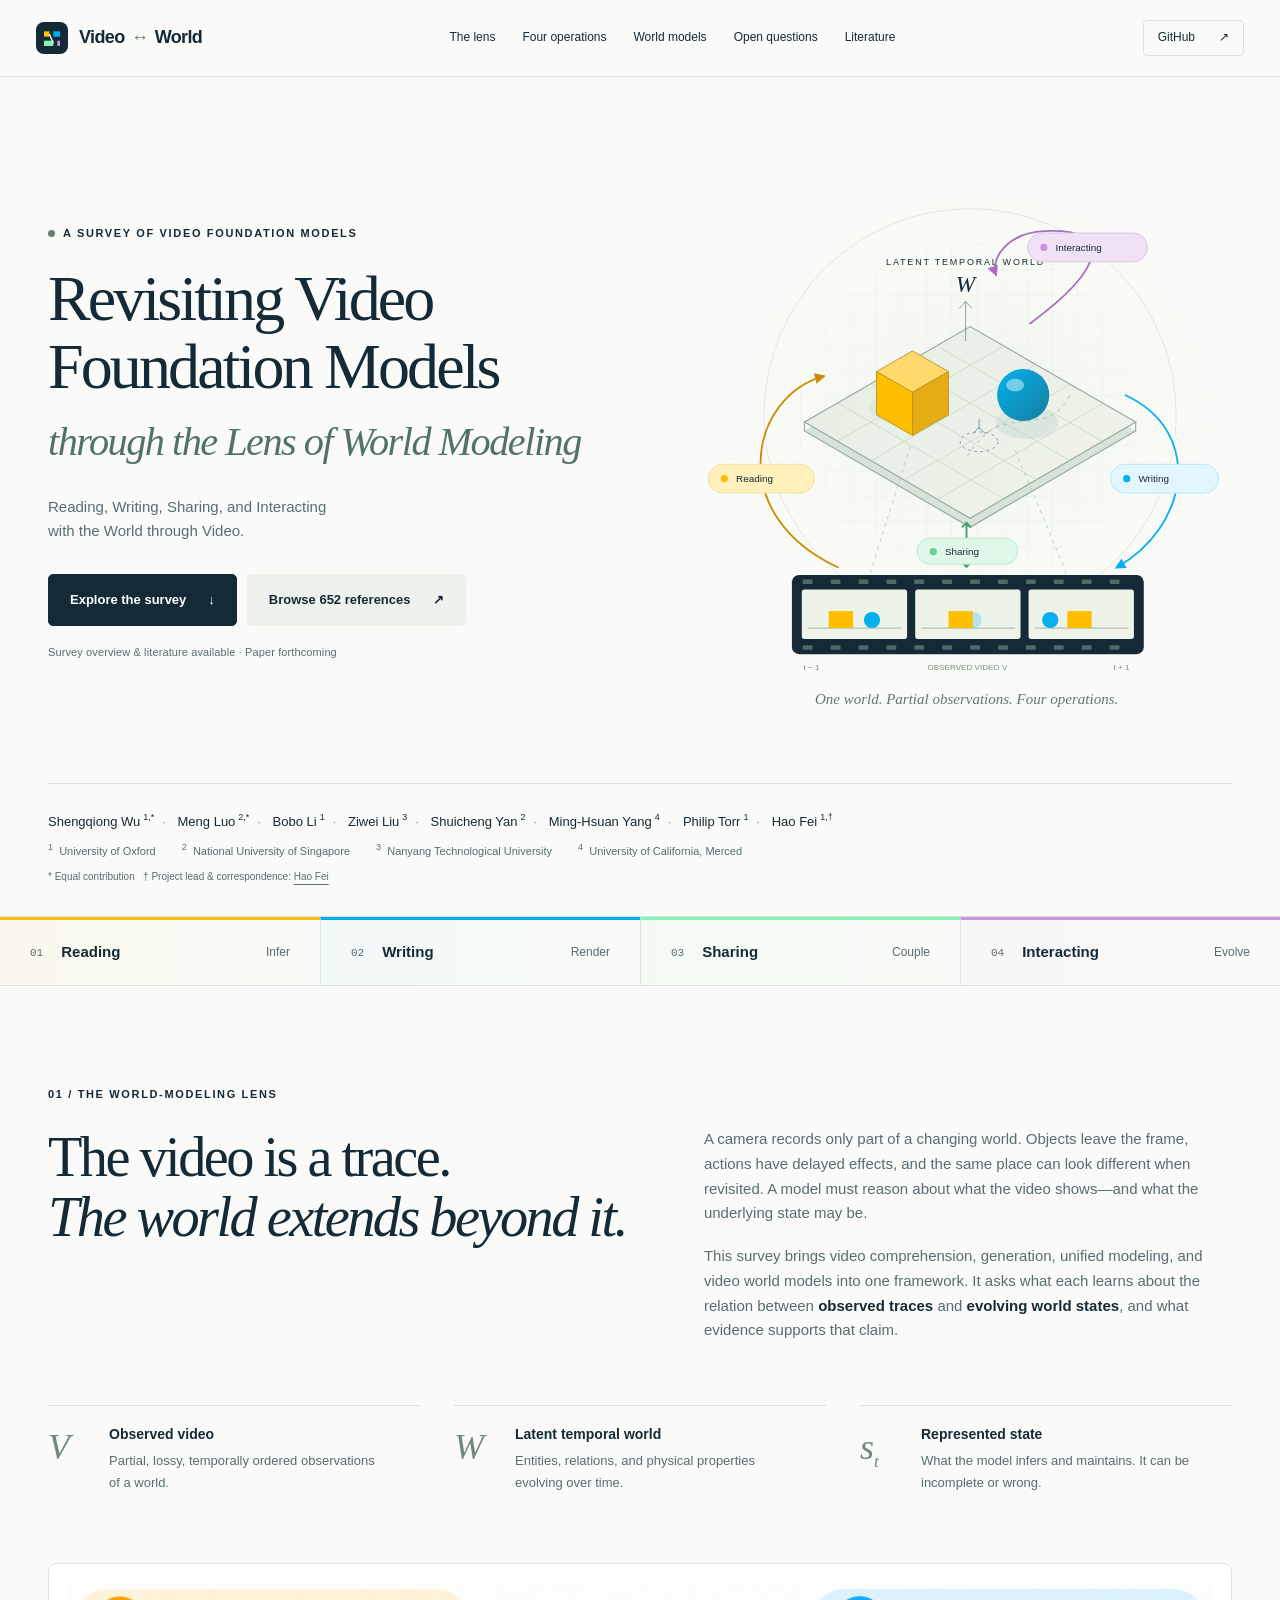
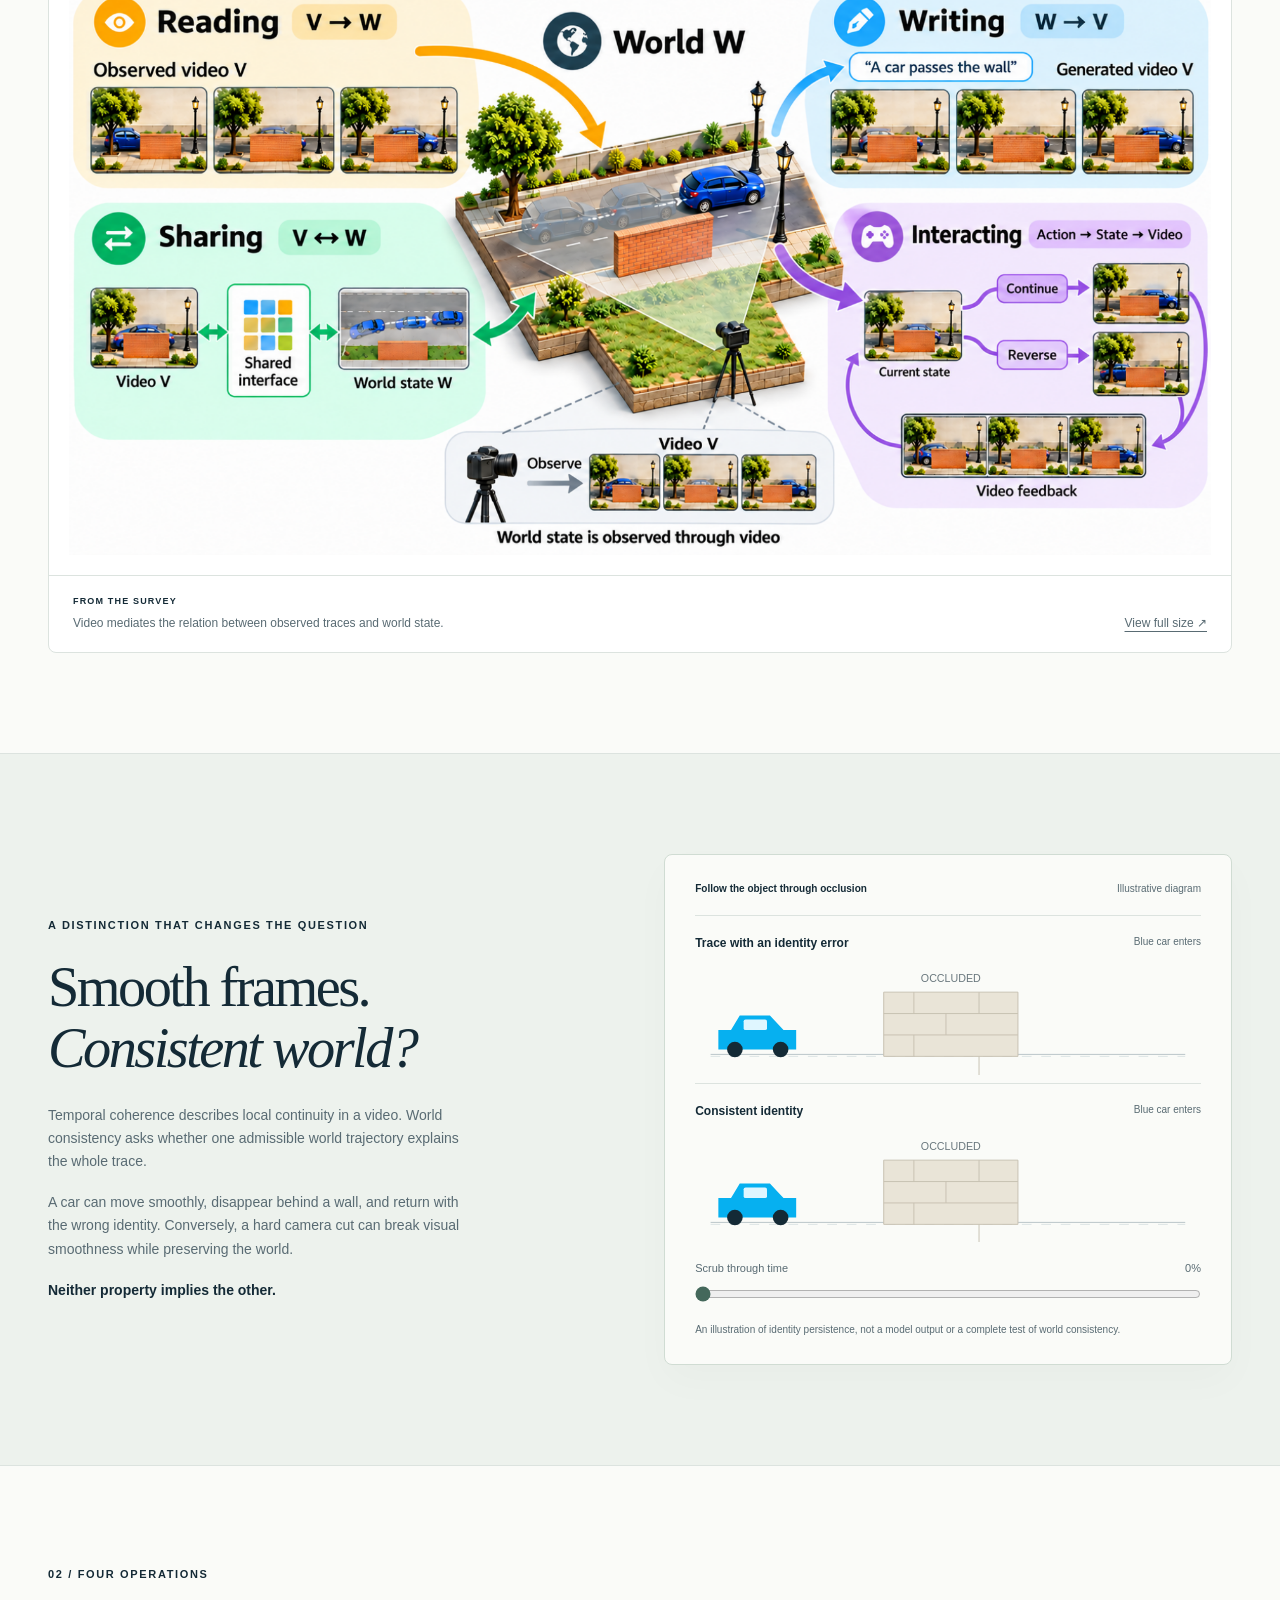
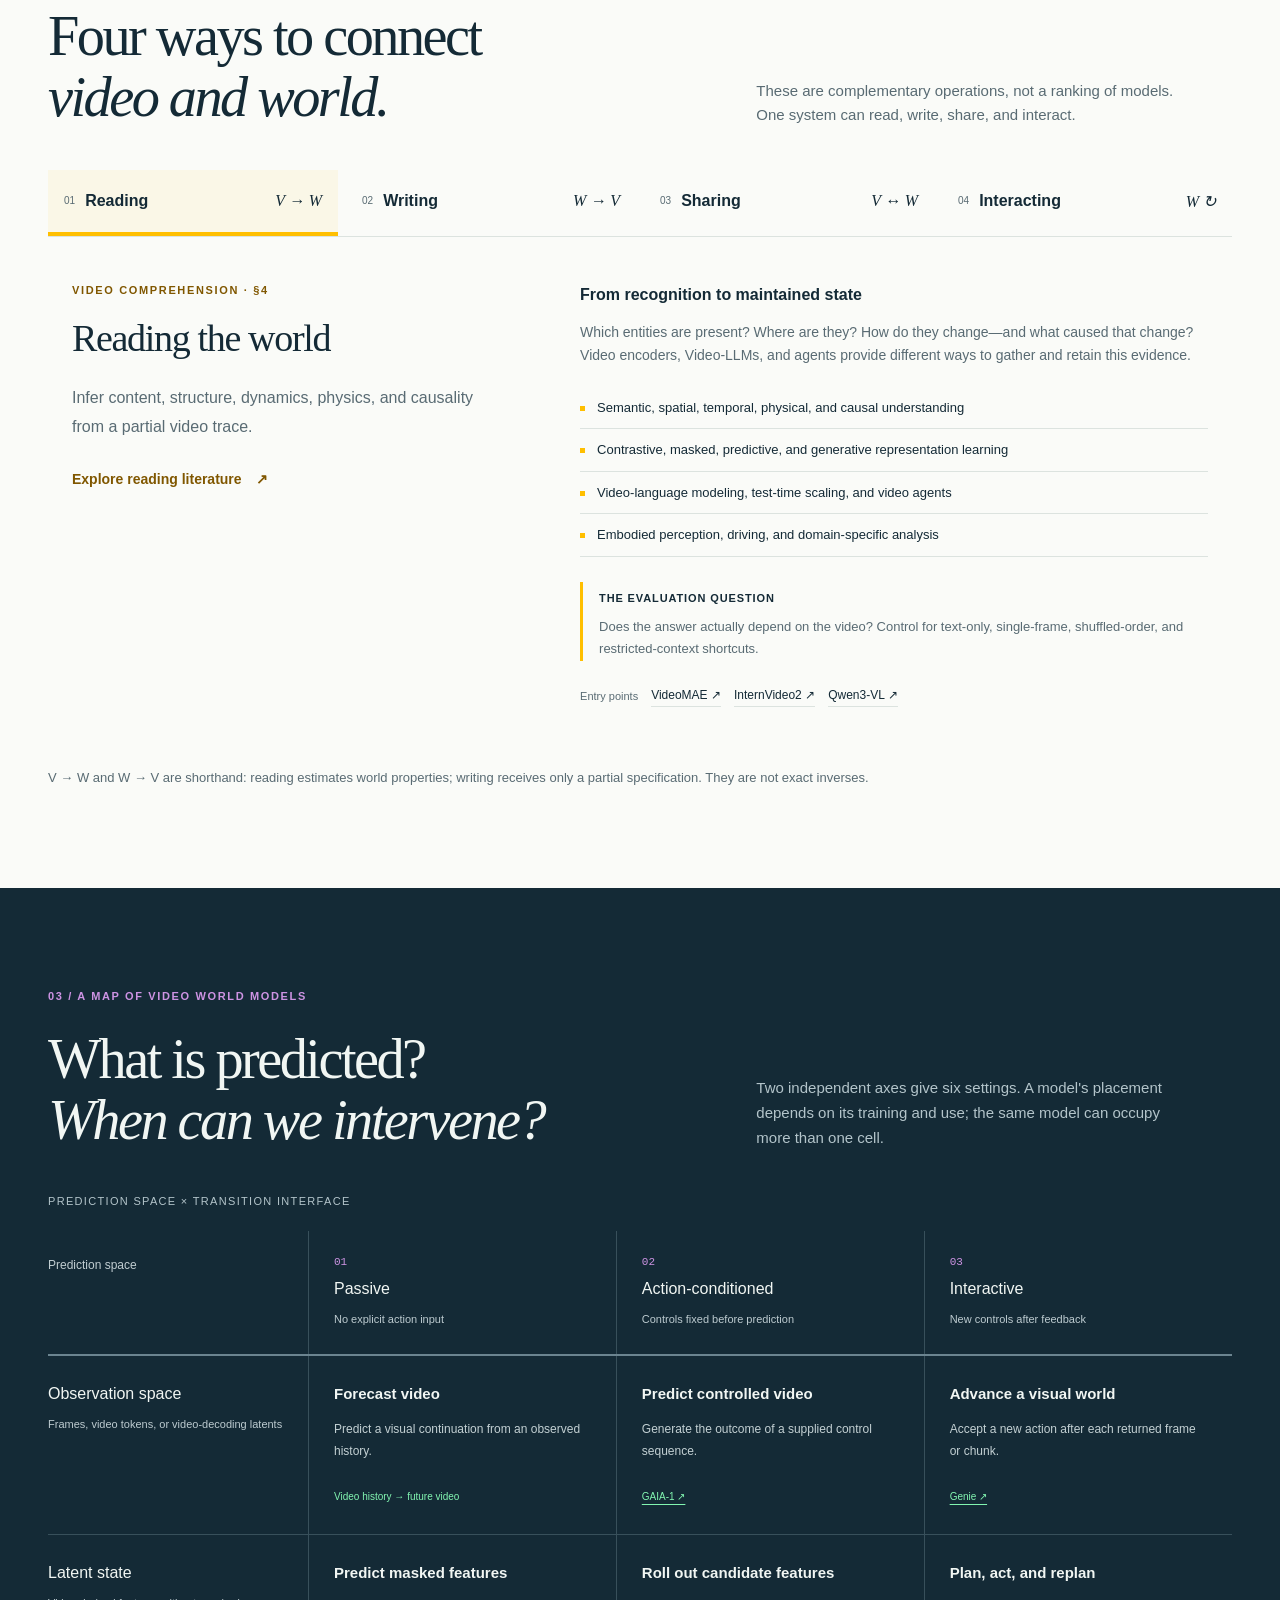
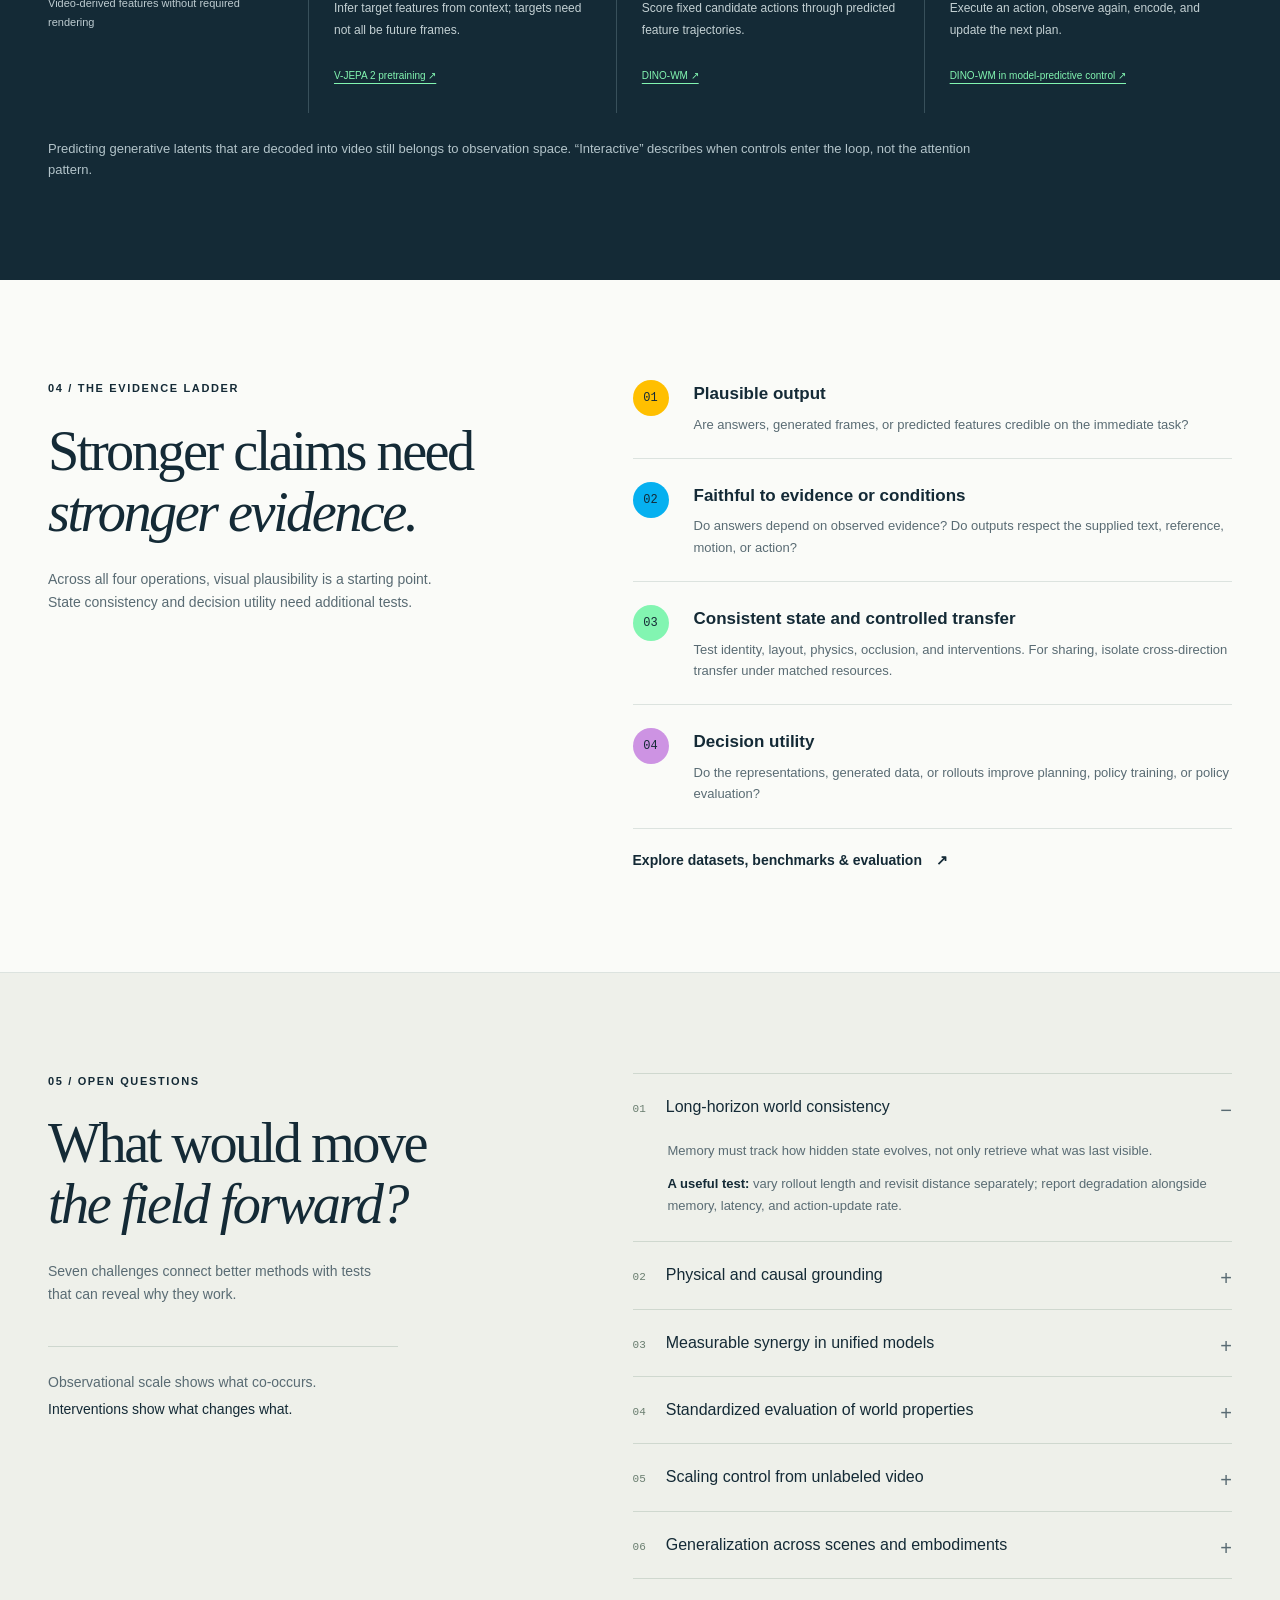
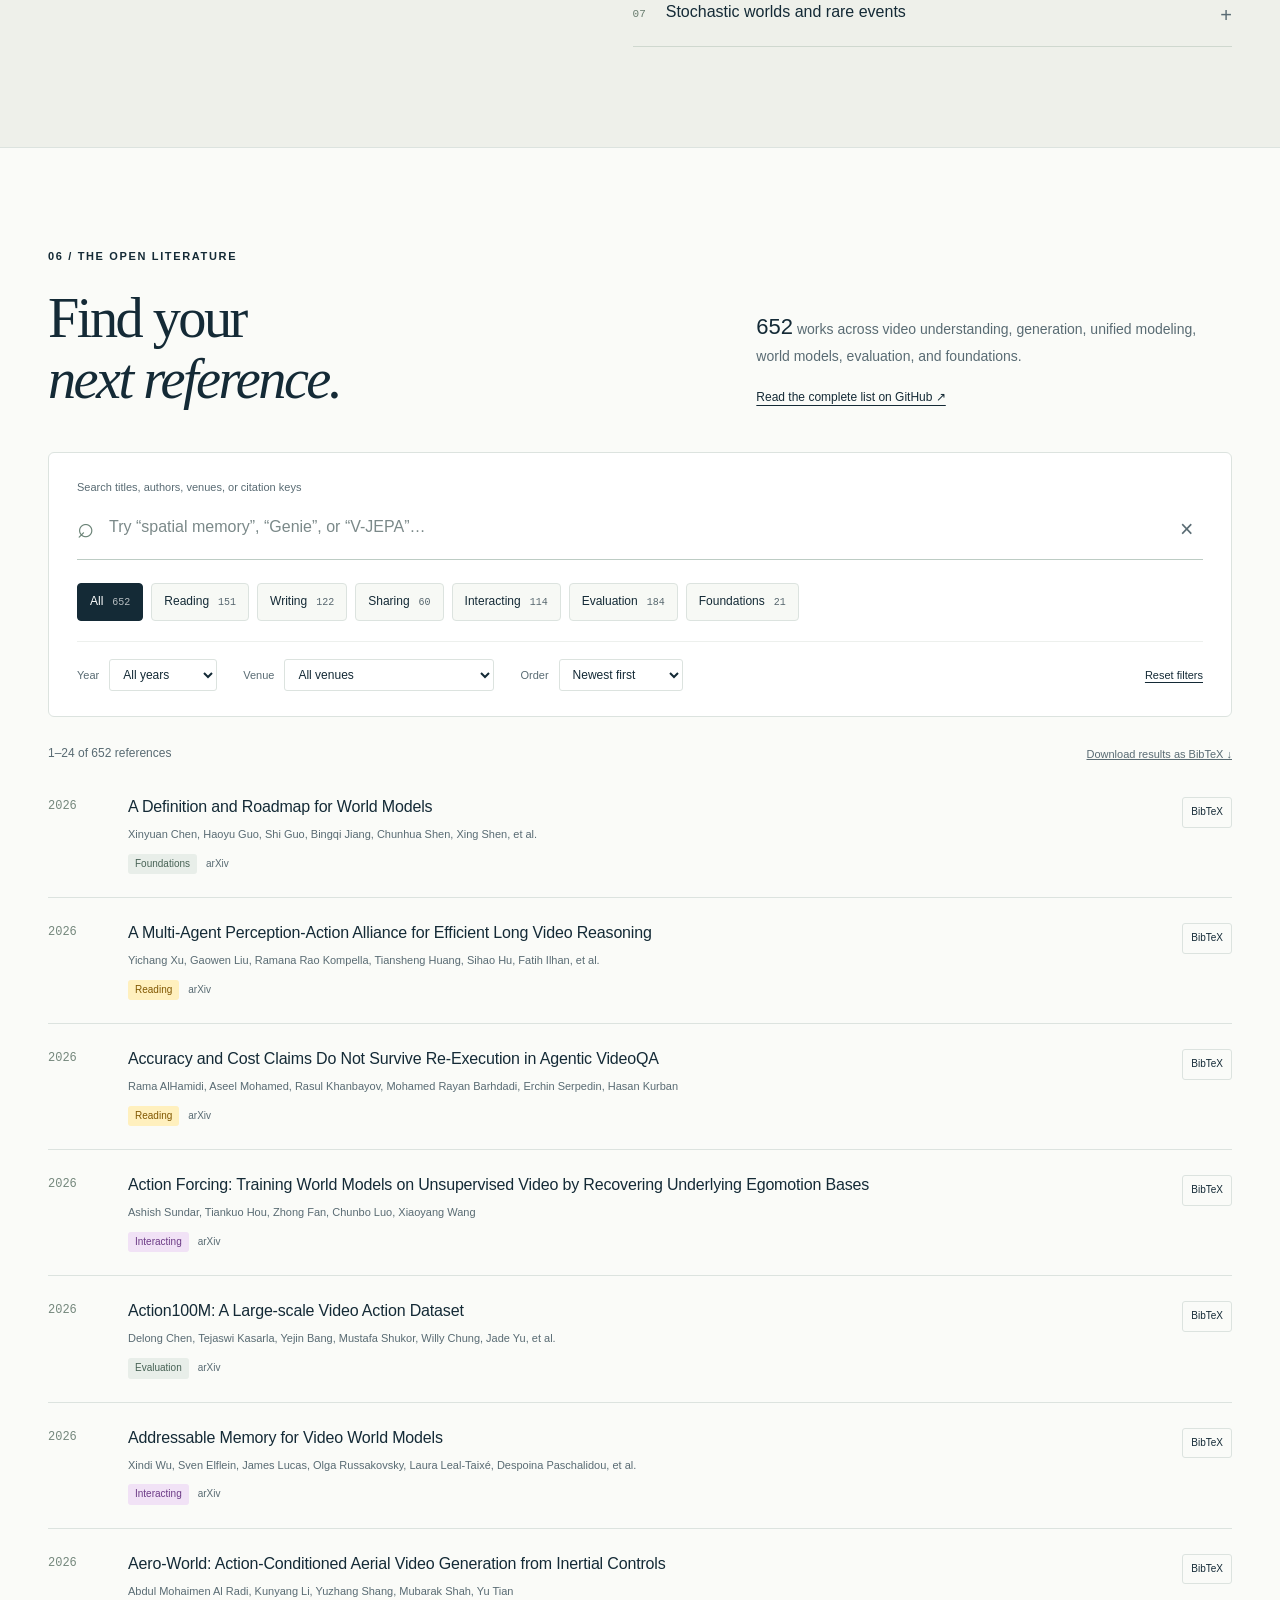
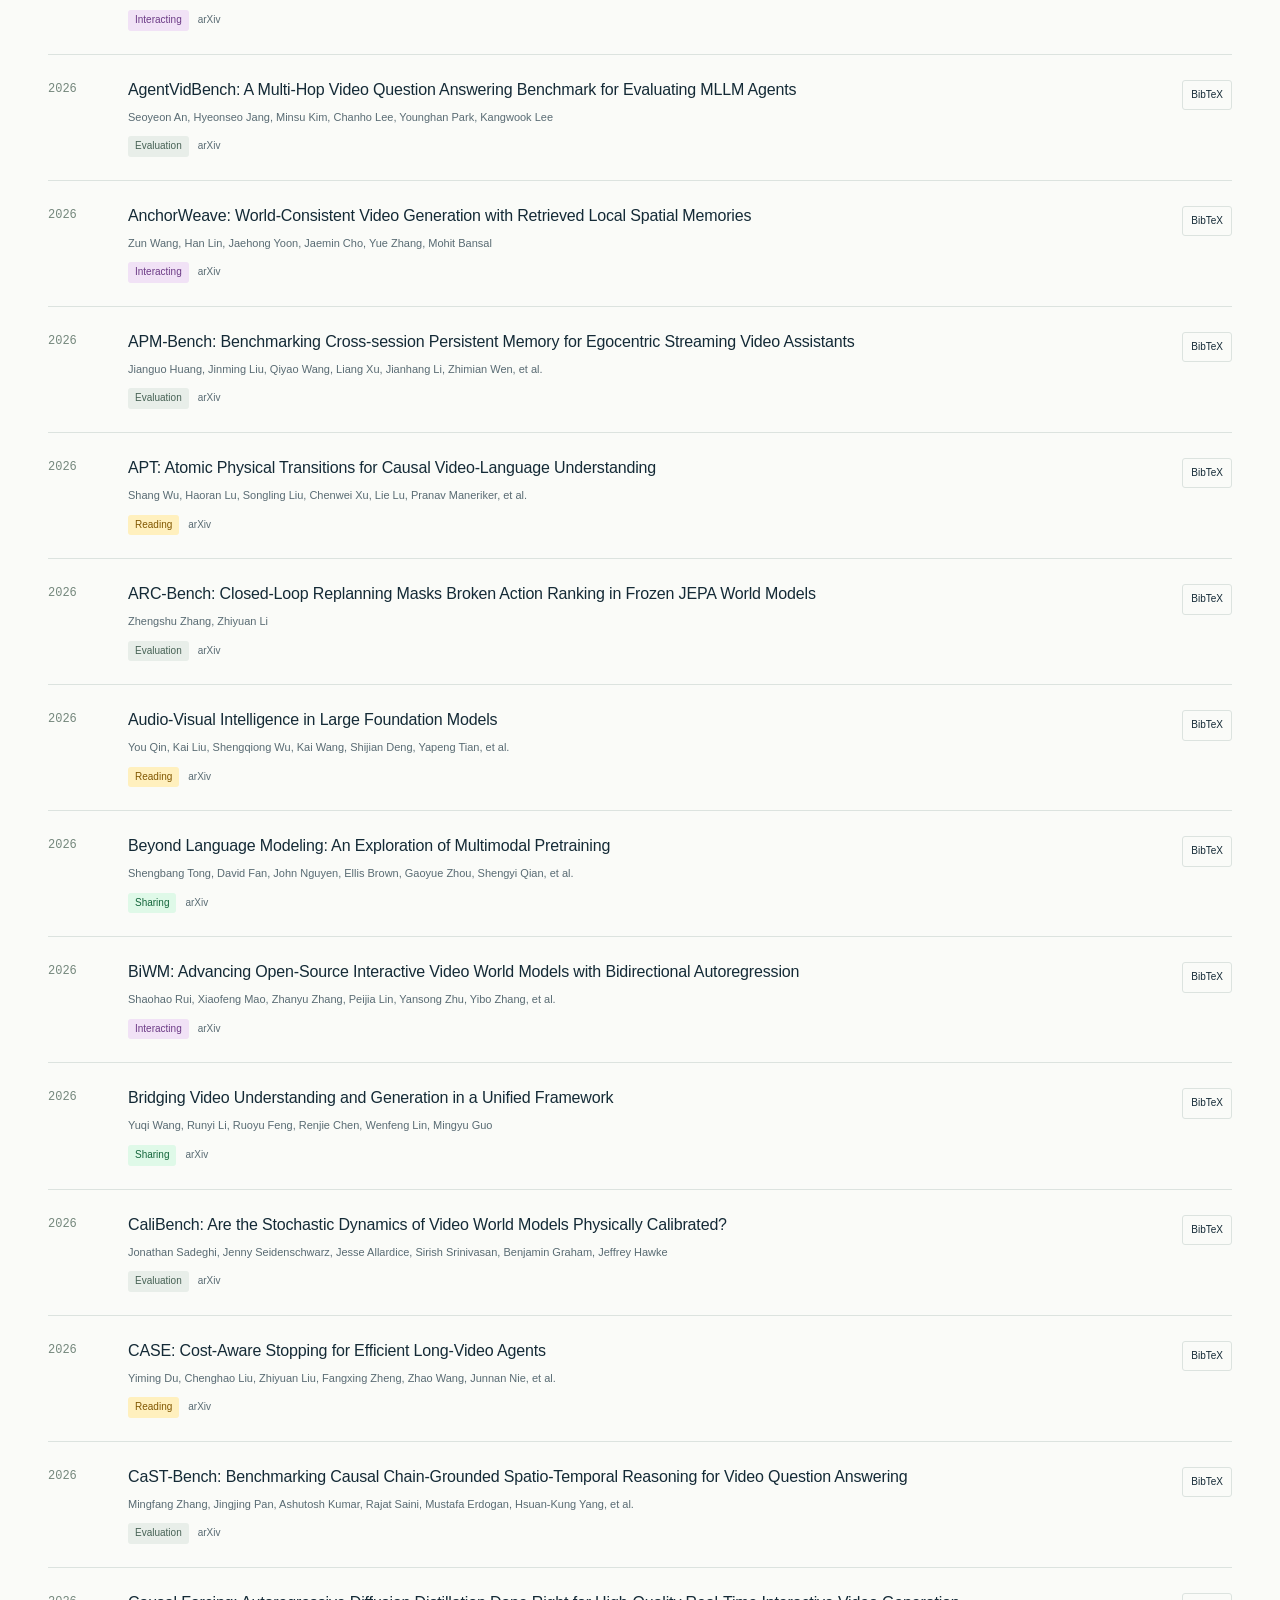
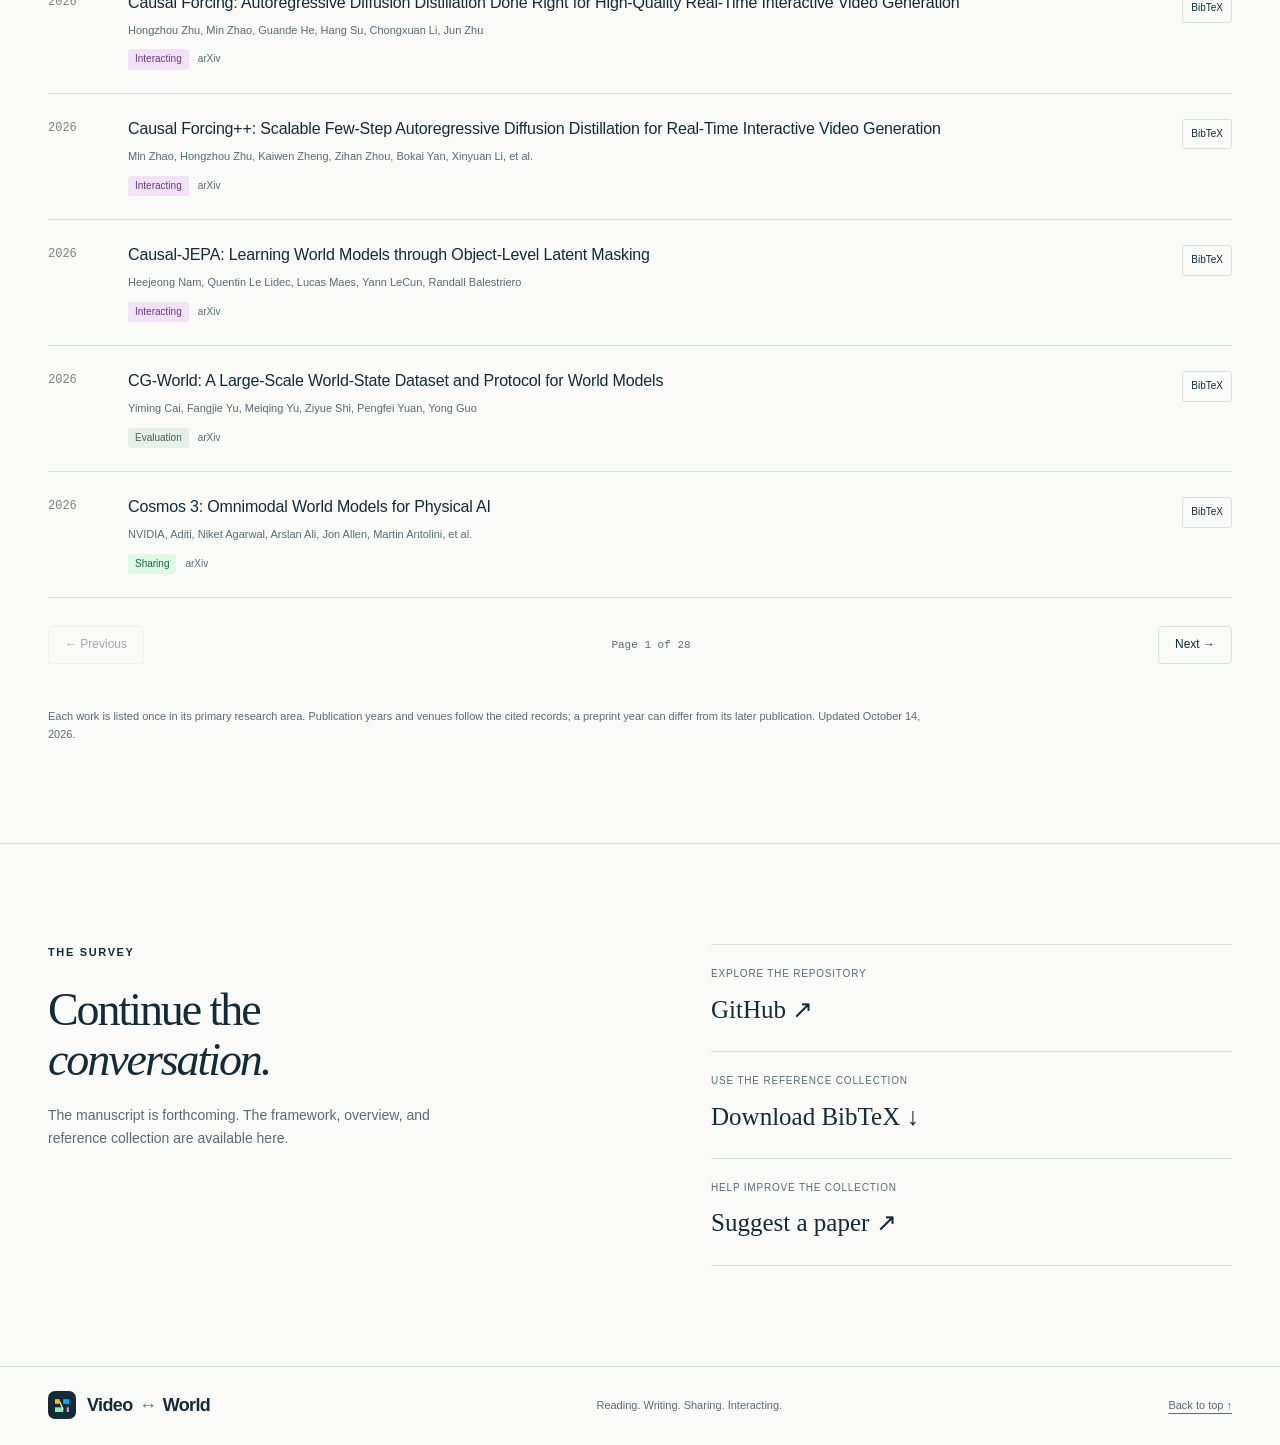
==== index.html @ e73517a2 "Build the video world-model survey website and searchable reference library" ====
<!doctype html>
<html lang="en">
<head>
  <meta charset="utf-8">
  <meta name="viewport" content="width=device-width, initial-scale=1">
  <meta name="theme-color" content="#142a36">
  <title>Video World Model Survey · Reading, Writing, Sharing & Interacting</title>
  <meta name="description" content="Revisiting Video Foundation Models through the Lens of World Modeling. Explore four operations, a taxonomy of video world models, open questions, and 652 research references.">
  <meta property="og:title" content="Revisiting Video Foundation Models through the Lens of World Modeling">
  <meta property="og:description" content="Reading, Writing, Sharing, and Interacting with the World through Video. A survey and open research library.">
  <meta property="og:type" content="website">
  <meta property="og:url" content="https://vid-gen.github.io/video-world-model-survey/">
  <meta property="og:image" content="https://vid-gen.github.io/video-world-model-survey/assets/survey-overview.png">
  <link rel="canonical" href="https://vid-gen.github.io/video-world-model-survey/">
  <link rel="icon" type="image/svg+xml" href="assets/mark.svg">
  <link rel="stylesheet" href="assets/styles.css">
  <script src="assets/app.js" defer></script>
</head>
<body>
  <a class="skip-link" href="#main">Skip to content</a>
  <header class="site-header">
    <a class="brand" href="#top" aria-label="Video World Model Survey home"><img src="assets/mark.svg" width="32" height="32" alt=""><span>Video <b>↔</b> World</span></a>
    <nav aria-label="Main navigation">
      <a href="#lens">The lens</a><a href="#operations">Four operations</a><a href="#world-models">World models</a><a href="#questions">Open questions</a><a href="#library">Literature</a>
    </nav>
    <a class="github-link" href="https://github.com/vid-gen/awesome-video-world-model">GitHub <span aria-hidden="true">↗</span></a>
  </header>

  <main id="main">
    <section class="hero section-shell" id="top" aria-labelledby="project-title">
      <div class="hero-grid">
        <div class="hero-copy">
          <p class="eyebrow"><span class="status-dot"></span> A survey of video foundation models</p>
          <h1 id="project-title">Revisiting Video<br>Foundation Models <em>through the Lens of World Modeling</em></h1>
          <p class="hero-deck">Reading, Writing, Sharing, and Interacting<br class="desktop-break"> with the World through Video.</p>
          <div class="hero-actions"><a class="button primary" href="#lens">Explore the survey <span aria-hidden="true">↓</span></a><a class="button quiet" href="#library"><span>Browse <span data-total>652</span> references</span><span aria-hidden="true">↗</span></a></div>
          <p class="release-note">Survey overview & literature available · Paper forthcoming</p>
        </div>
        <figure class="hero-art">
          <img src="assets/world-lens.svg" width="650" height="640" alt="Four operations connect a video trace to a represented world: reading infers, writing renders, sharing couples, and interacting updates state under actions.">
          <figcaption>One world. Partial observations. Four operations.</figcaption>
        </figure>
      </div>
      <div class="byline">
        <p class="authors">Shengqiong Wu<sup>1,*</sup><span>·</span> Meng Luo<sup>2,*</sup><span>·</span> Bobo Li<sup>1</sup><span>·</span> Ziwei Liu<sup>3</sup><span>·</span> Shuicheng Yan<sup>2</sup><span>·</span> Ming-Hsuan Yang<sup>4</sup><span>·</span> Philip Torr<sup>1</sup><span>·</span> Hao Fei<sup>1,†</sup></p>
        <p class="affiliations"><span><sup>1</sup> University of Oxford</span><span><sup>2</sup> National University of Singapore</span><span><sup>3</sup> Nanyang Technological University</span><span><sup>4</sup> University of California, Merced</span></p>
        <p class="author-notes">* Equal contribution &nbsp; † Project lead & correspondence: <a href="mailto:haofei7419@gmail.com">Hao Fei</a></p>
      </div>
    </section>

    <div class="operation-ribbon" aria-label="Four survey operations"><a href="#reading"><span>01</span>Reading <small>Infer</small></a><a href="#writing"><span>02</span>Writing <small>Render</small></a><a href="#sharing"><span>03</span>Sharing <small>Couple</small></a><a href="#interacting"><span>04</span>Interacting <small>Evolve</small></a></div>

    <section class="section-shell lens-section" id="lens" aria-labelledby="lens-title">
      <div class="section-heading"><p class="eyebrow">01 / The world-modeling lens</p><h2 id="lens-title">The video is a trace.<br><em>The world extends beyond it.</em></h2></div>
      <div class="lens-copy"><p>A camera records only part of a changing world. Objects leave the frame, actions have delayed effects, and the same place can look different when revisited. A model must reason about what the video shows—and what the underlying state may be.</p><p>This survey brings video comprehension, generation, unified modeling, and video world models into one framework. It asks what each learns about the relation between <strong>observed traces</strong> and <strong>evolving world states</strong>, and what evidence supports that claim.</p></div>
      <div class="lens-terms"><div><span>V</span><h3>Observed video</h3><p>Partial, lossy, temporally ordered observations of a world.</p></div><div><span>W</span><h3>Latent temporal world</h3><p>Entities, relations, and physical properties evolving over time.</p></div><div><span>s<sub>t</sub></span><h3>Represented state</h3><p>What the model infers and maintains. It can be incomplete or wrong.</p></div></div>
      <figure class="paper-figure"><a href="assets/survey-overview.png" target="_blank" rel="noopener" aria-label="Open the four-operation overview at full resolution"><img src="assets/survey-overview.png" width="1800" height="900" loading="lazy" alt="The survey overview follows a car passing behind a wall: reading infers its state, writing generates a video, sharing couples both directions, and interacting changes its evolution through controls."></a><figcaption><span>From the survey</span> Video mediates the relation between observed traces and world state. <a href="assets/survey-overview.png" target="_blank" rel="noopener">View full size ↗</a></figcaption></figure>
    </section>

    <section class="consistency-section" aria-labelledby="consistency-title">
      <div class="section-shell consistency-grid">
        <div><p class="eyebrow">A distinction that changes the question</p><h2 id="consistency-title">Smooth frames.<br><em>Consistent world?</em></h2><p>Temporal coherence describes local continuity in a video. World consistency asks whether one admissible world trajectory explains the whole trace.</p><p>A car can move smoothly, disappear behind a wall, and return with the wrong identity. Conversely, a hard camera cut can break visual smoothness while preserving the world.</p><p class="small-note">Neither property implies the other.</p></div>
        <div class="consistency-demo">
          <div class="demo-caption"><span>Follow the object through occlusion</span><span>Illustrative diagram</span></div>
          <div class="scene-row"><div class="scene-label">Trace with an identity error<span id="trace-status">Blue car enters</span></div><svg viewBox="0 0 520 116" role="img" aria-label="A car passes behind a wall, then reappears with a different color."><path d="M16 95H504" stroke="#b9c5c8"/><path d="M16 97H504" stroke="#dce4e4" stroke-dasharray="10 10"/><g class="demo-car" id="trace-car" transform="translate(30 0)"><path d="M0 70h13l9-15h31l14 15h13v20H0Z" fill="#06b0f0"/><rect x="26" y="59" width="24" height="11" rx="2" fill="#dff6ff"/><circle cx="17" cy="90" r="8" fill="#142a36"/><circle cx="64" cy="90" r="8" fill="#142a36"/></g><path d="M194 31h138v66H194Z" fill="#e9e4d7" stroke="#c8c2b2"/><path d="M194 53h138M194 75h138M225 31v22m67 0V31M258 53v22m-33 0v22m67 0v22" stroke="#c8c2b2"/><text x="263" y="21" text-anchor="middle" fill="#69777d" font-size="11">OCCLUDED</text></svg></div>
          <div class="scene-row"><div class="scene-label">Consistent identity<span id="world-status">Blue car enters</span></div><svg viewBox="0 0 520 116" role="img" aria-label="The same blue car passes behind a wall and retains its identity."><path d="M16 95H504" stroke="#b9c5c8"/><path d="M16 97H504" stroke="#dce4e4" stroke-dasharray="10 10"/><g class="demo-car" id="world-car" transform="translate(30 0)"><path d="M0 70h13l9-15h31l14 15h13v20H0Z" fill="#06b0f0"/><rect x="26" y="59" width="24" height="11" rx="2" fill="#dff6ff"/><circle cx="17" cy="90" r="8" fill="#142a36"/><circle cx="64" cy="90" r="8" fill="#142a36"/></g><path d="M194 31h138v66H194Z" fill="#e9e4d7" stroke="#c8c2b2"/><path d="M194 53h138M194 75h138M225 31v22m67 0V31M258 53v22m-33 0v22m67 0v22" stroke="#c8c2b2"/><text x="263" y="21" text-anchor="middle" fill="#69777d" font-size="11">OCCLUDED</text></svg></div>
          <label class="scrubber-label" for="trace-time">Scrub through time <span id="time-value">0%</span></label><input id="trace-time" type="range" min="0" max="100" value="0" aria-describedby="demo-note"><p id="demo-note">An illustration of identity persistence, not a model output or a complete test of world consistency.</p>
        </div>
      </div>
    </section>

    <section class="section-shell operations-section" id="operations" aria-labelledby="operations-title">
      <div class="section-heading split-heading"><div><p class="eyebrow">02 / Four operations</p><h2 id="operations-title">Four ways to connect<br><em>video and world.</em></h2></div><p>These are complementary operations, not a ranking of models. One system can read, write, share, and interact.</p></div>
      <nav class="operation-tabs" aria-label="Explore an operation"><a href="#reading" data-operation="reading" class="active" aria-current="true"><span>01</span>Reading <b>V → W</b></a><a href="#writing" data-operation="writing"><span>02</span>Writing <b>W → V</b></a><a href="#sharing" data-operation="sharing"><span>03</span>Sharing <b>V ↔ W</b></a><a href="#interacting" data-operation="interacting"><span>04</span>Interacting <b>W ↻</b></a></nav>
      <article class="operation-panel" id="reading" data-color="reading">
        <div class="operation-intro"><p class="eyebrow">Video comprehension · §4</p><h3>Reading the world</h3><p>Infer content, structure, dynamics, physics, and causality from a partial video trace.</p><a class="text-link" href="#library" data-category-link="understanding">Explore reading literature <span aria-hidden="true">↗</span></a></div>
        <div class="operation-body"><h4>From recognition to maintained state</h4><p>Which entities are present? Where are they? How do they change—and what caused that change? Video encoders, Video-LLMs, and agents provide different ways to gather and retain this evidence.</p><ul class="topic-list"><li>Semantic, spatial, temporal, physical, and causal understanding</li><li>Contrastive, masked, predictive, and generative representation learning</li><li>Video-language modeling, test-time scaling, and video agents</li><li>Embodied perception, driving, and domain-specific analysis</li></ul><div class="evidence-note"><b>The evaluation question</b><p>Does the answer actually depend on the video? Control for text-only, single-frame, shuffled-order, and restricted-context shortcuts.</p></div><p class="representatives">Entry points <a href="https://arxiv.org/abs/2203.12602">VideoMAE ↗</a><a href="https://doi.org/10.1007/978-3-031-73013-9_23">InternVideo2 ↗</a><a href="https://arxiv.org/abs/2511.21631">Qwen3-VL ↗</a></p></div>
      </article>
      <article class="operation-panel" id="writing" data-color="writing">
        <div class="operation-intro"><p class="eyebrow">Video generation · §5</p><h3>Writing the world</h3><p>Render a new video trace from a partial specification: text, images, audio, motion, or other conditions.</p><a class="text-link" href="#library" data-category-link="generation">Explore writing literature <span aria-hidden="true">↗</span></a></div>
        <div class="operation-body"><h4>From a condition to a visual trajectory</h4><p>A prompt fixes only part of a scene. The generator resolves the remaining appearance, motion, and events while preserving the identities and constraints the condition supplies.</p><ul class="topic-list"><li>Text-, image-, video-, audio-, and motion-conditioned generation</li><li>Continuous latents, discrete tokens, and hybrid representations</li><li>Diffusion, autoregressive, masked, flow, and agentic generation</li><li>Control, editing, character animation, and synthetic training data</li></ul><div class="evidence-note"><b>The evaluation question</b><p>Does the trace follow the condition, keep the world consistent, and support its intended use—not merely look plausible?</p></div><p class="representatives">Entry points <a href="https://arxiv.org/abs/2503.20314">Wan ↗</a><a href="https://arxiv.org/abs/2412.03603">HunyuanVideo ↗</a><a href="https://arxiv.org/abs/2505.12705">DreamGen ↗</a></p></div>
      </article>
      <article class="operation-panel" id="sharing" data-color="sharing">
        <div class="operation-intro"><p class="eyebrow">Unified video models · §6</p><h3>Sharing the world</h3><p>Couple understanding and generation through common representations, parameters, interfaces, or objectives.</p><a class="text-link" href="#library" data-category-link="unified">Explore sharing literature <span aria-hidden="true">↗</span></a></div>
        <div class="operation-body"><h4>From coexisting capabilities to measurable synergy</h4><p>A system that both understands and generates video covers two directions. Sharing machinery is a further claim; demonstrating that the directions improve one another requires controlled evidence.</p><ul class="topic-list"><li>Discrete-token, continuous-latent, modular, and agentic architectures</li><li>Isolated, dual, co-learning, and synergistic learning</li><li>Instruction-driven editing and generative reasoning</li><li>Per-direction, interleaved, and cross-direction evaluation</li></ul><div class="evidence-note"><b>The evaluation question</b><p>Does information flow improve reading or writing when data, capacity, and compute are matched?</p></div><p class="representatives">Entry points <a href="https://arxiv.org/abs/2409.18869">Emu3 ↗</a><a href="https://arxiv.org/abs/2506.15564">Show-o2 ↗</a><a href="https://arxiv.org/abs/2510.08377">UniVideo ↗</a></p></div>
      </article>
      <article class="operation-panel" id="interacting" data-color="interacting">
        <div class="operation-intro"><p class="eyebrow">Video world models · §7</p><h3>Interacting with the world</h3><p>Model how an established state evolves and how actions, controls, or new observations change that evolution.</p><a class="text-link" href="#library" data-category-link="world-models">Explore interacting literature <span aria-hidden="true">↗</span></a></div>
        <div class="operation-body"><h4>From a plausible clip to a responsive world</h4><p>Rollout exposes what a single clip can hide. Generated errors feed back into context; out-of-view content must persist; actions must have their intended effects.</p><ul class="topic-list"><li>Observation-space and latent-state prediction</li><li>Passive, action-conditioned, and interactive transition interfaces</li><li>Controllability, memory, responsiveness, and physical grounding</li><li>Data engines, policy learning, evaluation, planning, and simulation</li></ul><div class="evidence-note"><b>The evaluation question</b><p>Do transitions follow controls, preserve state through interventions, and improve decisions or downstream learning?</p></div><p class="representatives">Entry points <a href="https://arxiv.org/abs/2402.15391">Genie ↗</a><a href="https://arxiv.org/abs/2506.09985">V-JEPA 2 ↗</a><a href="https://arxiv.org/abs/2504.12369">WorldMem ↗</a></p></div>
      </article>
      <p class="section-footnote">V → W and W → V are shorthand: reading estimates world properties; writing receives only a partial specification. They are not exact inverses.</p>
    </section>

    <section class="world-section" id="world-models" aria-labelledby="world-title"><div class="section-shell">
      <div class="section-heading split-heading"><div><p class="eyebrow">03 / A map of video world models</p><h2 id="world-title">What is predicted?<br><em>When can we intervene?</em></h2></div><p>Two independent axes give six settings. A model's placement depends on its training and use; the same model can occupy more than one cell.</p></div>
      <div class="taxonomy-scroll" role="region" aria-label="World-model taxonomy, scroll horizontally on small screens" tabindex="0"><table class="taxonomy"><caption>Prediction space × transition interface</caption><thead><tr><th scope="col">Prediction space</th><th scope="col"><span>01</span> Passive<small>No explicit action input</small></th><th scope="col"><span>02</span> Action-conditioned<small>Controls fixed before prediction</small></th><th scope="col"><span>03</span> Interactive<small>New controls after feedback</small></th></tr></thead><tbody><tr><th scope="row">Observation space<small>Frames, video tokens, or video-decoding latents</small></th><td><b>Forecast video</b><p>Predict a visual continuation from an observed history.</p><span>Video history → future video</span></td><td><b>Predict controlled video</b><p>Generate the outcome of a supplied control sequence.</p><a href="https://arxiv.org/abs/2309.17080">GAIA-1 ↗</a></td><td><b>Advance a visual world</b><p>Accept a new action after each returned frame or chunk.</p><a href="https://arxiv.org/abs/2402.15391">Genie ↗</a></td></tr><tr><th scope="row">Latent state<small>Video-derived features without required rendering</small></th><td><b>Predict masked features</b><p>Infer target features from context; targets need not all be future frames.</p><a href="https://arxiv.org/abs/2506.09985">V-JEPA 2 pretraining ↗</a></td><td><b>Roll out candidate features</b><p>Score fixed candidate actions through predicted feature trajectories.</p><a href="https://arxiv.org/abs/2411.04983">DINO-WM ↗</a></td><td><b>Plan, act, and replan</b><p>Execute an action, observe again, encode, and update the next plan.</p><a href="https://arxiv.org/abs/2411.04983">DINO-WM in model-predictive control ↗</a></td></tr></tbody></table></div>
      <p class="section-footnote">Predicting generative latents that are decoded into video still belongs to observation space. “Interactive” describes when controls enter the loop, not the attention pattern.</p>
    </div></section>

    <section class="section-shell evidence-section" id="evidence" aria-labelledby="evidence-title"><div class="section-heading"><p class="eyebrow">04 / The evidence ladder</p><h2 id="evidence-title">Stronger claims need<br><em>stronger evidence.</em></h2><p>Across all four operations, visual plausibility is a starting point. State consistency and decision utility need additional tests.</p></div><ol class="evidence-ladder"><li><span class="step-number">01</span><div><h3>Plausible output</h3><p>Are answers, generated frames, or predicted features credible on the immediate task?</p></div></li><li><span class="step-number">02</span><div><h3>Faithful to evidence or conditions</h3><p>Do answers depend on observed evidence? Do outputs respect the supplied text, reference, motion, or action?</p></div></li><li><span class="step-number">03</span><div><h3>Consistent state and controlled transfer</h3><p>Test identity, layout, physics, occlusion, and interventions. For sharing, isolate cross-direction transfer under matched resources.</p></div></li><li><span class="step-number">04</span><div><h3>Decision utility</h3><p>Do the representations, generated data, or rollouts improve planning, policy training, or policy evaluation?</p></div></li></ol><a class="text-link" href="#library" data-category-link="evaluation">Explore datasets, benchmarks & evaluation <span aria-hidden="true">↗</span></a></section>

    <section class="questions-section" id="questions" aria-labelledby="questions-title"><div class="section-shell questions-grid"><div class="questions-intro"><p class="eyebrow">05 / Open questions</p><h2 id="questions-title">What would move<br><em>the field forward?</em></h2><p>Seven challenges connect better methods with tests that can reveal why they work.</p><p class="questions-thesis">Observational scale shows what co-occurs.<br><strong>Interventions show what changes what.</strong></p></div><div class="question-list">
      <details open><summary><span>01</span> Long-horizon world consistency</summary><div><p>Memory must track how hidden state evolves, not only retrieve what was last visible.</p><p><b>A useful test:</b> vary rollout length and revisit distance separately; report degradation alongside memory, latency, and action-update rate.</p></div></details>
      <details><summary><span>02</span> Physical and causal grounding</summary><div><p>Changing an action or physical parameter should change the relevant outcome while leaving unrelated state intact.</p><p><b>A useful test:</b> paired interventions from the same initial state; locate the first violated constraint and when it appears.</p></div></details>
      <details><summary><span>03</span> Measurable synergy in unified models</summary><div><p>Doing both tasks does not establish that understanding and generation improve one another.</p><p><b>A useful test:</b> compare coupled and uncoupled systems under matched data, capacity, compute, and supervision.</p></div></details>
      <details><summary><span>04</span> Standardized evaluation of world properties</summary><div><p>Benchmarks use different conditions, horizons, and output spaces, so headline scores are difficult to compare.</p><p><b>A useful test:</b> align state properties and interventions across operations and report the protocol, budget, failures, and downstream effects.</p></div></details>
      <details><summary><span>05</span> Scaling control from unlabeled video</summary><div><p>Videos show motion but often omit the actions, units, and coordinate systems that caused it.</p><p><b>A useful test:</b> assess whether inferred controls predict interventions and transfer to a declared action interface, beyond passive reconstruction.</p></div></details>
      <details><summary><span>06</span> Generalization across scenes and embodiments</summary><div><p>Different cameras, bodies, and action spaces can turn an apparently reusable model into a setting-specific solution.</p><p><b>A useful test:</b> separate held-out scenes from held-out embodiments and evaluate their combinations under stated adaptation budgets.</p></div></details>
      <details><summary><span>07</span> Stochastic worlds and rare events</summary><div><p>Rendering a rare event does not establish how likely it is. Diverse samples can still put probability mass in the wrong places.</p><p><b>A useful test:</b> use calibration, proper scoring rules, and valid-mode coverage at fixed sample budgets; report invalid outcomes separately.</p></div></details>
    </div></div></section>

    <section class="section-shell library-section" id="library" aria-labelledby="library-title">
      <div class="section-heading split-heading"><div><p class="eyebrow">06 / The open literature</p><h2 id="library-title">Find your<br><em>next reference.</em></h2></div><div class="library-intro"><p><strong data-total>652</strong> works across video understanding, generation, unified modeling, world models, evaluation, and foundations.</p><a href="https://github.com/vid-gen/awesome-video-world-model#contents">Read the complete list on GitHub ↗</a></div></div>
      <div class="library-tools" id="library-tools" hidden>
        <form id="search-form" role="search"><label for="search">Search titles, authors, venues, or citation keys</label><div class="search-wrap"><span aria-hidden="true">⌕</span><input id="search" type="search" placeholder="Try “spatial memory”, “Genie”, or “V-JEPA”…" autocomplete="off"><button type="button" id="clear-search" aria-label="Clear search">×</button></div></form>
        <div class="library-categories" role="group" aria-label="Filter by research area"><button type="button" data-category="all" aria-pressed="true">All <span data-count="all">652</span></button><button type="button" data-category="understanding" aria-pressed="false">Reading <span data-count="understanding">151</span></button><button type="button" data-category="generation" aria-pressed="false">Writing <span data-count="generation">122</span></button><button type="button" data-category="unified" aria-pressed="false">Sharing <span data-count="unified">60</span></button><button type="button" data-category="world-models" aria-pressed="false">Interacting <span data-count="world-models">114</span></button><button type="button" data-category="evaluation" aria-pressed="false">Evaluation <span data-count="evaluation">184</span></button><button type="button" data-category="background" aria-pressed="false">Foundations <span data-count="background">21</span></button></div>
        <div class="filter-row"><div class="select-field"><label for="year">Year</label><select id="year"><option value="all">All years</option></select></div><div class="select-field"><label for="venue">Venue</label><select id="venue"><option value="all">All venues</option></select></div><div class="select-field"><label for="sort">Order</label><select id="sort"><option value="newest">Newest first</option><option value="oldest">Oldest first</option><option value="title">Title A–Z</option></select></div><button type="button" class="reset-button" id="reset-filters">Reset filters</button></div>
      </div>
      <div class="results-toolbar"><p id="result-status" role="status" aria-live="polite">Loading the reference library…</p><button type="button" class="text-link" id="export-bib" hidden>Download results as BibTeX ↓</button></div>
      <div id="paper-list" class="paper-list"></div>
      <p id="library-error" hidden>The library could not be loaded. You can still <a href="https://github.com/vid-gen/awesome-video-world-model#contents">browse all references on GitHub</a> or <a href="references.bib" download>download the bibliography</a>.</p>
      <noscript><p>JavaScript enables search and filtering. The <a href="https://github.com/vid-gen/awesome-video-world-model#contents">complete literature list</a> and <a href="references.bib">BibTeX bibliography</a> are available without it.</p></noscript>
      <nav class="pagination" aria-label="Reference pages" id="pagination" hidden><button type="button" id="previous-page">← Previous</button><span id="page-status"></span><button type="button" id="next-page">Next →</button></nav>
      <p class="library-note">Each work is listed once in its primary research area. Publication years and venues follow the cited records; a preprint year can differ from its later publication. Updated October 14, 2026.</p>
    </section>

    <section class="publication-section section-shell" id="publication" aria-labelledby="publication-title"><div><p class="eyebrow">The survey</p><h2 id="publication-title">Continue the<br><em>conversation.</em></h2><p>The manuscript is forthcoming. The framework, overview, and reference collection are available here.</p></div><div class="publication-links"><a href="https://github.com/vid-gen/awesome-video-world-model"><span>Explore the repository</span><b>GitHub ↗</b></a><a href="references.bib" download><span>Use the reference collection</span><b>Download BibTeX ↓</b></a><a href="https://github.com/vid-gen/awesome-video-world-model/issues/new?template=new-paper.yml"><span>Help improve the collection</span><b>Suggest a paper ↗</b></a></div></section>
  </main>
  <footer class="section-shell"><a class="brand" href="#top"><img src="assets/mark.svg" width="28" height="28" alt=""><span>Video <b>↔</b> World</span></a><p>Reading. Writing. Sharing. Interacting.</p><a href="#top">Back to top ↑</a></footer>
  <dialog id="bib-dialog" aria-labelledby="bib-title"><div class="dialog-heading"><h2 id="bib-title">BibTeX reference</h2><button type="button" id="close-bib" aria-label="Close BibTeX dialog">×</button></div><p id="bib-paper-title"></p><pre id="bib-content" tabindex="0"></pre><div class="dialog-actions"><button type="button" class="button primary" id="copy-bib">Copy BibTeX</button><span id="copy-status" role="status" aria-live="polite"></span></div></dialog>
</body>
</html>
---- assets/styles.css ----
@charset "UTF-8";
:root{--ink:#142a36;--muted:#596b73;--paper:#fafbf8;--line:#dce3df;--read:#ffbf00;--write:#06b0f0;--share:#82f5b1;--interact:#cd93e3;--reading-ink:#805700;--writing-ink:#006e98;--sharing-ink:#15663c;--interacting-ink:#6c3b86;--serif:Georgia,'Times New Roman',serif;--sans:Inter,'Helvetica Neue',Arial,sans-serif;--max:1240px}
*{box-sizing:border-box}html{scroll-behavior:smooth;scroll-padding-top:96px}body{margin:0;color:var(--ink);background:var(--paper);font:16px/1.65 var(--sans);-webkit-font-smoothing:antialiased}::selection{background:#d4e9df}a{color:inherit;text-underline-offset:4px}button,input,select{font:inherit;color:inherit}button,a,input,select,summary{-webkit-tap-highlight-color:transparent}button{cursor:pointer}a:focus-visible,button:focus-visible,input:focus-visible,select:focus-visible,summary:focus-visible,[tabindex]:focus-visible{outline:3px solid #1178a0;outline-offset:5px}button:disabled{cursor:default;opacity:.38}img{max-width:100%;height:auto}svg{display:block;max-width:100%}p,h1,h2,h3,h4,figure{margin:0}h1,h2,h3,h4{font-weight:500}h1,h2{font-family:var(--serif);line-height:1.08;letter-spacing:-.045em}h2{font-size:clamp(36px,4.4vw,60px)}h2 em,h1 em{font-weight:400}h3{font-size:24px;line-height:1.25}p+p{margin-top:18px}[hidden]{display:none!important}.section-shell{max-width:calc(var(--max) + 96px);padding:100px 48px;margin:0 auto}.eyebrow{text-transform:uppercase;letter-spacing:.15em;font:600 11px/1.5 var(--sans);margin-bottom:24px}.small-note,.section-footnote{font-size:13px;color:var(--muted)}.section-footnote{margin-top:25px;max-width:940px}.text-link{background:none;border:0;padding:0;font-size:14px;font-weight:600;text-decoration:none;display:inline-flex;align-items:center;gap:14px}.text-link:hover,a:hover{text-decoration:underline}.button{display:inline-flex;align-items:center;justify-content:center;gap:22px;padding:14px 21px;border:1px solid var(--line);border-radius:5px;font-size:13px;font-weight:600;text-decoration:none;transition:background .2s,transform .2s}.button:hover{text-decoration:none;transform:translateY(-2px)}.primary{background:var(--ink);color:#fff;border-color:var(--ink)}.primary:hover{background:#264652}.quiet{border-color:transparent;background:#eef2ed}.quiet:hover{background:#e4ebe4}.skip-link{position:fixed;z-index:1000;top:8px;left:12px;transform:translateY(-150%);background:var(--ink);color:white;padding:10px 20px}.skip-link:focus{transform:none}
.site-header{display:flex;align-items:center;justify-content:space-between;gap:24px;padding:20px 36px;border-bottom:1px solid var(--line);background:rgba(250,251,248,.95);position:sticky;top:0;z-index:20;backdrop-filter:blur(14px)}.brand{display:inline-flex;align-items:center;gap:11px;font-size:18px;letter-spacing:-.035em;text-decoration:none;white-space:nowrap}.brand span{font-weight:650}.brand b{font-weight:400;color:#638171;padding:0 2px}.brand:hover{text-decoration:none}.site-header nav{display:flex;gap:27px;font-size:12px}.site-header nav a{text-decoration:none}.site-header nav a:hover{text-decoration:underline}.github-link{border:1px solid var(--line);border-radius:4px;display:flex;gap:24px;align-items:center;padding:7px 14px;font-size:12px;text-decoration:none}.hero{padding-top:66px;padding-bottom:31px;overflow:hidden}.hero-grid{display:grid;grid-template-columns:1.16fr 1fr;gap:14px;align-items:center}.hero-copy{position:relative;z-index:1}.hero h1{font-size:clamp(42px,5vw,70px);max-width:730px;line-height:1.06}.hero h1 em{display:block;font-size:.63em;letter-spacing:-.038em;line-height:1.16;color:#537267;margin-top:18px;max-width:550px}.hero .eyebrow{display:flex;align-items:center;gap:8px}.status-dot{display:inline-block;width:7px;height:7px;background:#638171;border-radius:100%}.hero-deck{margin-top:29px;color:var(--muted);font-size:15px}.hero-actions{display:flex;gap:10px;flex-wrap:wrap;margin-top:30px}.release-note{font-size:11px;letter-spacing:.01em;color:var(--muted);margin-top:17px}.hero-art{position:relative;align-self:center;width:108%;margin-left:-3%}.hero-art img{width:100%;display:block}.hero-art figcaption{text-align:center;font:italic 15px var(--serif);color:#62776e;margin-top:-28px;margin-bottom:35px}.byline{border-top:1px solid var(--line);padding-top:24px;margin-top:40px}.authors{font-size:13px;line-height:2.1}.authors span{padding:0 8px;color:#8da098}.authors sup{font-size:9px;margin-left:3px}.affiliations{display:flex;gap:10px 26px;flex-wrap:wrap;font-size:11px;color:var(--muted);margin-top:5px}.affiliations sup{margin-right:3px}.author-notes{font-size:10px;color:var(--muted);margin-top:9px}.operation-ribbon{display:grid;grid-template-columns:repeat(4,1fr);border-block:1px solid var(--line)}.operation-ribbon a{padding:20px 30px;display:flex;align-items:center;gap:18px;text-decoration:none;font-weight:600;font-size:15px;border-top:3px solid var(--read);background:linear-gradient(90deg,#ffbf000c,transparent)}.operation-ribbon a:nth-child(2){border-top-color:var(--write);background:linear-gradient(90deg,#06b0f00a,transparent)}.operation-ribbon a:nth-child(3){border-top-color:var(--share);background:linear-gradient(90deg,#82f5b10e,transparent)}.operation-ribbon a:nth-child(4){border-top-color:var(--interact);background:linear-gradient(90deg,#cd93e30c,transparent)}.operation-ribbon a:hover{background:#eef2ed}.operation-ribbon a+a{border-left:1px solid var(--line)}.operation-ribbon span{font:11px ui-monospace,monospace;color:var(--muted)}.operation-ribbon small{font-weight:400;color:var(--muted);margin-left:auto;font-size:12px}
.section-heading{margin-bottom:42px}.split-heading{display:grid;grid-template-columns:1.3fr 1fr;gap:90px;align-items:end}.split-heading>p{color:var(--muted);max-width:420px;font-size:15px}.lens-section{display:grid;grid-template-columns:1.1fr 1fr;gap:38px 75px}.lens-section .section-heading{margin:0}.lens-copy{padding-top:41px;color:var(--muted);font-size:15px}.lens-copy strong{color:var(--ink);font-weight:600}.lens-terms{grid-column:1/-1;display:grid;grid-template-columns:repeat(3,1fr);gap:34px;padding:24px 0 32px}.lens-terms>div{display:grid;grid-template-columns:45px 1fr;gap:4px 16px;border-top:1px solid var(--line);padding-top:20px}.lens-terms>div>span{grid-row:1/3;font:italic 36px var(--serif);color:#71877c}.lens-terms sub{font-size:17px}.lens-terms h3{font:600 14px var(--sans)}.lens-terms p{font-size:13px;color:var(--muted);max-width:280px;margin-top:4px}.paper-figure{grid-column:1/-1;border:1px solid var(--line);background:#fff;border-radius:8px;overflow:hidden}.paper-figure>a{display:block;padding:20px}.paper-figure img{display:block;width:100%}.paper-figure figcaption{padding:18px 24px;border-top:1px solid var(--line);color:var(--muted);font-size:12px;line-height:1.65}.paper-figure figcaption>span{text-transform:uppercase;font-size:9px;letter-spacing:.13em;font-weight:600;display:block;margin-bottom:5px;color:var(--ink)}.paper-figure figcaption a{float:right;white-space:nowrap;margin-left:10px}
.consistency-section{background:#edf2ed;border-block:1px solid var(--line)}.consistency-grid{display:grid;grid-template-columns:1fr 1.1fr;gap:100px;align-items:center}.consistency-grid>div>p:not(.eyebrow){max-width:430px;font-size:14px;color:var(--muted)}.consistency-grid h2+p{margin-top:25px}.consistency-grid .small-note{font-weight:600;color:var(--ink)!important}.consistency-demo{padding:26px 30px;background:var(--paper);border:1px solid #d0dcd3;border-radius:8px;box-shadow:0 16px 40px #142a3606}.demo-caption{display:flex;justify-content:space-between;gap:12px;font-size:10px;color:var(--muted);padding-bottom:18px;border-bottom:1px solid var(--line)}.demo-caption>span:first-child{color:var(--ink);font-weight:600}.scene-row{padding-top:18px}.scene-row+.scene-row{border-top:1px solid var(--line)}.scene-label{display:flex;justify-content:space-between;gap:10px;font-size:12px;font-weight:600}.scene-label>span{font-size:10px;font-weight:400;color:var(--muted);text-align:right}.scene-row svg{width:100%;margin:8px 0}.scrubber-label{display:flex;justify-content:space-between;font-size:11px;color:var(--muted);margin-top:17px}input[type=range]{width:100%;margin:8px 0;accent-color:#44685b;cursor:ew-resize}.consistency-demo #demo-note{font-size:10px;line-height:1.6;color:var(--muted);margin-top:12px}
.operation-tabs{display:grid;grid-template-columns:repeat(4,1fr);border-bottom:1px solid var(--line);margin-bottom:0;gap:8px}.operation-tabs a{display:flex;align-items:center;gap:10px;padding:18px 16px;border-bottom:4px solid transparent;font-size:16px;font-weight:600;text-decoration:none;transition:background .2s}.operation-tabs a>span{font-size:10px;font-weight:400;color:var(--muted)}.operation-tabs b{font:italic 16px var(--serif);margin-left:auto}.operation-tabs a.active[data-operation=reading]{border-color:var(--read);background:#ffbf0012}.operation-tabs a.active[data-operation=writing]{border-color:var(--write);background:#06b0f012}.operation-tabs a.active[data-operation=sharing]{border-color:var(--share);background:#82f5b11a}.operation-tabs a.active[data-operation=interacting]{border-color:var(--interact);background:#cd93e318}.operation-tabs a:hover{background:#eef2ed}.operation-panel{display:grid;grid-template-columns:1fr 1.45fr;gap:75px;padding:45px 24px 35px;scroll-margin-top:120px}.operation-panel+.operation-panel{border-top:1px solid var(--line)}.operation-panel[data-color=reading]{--accent:var(--read);--deep:var(--reading-ink)}.operation-panel[data-color=writing]{--accent:var(--write);--deep:var(--writing-ink)}.operation-panel[data-color=sharing]{--accent:var(--share);--deep:var(--sharing-ink)}.operation-panel[data-color=interacting]{--accent:var(--interact);--deep:var(--interacting-ink)}.operation-intro .eyebrow{color:var(--deep);margin-bottom:16px}.operation-intro h3{font-family:var(--serif);font-size:38px;letter-spacing:-.035em}.operation-intro>p:not(.eyebrow){font-size:16px;color:var(--muted);margin-top:22px;line-height:1.8}.operation-intro>a{margin-top:26px;color:var(--deep)}.operation-body h4{font-size:16px;font-weight:600;margin:0 0 12px}.operation-body>p{font-size:14px;color:var(--muted)}.topic-list{list-style:none;padding:0;margin:20px 0 25px;font-size:13px}.topic-list li{border-bottom:1px solid var(--line);padding:10px 0 10px 17px;position:relative}.topic-list li:before{content:'';position:absolute;left:0;top:19px;width:5px;height:5px;background:var(--accent)}.evidence-note{border-left:3px solid var(--accent);padding:2px 0 2px 16px}.evidence-note b{font-size:11px;text-transform:uppercase;letter-spacing:.08em}.evidence-note p{font-size:13px;color:var(--muted);margin-top:6px}.representatives{display:flex;align-items:center;gap:13px;flex-wrap:wrap;font-size:11px!important;margin-top:25px!important}.representatives a{font-size:12px;color:var(--ink);text-decoration:none;border-bottom:1px solid var(--line)}
.world-section{background:var(--ink);color:#f1f6f3}.world-section .eyebrow{color:var(--interact)}.world-section .split-heading>p,.world-section .section-footnote{color:#b3c4ca}.taxonomy-scroll{overflow:auto;scrollbar-color:#9dafb3 transparent}.taxonomy{border-collapse:collapse;width:100%;min-width:800px;text-align:left}.taxonomy caption{text-align:left;font-size:11px;text-transform:uppercase;letter-spacing:.12em;color:#b3c4ca;margin-bottom:20px}.taxonomy th,.taxonomy td{vertical-align:top;width:26%;padding:25px;border:1px solid #38505b}.taxonomy th:first-child{width:22%;padding-left:0;border-left:0}.taxonomy th:last-child,.taxonomy td:last-child{border-right:0}.taxonomy th{font-size:16px;font-weight:500}.taxonomy thead th{border-top:0;border-bottom:2px solid #6b8490}.taxonomy thead th:first-child{font-size:12px;color:#c1cdd1}.taxonomy th small{display:block;font-weight:400;font-size:11px;line-height:1.7;margin-top:8px;color:#bdcbd0}.taxonomy th>span{display:block;font:11px ui-monospace,monospace;margin-bottom:8px;color:var(--interact)}.taxonomy td b{font-size:15px;font-weight:600}.taxonomy td p{font-size:12px;color:#c3d0d3;margin:12px 0 20px;line-height:1.8}.taxonomy td>a,.taxonomy td>span{font-size:10px;line-height:1.7;color:var(--share)}.taxonomy tbody tr:last-child th,.taxonomy tbody tr:last-child td{border-bottom:0}.evidence-section{display:grid;grid-template-columns:1fr 1.2fr;gap:20px 85px}.evidence-section .section-heading>p:last-child{margin-top:25px;max-width:390px;color:var(--muted);font-size:14px}.evidence-ladder{list-style:none;margin:0;padding:0}.evidence-ladder li{display:flex;gap:25px;border-bottom:1px solid var(--line);padding:23px 0}.evidence-ladder li:first-child{padding-top:0}.step-number{display:flex;align-items:center;justify-content:center;flex-shrink:0;height:36px;width:36px;background:var(--read);border-radius:50%;font:12px ui-monospace,monospace}.evidence-ladder li:nth-child(2) .step-number{background:var(--write)}.evidence-ladder li:nth-child(3) .step-number{background:var(--share)}.evidence-ladder li:nth-child(4) .step-number{background:var(--interact)}.evidence-ladder h3{font-size:17px;font-weight:600;margin:3px 0 9px}.evidence-ladder p{font-size:13px;color:var(--muted)}.evidence-section>.text-link{grid-column:2}
.questions-section{background:#eef0ea;border-block:1px solid var(--line)}.questions-grid{display:grid;grid-template-columns:1fr 1.2fr;gap:85px}.questions-intro{align-self:start;position:sticky;top:120px}.questions-intro>p:not(.eyebrow){font-size:14px;color:var(--muted);max-width:350px;margin-top:25px}.questions-intro .questions-thesis{border-top:1px solid #ced7cf;padding-top:22px;line-height:1.9;margin-top:40px!important}.questions-thesis strong{font-weight:500;color:var(--ink)}.question-list details{border-top:1px solid #cfd8cf}.question-list details:last-child{border-bottom:1px solid #cfd8cf}.question-list summary{font-size:16px;font-weight:500;padding:20px 30px 20px 0;display:flex;align-items:baseline;gap:20px;cursor:pointer;position:relative;list-style:none}.question-list summary::-webkit-details-marker{display:none}.question-list summary:after{content:'+';position:absolute;right:0;font-weight:400;font-size:20px;color:var(--muted)}.question-list details[open] summary:after{content:'−'}.question-list summary>span{font:11px ui-monospace,monospace;color:#6a7e70}.question-list details>div{padding:0 24px 25px 35px;font-size:13px;color:var(--muted)}.question-list details b{font-weight:600;color:var(--ink)}.question-list details p+p{margin-top:12px}
.library-intro p{color:var(--muted);font-size:14px;margin-bottom:15px}.library-intro strong{font-size:22px;font-weight:500;color:var(--ink)}.library-intro>a{font-size:12px}.library-tools{border:1px solid var(--line);padding:25px 28px;border-radius:6px;background:#fff}.library-tools form>label{font-size:11px;display:block;margin-bottom:9px;color:var(--muted)}.search-wrap{display:flex;gap:12px;align-items:center;border-bottom:1px solid #bdccc4;padding-bottom:10px}.search-wrap>span{font-size:29px;color:#6b8377;line-height:1}.search-wrap input{width:100%;border:0;background:none;padding:9px 3px;font-size:16px;min-width:0}.search-wrap input::placeholder{color:#7b8989}.search-wrap button{font-size:23px;background:transparent;border:0;border-radius:3px;width:34px;height:34px;color:var(--muted)}.search-wrap input::-webkit-search-cancel-button{-webkit-appearance:none}.library-categories{display:flex;gap:8px;flex-wrap:wrap;margin-top:23px}.library-categories button{display:flex;align-items:center;gap:9px;background:#f7f9f5;border:1px solid var(--line);border-radius:4px;font-size:12px;padding:8px 12px}.library-categories button>span{font:10px ui-monospace,monospace;opacity:.7}.library-categories button[aria-pressed=true]{background:var(--ink);border-color:var(--ink);color:white}.library-categories button[data-category=understanding][aria-pressed=true]{background:var(--read);border-color:var(--read);color:var(--ink)}.library-categories button[data-category=generation][aria-pressed=true]{background:var(--write);border-color:var(--write);color:var(--ink)}.library-categories button[data-category=unified][aria-pressed=true]{background:var(--share);border-color:var(--share);color:var(--ink)}.library-categories button[data-category=world-models][aria-pressed=true]{background:var(--interact);border-color:var(--interact);color:var(--ink)}.filter-row{display:flex;gap:26px;align-items:center;border-top:1px solid #edf0ed;margin-top:20px;padding-top:17px}.select-field{display:flex;align-items:center;gap:10px;font-size:11px}.select-field label{color:var(--muted)}.select-field select{border:1px solid var(--line);background:#fff;border-radius:3px;padding:7px 30px 7px 9px;max-width:210px;font-size:12px}.reset-button{font-size:11px;background:none;border:0;text-decoration:underline;text-underline-offset:3px;margin-left:auto;padding:7px 0}.results-toolbar{display:flex;justify-content:space-between;gap:20px;align-items:center;margin:27px 0 8px;font-size:12px;color:var(--muted)}.results-toolbar .text-link{font-size:11px;font-weight:400;text-decoration:underline}.paper-row{display:grid;grid-template-columns:54px 1fr auto;gap:26px;border-bottom:1px solid var(--line);padding:23px 0}.paper-year{font:12px ui-monospace,monospace;color:#74877c;margin-top:4px}.paper-main h3{font-size:16px;line-height:1.5;font-weight:500;letter-spacing:-.01em;max-width:890px}.paper-main h3 a{text-decoration:none}.paper-main h3 a:hover{text-decoration:underline}.paper-authors{font-size:11px;color:var(--muted);line-height:1.6;margin-top:7px;max-width:850px}.paper-meta{display:flex;align-items:center;gap:9px;flex-wrap:wrap;font-size:10px;margin-top:10px}.paper-meta .venue-label{color:var(--muted)}.category-label{border-radius:3px;background:#e8eee9;padding:2px 7px;color:#476255}.category-label[data-category=understanding]{background:#fff0be;color:var(--reading-ink)}.category-label[data-category=generation]{background:#dff5ff;color:var(--writing-ink)}.category-label[data-category=unified]{background:#dff9e8;color:var(--sharing-ink)}.category-label[data-category=world-models]{background:#f1e2f6;color:var(--interacting-ink)}.bib-button{font-size:10px;padding:6px 8px;border:1px solid var(--line);background:transparent;align-self:start;border-radius:3px;margin-top:2px}.bib-button:hover{background:#edf2ed}.no-results{padding:55px 20px;text-align:center;border-bottom:1px solid var(--line)}.no-results h3{font:26px var(--serif);margin-bottom:10px}.no-results p{font-size:13px;color:var(--muted)}.no-results button{margin-top:20px}.pagination{display:flex;align-items:center;justify-content:space-between;gap:20px;padding:28px 0}.pagination button{font-size:12px;border:1px solid var(--line);border-radius:4px;padding:8px 16px;background:transparent}.pagination button:not(:disabled):hover{background:#edf2ed}.pagination span{font:11px ui-monospace,monospace;color:var(--muted)}.library-note{font-size:11px;color:var(--muted);margin-top:15px;max-width:900px}.publication-section{display:grid;grid-template-columns:1.1fr 1fr;gap:90px;border-top:1px solid var(--line)}.publication-section h2{font-size:46px}.publication-section p:not(.eyebrow){font-size:14px;color:var(--muted);margin-top:20px;max-width:410px}.publication-links{align-self:center}.publication-links>a{display:flex;flex-direction:column;gap:6px;border-bottom:1px solid var(--line);padding:21px 0;text-decoration:none}.publication-links>a:first-child{border-top:1px solid var(--line)}.publication-links a>span{font-size:10px;text-transform:uppercase;letter-spacing:.08em;color:var(--muted)}.publication-links a>b{font-family:var(--serif);font-size:25px;font-weight:400}.publication-links a:hover>b{text-decoration:underline}footer.section-shell{padding-top:24px;padding-bottom:24px;border-top:1px solid var(--line);display:flex;align-items:center;justify-content:space-between;gap:20px}footer p,footer>a:last-child{font-size:11px;color:var(--muted)}dialog{border:1px solid var(--line);padding:30px;border-radius:8px;max-width:800px;width:calc(100% - 32px);max-height:85vh;color:var(--ink);background:var(--paper)}dialog::backdrop{background:#142a36aa;backdrop-filter:blur(5px)}.dialog-heading{display:flex;justify-content:space-between;align-items:center;gap:25px}.dialog-heading h2{font-size:30px}.dialog-heading button{border:0;background:transparent;font-size:28px}.dialog-heading+p{font-size:13px;color:var(--muted);margin-top:15px}dialog pre{white-space:pre-wrap;overflow-wrap:anywhere;background:#eef2ed;padding:20px;font-size:12px;line-height:1.7;max-height:45vh;overflow:auto;margin:20px 0}.dialog-actions{display:flex;align-items:center;gap:20px}.dialog-actions>span{font-size:12px;color:var(--muted)}
@media(min-width:1500px){.hero-art{width:112%;margin-left:-3%}.hero h1{font-size:76px}}
@media(max-width:1100px){.site-header{padding:17px 24px;gap:18px}.site-header nav{gap:17px;font-size:11px}.section-shell{padding:75px 32px}.hero{padding-top:55px;padding-bottom:27px}.hero h1{font-size:56px}.hero h1 em{font-size:.6em}.hero-grid{grid-template-columns:1.15fr 1fr;gap:0}.hero-art{width:110%;margin-left:-3%}.hero-art figcaption{font-size:12px;margin-top:-20px}.byline{margin-top:24px}.operation-ribbon a{padding:18px 23px;gap:12px}.operation-ribbon small{display:none}.split-heading,.consistency-grid,.lens-section,.questions-grid,.evidence-section,.publication-section{gap:35px}.operation-panel{gap:40px;padding-inline:15px}.operation-tabs a{font-size:14px;padding-inline:9px}.operation-tabs b{font-size:13px}.operation-intro h3{font-size:32px}.filter-row{gap:14px}.select-field{gap:7px}.select-field select{max-width:160px}}
@media(max-width:800px){html{scroll-padding-top:120px}.site-header{flex-wrap:wrap;gap:12px;padding:14px 22px}.site-header nav{order:3;width:100%;justify-content:space-between;gap:10px;overflow:auto;white-space:nowrap}.brand{font-size:16px}.brand img{width:27px;height:27px}.github-link{padding:4px 10px}.section-shell{padding:65px 24px}.hero{padding-top:45px;padding-bottom:25px}.hero-grid{grid-template-columns:1fr 0.85fr;gap:0}.hero h1{font-size:42px}.hero h1 em{font-size:.65em}.hero .eyebrow{font-size:9px;letter-spacing:.1em}.hero-deck{font-size:12px}.hero-art{width:117%;margin-left:-2%}.hero-art figcaption{font-size:10px;max-width:90%;margin-top:-10px}.hero-actions .button{font-size:11px;padding:11px 13px;gap:9px}.release-note{font-size:9px}.byline .authors{font-size:11px}.authors span{padding:0 4px}.affiliations{font-size:10px;gap:5px 16px}.lens-section{grid-template-columns:1fr;gap:25px}.lens-copy{padding-top:0}.lens-terms{padding:6px 0 10px;gap:25px}.lens-terms>div{grid-template-columns:1fr}.lens-terms>div>span{grid-row:auto}.lens-terms h3{font-size:12px}.lens-terms p{font-size:11px}.paper-figure>a{padding:8px}.paper-figure figcaption{font-size:10px;padding:14px 16px}.paper-figure figcaption a{float:none;display:block;margin:8px 0 0}.split-heading{grid-template-columns:1fr;gap:22px}.split-heading>p{max-width:600px}.consistency-grid{grid-template-columns:1fr;gap:30px}.consistency-grid>div>p:not(.eyebrow){max-width:100%}.consistency-demo{max-width:600px;width:100%}.operation-panel{grid-template-columns:1fr;gap:30px;padding-inline:3px}.operation-intro>p:not(.eyebrow){max-width:600px}.operation-tabs a{flex-wrap:wrap;gap:6px;font-size:12px;padding:15px 8px}.operation-tabs b{flex-basis:100%;font-size:15px;margin:0;padding-left:18px}.operation-tabs a>span{font-size:9px}.evidence-section,.questions-grid,.publication-section{grid-template-columns:1fr;gap:30px}.evidence-section>.text-link{grid-column:auto}.evidence-section .section-heading>p:last-child{max-width:100%}.questions-intro{position:static}.questions-intro>p:not(.eyebrow){max-width:100%}.questions-intro .questions-thesis{margin-top:25px!important}.section-heading{margin-bottom:30px}.library-tools{padding:20px}.filter-row{flex-wrap:wrap;gap:12px}.select-field{flex-direction:column;align-items:flex-start;flex:1}.select-field select{width:100%;max-width:none}.reset-button{margin-left:0}.results-toolbar{align-items:flex-start;gap:10px;font-size:11px}.paper-row{grid-template-columns:40px 1fr;gap:8px 13px;padding:20px 0}.bib-button{grid-column:2;justify-self:start}.paper-main h3{font-size:15px}.paper-authors{font-size:10px}.library-intro p{max-width:560px}.publication-links{width:100%}footer.section-shell{flex-wrap:wrap}footer p{display:none}}
@media(max-width:560px){.site-header{padding:11px 17px}.site-header nav{font-size:10px}.site-header nav a:nth-child(4){display:none}.section-shell{padding:54px 20px}.hero{padding-top:37px;padding-bottom:25px}.hero-grid{grid-template-columns:1fr;gap:20px}.hero h1{font-size:45px;max-width:480px}.hero h1 em{font-size:.62em;max-width:400px}.hero .eyebrow{font-size:9px;margin-bottom:20px}.hero-deck{font-size:13px;margin-top:22px}.hero-actions{margin-top:23px}.hero-actions .button{padding:13px 14px;font-size:11px}.release-note{font-size:9px}.hero-art{width:100%;max-width:390px;justify-self:center;margin:0}.hero-art img{width:100%}.hero-art figcaption{font-size:12px;margin-top:-22px;margin-bottom:8px;max-width:none}.byline{margin-top:14px;padding-top:18px}.authors{line-height:2}.affiliations{display:grid;grid-template-columns:1fr 1fr;font-size:9px;gap:5px 15px}.author-notes{font-size:9px}.operation-ribbon a{padding:14px 9px;gap:6px;font-size:10px}.operation-ribbon span{font-size:9px}.eyebrow{font-size:9px;margin-bottom:18px}h2{font-size:38px}.lens-copy{font-size:14px}.lens-terms{gap:17px}.lens-terms>div>span{font-size:29px}.lens-terms p{font-size:10px;line-height:1.7}.lens-terms h3{line-height:1.4;font-size:11px}.consistency-demo{padding:20px 16px}.demo-caption{font-size:8px}.scene-label{font-size:10px}.scene-label>span{font-size:9px}.consistency-demo #demo-note{font-size:9px}.operation-tabs{gap:0}.operation-tabs a{font-size:11px;gap:4px;padding:13px 5px}.operation-tabs a>span{font-size:8px}.operation-tabs b{font-size:13px;padding-left:14px}.operation-panel{padding-top:30px}.operation-intro h3{font-size:34px}.operation-intro>p:not(.eyebrow){font-size:15px;margin-top:16px}.operation-body h4{font-size:15px}.operation-body>p{font-size:13px}.topic-list{font-size:12px}.evidence-ladder li{gap:17px}.evidence-ladder h3{font-size:16px}.evidence-ladder p{font-size:12px}.question-list summary{font-size:14px;gap:14px;padding-block:19px}.question-list details>div{padding-left:28px;font-size:12px}.library-tools{padding:16px}.search-wrap input{font-size:13px}.search-wrap>span{font-size:22px}.library-categories{gap:6px}.library-categories button{font-size:11px;padding:7px 9px;gap:6px}.library-categories button>span{font-size:9px}.select-field select{padding-right:20px;font-size:11px}.filter-row .select-field{min-width:calc(50% - 12px)}.filter-row .select-field:nth-child(3){flex-grow:0;flex-basis:calc(50% - 6px)}.filter-row .reset-button{margin-left:auto}.results-toolbar{flex-wrap:wrap;margin-top:22px}.paper-row{grid-template-columns:33px 1fr;gap:7px 10px}.paper-year{font-size:10px}.paper-main h3{font-size:14px}.paper-authors{line-height:1.7}.pagination{gap:10px}.pagination button{font-size:11px;padding:8px 12px}.pagination span{font-size:10px}.publication-section h2{font-size:38px}dialog{padding:22px}.dialog-heading h2{font-size:26px}dialog pre{padding:14px;font-size:11px}}
@media(max-width:560px){.site-header nav a:nth-child(4){display:block}}
@media(prefers-reduced-motion:reduce){html{scroll-behavior:auto}*,*:before,*:after{animation:none!important;transition:none!important}}
@media print{.site-header,.hero-art,.hero-actions,.operation-ribbon,.library-tools,.results-toolbar,.pagination,.publication-links,footer,dialog,.consistency-demo{display:none!important}.section-shell{padding:30px 0}.hero h1{font-size:34px}.hero-grid,.split-heading,.lens-section,.evidence-section,.questions-grid,.publication-section,.operation-panel{display:block}.operation-panel[hidden]{display:block!important}.world-section{color:#000;background:white}.world-section p,.world-section .section-footnote,.world-section small{color:#333!important}.operation-panel,.question-list details{break-inside:avoid}.question-list details>div{display:block}.questions-intro{position:static}.paper-figure{max-width:100%}body{font-size:12px;background:white}h2{font-size:28px}.paper-list{display:none}.library-note:after{content:' Full references: github.com/vid-gen/awesome-video-world-model'}a{color:inherit}}
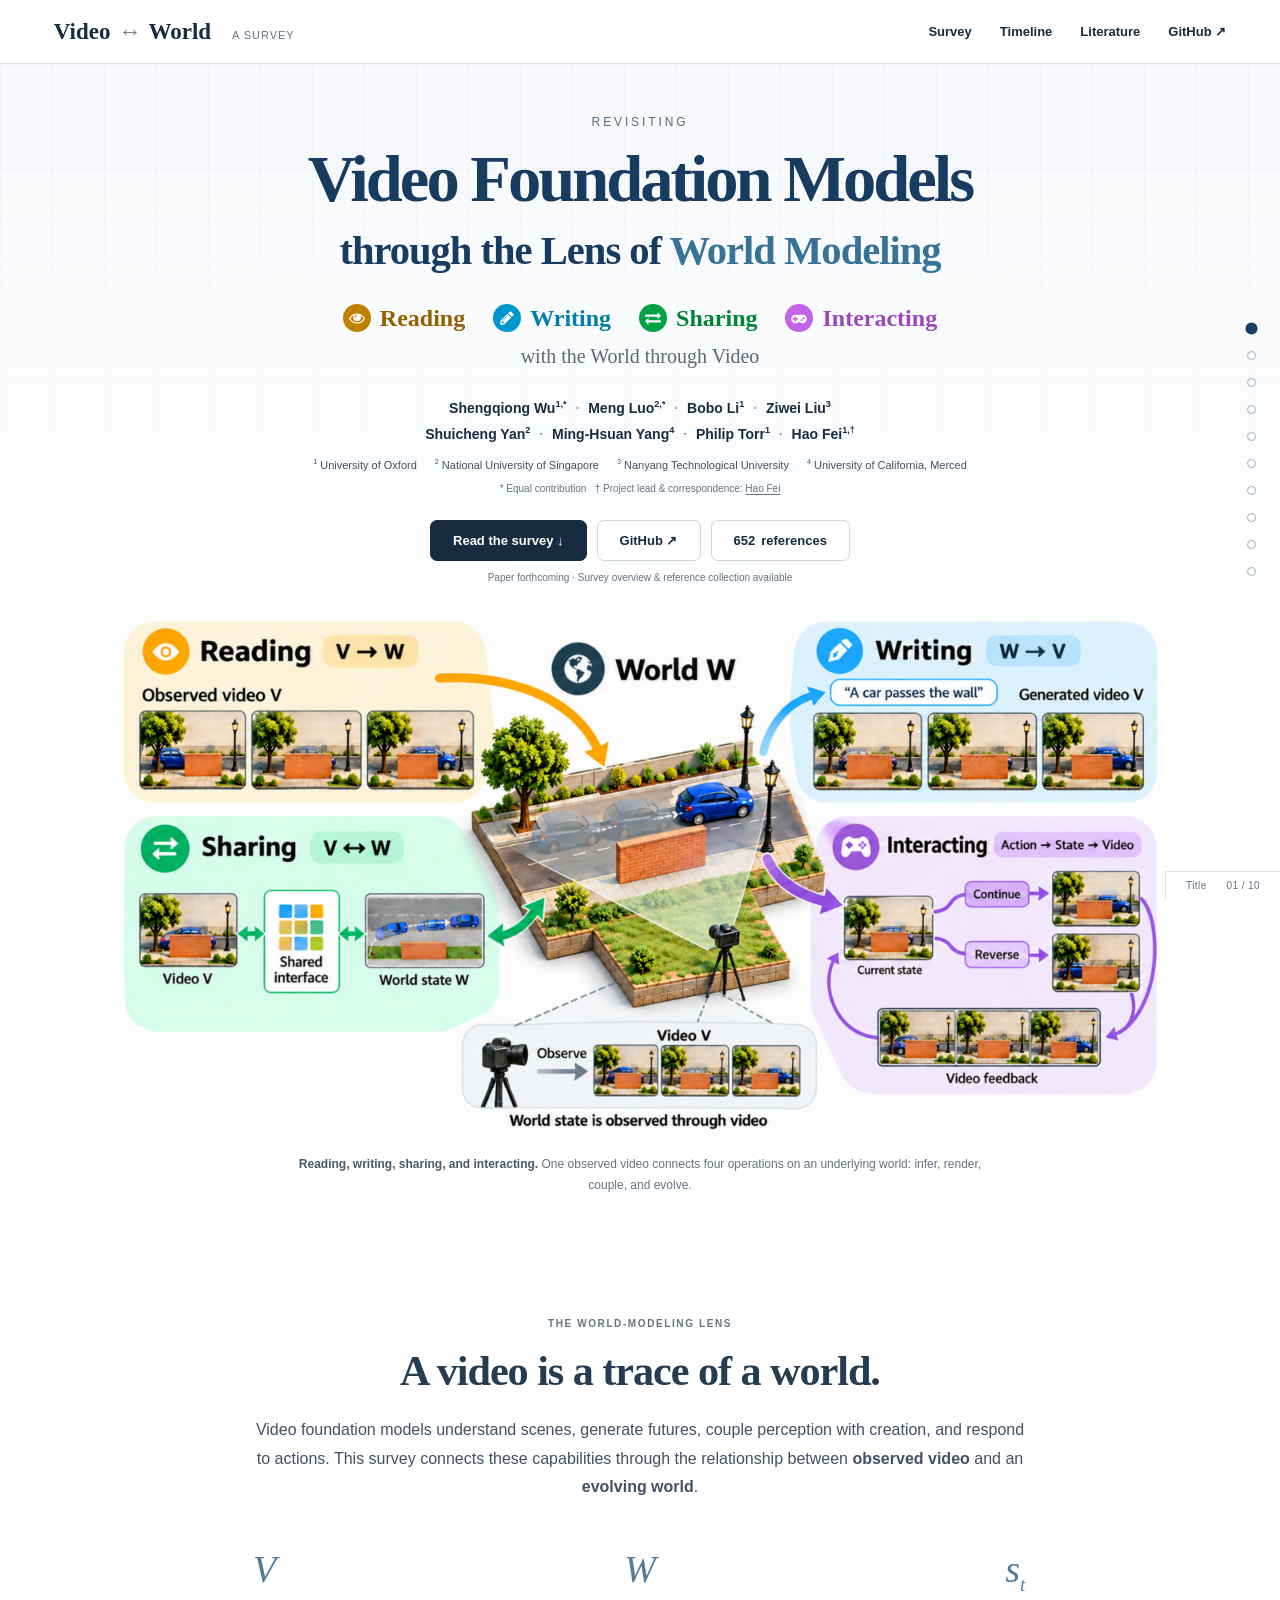
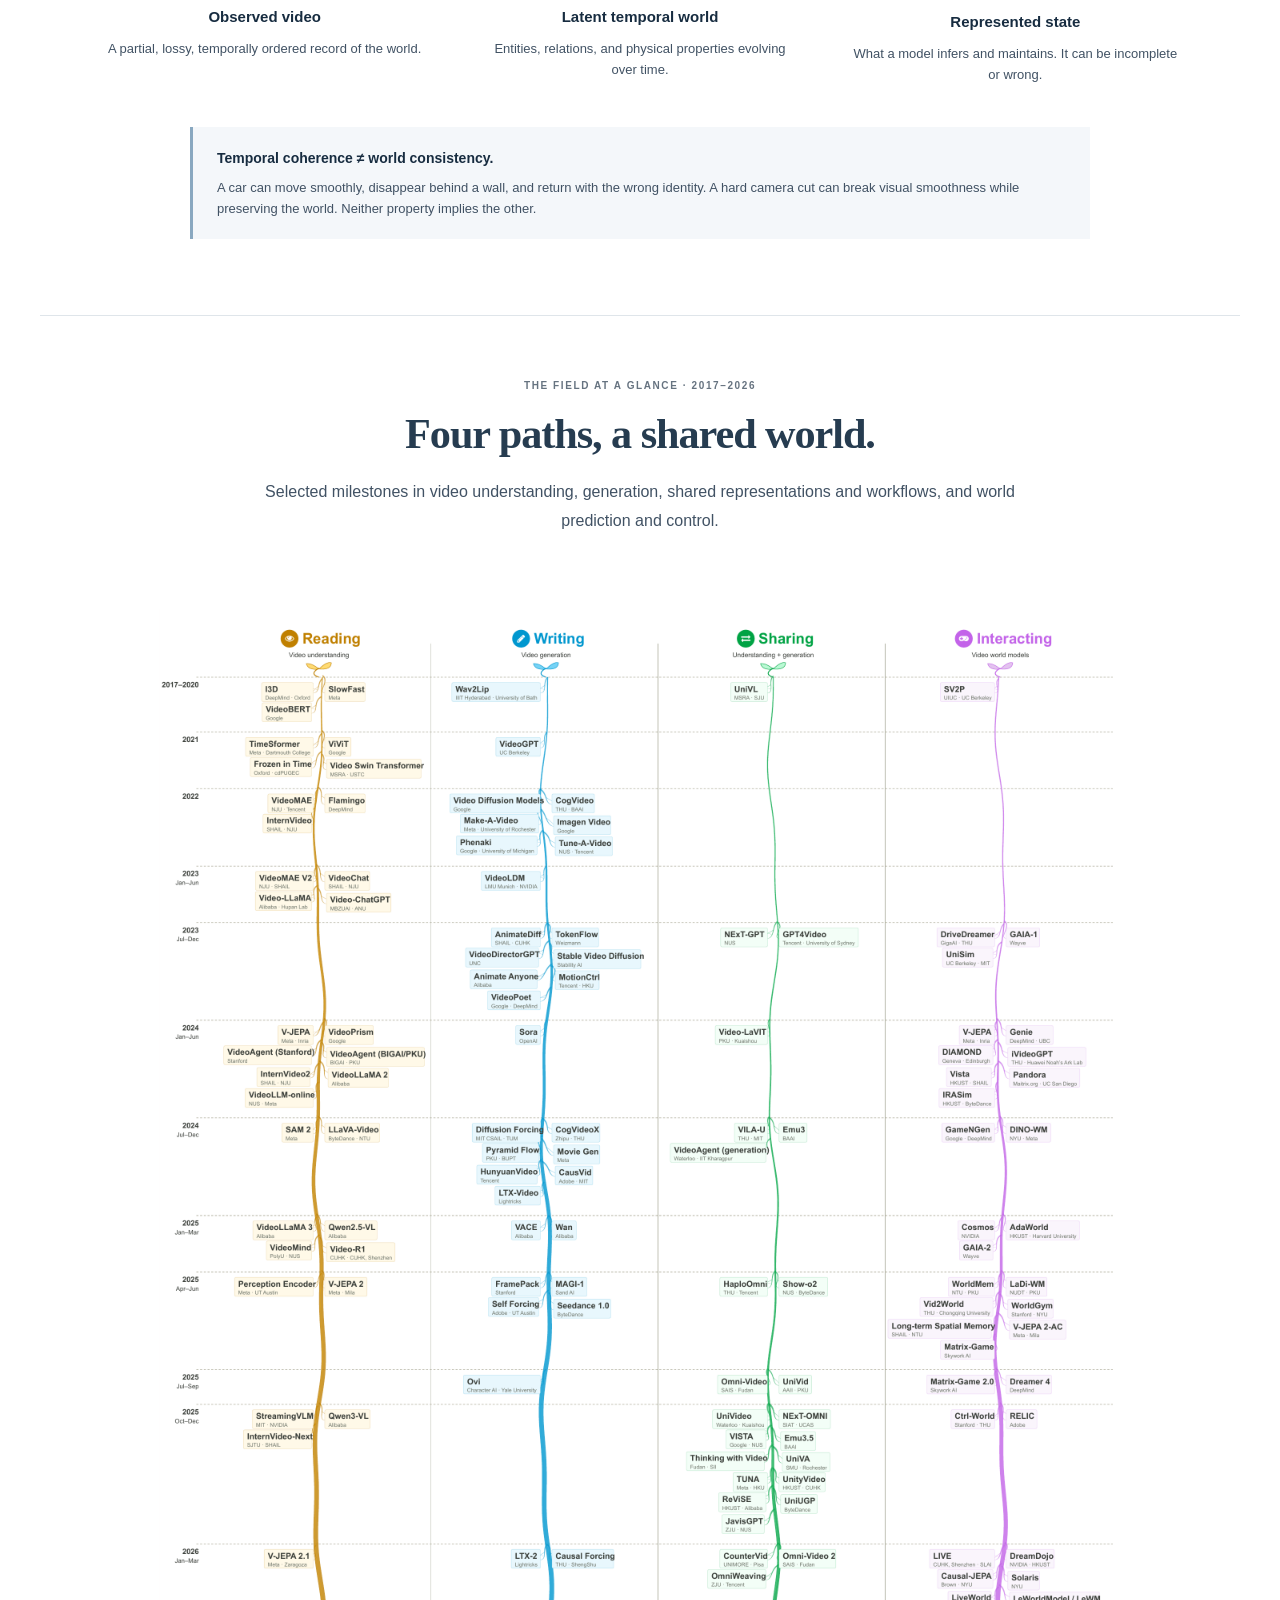
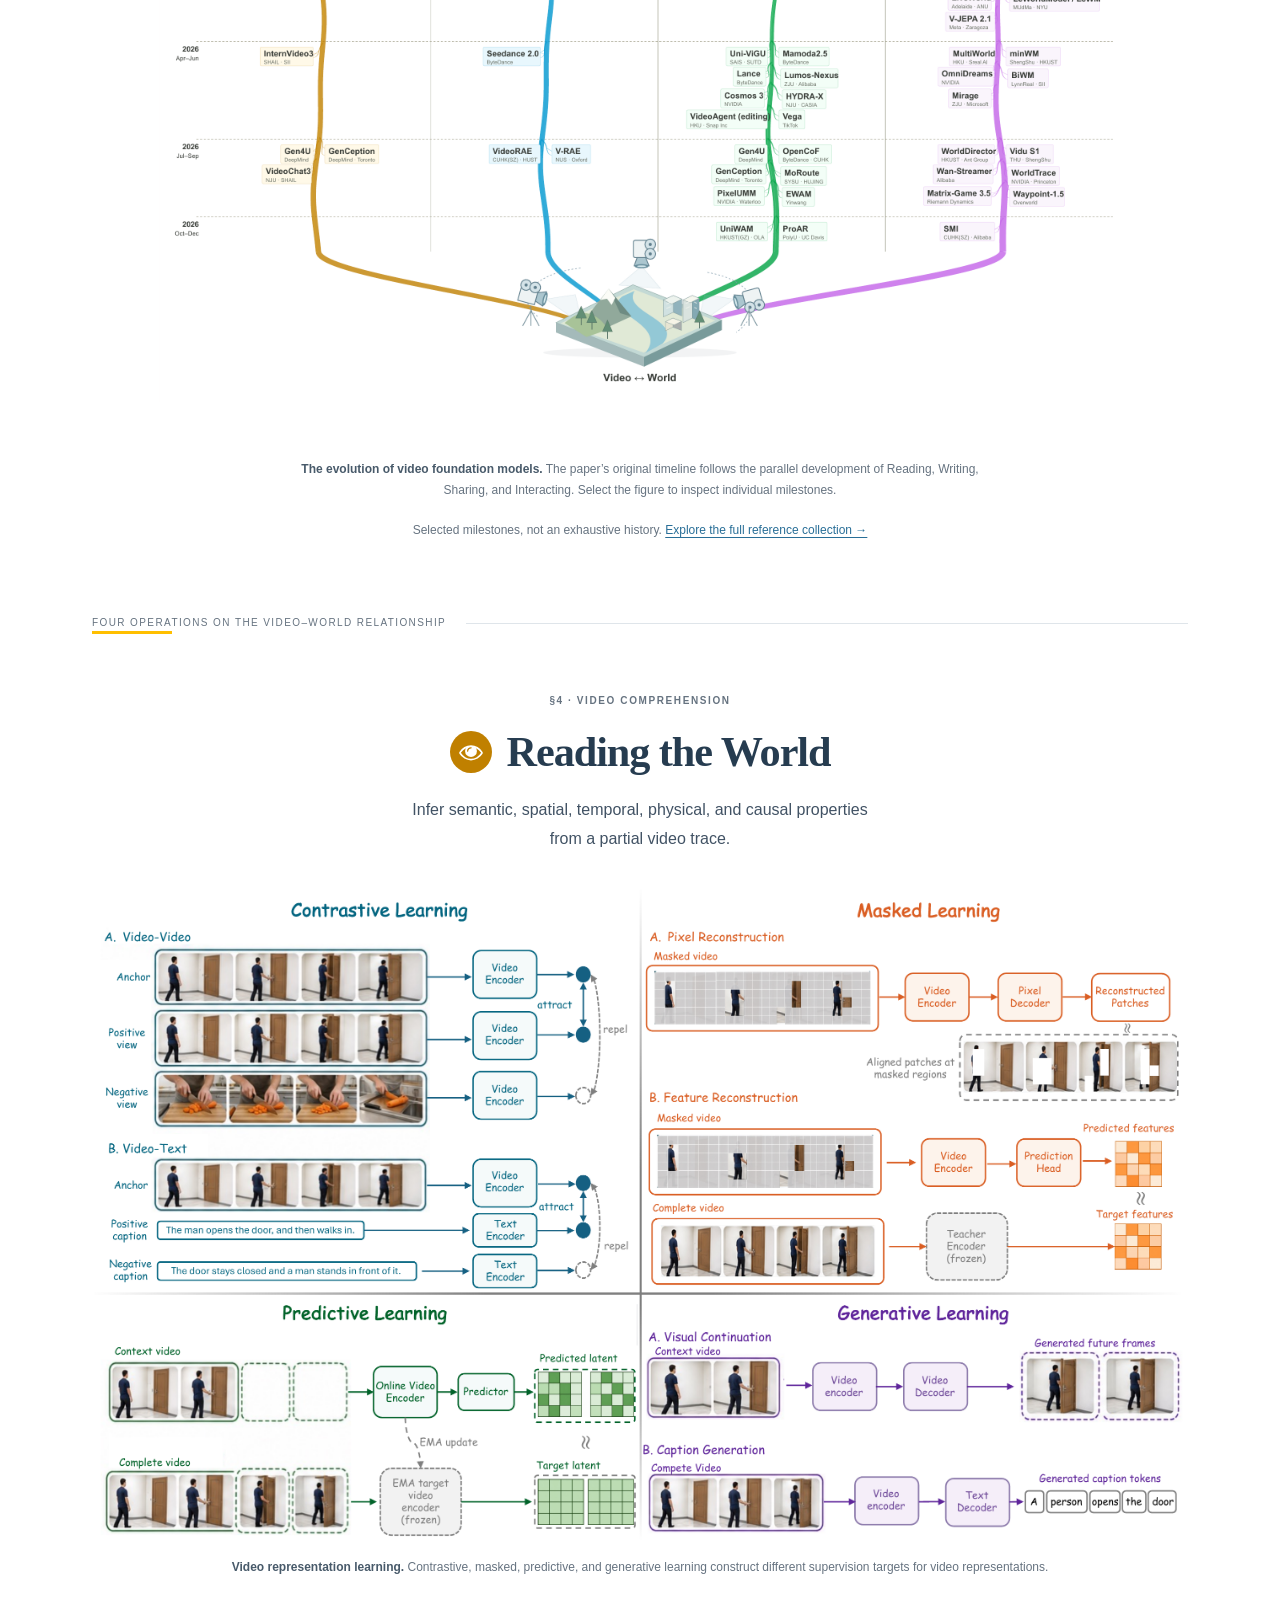
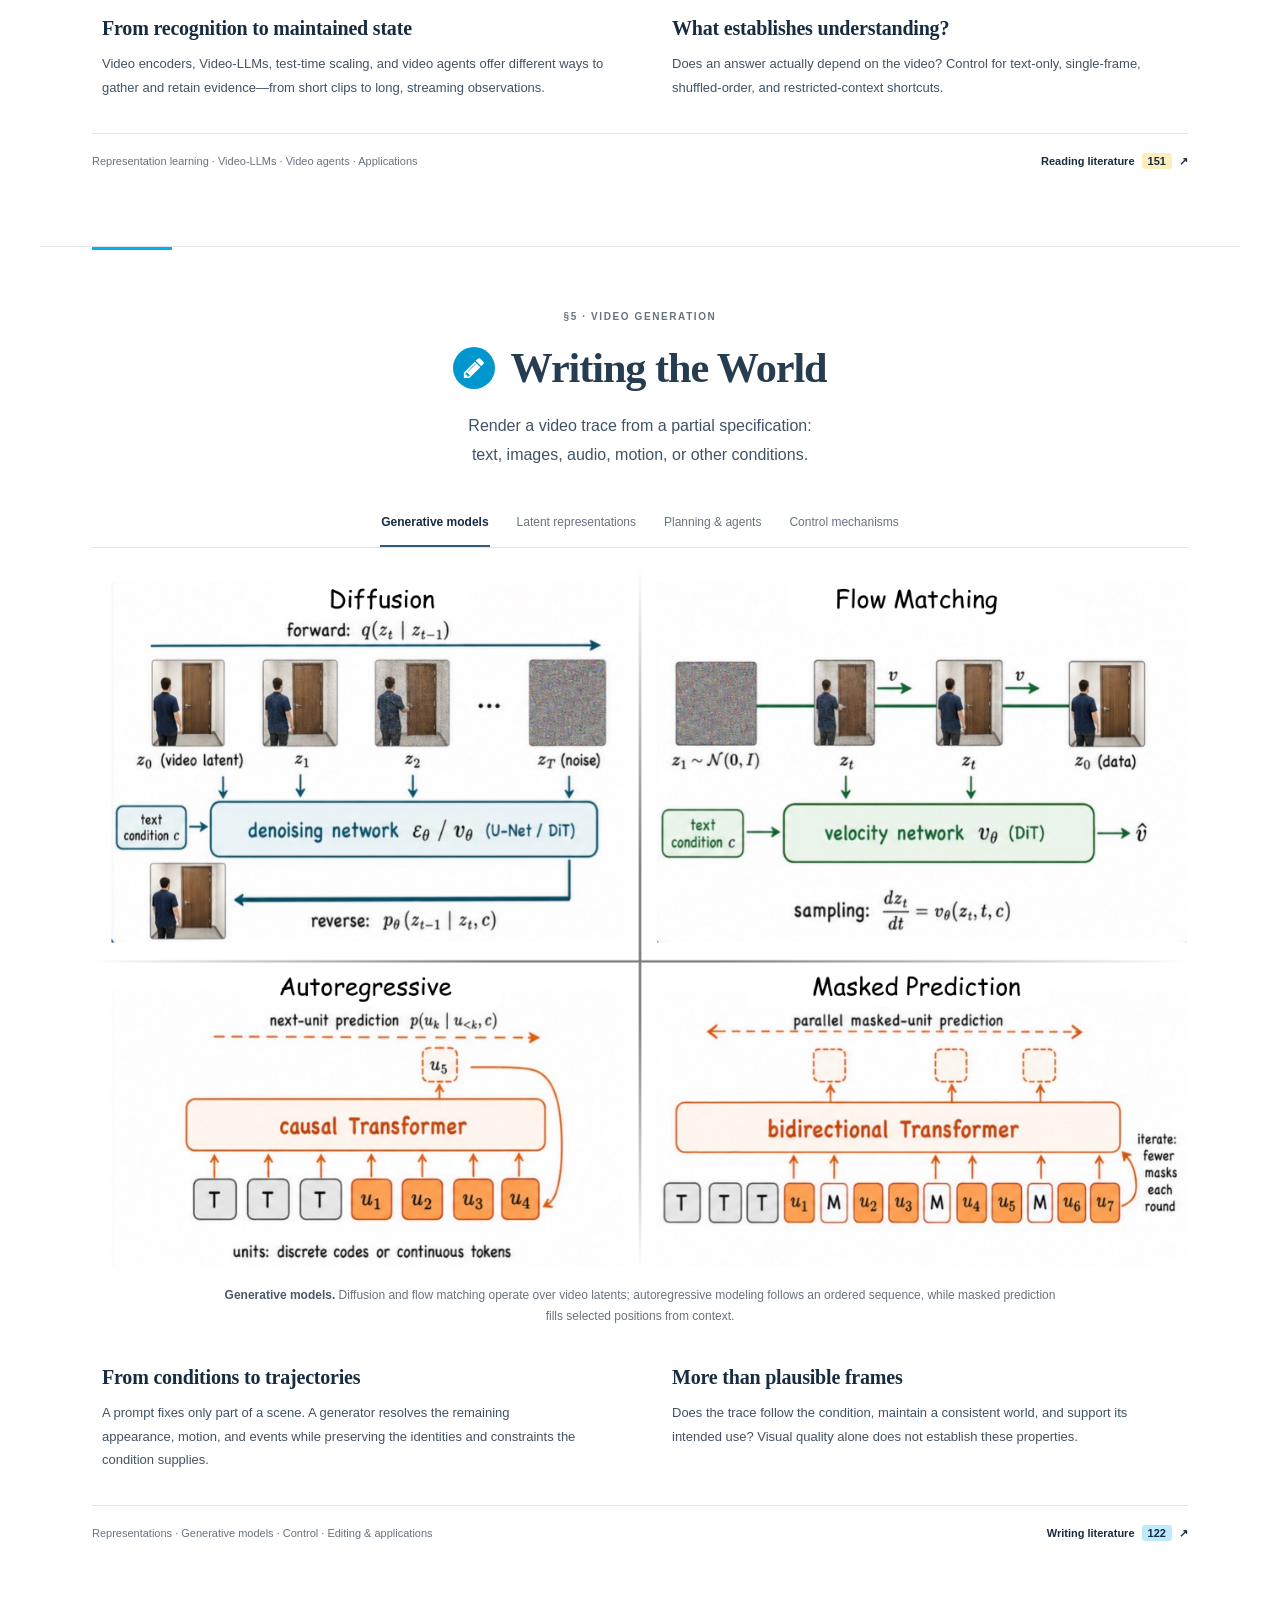
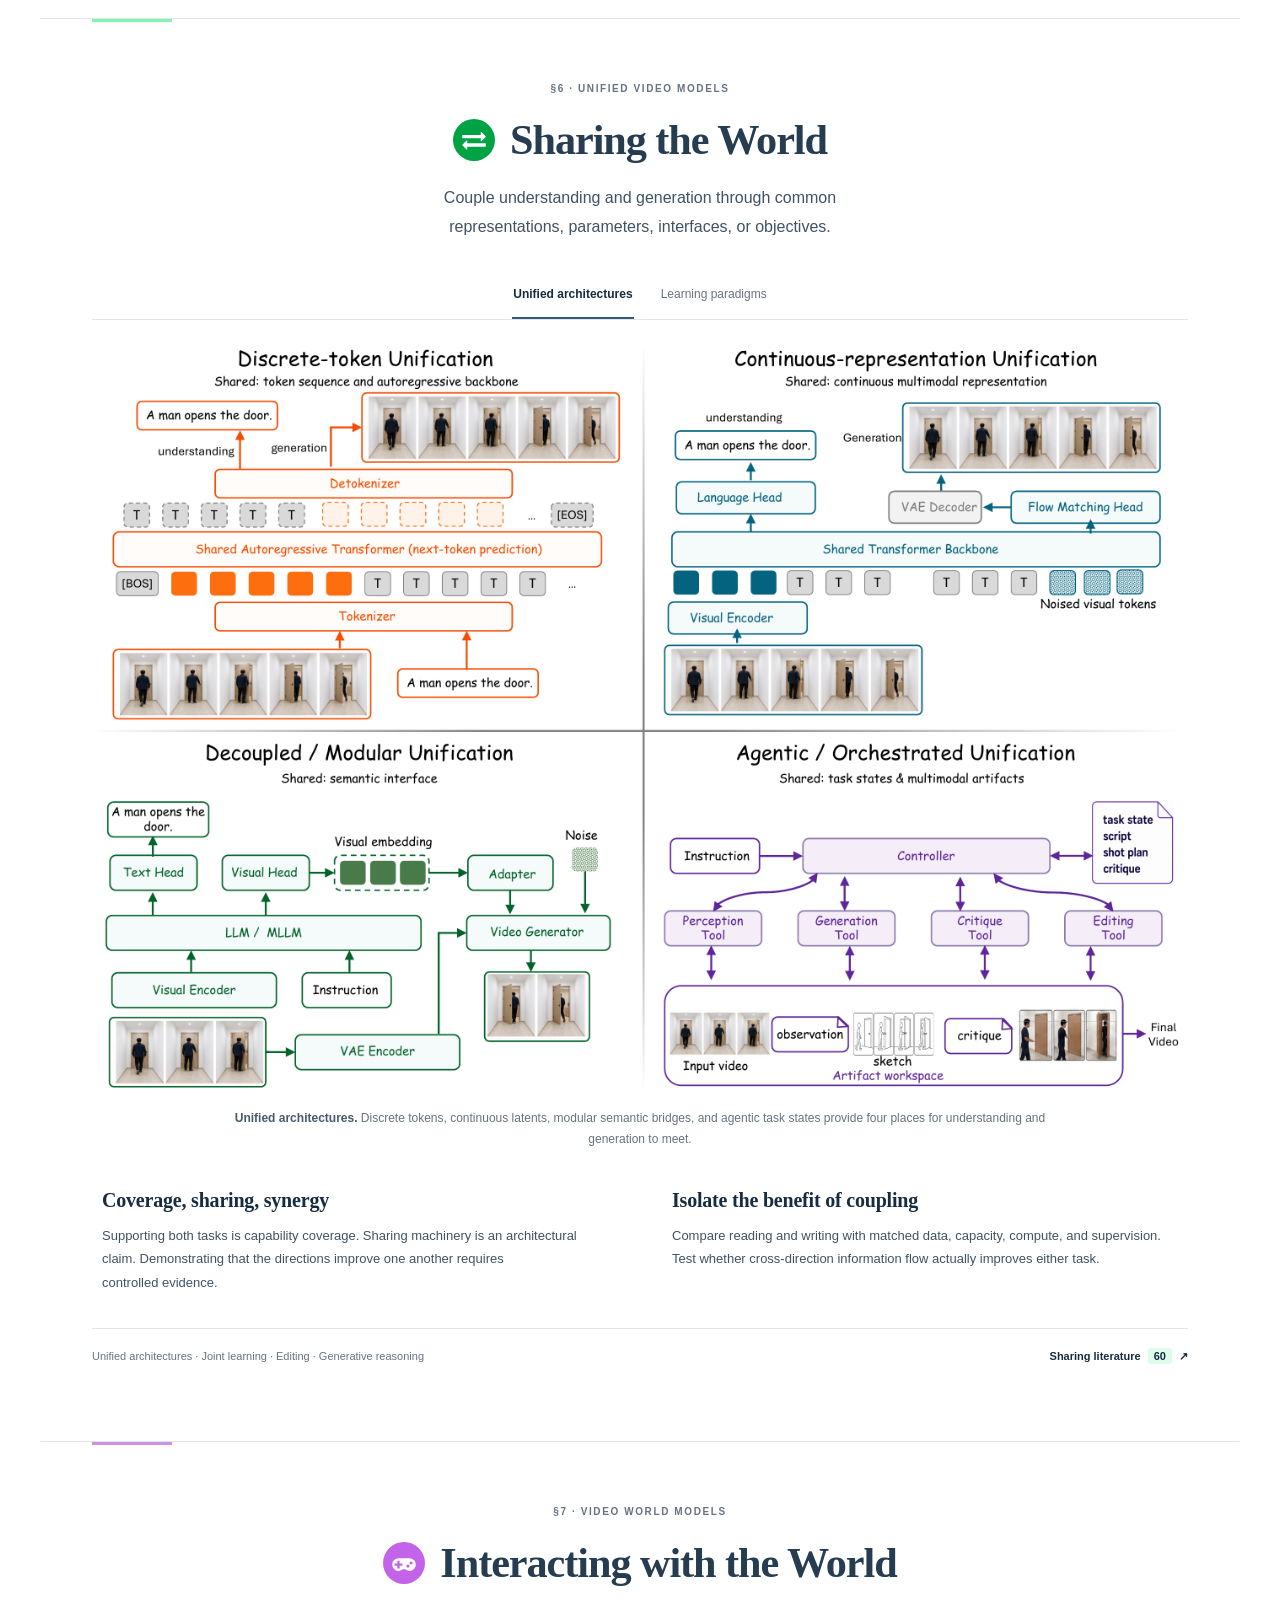
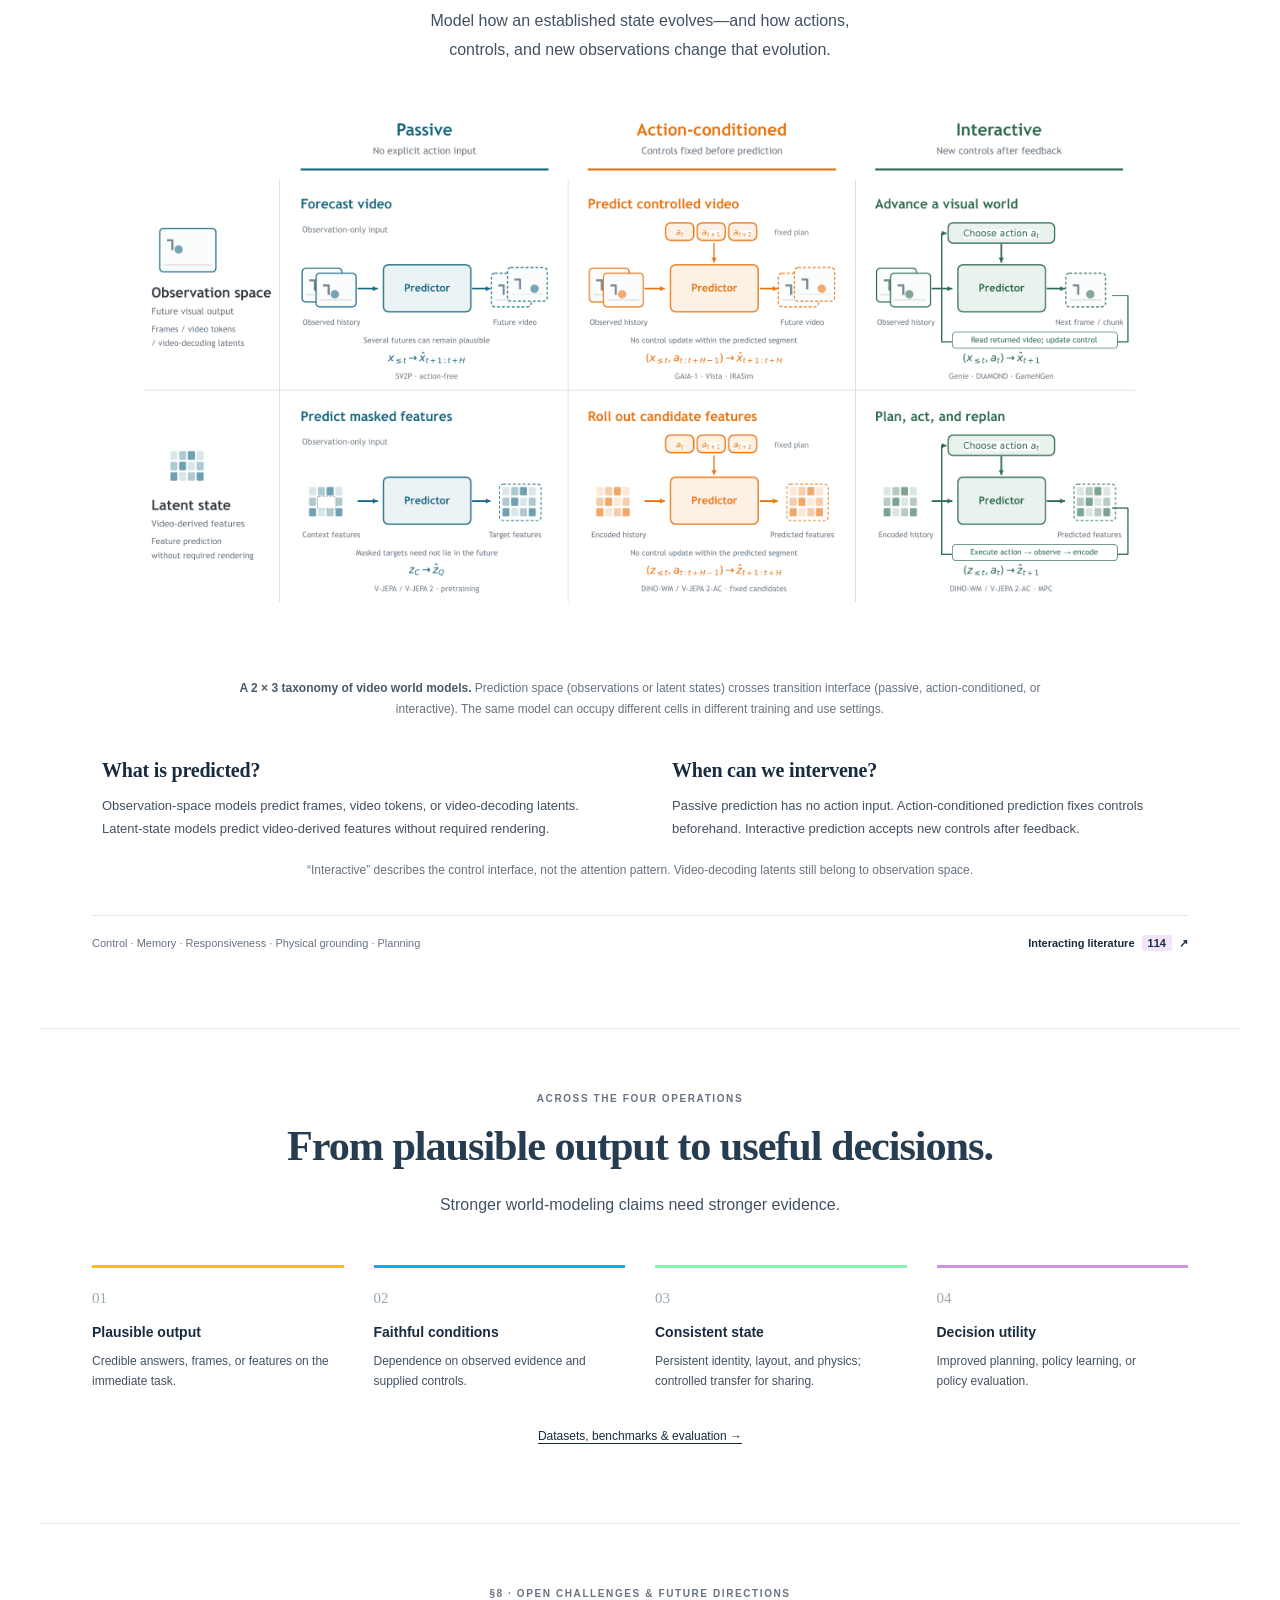
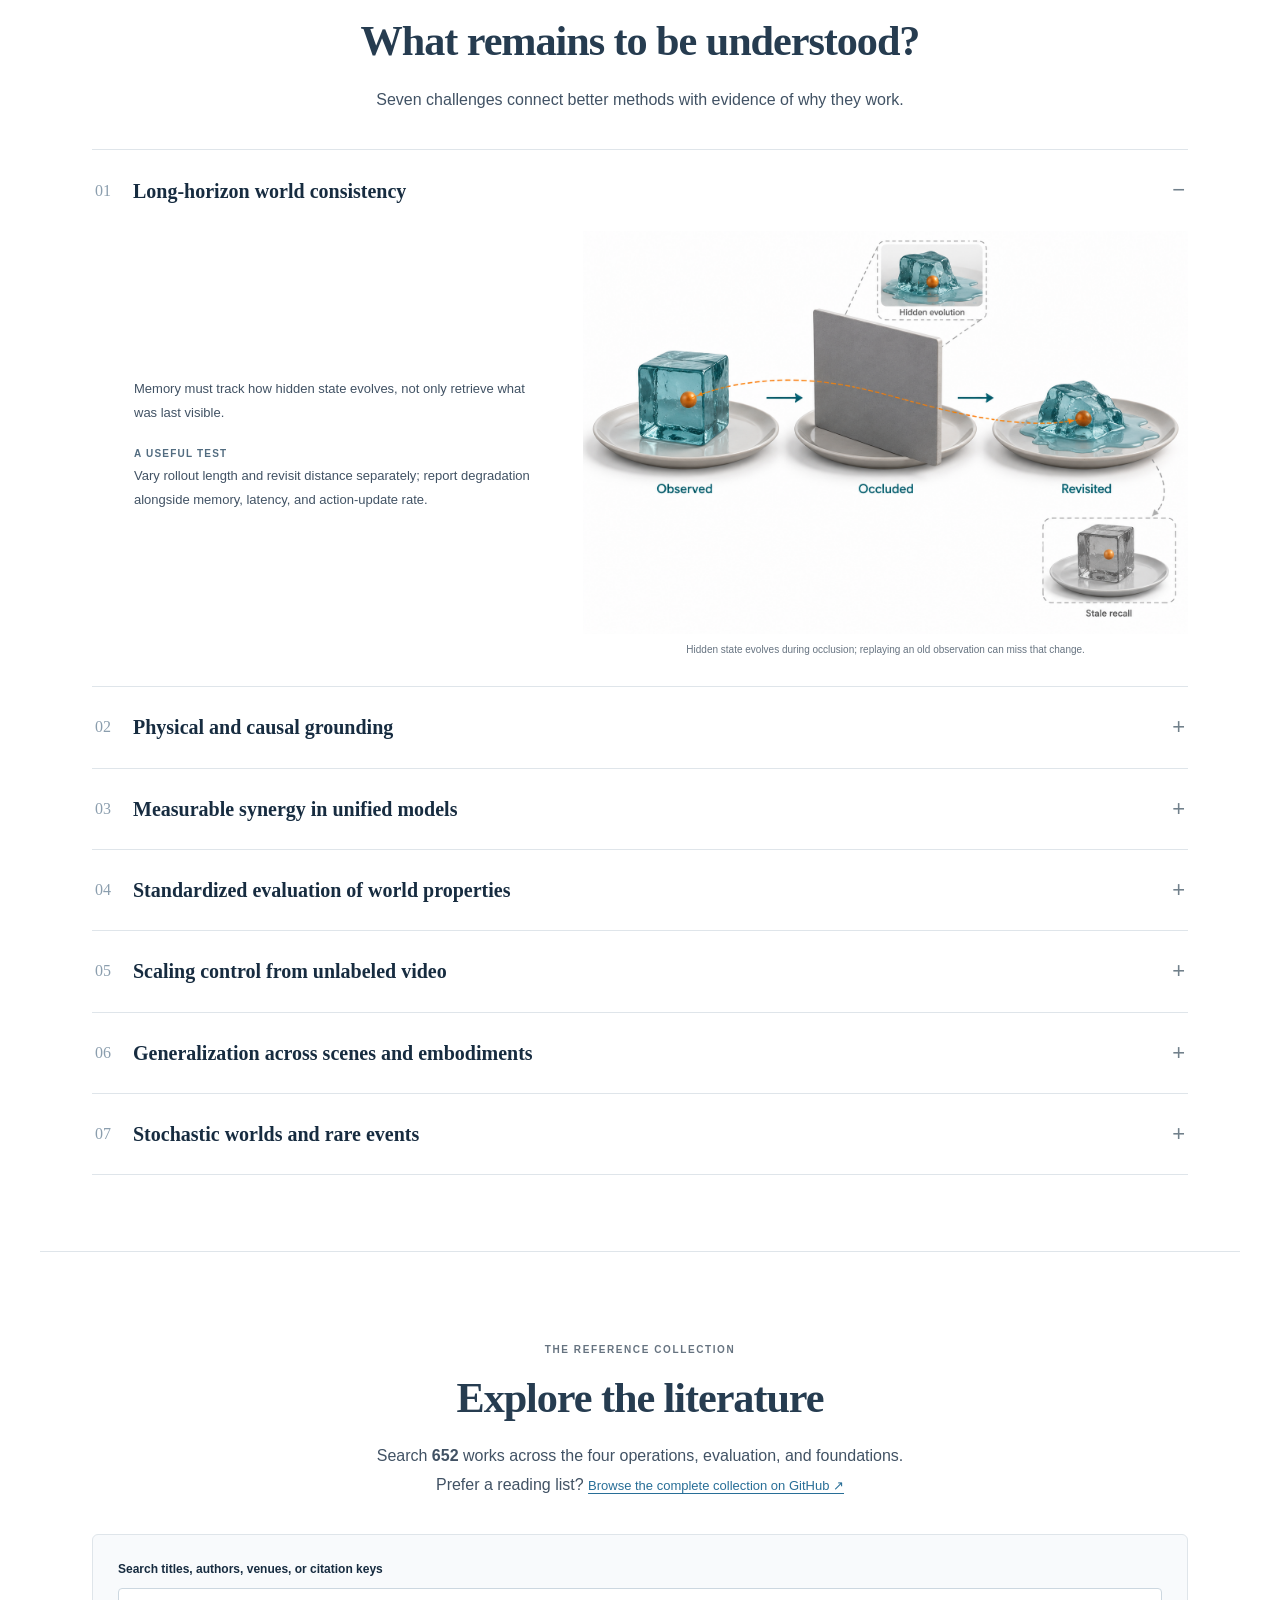
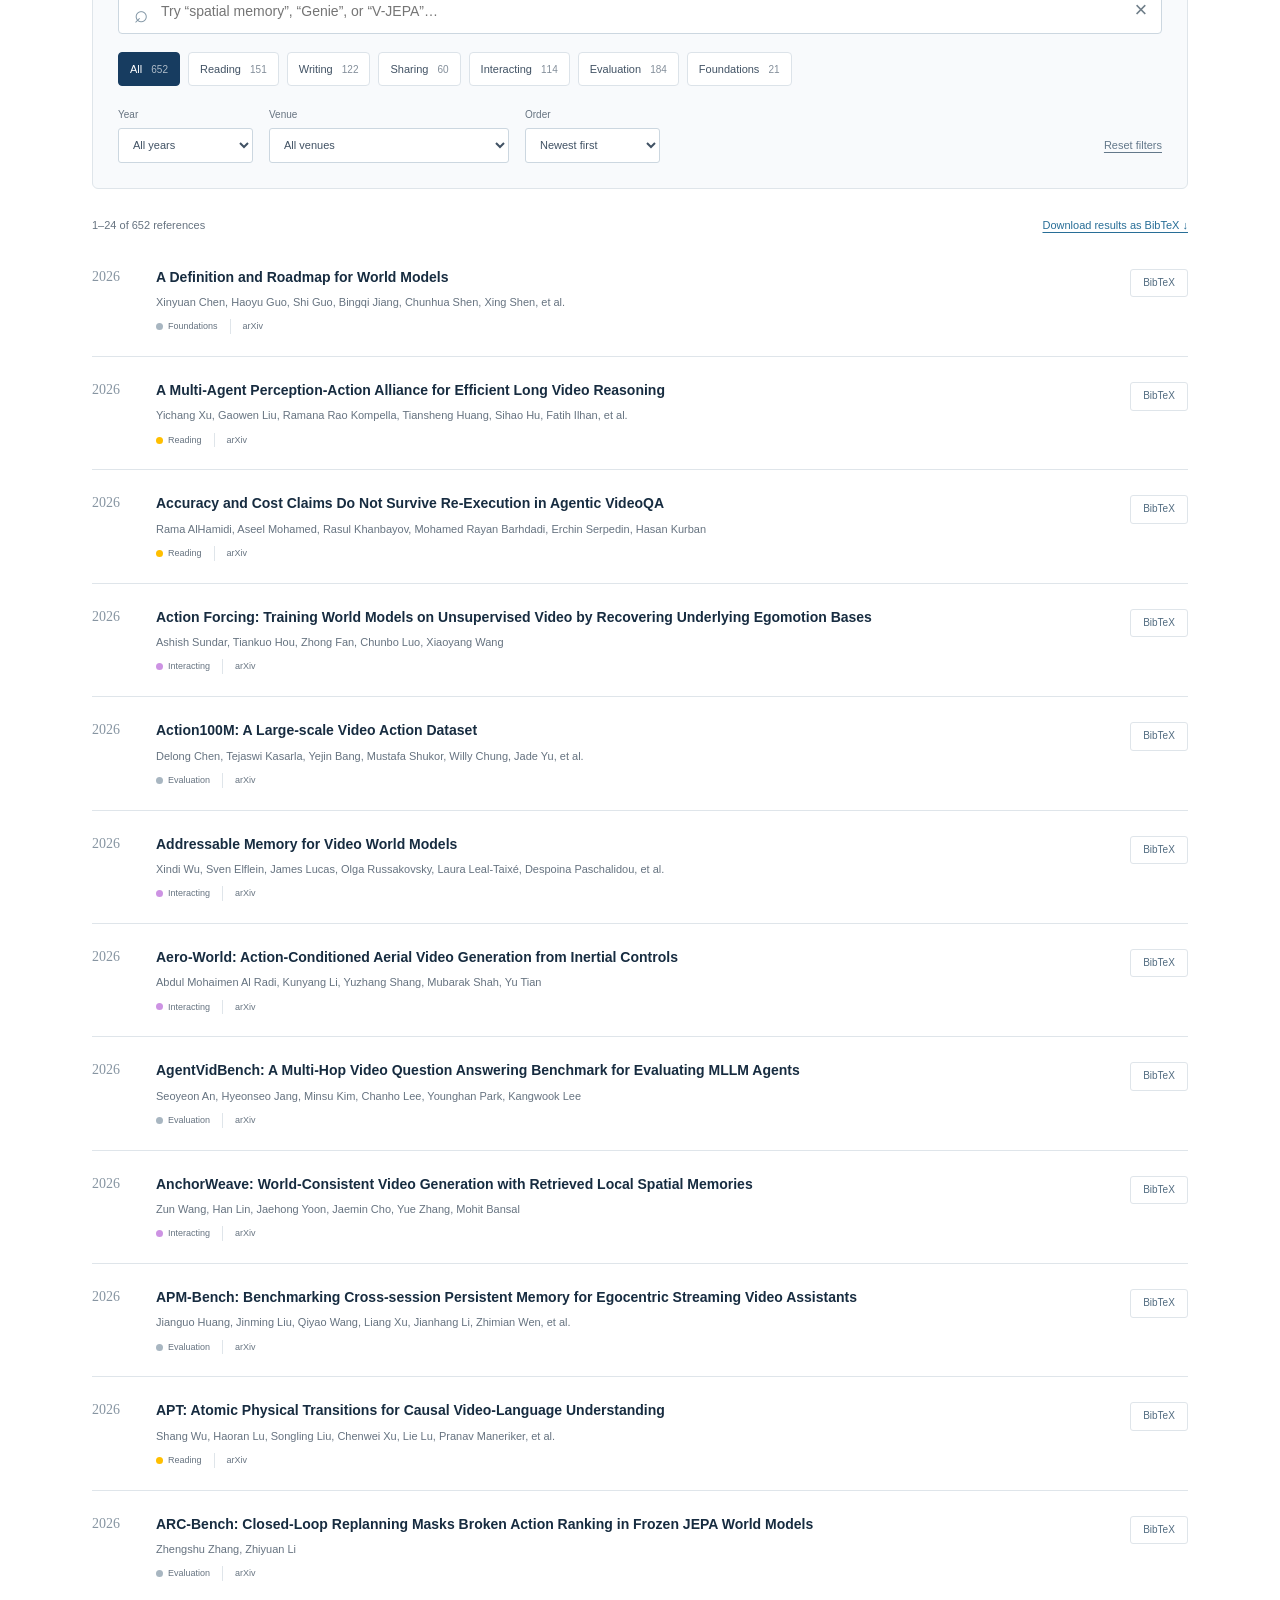
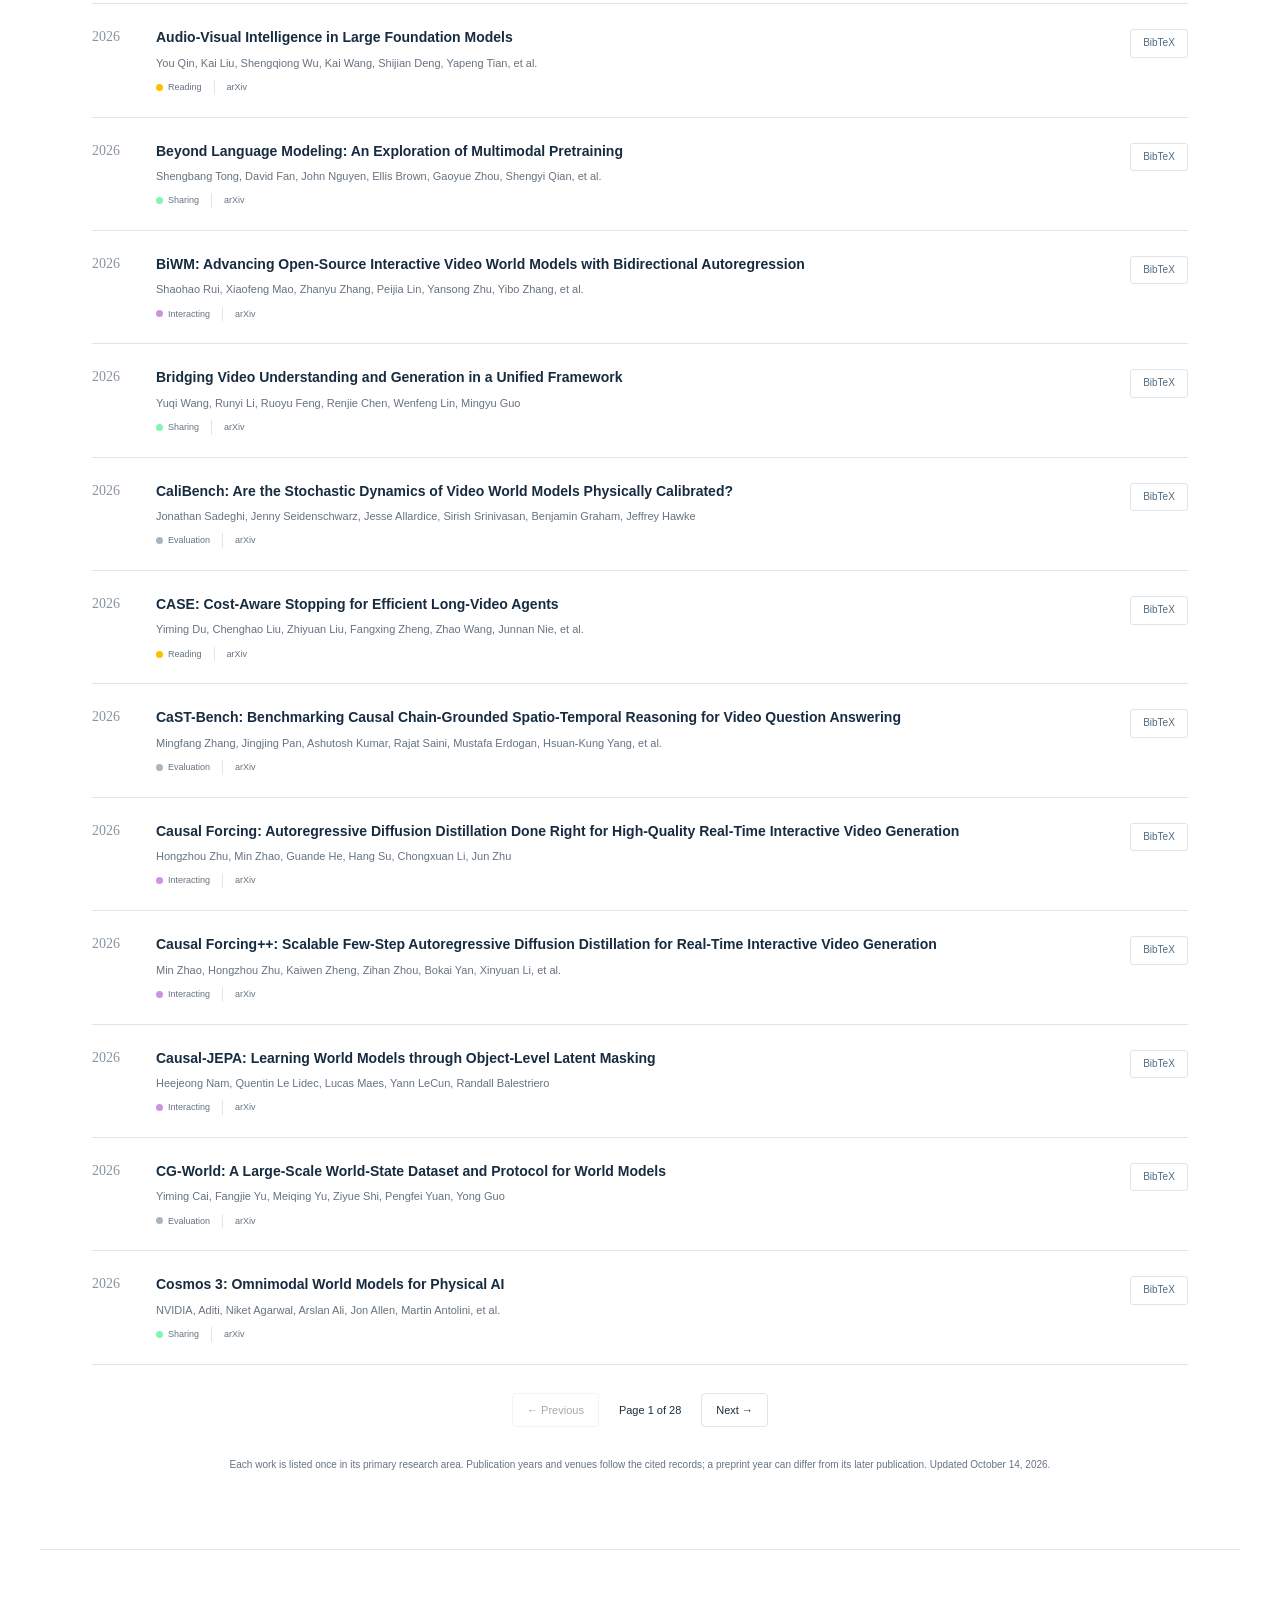
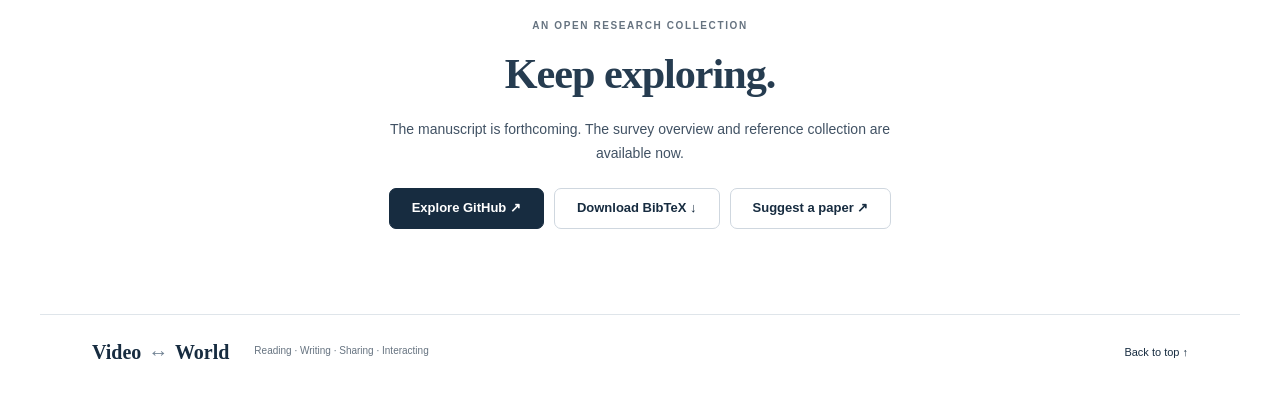
==== commit 92997127: "Redesign survey around original paper figures and chapter navigation" ====
--- a/index.html
+++ b/index.html
@@ -3,114 +3,243 @@
 <head>
   <meta charset="utf-8">
   <meta name="viewport" content="width=device-width, initial-scale=1">
-  <meta name="theme-color" content="#142a36">
-  <title>Video World Model Survey · Reading, Writing, Sharing & Interacting</title>
-  <meta name="description" content="Revisiting Video Foundation Models through the Lens of World Modeling. Explore four operations, a taxonomy of video world models, open questions, and 652 research references.">
+  <meta name="theme-color" content="#ffffff">
+  <title>Video Foundation Models through the Lens of World Modeling</title>
+  <meta name="description" content="Reading, Writing, Sharing, and Interacting with the World through Video. Explore the survey through its original figures, research timeline, and 652 references.">
   <meta property="og:title" content="Revisiting Video Foundation Models through the Lens of World Modeling">
-  <meta property="og:description" content="Reading, Writing, Sharing, and Interacting with the World through Video. A survey and open research library.">
+  <meta property="og:description" content="A visual guide to the survey: four operations, one world-modeling lens, and an open research library.">
   <meta property="og:type" content="website">
   <meta property="og:url" content="https://vid-gen.github.io/video-world-model-survey/">
   <meta property="og:image" content="https://vid-gen.github.io/video-world-model-survey/assets/survey-overview.png">
   <link rel="canonical" href="https://vid-gen.github.io/video-world-model-survey/">
-  <link rel="icon" type="image/svg+xml" href="assets/mark.svg">
+  <link rel="icon" type="image/svg+xml" href="assets/icons/reading.svg">
   <link rel="stylesheet" href="assets/styles.css">
   <script src="assets/app.js" defer></script>
 </head>
 <body>
   <a class="skip-link" href="#main">Skip to content</a>
   <header class="site-header">
-    <a class="brand" href="#top" aria-label="Video World Model Survey home"><img src="assets/mark.svg" width="32" height="32" alt=""><span>Video <b>↔</b> World</span></a>
+    <a class="wordmark" href="#top">Video <span>↔</span> World <small>A survey</small></a>
     <nav aria-label="Main navigation">
-      <a href="#lens">The lens</a><a href="#operations">Four operations</a><a href="#world-models">World models</a><a href="#questions">Open questions</a><a href="#library">Literature</a>
+      <a href="#lens">Survey</a>
+      <a href="#timeline">Timeline</a>
+      <a href="#library">Literature</a>
+      <a href="https://github.com/vid-gen/awesome-video-world-model">GitHub ↗</a>
     </nav>
-    <a class="github-link" href="https://github.com/vid-gen/awesome-video-world-model">GitHub <span aria-hidden="true">↗</span></a>
   </header>
-
+  <nav class="chapter-nav" aria-label="Chapters">
+      <a href="#top" aria-label="Title" aria-current="location"><span>Title</span></a>
+      <a href="#lens" aria-label="Overview"><span>Overview</span></a>
+      <a href="#timeline" aria-label="Timeline"><span>Timeline</span></a>
+      <a href="#reading" aria-label="Reading"><span>Reading</span></a>
+      <a href="#writing" aria-label="Writing"><span>Writing</span></a>
+      <a href="#sharing" aria-label="Sharing"><span>Sharing</span></a>
+      <a href="#interacting" aria-label="Interacting"><span>Interacting</span></a>
+      <a href="#evidence" aria-label="Evidence"><span>Evidence</span></a>
+      <a href="#questions" aria-label="Open questions"><span>Open questions</span></a>
+      <a href="#library" aria-label="Literature"><span>Literature</span></a>
+  </nav>
   <main id="main">
-    <section class="hero section-shell" id="top" aria-labelledby="project-title">
-      <div class="hero-grid">
-        <div class="hero-copy">
-          <p class="eyebrow"><span class="status-dot"></span> A survey of video foundation models</p>
-          <h1 id="project-title">Revisiting Video<br>Foundation Models <em>through the Lens of World Modeling</em></h1>
-          <p class="hero-deck">Reading, Writing, Sharing, and Interacting<br class="desktop-break"> with the World through Video.</p>
-          <div class="hero-actions"><a class="button primary" href="#lens">Explore the survey <span aria-hidden="true">↓</span></a><a class="button quiet" href="#library"><span>Browse <span data-total>652</span> references</span><span aria-hidden="true">↗</span></a></div>
-          <p class="release-note">Survey overview & literature available · Paper forthcoming</p>
+    <section class="cover" id="top" data-chapter="Title" aria-labelledby="project-title">
+      <div class="cover-inner">
+        <h1 id="project-title"><span class="title-prelude">Revisiting</span>Video Foundation Models<span class="title-lens">through the Lens of <em>World Modeling</em></span></h1>
+        <nav class="four-operations" aria-label="Four operations">
+          <a href="#reading" class="reading"><img src="assets/icons/reading.svg" width="36" height="36" alt=""><span>Reading</span></a>
+          <a href="#writing" class="writing"><img src="assets/icons/writing.svg" width="36" height="36" alt=""><span>Writing</span></a>
+          <a href="#sharing" class="sharing"><img src="assets/icons/sharing.svg" width="36" height="36" alt=""><span>Sharing</span></a>
+          <a href="#interacting" class="interacting"><img src="assets/icons/interacting.svg" width="36" height="36" alt=""><span>Interacting</span></a>
+        </nav>
+        <p class="cover-subtitle">with the World through Video</p>
+        <div class="byline">
+          <p class="authors">Shengqiong Wu<sup>1,*</sup> <span>·</span> Meng Luo<sup>2,*</sup> <span>·</span> Bobo Li<sup>1</sup> <span>·</span> Ziwei Liu<sup>3</sup><br>Shuicheng Yan<sup>2</sup> <span>·</span> Ming-Hsuan Yang<sup>4</sup> <span>·</span> Philip Torr<sup>1</sup> <span>·</span> Hao Fei<sup>1,†</sup></p>
+          <p class="affiliations"><span><sup>1</sup> University of Oxford</span><span><sup>2</sup> National University of Singapore</span><span><sup>3</sup> Nanyang Technological University</span><span><sup>4</sup> University of California, Merced</span></p>
+          <p class="author-notes">* Equal contribution &nbsp; † Project lead & correspondence: <a href="mailto:haofei7419@gmail.com">Hao Fei</a></p>
         </div>
-        <figure class="hero-art">
-          <img src="assets/world-lens.svg" width="650" height="640" alt="Four operations connect a video trace to a represented world: reading infers, writing renders, sharing couples, and interacting updates state under actions.">
-          <figcaption>One world. Partial observations. Four operations.</figcaption>
-        </figure>
-      </div>
-      <div class="byline">
-        <p class="authors">Shengqiong Wu<sup>1,*</sup><span>·</span> Meng Luo<sup>2,*</sup><span>·</span> Bobo Li<sup>1</sup><span>·</span> Ziwei Liu<sup>3</sup><span>·</span> Shuicheng Yan<sup>2</sup><span>·</span> Ming-Hsuan Yang<sup>4</sup><span>·</span> Philip Torr<sup>1</sup><span>·</span> Hao Fei<sup>1,†</sup></p>
-        <p class="affiliations"><span><sup>1</sup> University of Oxford</span><span><sup>2</sup> National University of Singapore</span><span><sup>3</sup> Nanyang Technological University</span><span><sup>4</sup> University of California, Merced</span></p>
-        <p class="author-notes">* Equal contribution &nbsp; † Project lead & correspondence: <a href="mailto:haofei7419@gmail.com">Hao Fei</a></p>
-      </div>
-    </section>
-
-    <div class="operation-ribbon" aria-label="Four survey operations"><a href="#reading"><span>01</span>Reading <small>Infer</small></a><a href="#writing"><span>02</span>Writing <small>Render</small></a><a href="#sharing"><span>03</span>Sharing <small>Couple</small></a><a href="#interacting"><span>04</span>Interacting <small>Evolve</small></a></div>
-
-    <section class="section-shell lens-section" id="lens" aria-labelledby="lens-title">
-      <div class="section-heading"><p class="eyebrow">01 / The world-modeling lens</p><h2 id="lens-title">The video is a trace.<br><em>The world extends beyond it.</em></h2></div>
-      <div class="lens-copy"><p>A camera records only part of a changing world. Objects leave the frame, actions have delayed effects, and the same place can look different when revisited. A model must reason about what the video shows—and what the underlying state may be.</p><p>This survey brings video comprehension, generation, unified modeling, and video world models into one framework. It asks what each learns about the relation between <strong>observed traces</strong> and <strong>evolving world states</strong>, and what evidence supports that claim.</p></div>
-      <div class="lens-terms"><div><span>V</span><h3>Observed video</h3><p>Partial, lossy, temporally ordered observations of a world.</p></div><div><span>W</span><h3>Latent temporal world</h3><p>Entities, relations, and physical properties evolving over time.</p></div><div><span>s<sub>t</sub></span><h3>Represented state</h3><p>What the model infers and maintains. It can be incomplete or wrong.</p></div></div>
-      <figure class="paper-figure"><a href="assets/survey-overview.png" target="_blank" rel="noopener" aria-label="Open the four-operation overview at full resolution"><img src="assets/survey-overview.png" width="1800" height="900" loading="lazy" alt="The survey overview follows a car passing behind a wall: reading infers its state, writing generates a video, sharing couples both directions, and interacting changes its evolution through controls."></a><figcaption><span>From the survey</span> Video mediates the relation between observed traces and world state. <a href="assets/survey-overview.png" target="_blank" rel="noopener">View full size ↗</a></figcaption></figure>
-    </section>
-
-    <section class="consistency-section" aria-labelledby="consistency-title">
-      <div class="section-shell consistency-grid">
-        <div><p class="eyebrow">A distinction that changes the question</p><h2 id="consistency-title">Smooth frames.<br><em>Consistent world?</em></h2><p>Temporal coherence describes local continuity in a video. World consistency asks whether one admissible world trajectory explains the whole trace.</p><p>A car can move smoothly, disappear behind a wall, and return with the wrong identity. Conversely, a hard camera cut can break visual smoothness while preserving the world.</p><p class="small-note">Neither property implies the other.</p></div>
-        <div class="consistency-demo">
-          <div class="demo-caption"><span>Follow the object through occlusion</span><span>Illustrative diagram</span></div>
-          <div class="scene-row"><div class="scene-label">Trace with an identity error<span id="trace-status">Blue car enters</span></div><svg viewBox="0 0 520 116" role="img" aria-label="A car passes behind a wall, then reappears with a different color."><path d="M16 95H504" stroke="#b9c5c8"/><path d="M16 97H504" stroke="#dce4e4" stroke-dasharray="10 10"/><g class="demo-car" id="trace-car" transform="translate(30 0)"><path d="M0 70h13l9-15h31l14 15h13v20H0Z" fill="#06b0f0"/><rect x="26" y="59" width="24" height="11" rx="2" fill="#dff6ff"/><circle cx="17" cy="90" r="8" fill="#142a36"/><circle cx="64" cy="90" r="8" fill="#142a36"/></g><path d="M194 31h138v66H194Z" fill="#e9e4d7" stroke="#c8c2b2"/><path d="M194 53h138M194 75h138M225 31v22m67 0V31M258 53v22m-33 0v22m67 0v22" stroke="#c8c2b2"/><text x="263" y="21" text-anchor="middle" fill="#69777d" font-size="11">OCCLUDED</text></svg></div>
-          <div class="scene-row"><div class="scene-label">Consistent identity<span id="world-status">Blue car enters</span></div><svg viewBox="0 0 520 116" role="img" aria-label="The same blue car passes behind a wall and retains its identity."><path d="M16 95H504" stroke="#b9c5c8"/><path d="M16 97H504" stroke="#dce4e4" stroke-dasharray="10 10"/><g class="demo-car" id="world-car" transform="translate(30 0)"><path d="M0 70h13l9-15h31l14 15h13v20H0Z" fill="#06b0f0"/><rect x="26" y="59" width="24" height="11" rx="2" fill="#dff6ff"/><circle cx="17" cy="90" r="8" fill="#142a36"/><circle cx="64" cy="90" r="8" fill="#142a36"/></g><path d="M194 31h138v66H194Z" fill="#e9e4d7" stroke="#c8c2b2"/><path d="M194 53h138M194 75h138M225 31v22m67 0V31M258 53v22m-33 0v22m67 0v22" stroke="#c8c2b2"/><text x="263" y="21" text-anchor="middle" fill="#69777d" font-size="11">OCCLUDED</text></svg></div>
-          <label class="scrubber-label" for="trace-time">Scrub through time <span id="time-value">0%</span></label><input id="trace-time" type="range" min="0" max="100" value="0" aria-describedby="demo-note"><p id="demo-note">An illustration of identity persistence, not a model output or a complete test of world consistency.</p>
-        </div>
-      </div>
-    </section>
-
-    <section class="section-shell operations-section" id="operations" aria-labelledby="operations-title">
-      <div class="section-heading split-heading"><div><p class="eyebrow">02 / Four operations</p><h2 id="operations-title">Four ways to connect<br><em>video and world.</em></h2></div><p>These are complementary operations, not a ranking of models. One system can read, write, share, and interact.</p></div>
-      <nav class="operation-tabs" aria-label="Explore an operation"><a href="#reading" data-operation="reading" class="active" aria-current="true"><span>01</span>Reading <b>V → W</b></a><a href="#writing" data-operation="writing"><span>02</span>Writing <b>W → V</b></a><a href="#sharing" data-operation="sharing"><span>03</span>Sharing <b>V ↔ W</b></a><a href="#interacting" data-operation="interacting"><span>04</span>Interacting <b>W ↻</b></a></nav>
-      <article class="operation-panel" id="reading" data-color="reading">
-        <div class="operation-intro"><p class="eyebrow">Video comprehension · §4</p><h3>Reading the world</h3><p>Infer content, structure, dynamics, physics, and causality from a partial video trace.</p><a class="text-link" href="#library" data-category-link="understanding">Explore reading literature <span aria-hidden="true">↗</span></a></div>
-        <div class="operation-body"><h4>From recognition to maintained state</h4><p>Which entities are present? Where are they? How do they change—and what caused that change? Video encoders, Video-LLMs, and agents provide different ways to gather and retain this evidence.</p><ul class="topic-list"><li>Semantic, spatial, temporal, physical, and causal understanding</li><li>Contrastive, masked, predictive, and generative representation learning</li><li>Video-language modeling, test-time scaling, and video agents</li><li>Embodied perception, driving, and domain-specific analysis</li></ul><div class="evidence-note"><b>The evaluation question</b><p>Does the answer actually depend on the video? Control for text-only, single-frame, shuffled-order, and restricted-context shortcuts.</p></div><p class="representatives">Entry points <a href="https://arxiv.org/abs/2203.12602">VideoMAE ↗</a><a href="https://doi.org/10.1007/978-3-031-73013-9_23">InternVideo2 ↗</a><a href="https://arxiv.org/abs/2511.21631">Qwen3-VL ↗</a></p></div>
-      </article>
-      <article class="operation-panel" id="writing" data-color="writing">
-        <div class="operation-intro"><p class="eyebrow">Video generation · §5</p><h3>Writing the world</h3><p>Render a new video trace from a partial specification: text, images, audio, motion, or other conditions.</p><a class="text-link" href="#library" data-category-link="generation">Explore writing literature <span aria-hidden="true">↗</span></a></div>
-        <div class="operation-body"><h4>From a condition to a visual trajectory</h4><p>A prompt fixes only part of a scene. The generator resolves the remaining appearance, motion, and events while preserving the identities and constraints the condition supplies.</p><ul class="topic-list"><li>Text-, image-, video-, audio-, and motion-conditioned generation</li><li>Continuous latents, discrete tokens, and hybrid representations</li><li>Diffusion, autoregressive, masked, flow, and agentic generation</li><li>Control, editing, character animation, and synthetic training data</li></ul><div class="evidence-note"><b>The evaluation question</b><p>Does the trace follow the condition, keep the world consistent, and support its intended use—not merely look plausible?</p></div><p class="representatives">Entry points <a href="https://arxiv.org/abs/2503.20314">Wan ↗</a><a href="https://arxiv.org/abs/2412.03603">HunyuanVideo ↗</a><a href="https://arxiv.org/abs/2505.12705">DreamGen ↗</a></p></div>
-      </article>
-      <article class="operation-panel" id="sharing" data-color="sharing">
-        <div class="operation-intro"><p class="eyebrow">Unified video models · §6</p><h3>Sharing the world</h3><p>Couple understanding and generation through common representations, parameters, interfaces, or objectives.</p><a class="text-link" href="#library" data-category-link="unified">Explore sharing literature <span aria-hidden="true">↗</span></a></div>
-        <div class="operation-body"><h4>From coexisting capabilities to measurable synergy</h4><p>A system that both understands and generates video covers two directions. Sharing machinery is a further claim; demonstrating that the directions improve one another requires controlled evidence.</p><ul class="topic-list"><li>Discrete-token, continuous-latent, modular, and agentic architectures</li><li>Isolated, dual, co-learning, and synergistic learning</li><li>Instruction-driven editing and generative reasoning</li><li>Per-direction, interleaved, and cross-direction evaluation</li></ul><div class="evidence-note"><b>The evaluation question</b><p>Does information flow improve reading or writing when data, capacity, and compute are matched?</p></div><p class="representatives">Entry points <a href="https://arxiv.org/abs/2409.18869">Emu3 ↗</a><a href="https://arxiv.org/abs/2506.15564">Show-o2 ↗</a><a href="https://arxiv.org/abs/2510.08377">UniVideo ↗</a></p></div>
-      </article>
-      <article class="operation-panel" id="interacting" data-color="interacting">
-        <div class="operation-intro"><p class="eyebrow">Video world models · §7</p><h3>Interacting with the world</h3><p>Model how an established state evolves and how actions, controls, or new observations change that evolution.</p><a class="text-link" href="#library" data-category-link="world-models">Explore interacting literature <span aria-hidden="true">↗</span></a></div>
-        <div class="operation-body"><h4>From a plausible clip to a responsive world</h4><p>Rollout exposes what a single clip can hide. Generated errors feed back into context; out-of-view content must persist; actions must have their intended effects.</p><ul class="topic-list"><li>Observation-space and latent-state prediction</li><li>Passive, action-conditioned, and interactive transition interfaces</li><li>Controllability, memory, responsiveness, and physical grounding</li><li>Data engines, policy learning, evaluation, planning, and simulation</li></ul><div class="evidence-note"><b>The evaluation question</b><p>Do transitions follow controls, preserve state through interventions, and improve decisions or downstream learning?</p></div><p class="representatives">Entry points <a href="https://arxiv.org/abs/2402.15391">Genie ↗</a><a href="https://arxiv.org/abs/2506.09985">V-JEPA 2 ↗</a><a href="https://arxiv.org/abs/2504.12369">WorldMem ↗</a></p></div>
-      </article>
-      <p class="section-footnote">V → W and W → V are shorthand: reading estimates world properties; writing receives only a partial specification. They are not exact inverses.</p>
-    </section>
-
-    <section class="world-section" id="world-models" aria-labelledby="world-title"><div class="section-shell">
-      <div class="section-heading split-heading"><div><p class="eyebrow">03 / A map of video world models</p><h2 id="world-title">What is predicted?<br><em>When can we intervene?</em></h2></div><p>Two independent axes give six settings. A model's placement depends on its training and use; the same model can occupy more than one cell.</p></div>
-      <div class="taxonomy-scroll" role="region" aria-label="World-model taxonomy, scroll horizontally on small screens" tabindex="0"><table class="taxonomy"><caption>Prediction space × transition interface</caption><thead><tr><th scope="col">Prediction space</th><th scope="col"><span>01</span> Passive<small>No explicit action input</small></th><th scope="col"><span>02</span> Action-conditioned<small>Controls fixed before prediction</small></th><th scope="col"><span>03</span> Interactive<small>New controls after feedback</small></th></tr></thead><tbody><tr><th scope="row">Observation space<small>Frames, video tokens, or video-decoding latents</small></th><td><b>Forecast video</b><p>Predict a visual continuation from an observed history.</p><span>Video history → future video</span></td><td><b>Predict controlled video</b><p>Generate the outcome of a supplied control sequence.</p><a href="https://arxiv.org/abs/2309.17080">GAIA-1 ↗</a></td><td><b>Advance a visual world</b><p>Accept a new action after each returned frame or chunk.</p><a href="https://arxiv.org/abs/2402.15391">Genie ↗</a></td></tr><tr><th scope="row">Latent state<small>Video-derived features without required rendering</small></th><td><b>Predict masked features</b><p>Infer target features from context; targets need not all be future frames.</p><a href="https://arxiv.org/abs/2506.09985">V-JEPA 2 pretraining ↗</a></td><td><b>Roll out candidate features</b><p>Score fixed candidate actions through predicted feature trajectories.</p><a href="https://arxiv.org/abs/2411.04983">DINO-WM ↗</a></td><td><b>Plan, act, and replan</b><p>Execute an action, observe again, encode, and update the next plan.</p><a href="https://arxiv.org/abs/2411.04983">DINO-WM in model-predictive control ↗</a></td></tr></tbody></table></div>
-      <p class="section-footnote">Predicting generative latents that are decoded into video still belongs to observation space. “Interactive” describes when controls enter the loop, not the attention pattern.</p>
-    </div></section>
-
-    <section class="section-shell evidence-section" id="evidence" aria-labelledby="evidence-title"><div class="section-heading"><p class="eyebrow">04 / The evidence ladder</p><h2 id="evidence-title">Stronger claims need<br><em>stronger evidence.</em></h2><p>Across all four operations, visual plausibility is a starting point. State consistency and decision utility need additional tests.</p></div><ol class="evidence-ladder"><li><span class="step-number">01</span><div><h3>Plausible output</h3><p>Are answers, generated frames, or predicted features credible on the immediate task?</p></div></li><li><span class="step-number">02</span><div><h3>Faithful to evidence or conditions</h3><p>Do answers depend on observed evidence? Do outputs respect the supplied text, reference, motion, or action?</p></div></li><li><span class="step-number">03</span><div><h3>Consistent state and controlled transfer</h3><p>Test identity, layout, physics, occlusion, and interventions. For sharing, isolate cross-direction transfer under matched resources.</p></div></li><li><span class="step-number">04</span><div><h3>Decision utility</h3><p>Do the representations, generated data, or rollouts improve planning, policy training, or policy evaluation?</p></div></li></ol><a class="text-link" href="#library" data-category-link="evaluation">Explore datasets, benchmarks & evaluation <span aria-hidden="true">↗</span></a></section>
-
-    <section class="questions-section" id="questions" aria-labelledby="questions-title"><div class="section-shell questions-grid"><div class="questions-intro"><p class="eyebrow">05 / Open questions</p><h2 id="questions-title">What would move<br><em>the field forward?</em></h2><p>Seven challenges connect better methods with tests that can reveal why they work.</p><p class="questions-thesis">Observational scale shows what co-occurs.<br><strong>Interventions show what changes what.</strong></p></div><div class="question-list">
-      <details open><summary><span>01</span> Long-horizon world consistency</summary><div><p>Memory must track how hidden state evolves, not only retrieve what was last visible.</p><p><b>A useful test:</b> vary rollout length and revisit distance separately; report degradation alongside memory, latency, and action-update rate.</p></div></details>
-      <details><summary><span>02</span> Physical and causal grounding</summary><div><p>Changing an action or physical parameter should change the relevant outcome while leaving unrelated state intact.</p><p><b>A useful test:</b> paired interventions from the same initial state; locate the first violated constraint and when it appears.</p></div></details>
-      <details><summary><span>03</span> Measurable synergy in unified models</summary><div><p>Doing both tasks does not establish that understanding and generation improve one another.</p><p><b>A useful test:</b> compare coupled and uncoupled systems under matched data, capacity, compute, and supervision.</p></div></details>
-      <details><summary><span>04</span> Standardized evaluation of world properties</summary><div><p>Benchmarks use different conditions, horizons, and output spaces, so headline scores are difficult to compare.</p><p><b>A useful test:</b> align state properties and interventions across operations and report the protocol, budget, failures, and downstream effects.</p></div></details>
-      <details><summary><span>05</span> Scaling control from unlabeled video</summary><div><p>Videos show motion but often omit the actions, units, and coordinate systems that caused it.</p><p><b>A useful test:</b> assess whether inferred controls predict interventions and transfer to a declared action interface, beyond passive reconstruction.</p></div></details>
-      <details><summary><span>06</span> Generalization across scenes and embodiments</summary><div><p>Different cameras, bodies, and action spaces can turn an apparently reusable model into a setting-specific solution.</p><p><b>A useful test:</b> separate held-out scenes from held-out embodiments and evaluate their combinations under stated adaptation budgets.</p></div></details>
-      <details><summary><span>07</span> Stochastic worlds and rare events</summary><div><p>Rendering a rare event does not establish how likely it is. Diverse samples can still put probability mass in the wrong places.</p><p><b>A useful test:</b> use calibration, proper scoring rules, and valid-mode coverage at fixed sample budgets; report invalid outcomes separately.</p></div></details>
-    </div></div></section>
-
-    <section class="section-shell library-section" id="library" aria-labelledby="library-title">
-      <div class="section-heading split-heading"><div><p class="eyebrow">06 / The open literature</p><h2 id="library-title">Find your<br><em>next reference.</em></h2></div><div class="library-intro"><p><strong data-total>652</strong> works across video understanding, generation, unified modeling, world models, evaluation, and foundations.</p><a href="https://github.com/vid-gen/awesome-video-world-model#contents">Read the complete list on GitHub ↗</a></div></div>
+        <div class="cover-actions"><a class="button primary" href="#lens">Read the survey ↓</a><a class="button" href="https://github.com/vid-gen/awesome-video-world-model">GitHub ↗</a><a class="button" href="#library"><span data-total>652</span> references</a></div>
+        <p class="publication-status">Paper forthcoming · Survey overview & reference collection available</p>
+        <figure class="paper-figure cover-figure">
+        <a class="figure-link" href="assets/figures/overview.webp" data-figure data-title="Reading, writing, sharing, and interacting" aria-label="Enlarge: Reading, writing, sharing, and interacting"><img src="assets/figures/overview.webp" width="2600" height="1300" fetchpriority="high" decoding="async" alt="One observed video connects four operations on an underlying world: infer, render, couple, and evolve."><span class="enlarge" aria-hidden="true">↗ Enlarge figure</span></a>
+        <figcaption><strong>Reading, writing, sharing, and interacting.</strong> One observed video connects four operations on an underlying world: infer, render, couple, and evolve.</figcaption>
+      </figure>
+      </div>
+    </section>
+
+    <section class="chapter overview-section" id="lens" data-chapter="Overview" aria-labelledby="lens-title">
+      <header class="chapter-heading">
+        <p class="kicker">The world-modeling lens</p>
+        <h2 id="lens-title">A video is a trace of a world.</h2>
+        <p>Video foundation models understand scenes, generate futures, couple perception with creation, and respond to actions. This survey connects these capabilities through the relationship between <strong>observed video</strong> and an <strong>evolving world</strong>.</p>
+      </header>
+      <div class="world-definitions">
+        <div><span class="math-symbol">V</span><h3>Observed video</h3><p>A partial, lossy, temporally ordered record of the world.</p></div>
+        <div><span class="math-symbol">W</span><h3>Latent temporal world</h3><p>Entities, relations, and physical properties evolving over time.</p></div>
+        <div><span class="math-symbol">s<sub>t</sub></span><h3>Represented state</h3><p>What a model infers and maintains. It can be incomplete or wrong.</p></div>
+      </div>
+      <aside class="distinction"><strong>Temporal coherence ≠ world consistency.</strong><p>A car can move smoothly, disappear behind a wall, and return with the wrong identity. A hard camera cut can break visual smoothness while preserving the world. Neither property implies the other.</p></aside>
+    </section>
+
+    <section class="chapter timeline-section" id="timeline" data-chapter="Timeline" aria-labelledby="timeline-title">
+      <header class="chapter-heading">
+        <p class="kicker">The field at a glance · 2017–2026</p>
+        <h2 id="timeline-title">Four paths, a shared world.</h2>
+        <p>Selected milestones in video understanding, generation, shared representations and workflows, and world prediction and control.</p>
+      </header>
+      <figure class="paper-figure timeline-figure">
+        <a class="figure-link" href="assets/figures/timeline.webp" data-figure data-title="The evolution of video foundation models" aria-label="Enlarge: The evolution of video foundation models"><img src="assets/figures/timeline.webp" width="2600" height="3680" loading="lazy" decoding="async" alt="The paper’s original timeline follows the parallel development of Reading, Writing, Sharing, and Interacting. Select the figure to inspect individual milestones."><span class="enlarge" aria-hidden="true">↗ Enlarge figure</span></a>
+        <figcaption><strong>The evolution of video foundation models.</strong> The paper’s original timeline follows the parallel development of Reading, Writing, Sharing, and Interacting. Select the figure to inspect individual milestones.</figcaption>
+      </figure>
+      <p class="figure-note">Selected milestones, not an exhaustive history. <a href="#library">Explore the full reference collection →</a></p>
+    </section>
+
+    <div id="operations" class="operations-intro"><p>Four operations on the video–world relationship</p><span>Explore the survey</span></div>
+
+    <section class="chapter operation reading-section" id="reading" data-chapter="Reading" aria-labelledby="reading-title">
+      <header class="chapter-heading operation-heading">
+        <p class="kicker">§4 · Video comprehension</p>
+        <h2 id="reading-title"><img src="assets/icons/reading.svg" width="36" height="36" alt="">Reading the World</h2>
+        <p>Infer semantic, spatial, temporal, physical, and causal properties<br class="wide-only"> from a partial video trace.</p>
+      </header>
+      <figure class="paper-figure ">
+        <a class="figure-link" href="assets/figures/reading.webp" data-figure data-title="Video representation learning" aria-label="Enlarge: Video representation learning"><img src="assets/figures/reading.webp" width="2600" height="1547" loading="lazy" decoding="async" alt="Contrastive, masked, predictive, and generative learning construct different supervision targets for video representations."><span class="enlarge" aria-hidden="true">↗ Enlarge figure</span></a>
+        <figcaption><strong>Video representation learning.</strong> Contrastive, masked, predictive, and generative learning construct different supervision targets for video representations.</figcaption>
+      </figure>
+      <div class="chapter-notes">
+        <div><h3>From recognition to maintained state</h3><p>Video encoders, Video-LLMs, test-time scaling, and video agents offer different ways to gather and retain evidence—from short clips to long, streaming observations.</p></div>
+        <div><h3>What establishes understanding?</h3><p>Does an answer actually depend on the video? Control for text-only, single-frame, shuffled-order, and restricted-context shortcuts.</p></div>
+      </div>
+      <div class="chapter-end"><p>Representation learning · Video-LLMs · Video agents · Applications</p><a href="#library" data-category-link="understanding">Reading literature <span data-count="understanding">151</span> ↗</a></div>
+    </section>
+
+    <section class="chapter operation writing-section" id="writing" data-chapter="Writing" aria-labelledby="writing-title">
+      <header class="chapter-heading operation-heading">
+        <p class="kicker">§5 · Video generation</p>
+        <h2 id="writing-title"><img src="assets/icons/writing.svg" width="36" height="36" alt="">Writing the World</h2>
+        <p>Render a video trace from a partial specification:<br class="wide-only"> text, images, audio, motion, or other conditions.</p>
+      </header>
+      <div class="figure-gallery" data-gallery>
+      <div class="figure-tabs" aria-label="Writing figures">
+        <a href="#writing-models" data-figure-tab="writing-models">Generative models</a>
+        <a href="#writing-latents" data-figure-tab="writing-latents">Latent representations</a>
+        <a href="#writing-planning" data-figure-tab="writing-planning">Planning & agents</a>
+        <a href="#writing-control" data-figure-tab="writing-control">Control mechanisms</a>
+      </div>
+      <div id="writing-models" data-figure-panel><figure class="paper-figure ">
+        <a class="figure-link" href="assets/figures/writing-models.webp" data-figure data-title="Generative models" aria-label="Enlarge: Generative models"><img src="assets/figures/writing-models.webp" width="2600" height="1662" loading="lazy" decoding="async" alt="Diffusion and flow matching operate over video latents; autoregressive modeling follows an ordered sequence, while masked prediction fills selected positions from context."><span class="enlarge" aria-hidden="true">↗ Enlarge figure</span></a>
+        <figcaption><strong>Generative models.</strong> Diffusion and flow matching operate over video latents; autoregressive modeling follows an ordered sequence, while masked prediction fills selected positions from context.</figcaption>
+      </figure></div>
+      <div id="writing-latents" data-figure-panel><figure class="paper-figure ">
+        <a class="figure-link" href="assets/figures/writing-latents.webp" data-figure data-title="Latent representations" aria-label="Enlarge: Latent representations"><img src="assets/figures/writing-latents.webp" width="2600" height="1735" loading="lazy" decoding="async" alt="Continuous, discrete, hybrid, and semantically aligned designs shape compression, reconstruction, sequence modeling, and unification with understanding."><span class="enlarge" aria-hidden="true">↗ Enlarge figure</span></a>
+        <figcaption><strong>Latent representations.</strong> Continuous, discrete, hybrid, and semantically aligned designs shape compression, reconstruction, sequence modeling, and unification with understanding.</figcaption>
+      </figure></div>
+      <div id="writing-planning" data-figure-panel><figure class="paper-figure ">
+        <a class="figure-link" href="assets/figures/writing-planning.webp" data-figure data-title="Planning & agents" aria-label="Enlarge: Planning & agents"><img src="assets/figures/writing-planning.webp" width="2600" height="831" loading="lazy" decoding="async" alt="LLMs and MLLMs plan for visual generators; agentic systems connect scripting, generation, evaluation, and revision through a controller."><span class="enlarge" aria-hidden="true">↗ Enlarge figure</span></a>
+        <figcaption><strong>Planning & agents.</strong> LLMs and MLLMs plan for visual generators; agentic systems connect scripting, generation, evaluation, and revision through a controller.</figcaption>
+      </figure></div>
+      <div id="writing-control" data-figure-panel><figure class="paper-figure ">
+        <a class="figure-link" href="assets/figures/writing-control.webp" data-figure data-title="Control mechanisms" aria-label="Enlarge: Control mechanisms"><img src="assets/figures/writing-control.webp" width="2600" height="1734" loading="lazy" decoding="async" alt="Control enters through inputs, attention maps, latent states, block features, parameters and embeddings, or the sampling update."><span class="enlarge" aria-hidden="true">↗ Enlarge figure</span></a>
+        <figcaption><strong>Control mechanisms.</strong> Control enters through inputs, attention maps, latent states, block features, parameters and embeddings, or the sampling update.</figcaption>
+      </figure></div>
+      </div>
+      <div class="chapter-notes">
+        <div><h3>From conditions to trajectories</h3><p>A prompt fixes only part of a scene. A generator resolves the remaining appearance, motion, and events while preserving the identities and constraints the condition supplies.</p></div>
+        <div><h3>More than plausible frames</h3><p>Does the trace follow the condition, maintain a consistent world, and support its intended use? Visual quality alone does not establish these properties.</p></div>
+      </div>
+      <div class="chapter-end"><p>Representations · Generative models · Control · Editing & applications</p><a href="#library" data-category-link="generation">Writing literature <span data-count="generation">122</span> ↗</a></div>
+    </section>
+
+    <section class="chapter operation sharing-section" id="sharing" data-chapter="Sharing" aria-labelledby="sharing-title">
+      <header class="chapter-heading operation-heading">
+        <p class="kicker">§6 · Unified video models</p>
+        <h2 id="sharing-title"><img src="assets/icons/sharing.svg" width="36" height="36" alt="">Sharing the World</h2>
+        <p>Couple understanding and generation through common<br class="wide-only"> representations, parameters, interfaces, or objectives.</p>
+      </header>
+      <div class="figure-gallery" data-gallery>
+      <div class="figure-tabs" aria-label="Sharing figures">
+        <a href="#sharing-architectures" data-figure-tab="sharing-architectures">Unified architectures</a>
+        <a href="#sharing-learning" data-figure-tab="sharing-learning">Learning paradigms</a>
+      </div>
+      <div id="sharing-architectures" data-figure-panel><figure class="paper-figure ">
+        <a class="figure-link" href="assets/figures/sharing-architectures.webp" data-figure data-title="Unified architectures" aria-label="Enlarge: Unified architectures"><img src="assets/figures/sharing-architectures.webp" width="2600" height="1782" loading="lazy" decoding="async" alt="Discrete tokens, continuous latents, modular semantic bridges, and agentic task states provide four places for understanding and generation to meet."><span class="enlarge" aria-hidden="true">↗ Enlarge figure</span></a>
+        <figcaption><strong>Unified architectures.</strong> Discrete tokens, continuous latents, modular semantic bridges, and agentic task states provide four places for understanding and generation to meet.</figcaption>
+      </figure></div>
+      <div id="sharing-learning" data-figure-panel><figure class="paper-figure ">
+        <a class="figure-link" href="assets/figures/sharing-learning.webp" data-figure data-title="Learning paradigms" aria-label="Enlarge: Learning paradigms"><img src="assets/figures/sharing-learning.webp" width="2600" height="1525" loading="lazy" decoding="async" alt="Isolated, dual, co-learning, and synergistic learning differ in how they connect the two directions. These paradigms can coexist."><span class="enlarge" aria-hidden="true">↗ Enlarge figure</span></a>
+        <figcaption><strong>Learning paradigms.</strong> Isolated, dual, co-learning, and synergistic learning differ in how they connect the two directions. These paradigms can coexist.</figcaption>
+      </figure></div>
+      </div>
+      <div class="chapter-notes">
+        <div><h3>Coverage, sharing, synergy</h3><p>Supporting both tasks is capability coverage. Sharing machinery is an architectural claim. Demonstrating that the directions improve one another requires controlled evidence.</p></div>
+        <div><h3>Isolate the benefit of coupling</h3><p>Compare reading and writing with matched data, capacity, compute, and supervision. Test whether cross-direction information flow actually improves either task.</p></div>
+      </div>
+      <div class="chapter-end"><p>Unified architectures · Joint learning · Editing · Generative reasoning</p><a href="#library" data-category-link="unified">Sharing literature <span data-count="unified">60</span> ↗</a></div>
+    </section>
+
+    <section class="chapter operation interacting-section" id="interacting" data-chapter="Interacting" aria-labelledby="interacting-title">
+      <span id="world-models" class="anchor-alias"></span>
+      <header class="chapter-heading operation-heading">
+        <p class="kicker">§7 · Video world models</p>
+        <h2 id="interacting-title"><img src="assets/icons/interacting.svg" width="36" height="36" alt="">Interacting with the World</h2>
+        <p>Model how an established state evolves—and how actions,<br class="wide-only"> controls, and new observations change that evolution.</p>
+      </header>
+      <figure class="paper-figure taxonomy-figure">
+        <a class="figure-link" href="assets/figures/interacting.webp" data-figure data-title="A 2 × 3 taxonomy of video world models" aria-label="Enlarge: A 2 × 3 taxonomy of video world models"><img src="assets/figures/interacting.webp" width="2600" height="1838" loading="lazy" decoding="async" alt="Prediction space (observations or latent states) crosses transition interface (passive, action-conditioned, or interactive). The same model can occupy different cells in different training and use settings."><span class="enlarge" aria-hidden="true">↗ Enlarge figure</span></a>
+        <figcaption><strong>A 2 × 3 taxonomy of video world models.</strong> Prediction space (observations or latent states) crosses transition interface (passive, action-conditioned, or interactive). The same model can occupy different cells in different training and use settings.</figcaption>
+      </figure>
+      <div class="chapter-notes">
+        <div><h3>What is predicted?</h3><p>Observation-space models predict frames, video tokens, or video-decoding latents. Latent-state models predict video-derived features without required rendering.</p></div>
+        <div><h3>When can we intervene?</h3><p>Passive prediction has no action input. Action-conditioned prediction fixes controls beforehand. Interactive prediction accepts new controls after feedback.</p></div>
+      </div>
+      <p class="figure-note">“Interactive” describes the control interface, not the attention pattern. Video-decoding latents still belong to observation space.</p>
+      <div class="chapter-end"><p>Control · Memory · Responsiveness · Physical grounding · Planning</p><a href="#library" data-category-link="world-models">Interacting literature <span data-count="world-models">114</span> ↗</a></div>
+    </section>
+
+    <section class="chapter evidence-section" id="evidence" data-chapter="Evidence" aria-labelledby="evidence-title">
+      <header class="chapter-heading"><p class="kicker">Across the four operations</p><h2 id="evidence-title">From plausible output to useful decisions.</h2><p>Stronger world-modeling claims need stronger evidence.</p></header>
+      <ol class="evidence-steps">
+        <li><span>01</span><h3>Plausible output</h3><p>Credible answers, frames, or features on the immediate task.</p></li>
+        <li><span>02</span><h3>Faithful conditions</h3><p>Dependence on observed evidence and supplied controls.</p></li>
+        <li><span>03</span><h3>Consistent state</h3><p>Persistent identity, layout, and physics; controlled transfer for sharing.</p></li>
+        <li><span>04</span><h3>Decision utility</h3><p>Improved planning, policy learning, or policy evaluation.</p></li>
+      </ol>
+      <p class="centered-link"><a href="#library" data-category-link="evaluation">Datasets, benchmarks & evaluation →</a></p>
+    </section>
+
+    <section class="chapter questions-section" id="questions" data-chapter="Open questions" aria-labelledby="questions-title">
+      <header class="chapter-heading"><p class="kicker">§8 · Open challenges & future directions</p><h2 id="questions-title">What remains to be understood?</h2><p>Seven challenges connect better methods with evidence of why they work.</p></header>
+      <div class="challenge-list">
+        <details open><summary><span class="challenge-number">01</span><h3>Long-horizon world consistency</h3><span class="expand-sign" aria-hidden="true"></span></summary><div class="challenge-content"><div><p>Memory must track how hidden state evolves, not only retrieve what was last visible.</p><h4>A useful test</h4><p>Vary rollout length and revisit distance separately; report degradation alongside memory, latency, and action-update rate.</p></div><figure class="paper-figure ">
+        <a class="figure-link" href="assets/figures/challenge-1.webp" data-figure data-title="Long-horizon world consistency" aria-label="Enlarge: Long-horizon world consistency"><img src="assets/figures/challenge-1.webp" width="1536" height="1024" loading="lazy" decoding="async" alt="Hidden state evolves during occlusion; replaying an old observation can miss that change."><span class="enlarge" aria-hidden="true">↗ Enlarge figure</span></a>
+        <figcaption><strong>Long-horizon world consistency.</strong> Hidden state evolves during occlusion; replaying an old observation can miss that change.</figcaption>
+      </figure></div></details>
+        <details ><summary><span class="challenge-number">02</span><h3>Physical and causal grounding</h3><span class="expand-sign" aria-hidden="true"></span></summary><div class="challenge-content"><div><p>Changing an action or physical parameter should change the relevant outcome while leaving unrelated state intact.</p><h4>A useful test</h4><p>Compare paired interventions from the same initial state; locate the first violated constraint and when it appears.</p></div><figure class="paper-figure ">
+        <a class="figure-link" href="assets/figures/challenge-2.webp" data-figure data-title="Physical and causal grounding" aria-label="Enlarge: Physical and causal grounding"><img src="assets/figures/challenge-2.webp" width="1536" height="1024" loading="lazy" decoding="async" alt="Changing gravity alters the trajectory while unrelated scene properties remain fixed."><span class="enlarge" aria-hidden="true">↗ Enlarge figure</span></a>
+        <figcaption><strong>Physical and causal grounding.</strong> Changing gravity alters the trajectory while unrelated scene properties remain fixed.</figcaption>
+      </figure></div></details>
+        <details ><summary><span class="challenge-number">03</span><h3>Measurable synergy in unified models</h3><span class="expand-sign" aria-hidden="true"></span></summary><div class="challenge-content"><div><p>Doing both tasks does not establish that understanding and generation improve one another.</p><h4>A useful test</h4><p>Compare coupled and uncoupled systems under matched data, capacity, compute, and supervision.</p></div><figure class="paper-figure ">
+        <a class="figure-link" href="assets/figures/challenge-3.webp" data-figure data-title="Measurable synergy in unified models" aria-label="Enlarge: Measurable synergy in unified models"><img src="assets/figures/challenge-3.webp" width="1536" height="1024" loading="lazy" decoding="async" alt="Two systems with matched resources differ only in whether information passes between understanding and generation."><span class="enlarge" aria-hidden="true">↗ Enlarge figure</span></a>
+        <figcaption><strong>Measurable synergy in unified models.</strong> Two systems with matched resources differ only in whether information passes between understanding and generation.</figcaption>
+      </figure></div></details>
+        <details ><summary><span class="challenge-number">04</span><h3>Standardized evaluation of world properties</h3><span class="expand-sign" aria-hidden="true"></span></summary><div class="challenge-content"><div><p>Benchmarks use different conditions, horizons, and output spaces, so headline scores are difficult to compare.</p><h4>A useful test</h4><p>Align state properties and interventions across operations; report the protocol, budget, failures, and downstream effects.</p></div><figure class="paper-figure ">
+        <a class="figure-link" href="assets/figures/challenge-4.webp" data-figure data-title="Standardized evaluation of world properties" aria-label="Enlarge: Standardized evaluation of world properties"><img src="assets/figures/challenge-4.webp" width="1536" height="1024" loading="lazy" decoding="async" alt="Video and feature predictions need different probes, but both face the same decision test."><span class="enlarge" aria-hidden="true">↗ Enlarge figure</span></a>
+        <figcaption><strong>Standardized evaluation of world properties.</strong> Video and feature predictions need different probes, but both face the same decision test.</figcaption>
+      </figure></div></details>
+        <details ><summary><span class="challenge-number">05</span><h3>Scaling control from unlabeled video</h3><span class="expand-sign" aria-hidden="true"></span></summary><div class="challenge-content"><div><p>Videos show motion but often omit the actions, units, and coordinate systems that caused it.</p><h4>A useful test</h4><p>Assess whether inferred controls predict interventions and transfer to a declared action interface, beyond passive reconstruction.</p></div><figure class="paper-figure ">
+        <a class="figure-link" href="assets/figures/challenge-5.webp" data-figure data-title="Scaling control from unlabeled video" aria-label="Enlarge: Scaling control from unlabeled video"><img src="assets/figures/challenge-5.webp" width="1536" height="1024" loading="lazy" decoding="async" alt="Action effects mix with camera and background motion."><span class="enlarge" aria-hidden="true">↗ Enlarge figure</span></a>
+        <figcaption><strong>Scaling control from unlabeled video.</strong> Action effects mix with camera and background motion.</figcaption>
+      </figure></div></details>
+        <details ><summary><span class="challenge-number">06</span><h3>Generalization across scenes and embodiments</h3><span class="expand-sign" aria-hidden="true"></span></summary><div class="challenge-content"><div><p>Different cameras, bodies, and action spaces can turn an apparently reusable model into a setting-specific solution.</p><h4>A useful test</h4><p>Separate held-out scenes from held-out embodiments and evaluate their combinations under stated adaptation budgets.</p></div><figure class="paper-figure ">
+        <a class="figure-link" href="assets/figures/challenge-6.webp" data-figure data-title="Generalization across scenes and embodiments" aria-label="Enlarge: Generalization across scenes and embodiments"><img src="assets/figures/challenge-6.webp" width="1536" height="1024" loading="lazy" decoding="async" alt="A held-out scene–body pair tests whether familiar factors compose while preserving action effects."><span class="enlarge" aria-hidden="true">↗ Enlarge figure</span></a>
+        <figcaption><strong>Generalization across scenes and embodiments.</strong> A held-out scene–body pair tests whether familiar factors compose while preserving action effects.</figcaption>
+      </figure></div></details>
+        <details ><summary><span class="challenge-number">07</span><h3>Stochastic worlds and rare events</h3><span class="expand-sign" aria-hidden="true"></span></summary><div class="challenge-content"><div><p>Rendering a rare event does not establish how likely it is. Diverse samples can still put probability mass in the wrong places.</p><h4>A useful test</h4><p>Use calibration, proper scoring rules, and valid-mode coverage at fixed sample budgets; report invalid outcomes separately.</p></div><figure class="paper-figure ">
+        <a class="figure-link" href="assets/figures/challenge-7.webp" data-figure data-title="Stochastic worlds and rare events" aria-label="Enlarge: Stochastic worlds and rare events"><img src="assets/figures/challenge-7.webp" width="1536" height="1024" loading="lazy" decoding="async" alt="Valid futures differ in frequency, and invalid and unreadable samples must be counted separately."><span class="enlarge" aria-hidden="true">↗ Enlarge figure</span></a>
+        <figcaption><strong>Stochastic worlds and rare events.</strong> Valid futures differ in frequency, and invalid and unreadable samples must be counted separately.</figcaption>
+      </figure></div></details>
+      </div>
+    </section>
+
+    <section class="chapter library-section" data-chapter="Literature" id="library" aria-labelledby="library-title">
+      <header class="chapter-heading"><p class="kicker">The reference collection</p><h2 id="library-title">Explore the literature</h2><p>Search <strong data-total>652</strong> works across the four operations, evaluation, and foundations.<br>Prefer a reading list? <a href="https://github.com/vid-gen/awesome-video-world-model#literature">Browse the complete collection on GitHub ↗</a></p></header>
       <div class="library-tools" id="library-tools" hidden>
         <form id="search-form" role="search"><label for="search">Search titles, authors, venues, or citation keys</label><div class="search-wrap"><span aria-hidden="true">⌕</span><input id="search" type="search" placeholder="Try “spatial memory”, “Genie”, or “V-JEPA”…" autocomplete="off"><button type="button" id="clear-search" aria-label="Clear search">×</button></div></form>
         <div class="library-categories" role="group" aria-label="Filter by research area"><button type="button" data-category="all" aria-pressed="true">All <span data-count="all">652</span></button><button type="button" data-category="understanding" aria-pressed="false">Reading <span data-count="understanding">151</span></button><button type="button" data-category="generation" aria-pressed="false">Writing <span data-count="generation">122</span></button><button type="button" data-category="unified" aria-pressed="false">Sharing <span data-count="unified">60</span></button><button type="button" data-category="world-models" aria-pressed="false">Interacting <span data-count="world-models">114</span></button><button type="button" data-category="evaluation" aria-pressed="false">Evaluation <span data-count="evaluation">184</span></button><button type="button" data-category="background" aria-pressed="false">Foundations <span data-count="background">21</span></button></div>
@@ -124,9 +253,24 @@
       <p class="library-note">Each work is listed once in its primary research area. Publication years and venues follow the cited records; a preprint year can differ from its later publication. Updated October 14, 2026.</p>
     </section>
 
-    <section class="publication-section section-shell" id="publication" aria-labelledby="publication-title"><div><p class="eyebrow">The survey</p><h2 id="publication-title">Continue the<br><em>conversation.</em></h2><p>The manuscript is forthcoming. The framework, overview, and reference collection are available here.</p></div><div class="publication-links"><a href="https://github.com/vid-gen/awesome-video-world-model"><span>Explore the repository</span><b>GitHub ↗</b></a><a href="references.bib" download><span>Use the reference collection</span><b>Download BibTeX ↓</b></a><a href="https://github.com/vid-gen/awesome-video-world-model/issues/new?template=new-paper.yml"><span>Help improve the collection</span><b>Suggest a paper ↗</b></a></div></section>
+
+    <section class="chapter publication-section" id="publication" aria-labelledby="publication-title">
+      <p class="kicker">An open research collection</p>
+      <h2 id="publication-title">Keep exploring.</h2>
+      <p>The manuscript is forthcoming. The survey overview and reference collection are available now.</p>
+      <div class="cover-actions"><a class="button primary" href="https://github.com/vid-gen/awesome-video-world-model">Explore GitHub ↗</a><a class="button" href="references.bib" download>Download BibTeX ↓</a><a class="button" href="https://github.com/vid-gen/awesome-video-world-model/issues/new?template=new-paper.yml">Suggest a paper ↗</a></div>
+    </section>
   </main>
-  <footer class="section-shell"><a class="brand" href="#top"><img src="assets/mark.svg" width="28" height="28" alt=""><span>Video <b>↔</b> World</span></a><p>Reading. Writing. Sharing. Interacting.</p><a href="#top">Back to top ↑</a></footer>
-  <dialog id="bib-dialog" aria-labelledby="bib-title"><div class="dialog-heading"><h2 id="bib-title">BibTeX reference</h2><button type="button" id="close-bib" aria-label="Close BibTeX dialog">×</button></div><p id="bib-paper-title"></p><pre id="bib-content" tabindex="0"></pre><div class="dialog-actions"><button type="button" class="button primary" id="copy-bib">Copy BibTeX</button><span id="copy-status" role="status" aria-live="polite"></span></div></dialog>
+  <footer><a class="wordmark" href="#top">Video <span>↔</span> World</a><p>Reading · Writing · Sharing · Interacting</p><a href="#top">Back to top ↑</a></footer>
+  <div class="reading-progress" aria-hidden="true"><span id="current-chapter">Title</span><span id="chapter-position">01 / 10</span></div>
+  <dialog id="figure-dialog" class="figure-dialog" aria-labelledby="figure-title">
+    <div class="figure-dialog-toolbar"><h2 id="figure-title">Survey figure</h2><div><button type="button" id="zoom-figure" aria-pressed="false">Zoom in</button><a id="original-figure" target="_blank" rel="noopener">Open original ↗</a><button type="button" id="close-figure" aria-label="Close figure">×</button></div></div>
+    <div class="figure-viewport" tabindex="0" aria-label="Figure viewer; scroll to explore when zoomed"><img id="expanded-figure" alt=""></div>
+    <p class="figure-dialog-note">Original survey artwork · Zoom in to inspect labels · Esc to close</p>
+  </dialog>
+  <dialog id="bib-dialog" aria-labelledby="bib-title">
+    <div class="dialog-heading"><h2 id="bib-title">BibTeX reference</h2><button type="button" id="close-bib" aria-label="Close BibTeX dialog">×</button></div>
+    <p id="bib-paper-title"></p><pre id="bib-content" tabindex="0"></pre><div class="dialog-actions"><button type="button" class="button primary" id="copy-bib">Copy BibTeX</button><span id="copy-status" role="status" aria-live="polite"></span></div>
+  </dialog>
 </body>
 </html>
--- a/assets/styles.css
+++ b/assets/styles.css
@@ -1,17 +1,380 @@
-@charset "UTF-8";
-:root{--ink:#142a36;--muted:#596b73;--paper:#fafbf8;--line:#dce3df;--read:#ffbf00;--write:#06b0f0;--share:#82f5b1;--interact:#cd93e3;--reading-ink:#805700;--writing-ink:#006e98;--sharing-ink:#15663c;--interacting-ink:#6c3b86;--serif:Georgia,'Times New Roman',serif;--sans:Inter,'Helvetica Neue',Arial,sans-serif;--max:1240px}
-*{box-sizing:border-box}html{scroll-behavior:smooth;scroll-padding-top:96px}body{margin:0;color:var(--ink);background:var(--paper);font:16px/1.65 var(--sans);-webkit-font-smoothing:antialiased}::selection{background:#d4e9df}a{color:inherit;text-underline-offset:4px}button,input,select{font:inherit;color:inherit}button,a,input,select,summary{-webkit-tap-highlight-color:transparent}button{cursor:pointer}a:focus-visible,button:focus-visible,input:focus-visible,select:focus-visible,summary:focus-visible,[tabindex]:focus-visible{outline:3px solid #1178a0;outline-offset:5px}button:disabled{cursor:default;opacity:.38}img{max-width:100%;height:auto}svg{display:block;max-width:100%}p,h1,h2,h3,h4,figure{margin:0}h1,h2,h3,h4{font-weight:500}h1,h2{font-family:var(--serif);line-height:1.08;letter-spacing:-.045em}h2{font-size:clamp(36px,4.4vw,60px)}h2 em,h1 em{font-weight:400}h3{font-size:24px;line-height:1.25}p+p{margin-top:18px}[hidden]{display:none!important}.section-shell{max-width:calc(var(--max) + 96px);padding:100px 48px;margin:0 auto}.eyebrow{text-transform:uppercase;letter-spacing:.15em;font:600 11px/1.5 var(--sans);margin-bottom:24px}.small-note,.section-footnote{font-size:13px;color:var(--muted)}.section-footnote{margin-top:25px;max-width:940px}.text-link{background:none;border:0;padding:0;font-size:14px;font-weight:600;text-decoration:none;display:inline-flex;align-items:center;gap:14px}.text-link:hover,a:hover{text-decoration:underline}.button{display:inline-flex;align-items:center;justify-content:center;gap:22px;padding:14px 21px;border:1px solid var(--line);border-radius:5px;font-size:13px;font-weight:600;text-decoration:none;transition:background .2s,transform .2s}.button:hover{text-decoration:none;transform:translateY(-2px)}.primary{background:var(--ink);color:#fff;border-color:var(--ink)}.primary:hover{background:#264652}.quiet{border-color:transparent;background:#eef2ed}.quiet:hover{background:#e4ebe4}.skip-link{position:fixed;z-index:1000;top:8px;left:12px;transform:translateY(-150%);background:var(--ink);color:white;padding:10px 20px}.skip-link:focus{transform:none}
-.site-header{display:flex;align-items:center;justify-content:space-between;gap:24px;padding:20px 36px;border-bottom:1px solid var(--line);background:rgba(250,251,248,.95);position:sticky;top:0;z-index:20;backdrop-filter:blur(14px)}.brand{display:inline-flex;align-items:center;gap:11px;font-size:18px;letter-spacing:-.035em;text-decoration:none;white-space:nowrap}.brand span{font-weight:650}.brand b{font-weight:400;color:#638171;padding:0 2px}.brand:hover{text-decoration:none}.site-header nav{display:flex;gap:27px;font-size:12px}.site-header nav a{text-decoration:none}.site-header nav a:hover{text-decoration:underline}.github-link{border:1px solid var(--line);border-radius:4px;display:flex;gap:24px;align-items:center;padding:7px 14px;font-size:12px;text-decoration:none}.hero{padding-top:66px;padding-bottom:31px;overflow:hidden}.hero-grid{display:grid;grid-template-columns:1.16fr 1fr;gap:14px;align-items:center}.hero-copy{position:relative;z-index:1}.hero h1{font-size:clamp(42px,5vw,70px);max-width:730px;line-height:1.06}.hero h1 em{display:block;font-size:.63em;letter-spacing:-.038em;line-height:1.16;color:#537267;margin-top:18px;max-width:550px}.hero .eyebrow{display:flex;align-items:center;gap:8px}.status-dot{display:inline-block;width:7px;height:7px;background:#638171;border-radius:100%}.hero-deck{margin-top:29px;color:var(--muted);font-size:15px}.hero-actions{display:flex;gap:10px;flex-wrap:wrap;margin-top:30px}.release-note{font-size:11px;letter-spacing:.01em;color:var(--muted);margin-top:17px}.hero-art{position:relative;align-self:center;width:108%;margin-left:-3%}.hero-art img{width:100%;display:block}.hero-art figcaption{text-align:center;font:italic 15px var(--serif);color:#62776e;margin-top:-28px;margin-bottom:35px}.byline{border-top:1px solid var(--line);padding-top:24px;margin-top:40px}.authors{font-size:13px;line-height:2.1}.authors span{padding:0 8px;color:#8da098}.authors sup{font-size:9px;margin-left:3px}.affiliations{display:flex;gap:10px 26px;flex-wrap:wrap;font-size:11px;color:var(--muted);margin-top:5px}.affiliations sup{margin-right:3px}.author-notes{font-size:10px;color:var(--muted);margin-top:9px}.operation-ribbon{display:grid;grid-template-columns:repeat(4,1fr);border-block:1px solid var(--line)}.operation-ribbon a{padding:20px 30px;display:flex;align-items:center;gap:18px;text-decoration:none;font-weight:600;font-size:15px;border-top:3px solid var(--read);background:linear-gradient(90deg,#ffbf000c,transparent)}.operation-ribbon a:nth-child(2){border-top-color:var(--write);background:linear-gradient(90deg,#06b0f00a,transparent)}.operation-ribbon a:nth-child(3){border-top-color:var(--share);background:linear-gradient(90deg,#82f5b10e,transparent)}.operation-ribbon a:nth-child(4){border-top-color:var(--interact);background:linear-gradient(90deg,#cd93e30c,transparent)}.operation-ribbon a:hover{background:#eef2ed}.operation-ribbon a+a{border-left:1px solid var(--line)}.operation-ribbon span{font:11px ui-monospace,monospace;color:var(--muted)}.operation-ribbon small{font-weight:400;color:var(--muted);margin-left:auto;font-size:12px}
-.section-heading{margin-bottom:42px}.split-heading{display:grid;grid-template-columns:1.3fr 1fr;gap:90px;align-items:end}.split-heading>p{color:var(--muted);max-width:420px;font-size:15px}.lens-section{display:grid;grid-template-columns:1.1fr 1fr;gap:38px 75px}.lens-section .section-heading{margin:0}.lens-copy{padding-top:41px;color:var(--muted);font-size:15px}.lens-copy strong{color:var(--ink);font-weight:600}.lens-terms{grid-column:1/-1;display:grid;grid-template-columns:repeat(3,1fr);gap:34px;padding:24px 0 32px}.lens-terms>div{display:grid;grid-template-columns:45px 1fr;gap:4px 16px;border-top:1px solid var(--line);padding-top:20px}.lens-terms>div>span{grid-row:1/3;font:italic 36px var(--serif);color:#71877c}.lens-terms sub{font-size:17px}.lens-terms h3{font:600 14px var(--sans)}.lens-terms p{font-size:13px;color:var(--muted);max-width:280px;margin-top:4px}.paper-figure{grid-column:1/-1;border:1px solid var(--line);background:#fff;border-radius:8px;overflow:hidden}.paper-figure>a{display:block;padding:20px}.paper-figure img{display:block;width:100%}.paper-figure figcaption{padding:18px 24px;border-top:1px solid var(--line);color:var(--muted);font-size:12px;line-height:1.65}.paper-figure figcaption>span{text-transform:uppercase;font-size:9px;letter-spacing:.13em;font-weight:600;display:block;margin-bottom:5px;color:var(--ink)}.paper-figure figcaption a{float:right;white-space:nowrap;margin-left:10px}
-.consistency-section{background:#edf2ed;border-block:1px solid var(--line)}.consistency-grid{display:grid;grid-template-columns:1fr 1.1fr;gap:100px;align-items:center}.consistency-grid>div>p:not(.eyebrow){max-width:430px;font-size:14px;color:var(--muted)}.consistency-grid h2+p{margin-top:25px}.consistency-grid .small-note{font-weight:600;color:var(--ink)!important}.consistency-demo{padding:26px 30px;background:var(--paper);border:1px solid #d0dcd3;border-radius:8px;box-shadow:0 16px 40px #142a3606}.demo-caption{display:flex;justify-content:space-between;gap:12px;font-size:10px;color:var(--muted);padding-bottom:18px;border-bottom:1px solid var(--line)}.demo-caption>span:first-child{color:var(--ink);font-weight:600}.scene-row{padding-top:18px}.scene-row+.scene-row{border-top:1px solid var(--line)}.scene-label{display:flex;justify-content:space-between;gap:10px;font-size:12px;font-weight:600}.scene-label>span{font-size:10px;font-weight:400;color:var(--muted);text-align:right}.scene-row svg{width:100%;margin:8px 0}.scrubber-label{display:flex;justify-content:space-between;font-size:11px;color:var(--muted);margin-top:17px}input[type=range]{width:100%;margin:8px 0;accent-color:#44685b;cursor:ew-resize}.consistency-demo #demo-note{font-size:10px;line-height:1.6;color:var(--muted);margin-top:12px}
-.operation-tabs{display:grid;grid-template-columns:repeat(4,1fr);border-bottom:1px solid var(--line);margin-bottom:0;gap:8px}.operation-tabs a{display:flex;align-items:center;gap:10px;padding:18px 16px;border-bottom:4px solid transparent;font-size:16px;font-weight:600;text-decoration:none;transition:background .2s}.operation-tabs a>span{font-size:10px;font-weight:400;color:var(--muted)}.operation-tabs b{font:italic 16px var(--serif);margin-left:auto}.operation-tabs a.active[data-operation=reading]{border-color:var(--read);background:#ffbf0012}.operation-tabs a.active[data-operation=writing]{border-color:var(--write);background:#06b0f012}.operation-tabs a.active[data-operation=sharing]{border-color:var(--share);background:#82f5b11a}.operation-tabs a.active[data-operation=interacting]{border-color:var(--interact);background:#cd93e318}.operation-tabs a:hover{background:#eef2ed}.operation-panel{display:grid;grid-template-columns:1fr 1.45fr;gap:75px;padding:45px 24px 35px;scroll-margin-top:120px}.operation-panel+.operation-panel{border-top:1px solid var(--line)}.operation-panel[data-color=reading]{--accent:var(--read);--deep:var(--reading-ink)}.operation-panel[data-color=writing]{--accent:var(--write);--deep:var(--writing-ink)}.operation-panel[data-color=sharing]{--accent:var(--share);--deep:var(--sharing-ink)}.operation-panel[data-color=interacting]{--accent:var(--interact);--deep:var(--interacting-ink)}.operation-intro .eyebrow{color:var(--deep);margin-bottom:16px}.operation-intro h3{font-family:var(--serif);font-size:38px;letter-spacing:-.035em}.operation-intro>p:not(.eyebrow){font-size:16px;color:var(--muted);margin-top:22px;line-height:1.8}.operation-intro>a{margin-top:26px;color:var(--deep)}.operation-body h4{font-size:16px;font-weight:600;margin:0 0 12px}.operation-body>p{font-size:14px;color:var(--muted)}.topic-list{list-style:none;padding:0;margin:20px 0 25px;font-size:13px}.topic-list li{border-bottom:1px solid var(--line);padding:10px 0 10px 17px;position:relative}.topic-list li:before{content:'';position:absolute;left:0;top:19px;width:5px;height:5px;background:var(--accent)}.evidence-note{border-left:3px solid var(--accent);padding:2px 0 2px 16px}.evidence-note b{font-size:11px;text-transform:uppercase;letter-spacing:.08em}.evidence-note p{font-size:13px;color:var(--muted);margin-top:6px}.representatives{display:flex;align-items:center;gap:13px;flex-wrap:wrap;font-size:11px!important;margin-top:25px!important}.representatives a{font-size:12px;color:var(--ink);text-decoration:none;border-bottom:1px solid var(--line)}
-.world-section{background:var(--ink);color:#f1f6f3}.world-section .eyebrow{color:var(--interact)}.world-section .split-heading>p,.world-section .section-footnote{color:#b3c4ca}.taxonomy-scroll{overflow:auto;scrollbar-color:#9dafb3 transparent}.taxonomy{border-collapse:collapse;width:100%;min-width:800px;text-align:left}.taxonomy caption{text-align:left;font-size:11px;text-transform:uppercase;letter-spacing:.12em;color:#b3c4ca;margin-bottom:20px}.taxonomy th,.taxonomy td{vertical-align:top;width:26%;padding:25px;border:1px solid #38505b}.taxonomy th:first-child{width:22%;padding-left:0;border-left:0}.taxonomy th:last-child,.taxonomy td:last-child{border-right:0}.taxonomy th{font-size:16px;font-weight:500}.taxonomy thead th{border-top:0;border-bottom:2px solid #6b8490}.taxonomy thead th:first-child{font-size:12px;color:#c1cdd1}.taxonomy th small{display:block;font-weight:400;font-size:11px;line-height:1.7;margin-top:8px;color:#bdcbd0}.taxonomy th>span{display:block;font:11px ui-monospace,monospace;margin-bottom:8px;color:var(--interact)}.taxonomy td b{font-size:15px;font-weight:600}.taxonomy td p{font-size:12px;color:#c3d0d3;margin:12px 0 20px;line-height:1.8}.taxonomy td>a,.taxonomy td>span{font-size:10px;line-height:1.7;color:var(--share)}.taxonomy tbody tr:last-child th,.taxonomy tbody tr:last-child td{border-bottom:0}.evidence-section{display:grid;grid-template-columns:1fr 1.2fr;gap:20px 85px}.evidence-section .section-heading>p:last-child{margin-top:25px;max-width:390px;color:var(--muted);font-size:14px}.evidence-ladder{list-style:none;margin:0;padding:0}.evidence-ladder li{display:flex;gap:25px;border-bottom:1px solid var(--line);padding:23px 0}.evidence-ladder li:first-child{padding-top:0}.step-number{display:flex;align-items:center;justify-content:center;flex-shrink:0;height:36px;width:36px;background:var(--read);border-radius:50%;font:12px ui-monospace,monospace}.evidence-ladder li:nth-child(2) .step-number{background:var(--write)}.evidence-ladder li:nth-child(3) .step-number{background:var(--share)}.evidence-ladder li:nth-child(4) .step-number{background:var(--interact)}.evidence-ladder h3{font-size:17px;font-weight:600;margin:3px 0 9px}.evidence-ladder p{font-size:13px;color:var(--muted)}.evidence-section>.text-link{grid-column:2}
-.questions-section{background:#eef0ea;border-block:1px solid var(--line)}.questions-grid{display:grid;grid-template-columns:1fr 1.2fr;gap:85px}.questions-intro{align-self:start;position:sticky;top:120px}.questions-intro>p:not(.eyebrow){font-size:14px;color:var(--muted);max-width:350px;margin-top:25px}.questions-intro .questions-thesis{border-top:1px solid #ced7cf;padding-top:22px;line-height:1.9;margin-top:40px!important}.questions-thesis strong{font-weight:500;color:var(--ink)}.question-list details{border-top:1px solid #cfd8cf}.question-list details:last-child{border-bottom:1px solid #cfd8cf}.question-list summary{font-size:16px;font-weight:500;padding:20px 30px 20px 0;display:flex;align-items:baseline;gap:20px;cursor:pointer;position:relative;list-style:none}.question-list summary::-webkit-details-marker{display:none}.question-list summary:after{content:'+';position:absolute;right:0;font-weight:400;font-size:20px;color:var(--muted)}.question-list details[open] summary:after{content:'−'}.question-list summary>span{font:11px ui-monospace,monospace;color:#6a7e70}.question-list details>div{padding:0 24px 25px 35px;font-size:13px;color:var(--muted)}.question-list details b{font-weight:600;color:var(--ink)}.question-list details p+p{margin-top:12px}
-.library-intro p{color:var(--muted);font-size:14px;margin-bottom:15px}.library-intro strong{font-size:22px;font-weight:500;color:var(--ink)}.library-intro>a{font-size:12px}.library-tools{border:1px solid var(--line);padding:25px 28px;border-radius:6px;background:#fff}.library-tools form>label{font-size:11px;display:block;margin-bottom:9px;color:var(--muted)}.search-wrap{display:flex;gap:12px;align-items:center;border-bottom:1px solid #bdccc4;padding-bottom:10px}.search-wrap>span{font-size:29px;color:#6b8377;line-height:1}.search-wrap input{width:100%;border:0;background:none;padding:9px 3px;font-size:16px;min-width:0}.search-wrap input::placeholder{color:#7b8989}.search-wrap button{font-size:23px;background:transparent;border:0;border-radius:3px;width:34px;height:34px;color:var(--muted)}.search-wrap input::-webkit-search-cancel-button{-webkit-appearance:none}.library-categories{display:flex;gap:8px;flex-wrap:wrap;margin-top:23px}.library-categories button{display:flex;align-items:center;gap:9px;background:#f7f9f5;border:1px solid var(--line);border-radius:4px;font-size:12px;padding:8px 12px}.library-categories button>span{font:10px ui-monospace,monospace;opacity:.7}.library-categories button[aria-pressed=true]{background:var(--ink);border-color:var(--ink);color:white}.library-categories button[data-category=understanding][aria-pressed=true]{background:var(--read);border-color:var(--read);color:var(--ink)}.library-categories button[data-category=generation][aria-pressed=true]{background:var(--write);border-color:var(--write);color:var(--ink)}.library-categories button[data-category=unified][aria-pressed=true]{background:var(--share);border-color:var(--share);color:var(--ink)}.library-categories button[data-category=world-models][aria-pressed=true]{background:var(--interact);border-color:var(--interact);color:var(--ink)}.filter-row{display:flex;gap:26px;align-items:center;border-top:1px solid #edf0ed;margin-top:20px;padding-top:17px}.select-field{display:flex;align-items:center;gap:10px;font-size:11px}.select-field label{color:var(--muted)}.select-field select{border:1px solid var(--line);background:#fff;border-radius:3px;padding:7px 30px 7px 9px;max-width:210px;font-size:12px}.reset-button{font-size:11px;background:none;border:0;text-decoration:underline;text-underline-offset:3px;margin-left:auto;padding:7px 0}.results-toolbar{display:flex;justify-content:space-between;gap:20px;align-items:center;margin:27px 0 8px;font-size:12px;color:var(--muted)}.results-toolbar .text-link{font-size:11px;font-weight:400;text-decoration:underline}.paper-row{display:grid;grid-template-columns:54px 1fr auto;gap:26px;border-bottom:1px solid var(--line);padding:23px 0}.paper-year{font:12px ui-monospace,monospace;color:#74877c;margin-top:4px}.paper-main h3{font-size:16px;line-height:1.5;font-weight:500;letter-spacing:-.01em;max-width:890px}.paper-main h3 a{text-decoration:none}.paper-main h3 a:hover{text-decoration:underline}.paper-authors{font-size:11px;color:var(--muted);line-height:1.6;margin-top:7px;max-width:850px}.paper-meta{display:flex;align-items:center;gap:9px;flex-wrap:wrap;font-size:10px;margin-top:10px}.paper-meta .venue-label{color:var(--muted)}.category-label{border-radius:3px;background:#e8eee9;padding:2px 7px;color:#476255}.category-label[data-category=understanding]{background:#fff0be;color:var(--reading-ink)}.category-label[data-category=generation]{background:#dff5ff;color:var(--writing-ink)}.category-label[data-category=unified]{background:#dff9e8;color:var(--sharing-ink)}.category-label[data-category=world-models]{background:#f1e2f6;color:var(--interacting-ink)}.bib-button{font-size:10px;padding:6px 8px;border:1px solid var(--line);background:transparent;align-self:start;border-radius:3px;margin-top:2px}.bib-button:hover{background:#edf2ed}.no-results{padding:55px 20px;text-align:center;border-bottom:1px solid var(--line)}.no-results h3{font:26px var(--serif);margin-bottom:10px}.no-results p{font-size:13px;color:var(--muted)}.no-results button{margin-top:20px}.pagination{display:flex;align-items:center;justify-content:space-between;gap:20px;padding:28px 0}.pagination button{font-size:12px;border:1px solid var(--line);border-radius:4px;padding:8px 16px;background:transparent}.pagination button:not(:disabled):hover{background:#edf2ed}.pagination span{font:11px ui-monospace,monospace;color:var(--muted)}.library-note{font-size:11px;color:var(--muted);margin-top:15px;max-width:900px}.publication-section{display:grid;grid-template-columns:1.1fr 1fr;gap:90px;border-top:1px solid var(--line)}.publication-section h2{font-size:46px}.publication-section p:not(.eyebrow){font-size:14px;color:var(--muted);margin-top:20px;max-width:410px}.publication-links{align-self:center}.publication-links>a{display:flex;flex-direction:column;gap:6px;border-bottom:1px solid var(--line);padding:21px 0;text-decoration:none}.publication-links>a:first-child{border-top:1px solid var(--line)}.publication-links a>span{font-size:10px;text-transform:uppercase;letter-spacing:.08em;color:var(--muted)}.publication-links a>b{font-family:var(--serif);font-size:25px;font-weight:400}.publication-links a:hover>b{text-decoration:underline}footer.section-shell{padding-top:24px;padding-bottom:24px;border-top:1px solid var(--line);display:flex;align-items:center;justify-content:space-between;gap:20px}footer p,footer>a:last-child{font-size:11px;color:var(--muted)}dialog{border:1px solid var(--line);padding:30px;border-radius:8px;max-width:800px;width:calc(100% - 32px);max-height:85vh;color:var(--ink);background:var(--paper)}dialog::backdrop{background:#142a36aa;backdrop-filter:blur(5px)}.dialog-heading{display:flex;justify-content:space-between;align-items:center;gap:25px}.dialog-heading h2{font-size:30px}.dialog-heading button{border:0;background:transparent;font-size:28px}.dialog-heading+p{font-size:13px;color:var(--muted);margin-top:15px}dialog pre{white-space:pre-wrap;overflow-wrap:anywhere;background:#eef2ed;padding:20px;font-size:12px;line-height:1.7;max-height:45vh;overflow:auto;margin:20px 0}.dialog-actions{display:flex;align-items:center;gap:20px}.dialog-actions>span{font-size:12px;color:var(--muted)}
-@media(min-width:1500px){.hero-art{width:112%;margin-left:-3%}.hero h1{font-size:76px}}
-@media(max-width:1100px){.site-header{padding:17px 24px;gap:18px}.site-header nav{gap:17px;font-size:11px}.section-shell{padding:75px 32px}.hero{padding-top:55px;padding-bottom:27px}.hero h1{font-size:56px}.hero h1 em{font-size:.6em}.hero-grid{grid-template-columns:1.15fr 1fr;gap:0}.hero-art{width:110%;margin-left:-3%}.hero-art figcaption{font-size:12px;margin-top:-20px}.byline{margin-top:24px}.operation-ribbon a{padding:18px 23px;gap:12px}.operation-ribbon small{display:none}.split-heading,.consistency-grid,.lens-section,.questions-grid,.evidence-section,.publication-section{gap:35px}.operation-panel{gap:40px;padding-inline:15px}.operation-tabs a{font-size:14px;padding-inline:9px}.operation-tabs b{font-size:13px}.operation-intro h3{font-size:32px}.filter-row{gap:14px}.select-field{gap:7px}.select-field select{max-width:160px}}
-@media(max-width:800px){html{scroll-padding-top:120px}.site-header{flex-wrap:wrap;gap:12px;padding:14px 22px}.site-header nav{order:3;width:100%;justify-content:space-between;gap:10px;overflow:auto;white-space:nowrap}.brand{font-size:16px}.brand img{width:27px;height:27px}.github-link{padding:4px 10px}.section-shell{padding:65px 24px}.hero{padding-top:45px;padding-bottom:25px}.hero-grid{grid-template-columns:1fr 0.85fr;gap:0}.hero h1{font-size:42px}.hero h1 em{font-size:.65em}.hero .eyebrow{font-size:9px;letter-spacing:.1em}.hero-deck{font-size:12px}.hero-art{width:117%;margin-left:-2%}.hero-art figcaption{font-size:10px;max-width:90%;margin-top:-10px}.hero-actions .button{font-size:11px;padding:11px 13px;gap:9px}.release-note{font-size:9px}.byline .authors{font-size:11px}.authors span{padding:0 4px}.affiliations{font-size:10px;gap:5px 16px}.lens-section{grid-template-columns:1fr;gap:25px}.lens-copy{padding-top:0}.lens-terms{padding:6px 0 10px;gap:25px}.lens-terms>div{grid-template-columns:1fr}.lens-terms>div>span{grid-row:auto}.lens-terms h3{font-size:12px}.lens-terms p{font-size:11px}.paper-figure>a{padding:8px}.paper-figure figcaption{font-size:10px;padding:14px 16px}.paper-figure figcaption a{float:none;display:block;margin:8px 0 0}.split-heading{grid-template-columns:1fr;gap:22px}.split-heading>p{max-width:600px}.consistency-grid{grid-template-columns:1fr;gap:30px}.consistency-grid>div>p:not(.eyebrow){max-width:100%}.consistency-demo{max-width:600px;width:100%}.operation-panel{grid-template-columns:1fr;gap:30px;padding-inline:3px}.operation-intro>p:not(.eyebrow){max-width:600px}.operation-tabs a{flex-wrap:wrap;gap:6px;font-size:12px;padding:15px 8px}.operation-tabs b{flex-basis:100%;font-size:15px;margin:0;padding-left:18px}.operation-tabs a>span{font-size:9px}.evidence-section,.questions-grid,.publication-section{grid-template-columns:1fr;gap:30px}.evidence-section>.text-link{grid-column:auto}.evidence-section .section-heading>p:last-child{max-width:100%}.questions-intro{position:static}.questions-intro>p:not(.eyebrow){max-width:100%}.questions-intro .questions-thesis{margin-top:25px!important}.section-heading{margin-bottom:30px}.library-tools{padding:20px}.filter-row{flex-wrap:wrap;gap:12px}.select-field{flex-direction:column;align-items:flex-start;flex:1}.select-field select{width:100%;max-width:none}.reset-button{margin-left:0}.results-toolbar{align-items:flex-start;gap:10px;font-size:11px}.paper-row{grid-template-columns:40px 1fr;gap:8px 13px;padding:20px 0}.bib-button{grid-column:2;justify-self:start}.paper-main h3{font-size:15px}.paper-authors{font-size:10px}.library-intro p{max-width:560px}.publication-links{width:100%}footer.section-shell{flex-wrap:wrap}footer p{display:none}}
-@media(max-width:560px){.site-header{padding:11px 17px}.site-header nav{font-size:10px}.site-header nav a:nth-child(4){display:none}.section-shell{padding:54px 20px}.hero{padding-top:37px;padding-bottom:25px}.hero-grid{grid-template-columns:1fr;gap:20px}.hero h1{font-size:45px;max-width:480px}.hero h1 em{font-size:.62em;max-width:400px}.hero .eyebrow{font-size:9px;margin-bottom:20px}.hero-deck{font-size:13px;margin-top:22px}.hero-actions{margin-top:23px}.hero-actions .button{padding:13px 14px;font-size:11px}.release-note{font-size:9px}.hero-art{width:100%;max-width:390px;justify-self:center;margin:0}.hero-art img{width:100%}.hero-art figcaption{font-size:12px;margin-top:-22px;margin-bottom:8px;max-width:none}.byline{margin-top:14px;padding-top:18px}.authors{line-height:2}.affiliations{display:grid;grid-template-columns:1fr 1fr;font-size:9px;gap:5px 15px}.author-notes{font-size:9px}.operation-ribbon a{padding:14px 9px;gap:6px;font-size:10px}.operation-ribbon span{font-size:9px}.eyebrow{font-size:9px;margin-bottom:18px}h2{font-size:38px}.lens-copy{font-size:14px}.lens-terms{gap:17px}.lens-terms>div>span{font-size:29px}.lens-terms p{font-size:10px;line-height:1.7}.lens-terms h3{line-height:1.4;font-size:11px}.consistency-demo{padding:20px 16px}.demo-caption{font-size:8px}.scene-label{font-size:10px}.scene-label>span{font-size:9px}.consistency-demo #demo-note{font-size:9px}.operation-tabs{gap:0}.operation-tabs a{font-size:11px;gap:4px;padding:13px 5px}.operation-tabs a>span{font-size:8px}.operation-tabs b{font-size:13px;padding-left:14px}.operation-panel{padding-top:30px}.operation-intro h3{font-size:34px}.operation-intro>p:not(.eyebrow){font-size:15px;margin-top:16px}.operation-body h4{font-size:15px}.operation-body>p{font-size:13px}.topic-list{font-size:12px}.evidence-ladder li{gap:17px}.evidence-ladder h3{font-size:16px}.evidence-ladder p{font-size:12px}.question-list summary{font-size:14px;gap:14px;padding-block:19px}.question-list details>div{padding-left:28px;font-size:12px}.library-tools{padding:16px}.search-wrap input{font-size:13px}.search-wrap>span{font-size:22px}.library-categories{gap:6px}.library-categories button{font-size:11px;padding:7px 9px;gap:6px}.library-categories button>span{font-size:9px}.select-field select{padding-right:20px;font-size:11px}.filter-row .select-field{min-width:calc(50% - 12px)}.filter-row .select-field:nth-child(3){flex-grow:0;flex-basis:calc(50% - 6px)}.filter-row .reset-button{margin-left:auto}.results-toolbar{flex-wrap:wrap;margin-top:22px}.paper-row{grid-template-columns:33px 1fr;gap:7px 10px}.paper-year{font-size:10px}.paper-main h3{font-size:14px}.paper-authors{line-height:1.7}.pagination{gap:10px}.pagination button{font-size:11px;padding:8px 12px}.pagination span{font-size:10px}.publication-section h2{font-size:38px}dialog{padding:22px}.dialog-heading h2{font-size:26px}dialog pre{padding:14px;font-size:11px}}
-@media(max-width:560px){.site-header nav a:nth-child(4){display:block}}
-@media(prefers-reduced-motion:reduce){html{scroll-behavior:auto}*,*:before,*:after{animation:none!important;transition:none!important}}
-@media print{.site-header,.hero-art,.hero-actions,.operation-ribbon,.library-tools,.results-toolbar,.pagination,.publication-links,footer,dialog,.consistency-demo{display:none!important}.section-shell{padding:30px 0}.hero h1{font-size:34px}.hero-grid,.split-heading,.lens-section,.evidence-section,.questions-grid,.publication-section,.operation-panel{display:block}.operation-panel[hidden]{display:block!important}.world-section{color:#000;background:white}.world-section p,.world-section .section-footnote,.world-section small{color:#333!important}.operation-panel,.question-list details{break-inside:avoid}.question-list details>div{display:block}.questions-intro{position:static}.paper-figure{max-width:100%}body{font-size:12px;background:white}h2{font-size:28px}.paper-list{display:none}.library-note:after{content:' Full references: github.com/vid-gen/awesome-video-world-model'}a{color:inherit}}
+/* A figure-led research page. The paper's artwork and four operation colors
+   provide the visual identity; layout stays deliberately quiet around them. */
+:root {
+  color-scheme: light;
+  --ink: #172c40;
+  --navy: #173c60;
+  --body: #415264;
+  --muted: #667380;
+  --line: #dfe5ea;
+  --surface: #f6f8fa;
+  --reading: #ffbf00;
+  --writing: #06b0f0;
+  --sharing: #82f5b1;
+  --interacting: #cd93e3;
+  --serif: Georgia, "Times New Roman", serif;
+  --sans: -apple-system, BlinkMacSystemFont, "Segoe UI", Arial, sans-serif;
+}
+* { box-sizing: border-box; }
+html { scroll-behavior: smooth; scroll-padding-top: 80px; }
+body { margin: 0; background: #fff; color: var(--ink); font: 16px/1.65 var(--sans); -webkit-font-smoothing: antialiased; }
+[hidden] { display: none !important; }
+a { color: inherit; text-decoration-thickness: 1px; text-underline-offset: .22em; }
+a:hover { color: #075f96; }
+button, input, select { font: inherit; }
+button, a { -webkit-tap-highlight-color: transparent; }
+button { cursor: pointer; }
+button:disabled { cursor: default; opacity: .4; }
+button, select { touch-action: manipulation; }
+:focus-visible { outline: 3px solid #087cae; outline-offset: 5px; }
+img { display: block; max-width: 100%; height: auto; }
+h1, h2, h3, h4, p, figure { margin: 0; }
+h1, h2 { text-wrap: balance; }
+p { text-wrap: pretty; }
+sup { font-size: .65em; vertical-align: super; line-height: 0; }
+.skip-link { position: fixed; top: -80px; left: 20px; padding: 10px 20px; background: #fff; z-index: 50; }
+.skip-link:focus { top: 10px; }
+
+/* A small masthead and reference-style chapter dots leave the figures room. */
+.site-header {
+  min-height: 64px; padding: 13px 4.2%; display: flex; align-items: center;
+  justify-content: space-between; gap: 24px; border-bottom: 1px solid var(--line);
+  background: #ffffffed; position: sticky; top: 0; z-index: 20; backdrop-filter: blur(12px);
+}
+.wordmark { font: bold 23px/1.2 var(--serif); text-decoration: none; white-space: nowrap; }
+.wordmark > span { font-weight: 400; color: #718293; padding: 0 2px; }
+.wordmark small { font: 11px var(--sans); color: var(--muted); letter-spacing: .09em; text-transform: uppercase; margin-left: 15px; }
+.site-header nav { display: flex; align-items: center; gap: 28px; font-size: 13px; font-weight: 600; }
+.site-header nav a { text-decoration: none; padding-block: 6px; }
+.chapter-nav { position: fixed; right: 16px; top: 50%; transform: translateY(-50%); z-index: 25; display: grid; }
+.chapter-nav a { width: 26px; height: 27px; display: grid; place-items: center; text-decoration: none; position: relative; }
+.chapter-nav a::after { content: ""; width: 7px; height: 7px; border: 1px solid #9eabb7; border-radius: 50%; background: #fff; transition: transform .2s, background .2s; }
+.chapter-nav a[aria-current]::after { transform: scale(1.35); background: var(--navy); border-color: var(--navy); }
+.chapter-nav a span { position: absolute; right: 32px; opacity: 0; pointer-events: none; white-space: nowrap; font-size: 12px; background: #fff; padding: 2px 9px; box-shadow: 0 2px 12px #1b314318; border-radius: 4px; transition: opacity .15s; }
+.chapter-nav a:hover span, .chapter-nav a:focus-visible span { opacity: 1; }
+.reading-progress { position: fixed; bottom: 0; right: 0; padding: 6px 20px; border-top: 1px solid var(--line); border-left: 1px solid var(--line); font-size: 10px; background: #fffffff2; color: var(--muted); display: flex; gap: 20px; z-index: 20; letter-spacing: .04em; }
+
+/* Centered cover: large title, manuscript symbols, then the original teaser. */
+.cover { position: relative; padding: 52px 52px 58px; isolation: isolate; overflow: hidden; }
+.cover::before {
+  content: ""; position: absolute; z-index: -1; inset: 0 0 auto; height: 620px;
+  background-image: linear-gradient(#fff0 10%, #fff 100%), linear-gradient(#1d496308 1px, transparent 1px), linear-gradient(90deg, #1d496308 1px, transparent 1px);
+  background-size: 100% 100%, 52px 52px, 52px 52px; background-color: #f7f9fc;
+}
+.cover-inner { max-width: 1160px; margin: auto; text-align: center; }
+h1 { color: var(--navy); font: bold clamp(42px, 5.2vw, 74px)/1.05 var(--serif); letter-spacing: -.045em; }
+.title-prelude { display: block; color: #546b80; font: 12px/1 var(--sans); letter-spacing: .24em; text-transform: uppercase; margin-bottom: 16px; }
+.title-lens { display: block; font-size: .61em; letter-spacing: -.025em; margin-top: 13px; line-height: 1.2; }
+.title-lens em { font-style: normal; color: #367397; }
+.four-operations { display: flex; justify-content: center; flex-wrap: wrap; gap: 12px 28px; margin-top: 27px; }
+.four-operations a { display: inline-flex; gap: 9px; align-items: center; text-decoration: none; font: bold 24px/1.3 var(--serif); }
+.four-operations img { width: 28px; height: 28px; transition: transform .18s; }
+.four-operations a:hover img { transform: translateY(-3px); }
+.four-operations .reading { color: #946000; }
+.four-operations .writing { color: #007eac; }
+.four-operations .sharing { color: #008538; }
+.four-operations .interacting { color: #9c49bc; }
+.cover-subtitle { font: 20px/1.5 var(--serif); margin-top: 7px; color: #5c6876; }
+.byline { max-width: 960px; margin: 24px auto 0; }
+.authors { font-size: 14px; font-weight: 550; line-height: 1.9; }
+.authors span { color: #a2aab2; padding: 0 5px; }
+.affiliations { display: flex; flex-wrap: wrap; justify-content: center; column-gap: 18px; max-width: 820px; margin: 8px auto 0; color: var(--body); font-size: 11px; line-height: 1.8; }
+.affiliations span { white-space: nowrap; }
+.author-notes { margin-top: 5px; font-size: 10px; color: var(--muted); }
+.cover-actions { display: flex; justify-content: center; flex-wrap: wrap; gap: 10px; margin-top: 23px; }
+.button { min-height: 41px; display: inline-flex; align-items: center; justify-content: center; gap: 6px; padding: 8px 22px; border: 1px solid #cfd7df; border-radius: 7px; background: #fff; color: var(--ink); text-decoration: none; font-size: 13px; font-weight: 600; transition: background .15s, transform .15s; }
+.button:hover { color: var(--ink); border-color: #8b9bab; transform: translateY(-1px); background: #f3f6f9; }
+.button.primary { color: #fff; border-color: #172c40; background: #172c40; }
+.button.primary:hover { background: #2b4b67; }
+.publication-status { color: var(--muted); font-size: 10px; margin-top: 9px; }
+.cover .cover-figure { max-width: 1040px; margin: 30px auto 0; }
+.cover-figure figcaption { max-width: 720px; }
+
+/* Chapters: clear research headings, broad white figure surfaces, quiet captions. */
+.chapter { max-width: 1200px; margin: auto; padding: 62px 52px 76px; position: relative; scroll-margin-top: 0; }
+.chapter + .chapter { border-top: 1px solid var(--line); }
+.chapter-heading { text-align: center; margin: 0 auto 34px; }
+.kicker { text-transform: uppercase; letter-spacing: .16em; font-size: 10px; font-weight: 650; color: var(--muted); margin-bottom: 15px; }
+h2 { font: bold clamp(30px, 3.3vw, 46px)/1.15 var(--serif); letter-spacing: -.025em; color: #263c50; }
+.chapter-heading > p:last-child:not(.kicker) { max-width: 820px; margin: 20px auto 0; font-size: 16px; color: var(--body); line-height: 1.8; }
+.paper-figure { margin: 24px 0 0; }
+.figure-link { position: relative; display: block; text-decoration: none; background: #fff; cursor: zoom-in; }
+.figure-link > img { width: 100%; }
+.enlarge { position: absolute; right: 9px; bottom: 8px; padding: 5px 11px; border: 1px solid #d2dbe3; border-radius: 5px; color: #425e74; background: #fffffff2; font-size: 10px; opacity: 0; transition: opacity .15s; }
+.figure-link:hover .enlarge, .figure-link:focus-visible .enlarge { opacity: 1; }
+figcaption { margin: 17px auto 0; text-align: center; color: var(--muted); max-width: 850px; font-size: 12px; line-height: 1.75; }
+figcaption strong { font-weight: 600; color: #485a6a; }
+.figure-note { color: var(--muted); font-size: 12px; text-align: center; max-width: 880px; margin: 20px auto 0; }
+.figure-note a { color: #286e97; }
+.world-definitions { display: grid; grid-template-columns: repeat(3, 1fr); gap: 50px; margin: 45px 10px 0; text-align: center; }
+.math-symbol { font: italic 38px var(--serif); display: block; color: #527c9b; margin-bottom: 14px; }
+.math-symbol sub { font-size: .5em; }
+.world-definitions h3 { font-size: 15px; margin-bottom: 8px; }
+.world-definitions p { font-size: 13px; color: var(--body); }
+.distinction { max-width: 900px; margin: 42px auto 0; padding: 20px 24px; border-left: 3px solid #89a8c0; background: #f4f7fa; font-size: 13px; color: var(--body); }
+.distinction strong { font-size: 14px; color: var(--ink); }
+.distinction p { margin-top: 6px; }
+.timeline-section { padding-bottom: 64px; }
+.timeline-figure { max-width: 1040px; margin-inline: auto; }
+.timeline-figure figcaption { max-width: 700px; }
+.operations-intro { max-width: 1096px; margin: 10px auto 0; display: flex; align-items: center; gap: 20px; font-size: 10px; text-transform: uppercase; letter-spacing: .14em; color: var(--muted); }
+.operations-intro::after { content: ""; flex: 1; height: 1px; background: var(--line); }
+.operations-intro span { display: none; }
+.operation { --accent: var(--reading); }
+.writing-section { --accent: var(--writing); }
+.sharing-section { --accent: var(--sharing); }
+.interacting-section { --accent: var(--interacting); }
+.operation::before { content: ""; position: absolute; top: 0; height: 3px; left: 52px; width: 80px; background: var(--accent); }
+.operation-heading h2 { display: flex; align-items: center; justify-content: center; gap: 15px; }
+.operation-heading h2 img { width: 42px; height: 42px; flex-shrink: 0; }
+.operation-heading .kicker { margin-bottom: 18px; }
+.chapter-notes { display: grid; grid-template-columns: 1fr 1fr; gap: 64px; margin: 36px 10px 0; }
+.chapter-notes h3 { font: bold 20px/1.4 var(--serif); letter-spacing: -.01em; margin-bottom: 10px; }
+.chapter-notes p { color: var(--body); font-size: 13px; line-height: 1.8; }
+.chapter-end { border-top: 1px solid var(--line); margin-top: 34px; padding-top: 18px; display: flex; align-items: center; justify-content: space-between; gap: 20px; font-size: 11px; }
+.chapter-end p { color: var(--muted); }
+.chapter-end a { white-space: nowrap; text-decoration: none; font-weight: 600; }
+.chapter-end a span { padding: 2px 6px; margin: 0 4px; background: color-mix(in srgb, var(--accent) 26%, white); border-radius: 3px; }
+.figure-tabs { display: flex; justify-content: center; flex-wrap: wrap; gap: 6px 26px; border-bottom: 1px solid var(--line); margin: 0 auto 20px; }
+.figure-tabs a { padding: 9px 1px 12px; border-bottom: 2px solid transparent; text-decoration: none; font-size: 12px; color: var(--muted); }
+.figure-tabs a[aria-selected="true"] { border-bottom-color: #365a76; color: var(--ink); font-weight: 600; }
+.figure-gallery .paper-figure { margin-top: 0; }
+.anchor-alias { position: absolute; top: 0; }
+.taxonomy-figure .figure-link { aspect-ratio: 1.95; overflow: hidden; }
+.taxonomy-figure img { margin-top: -6%; } /* Only blank PDF page margins are outside the viewport; full original opens in viewer. */
+.evidence-steps { list-style: none; padding: 0; margin: 45px 0 0; display: grid; grid-template-columns: repeat(4, 1fr); gap: 30px; }
+.evidence-steps li { border-top: 3px solid var(--reading); padding-top: 17px; }
+.evidence-steps li:nth-child(2) { border-color: var(--writing); }
+.evidence-steps li:nth-child(3) { border-color: var(--sharing); }
+.evidence-steps li:nth-child(4) { border-color: var(--interacting); }
+.evidence-steps li > span { color: #9ba7b1; font: 15px var(--serif); }
+.evidence-steps h3 { font-size: 14px; margin-top: 10px; }
+.evidence-steps p { color: var(--body); font-size: 12px; margin-top: 8px; }
+.centered-link { text-align: center; margin-top: 35px; font-size: 12px; }
+
+/* Original challenge illustrations are paired with a concise, readable test. */
+.challenge-list { margin-top: 35px; border-top: 1px solid var(--line); }
+.challenge-list details { border-bottom: 1px solid var(--line); }
+.challenge-list summary { display: flex; align-items: center; gap: 22px; cursor: pointer; list-style: none; padding: 22px 3px; }
+.challenge-list summary::-webkit-details-marker { display: none; }
+.challenge-number { font: 16px var(--serif); color: #8b9eae; }
+.challenge-list summary h3 { font: bold 20px/1.4 var(--serif); flex: 1; }
+.expand-sign::after { content: "+"; font-size: 22px; color: #71808b; font-weight: 300; }
+details[open] > summary .expand-sign::after { content: "−"; }
+.challenge-content { display: grid; grid-template-columns: .85fr 1.25fr; align-items: center; gap: 38px; padding: 0 0 28px 42px; }
+.challenge-content > div { color: var(--body); font-size: 13px; line-height: 1.85; }
+.challenge-content h4 { font-size: 10px; letter-spacing: .12em; text-transform: uppercase; margin-top: 20px; color: #526c80; }
+.challenge-content .paper-figure { margin: 0; }
+.challenge-content figcaption { font-size: 10px; margin-top: 7px; }
+.challenge-content figcaption strong { display: none; }
+
+/* The collection is a restrained, useful bibliography rather than a card grid. */
+.library-section { padding-top: 90px; }
+.library-section .chapter-heading a { color: #286e97; font-size: 13px; }
+.library-tools { border: 1px solid var(--line); border-radius: 6px; background: #f8fafc; padding: 25px; }
+#search-form label { font-size: 12px; font-weight: 600; display: block; margin-bottom: 8px; }
+.search-wrap { position: relative; }
+.search-wrap > span { position: absolute; top: 6px; left: 16px; font-size: 24px; color: #8095a4; }
+#search { width: 100%; height: 46px; border: 1px solid #ccd7e0; border-radius: 4px; padding: 0 42px; background: #fff; color: var(--ink); font-size: 14px; }
+#search::-webkit-search-cancel-button { display: none; }
+#clear-search { position: absolute; right: 3px; top: 3px; height: 40px; width: 36px; border: 0; color: #6e7d88; background: transparent; font-size: 22px; }
+.library-categories { display: flex; flex-wrap: wrap; gap: 8px; margin-top: 18px; }
+.library-categories button { border: 1px solid #dce3e9; border-radius: 4px; padding: 7px 11px; color: var(--body); background: #fff; font-size: 11px; }
+.library-categories button[aria-pressed="true"] { color: #fff; border-color: var(--navy); background: var(--navy); }
+.library-categories button span { margin-left: 6px; opacity: .65; font-size: 10px; }
+.filter-row { display: flex; flex-wrap: wrap; align-items: end; gap: 16px; margin-top: 21px; }
+.select-field { display: grid; gap: 4px; }
+.select-field label { font-size: 10px; color: var(--muted); }
+.select-field select { height: 35px; max-width: 240px; min-width: 135px; padding: 0 30px 0 10px; border: 1px solid #ccd7e0; border-radius: 3px; background: #fff; color: var(--body); font-size: 11px; }
+.reset-button { border: 0; background: transparent; padding: 8px 0; font-size: 11px; color: #63788a; margin-left: auto; text-decoration: underline; text-underline-offset: 3px; }
+.results-toolbar { display: flex; justify-content: space-between; align-items: center; gap: 20px; margin: 27px 0 10px; font-size: 11px; color: var(--muted); scroll-margin-top: 85px; }
+.text-link { border: 0; padding: 0; background: transparent; font-size: 11px; color: #286e97; text-decoration: underline; text-underline-offset: 3px; }
+.paper-row { display: grid; grid-template-columns: 46px minmax(0,1fr) 58px; gap: 18px; padding: 22px 0; border-bottom: 1px solid var(--line); align-items: start; }
+.paper-year { color: #8795a2; font: 14px/1.6 var(--serif); }
+.paper-main h3 { font-size: 14px; font-weight: 600; line-height: 1.6; }
+.paper-main h3 a { text-decoration: none; }
+.paper-main h3 a:hover { text-decoration: underline; }
+.paper-authors { font-size: 11px; color: var(--muted); margin-top: 5px; }
+.paper-meta { display: flex; gap: 12px; align-items: center; flex-wrap: wrap; margin-top: 8px; font-size: 9px; color: var(--muted); }
+.category-label { display: inline-flex; align-items: center; gap: 5px; }
+.category-label::before { content: ""; width: 7px; height: 7px; border-radius: 50%; background: #a8b6c1; }
+.category-label[data-category="understanding"]::before { background: var(--reading); }
+.category-label[data-category="generation"]::before { background: var(--writing); }
+.category-label[data-category="unified"]::before { background: var(--sharing); }
+.category-label[data-category="world-models"]::before { background: var(--interacting); }
+.venue-label { border-left: 1px solid var(--line); padding-left: 12px; }
+.bib-button { font-size: 10px; border: 1px solid var(--line); border-radius: 3px; background: #fff; padding: 5px 8px; color: #516b80; margin-top: 3px; }
+.bib-button:hover { background: var(--surface); }
+.pagination { display: flex; gap: 20px; justify-content: center; align-items: center; margin-top: 28px; font-size: 11px; }
+.pagination button { border: 1px solid var(--line); border-radius: 4px; padding: 7px 14px; font-size: 11px; background: #fff; color: var(--ink); }
+.library-note { font-size: 10px; color: var(--muted); text-align: center; max-width: 850px; margin: 30px auto 0; }
+.no-results { text-align: center; padding: 45px 0; }
+.no-results h3 { font-size: 17px; }
+.no-results p { color: var(--muted); font-size: 13px; margin: 8px 0 20px; }
+#library-error, noscript { font-size: 14px; }
+.publication-section { text-align: center; padding-block: 68px 85px; }
+.publication-section > p:not(.kicker) { color: var(--body); font-size: 14px; max-width: 540px; margin: 20px auto 0; }
+footer { margin: auto; max-width: 1200px; padding: 25px 52px 55px; display: flex; align-items: center; gap: 25px; border-top: 1px solid var(--line); }
+footer .wordmark { font-size: 20px; }
+footer p { color: var(--muted); font-size: 10px; flex: 1; }
+footer > a:last-child { font-size: 11px; text-decoration: none; }
+
+/* Native dialogs provide keyboard focus containment and Escape-to-close. */
+body:has(dialog[open]) { overflow: hidden; }
+dialog { border: 1px solid #cfd8e1; border-radius: 8px; padding: 27px; width: min(760px, calc(100vw - 32px)); max-height: calc(100dvh - 42px); color: var(--ink); background: #fff; }
+dialog::backdrop { background: #13283bd1; backdrop-filter: blur(4px); }
+.dialog-heading { display: flex; justify-content: space-between; align-items: center; gap: 20px; }
+.dialog-heading h2 { font-size: 26px; }
+.dialog-heading button, #close-figure { border: 0; background: transparent; font-size: 26px; color: var(--body); width: 35px; height: 35px; }
+#bib-paper-title { color: var(--body); font-size: 13px; margin-top: 14px; }
+#bib-content { white-space: pre-wrap; overflow-wrap: anywhere; overflow-y: auto; max-height: 45dvh; padding: 18px; background: #f3f6f9; font-size: 11px; line-height: 1.8; border: 1px solid var(--line); border-radius: 4px; }
+.dialog-actions { display: flex; align-items: center; gap: 20px; }
+#copy-status { font-size: 11px; color: var(--body); }
+.figure-dialog { width: calc(100vw - 48px); max-width: 1600px; height: calc(100dvh - 48px); max-height: none; padding: 0; overflow: hidden; }
+.figure-dialog-toolbar { display: flex; justify-content: space-between; align-items: center; padding: 11px 20px; border-bottom: 1px solid var(--line); min-height: 59px; gap: 20px; }
+.figure-dialog-toolbar h2 { font: 600 14px/1.4 var(--sans); letter-spacing: 0; }
+.figure-dialog-toolbar > div { display: flex; align-items: center; gap: 17px; flex-shrink: 0; }
+.figure-dialog-toolbar button:not(#close-figure), .figure-dialog-toolbar a { font-size: 11px; background: #fff; border: 0; color: #3b6484; text-decoration: underline; text-underline-offset: 3px; padding: 5px 0; }
+.figure-viewport { height: calc(100% - 91px); overflow: auto; background: #fff; }
+.figure-viewport img { width: 100%; height: 100%; object-fit: contain; max-width: none; cursor: zoom-in; }
+.figure-viewport.tall img { height: auto; object-fit: initial; }
+.figure-viewport.zoomed img { width: max(1400px, 170%); height: auto; object-fit: initial; cursor: zoom-out; }
+.figure-dialog-note { height: 32px; display: flex; align-items: center; justify-content: center; border-top: 1px solid var(--line); color: var(--muted); font-size: 10px; }
+
+@media (min-width: 1500px) {
+  .cover { padding-top: 65px; }
+  .chapter { max-width: 1320px; }
+  .cover-inner { max-width: 1280px; }
+}
+@media (max-width: 1000px) {
+  .site-header { padding-inline: 26px; }
+  .wordmark small { display: none; }
+  .chapter-nav { right: 7px; }
+  .chapter { padding-inline: 42px; }
+  .cover { padding-inline: 42px; }
+  .operation::before { left: 42px; }
+  .operations-intro { margin-inline: 42px; }
+  .chapter-notes { gap: 35px; }
+  .chapter-end { flex-direction: column; align-items: flex-start; gap: 10px; }
+  .four-operations { gap: 10px 22px; }
+  .four-operations a { font-size: 22px; }
+  .four-operations img { width: 25px; height: 25px; }
+  .challenge-content { padding-left: 0; gap: 25px; }
+}
+@media (max-width: 720px) {
+  html { scroll-padding-top: 73px; }
+  .site-header { min-height: 57px; padding: 12px 20px; gap: 16px; }
+  .wordmark { font-size: 19px; }
+  .site-header nav { gap: 16px; font-size: 11px; }
+  .site-header nav a:first-child { display: none; }
+  .chapter-nav, .reading-progress { display: none; }
+  .cover { padding: 43px 22px 35px; }
+  h1 { font-size: clamp(35px, 6.6vw, 48px); line-height: 1.12; }
+  .title-prelude { font-size: 10px; }
+  .title-lens { font-size: .64em; line-height: 1.3; margin-top: 12px; }
+  .four-operations { display: grid; grid-template-columns: repeat(2, max-content); gap: 12px 24px; max-width: 430px; margin: 24px auto 0; }
+  .four-operations a { font-size: 18px; }
+  .four-operations img { width: 22px; height: 22px; }
+  .cover-subtitle { font-size: 16px; margin-top: 12px; }
+  .authors { font-size: 12px; }
+  .authors span { padding: 0 2px; }
+  .byline { margin-top: 20px; }
+  .affiliations { display: grid; grid-template-columns: 1fr 1fr; gap: 5px 12px; font-size: 9px; max-width: 400px; line-height: 1.6; }
+  .affiliations span { white-space: normal; }
+  .author-notes { font-size: 9px; margin-top: 9px; }
+  .cover-actions { margin-top: 22px; gap: 8px; }
+  .button { font-size: 11px; min-height: 39px; padding: 8px 14px; }
+  .publication-status { font-size: 8px; }
+  .cover .cover-figure { margin-top: 27px; }
+  .cover-figure .figure-link { margin-inline: -10px; }
+  .cover-figure figcaption { font-size: 10px; }
+  .chapter { padding: 48px 23px 48px; scroll-margin-top: 0; }
+  .chapter-heading { margin-bottom: 25px; }
+  h2 { font-size: 32px; }
+  .kicker { font-size: 9px; letter-spacing: .12em; }
+  .chapter-heading > p:last-child:not(.kicker) { font-size: 14px; margin-top: 17px; line-height: 1.8; }
+  .world-definitions { gap: 18px; margin: 30px 0 0; }
+  .math-symbol { font-size: 30px; }
+  .world-definitions h3 { font-size: 12px; }
+  .world-definitions p { font-size: 11px; }
+  .distinction { margin-top: 30px; padding: 17px 18px; font-size: 12px; }
+  .distinction strong { font-size: 12px; }
+  figcaption, .figure-note { font-size: 10px; }
+  .enlarge { opacity: 1; font-size: 8px; padding: 3px 6px; right: 4px; bottom: 4px; }
+  .operations-intro { margin-inline: 23px; font-size: 8px; letter-spacing: .1em; }
+  .operation::before { left: 23px; width: 60px; }
+  .operation-heading h2 { gap: 10px; font-size: 29px; }
+  .operation-heading h2 img { width: 31px; height: 31px; }
+  .wide-only { display: none; }
+  .chapter-notes { grid-template-columns: 1fr; gap: 22px; margin: 26px 0 0; }
+  .chapter-notes h3 { font-size: 18px; margin-bottom: 7px; }
+  .chapter-notes p { font-size: 12px; }
+  .chapter-end { font-size: 10px; margin-top: 25px; }
+  .figure-tabs { gap: 2px 16px; }
+  .figure-tabs a { font-size: 10px; padding-bottom: 8px; }
+  .evidence-steps { grid-template-columns: 1fr 1fr; gap: 26px 20px; margin-top: 30px; }
+  .evidence-steps h3 { font-size: 13px; }
+  .evidence-steps p { font-size: 11px; }
+  .challenge-list summary { gap: 14px; padding-block: 18px; }
+  .challenge-list summary h3 { font-size: 17px; }
+  .challenge-number { font-size: 13px; }
+  .challenge-content { grid-template-columns: 1fr; gap: 20px; }
+  .challenge-content > div { font-size: 12px; }
+  .challenge-content .paper-figure { max-width: 500px; }
+  .library-tools { padding: 17px; }
+  #search { font-size: 12px; padding-left: 36px; }
+  #search-form label { font-size: 10px; }
+  .library-categories { gap: 6px; }
+  .library-categories button { font-size: 10px; padding: 6px 9px; }
+  .filter-row { gap: 12px; display: grid; grid-template-columns: 1fr 1fr; }
+  .select-field { min-width: 0; }
+  .select-field select { min-width: 0; width: 100%; max-width: 100%; }
+  .reset-button { justify-self: end; }
+  .results-toolbar { flex-wrap: wrap; gap: 6px; font-size: 10px; }
+  .text-link { font-size: 10px; }
+  .paper-row { grid-template-columns: 34px minmax(0,1fr); gap: 7px 13px; padding: 19px 0; }
+  .paper-year { font-size: 12px; }
+  .paper-main h3 { font-size: 13px; }
+  .paper-authors { font-size: 10px; }
+  .bib-button { grid-column: 2; justify-self: start; margin: 0; }
+  .paper-meta { font-size: 9px; }
+  .publication-section .cover-actions { max-width: 360px; margin-inline: auto; }
+  footer { padding: 23px 23px 35px; flex-wrap: wrap; gap: 10px 20px; }
+  footer p { flex-basis: 100%; order: 3; }
+  footer > a:last-child { margin-left: auto; }
+  .figure-dialog { width: calc(100vw - 16px); height: calc(100dvh - 24px); }
+  .figure-dialog-toolbar { padding: 9px 12px; gap: 10px; flex-wrap: wrap; height: 94px; align-content: center; }
+  .figure-dialog-toolbar h2 { flex-basis: 100%; font-size: 12px; }
+  .figure-dialog-toolbar > div { width: 100%; gap: 20px; }
+  #close-figure { margin-left: auto; height: 25px; }
+  .figure-viewport { height: calc(100% - 126px); }
+  .figure-dialog-note { font-size: 8px; }
+  .figure-viewport.zoomed img { width: 1400px; }
+  dialog:not(.figure-dialog) { padding: 20px; }
+}
+@media (max-width: 390px) {
+  .site-header { padding-inline: 16px; gap: 10px; }
+  .site-header nav { gap: 12px; font-size: 10px; }
+  .wordmark { font-size: 17px; }
+  .four-operations { column-gap: 17px; }
+  .four-operations a { font-size: 17px; }
+  .operation-heading h2 { font-size: 25px; }
+  .cover { padding-inline: 19px; }
+  .button { padding-inline: 11px; }
+}
+@media (max-width: 360px) {
+  .site-header nav a[href="#timeline"] { display: none; }
+  .operation-heading h2 { font-size: 23px; }
+}
+@media (prefers-reduced-motion: reduce) {
+  html { scroll-behavior: auto; }
+  *, *::before, *::after { transition: none !important; animation: none !important; }
+}
+@media print {
+  .site-header, .chapter-nav, .reading-progress, .cover-actions, .enlarge, .library-section, dialog { display: none !important; }
+  .cover::before { display: none; }
+  .cover, .chapter { padding: 20px; max-width: none; }
+  [data-figure-panel][hidden] { display: block !important; }
+  .chapter { break-before: page; }
+  .figure-link { break-inside: avoid; }
+}
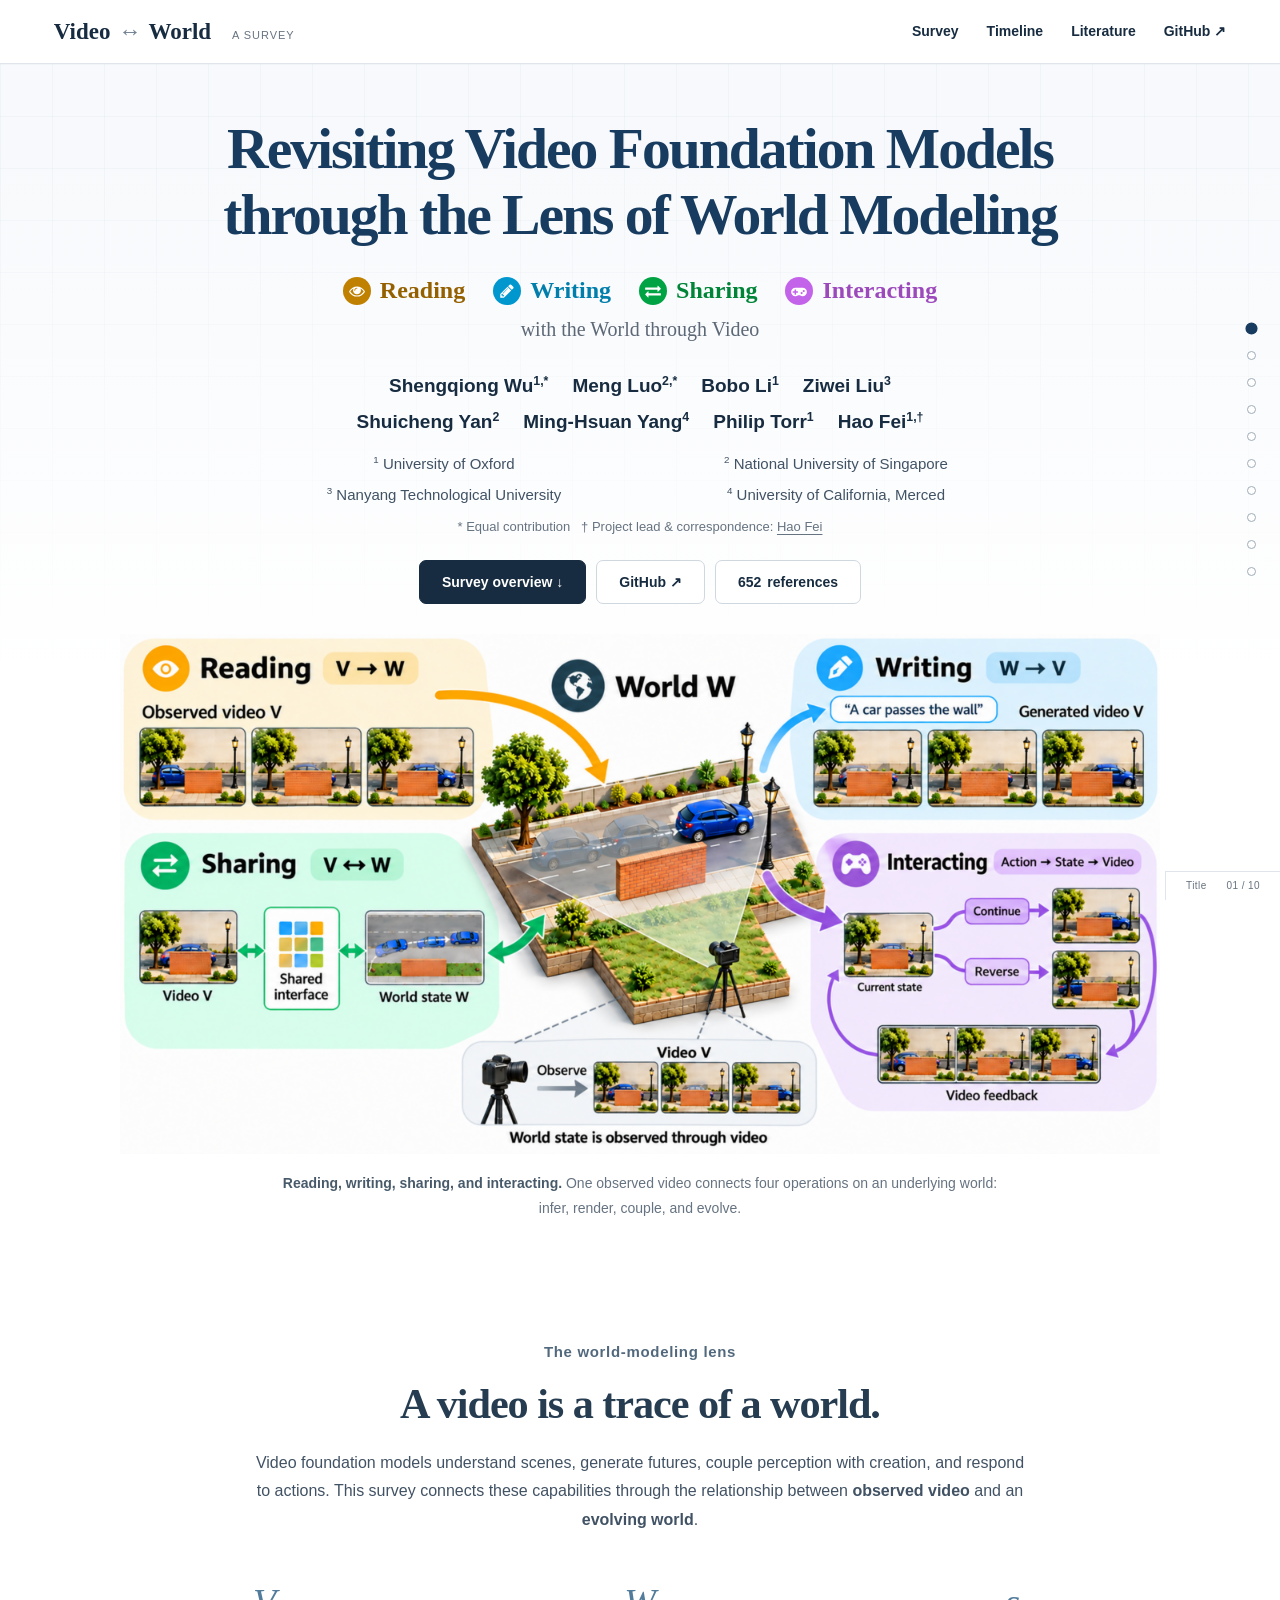
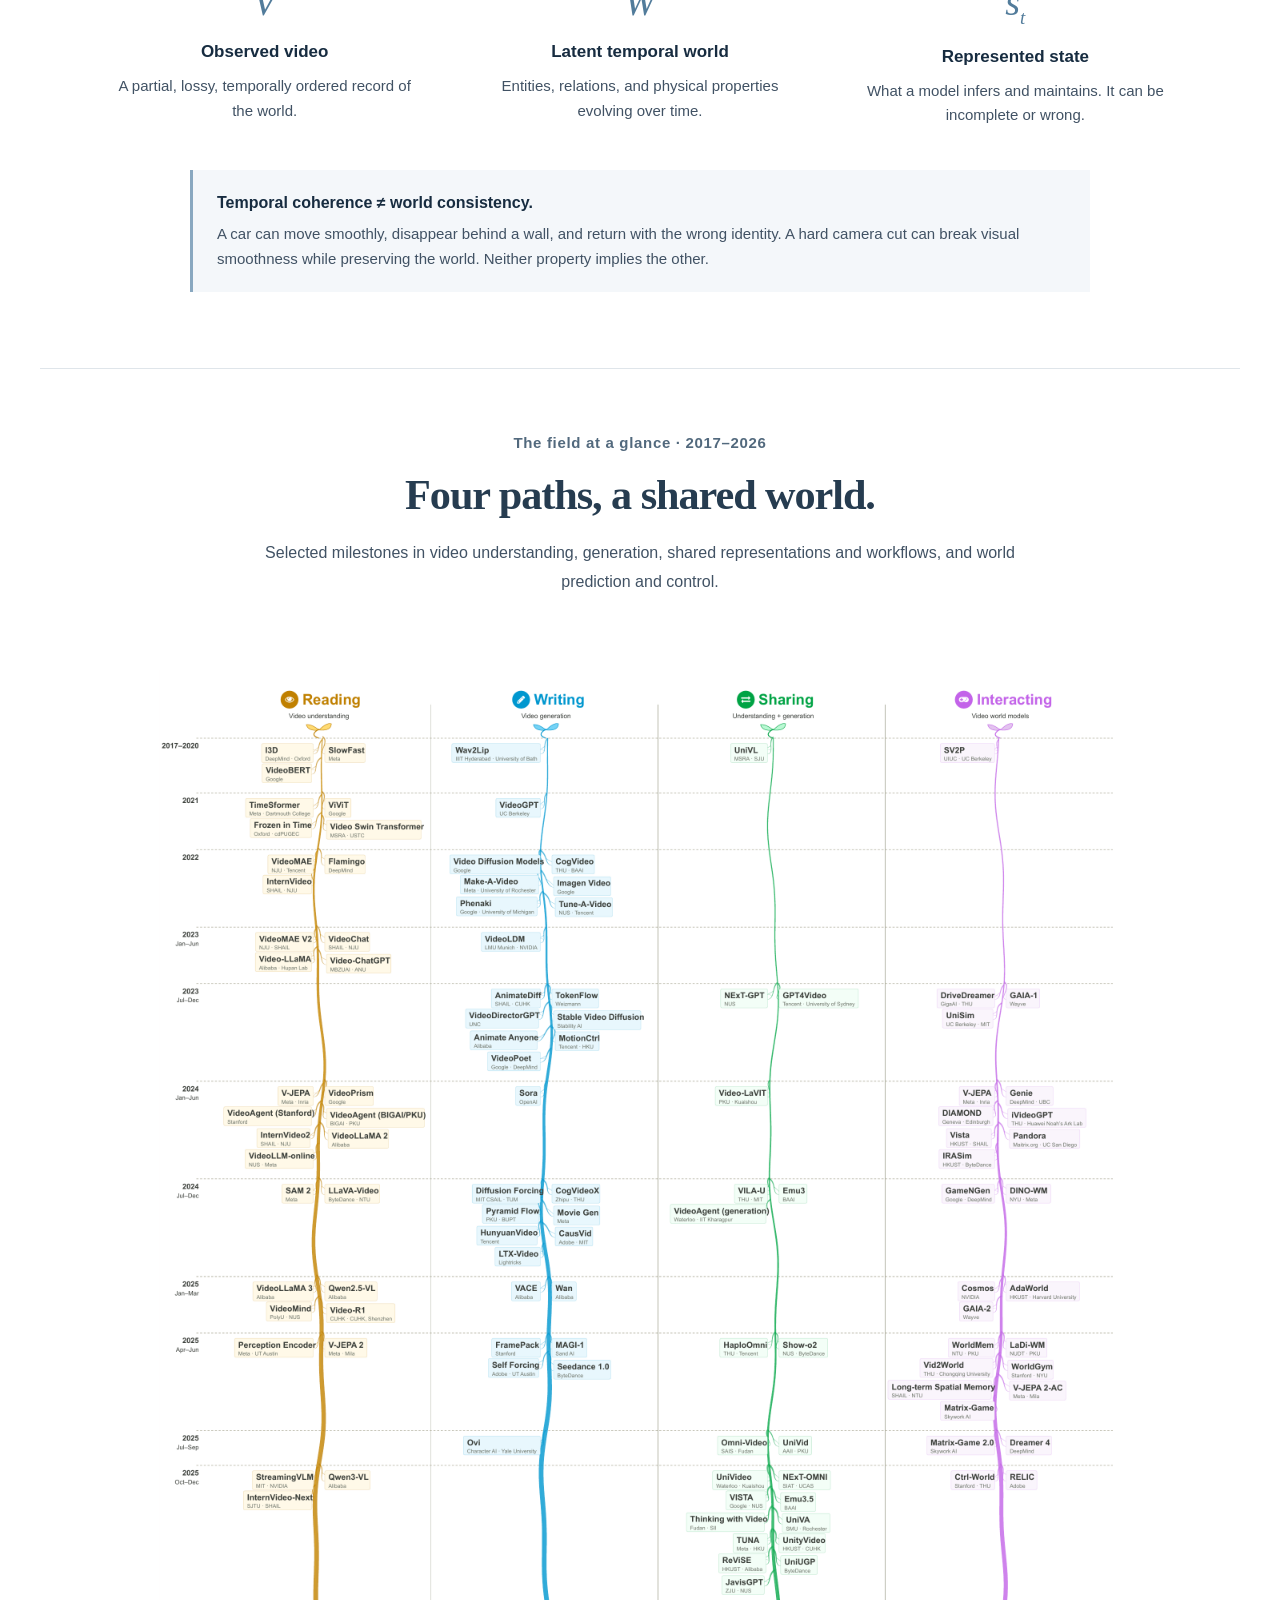
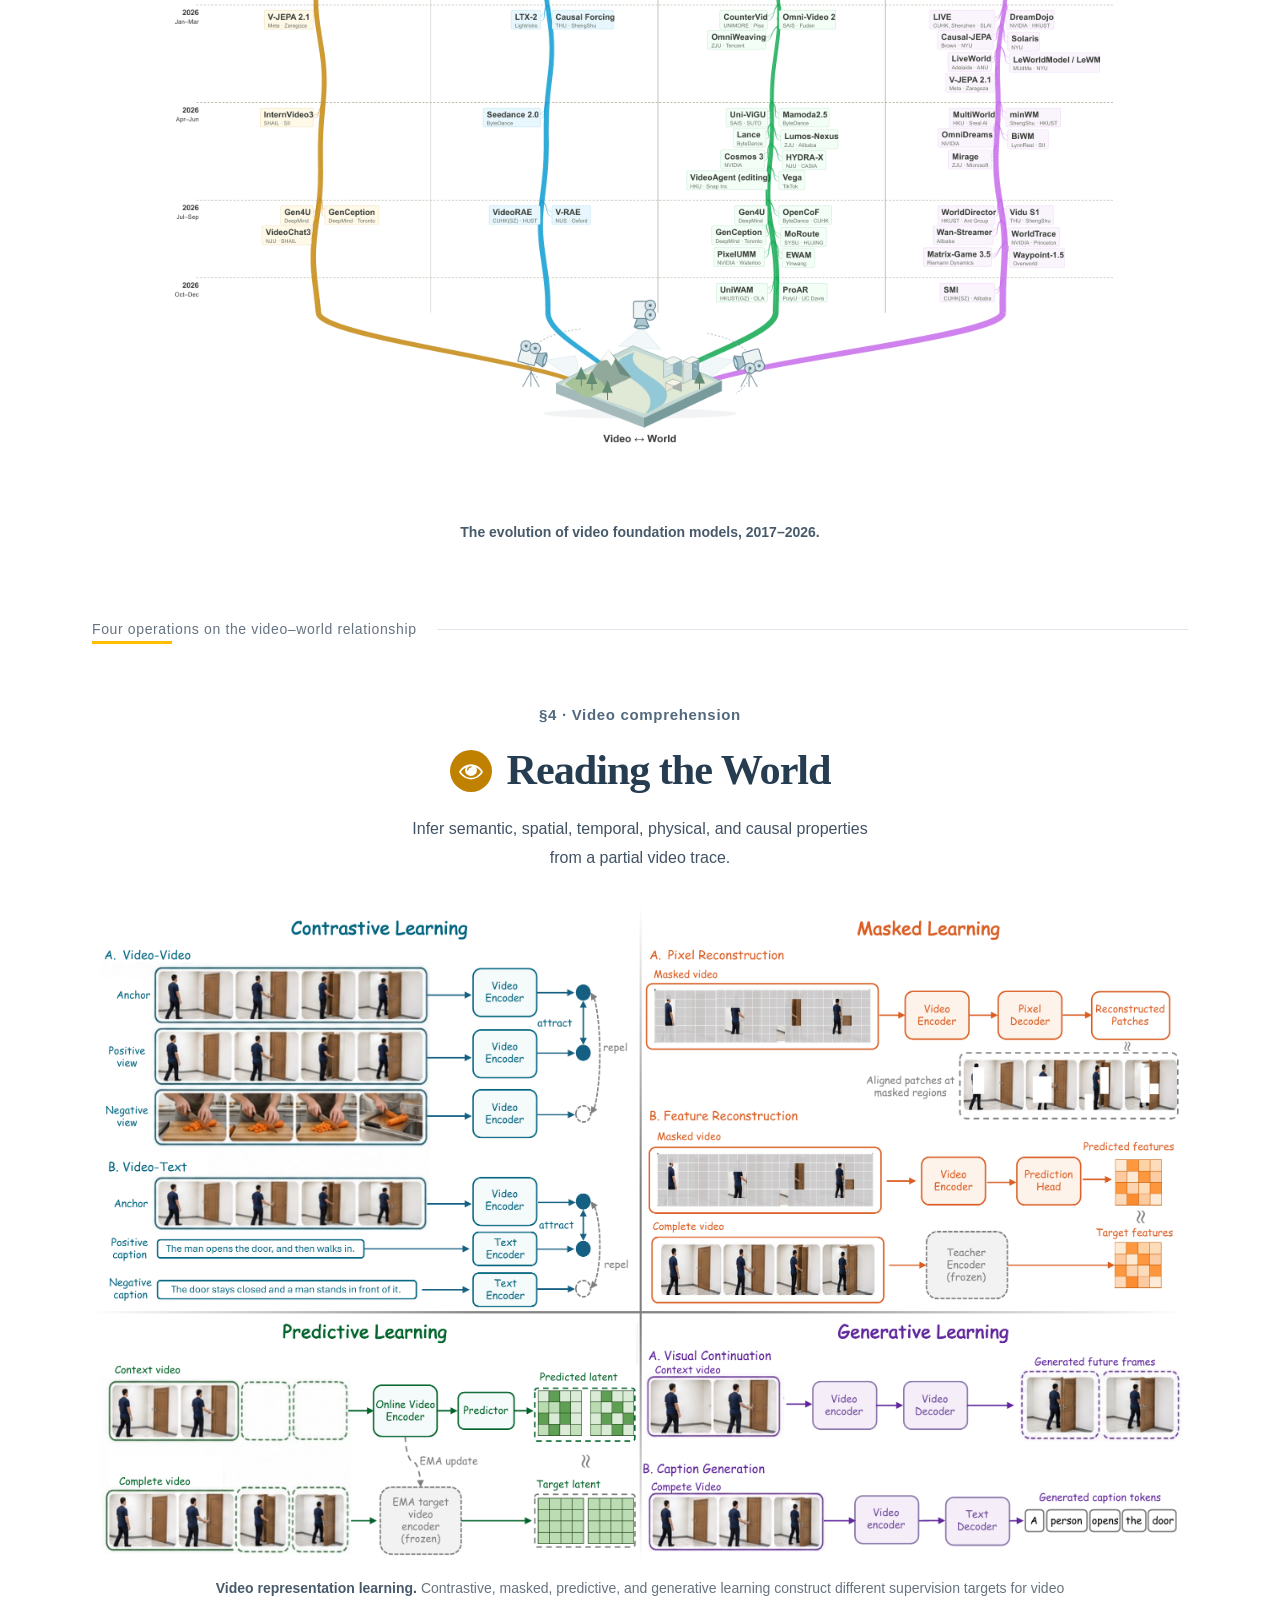
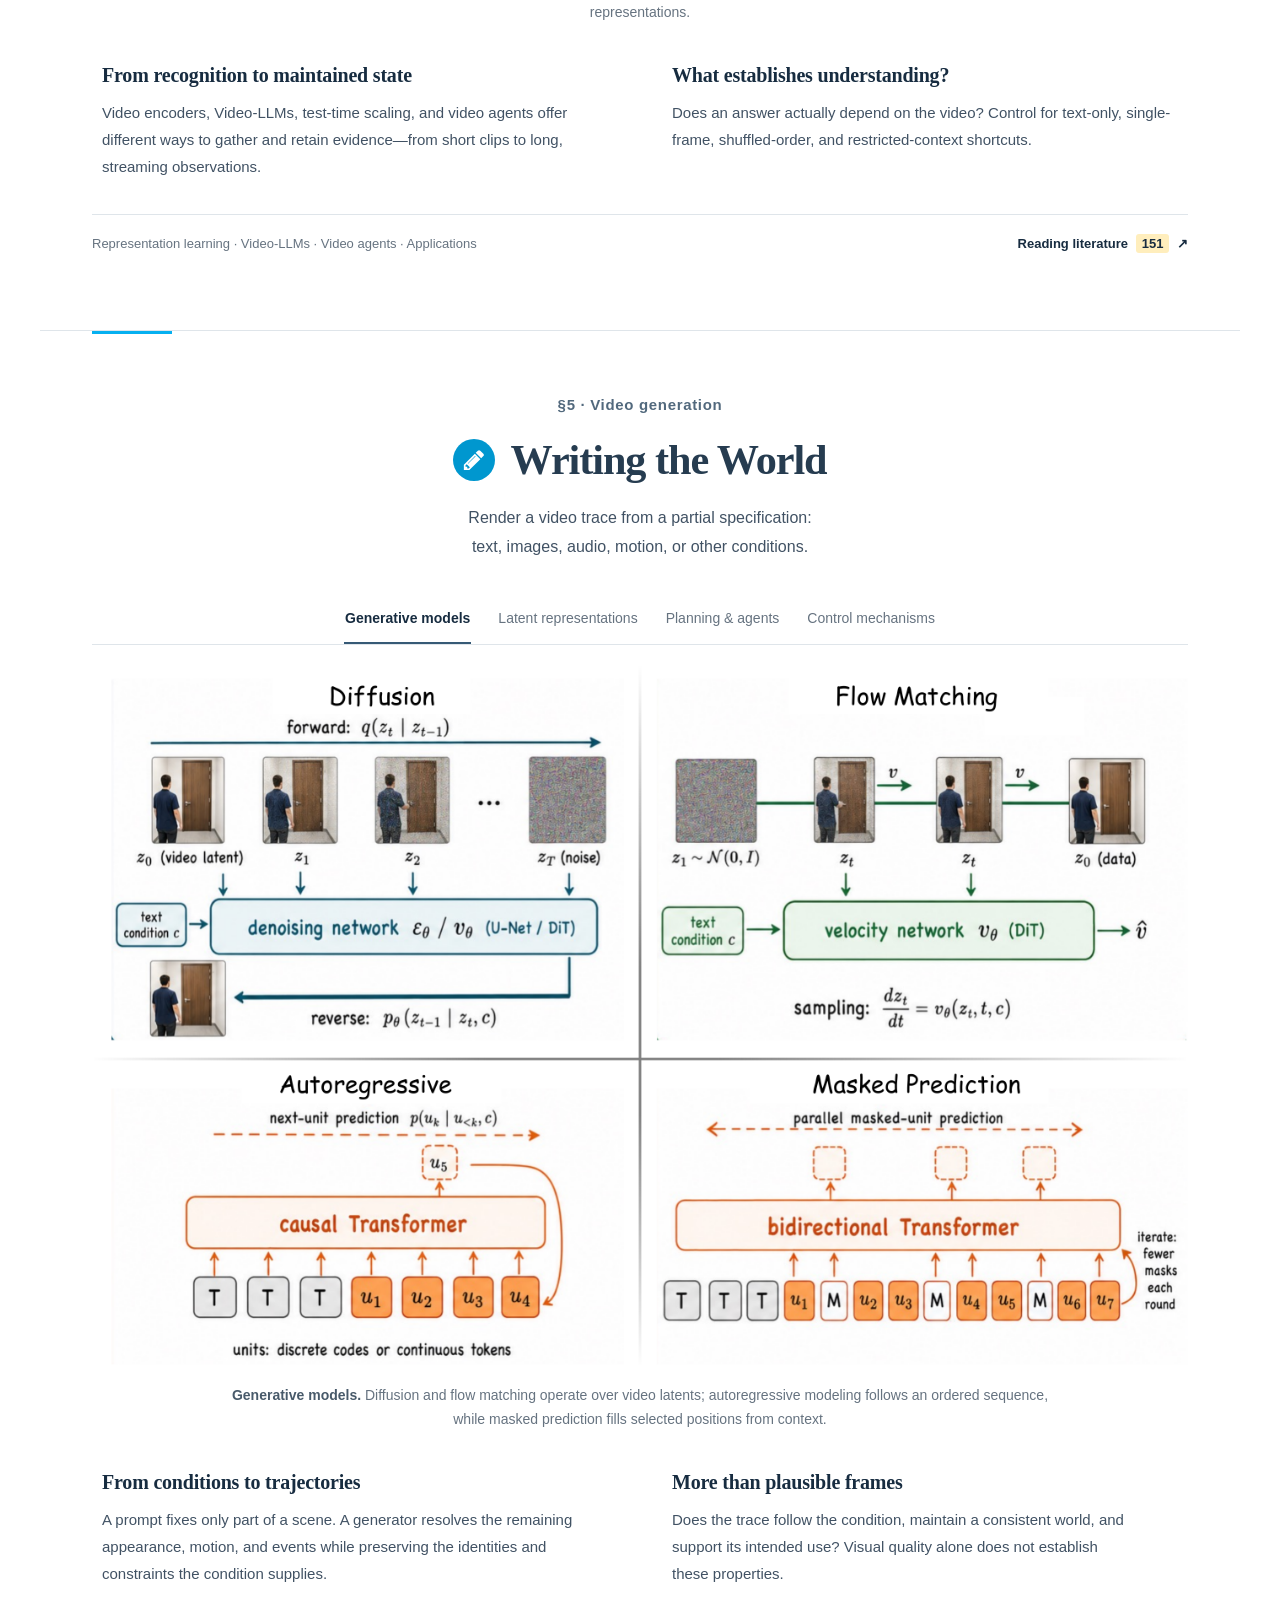
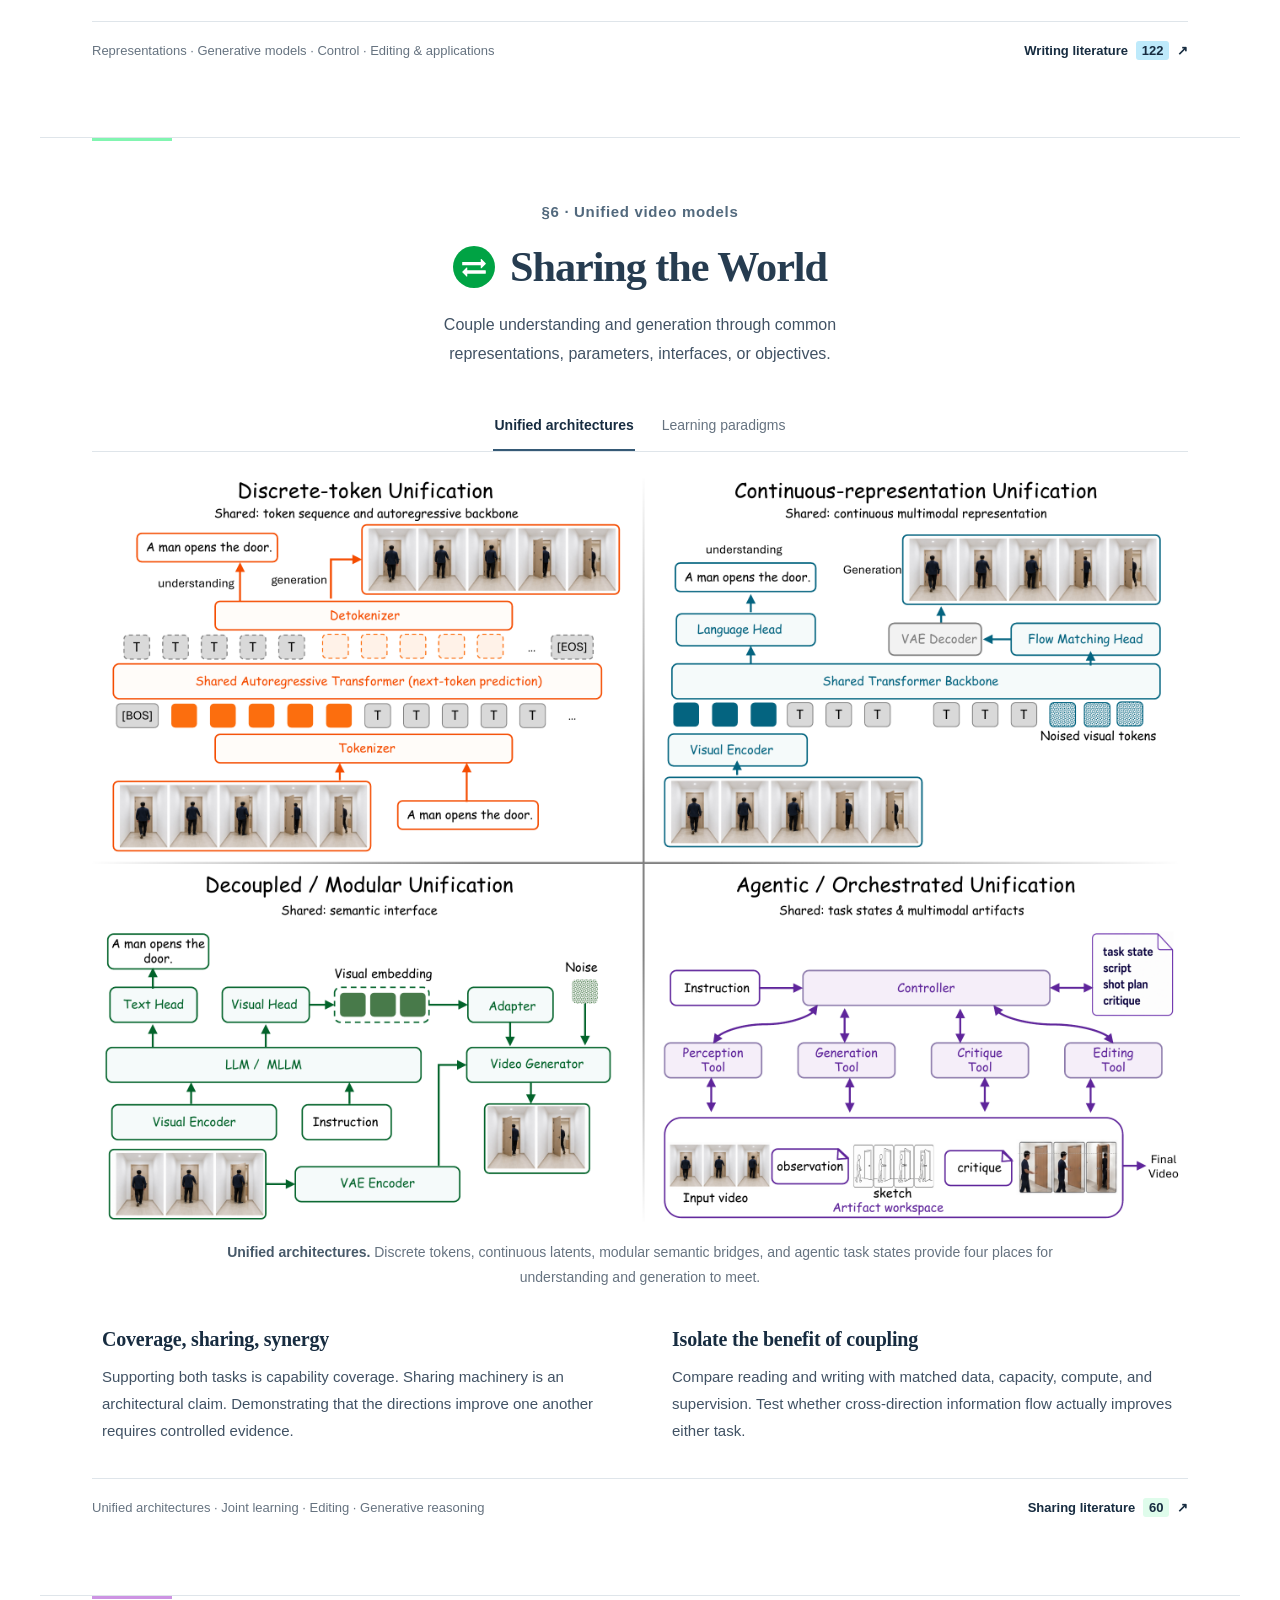
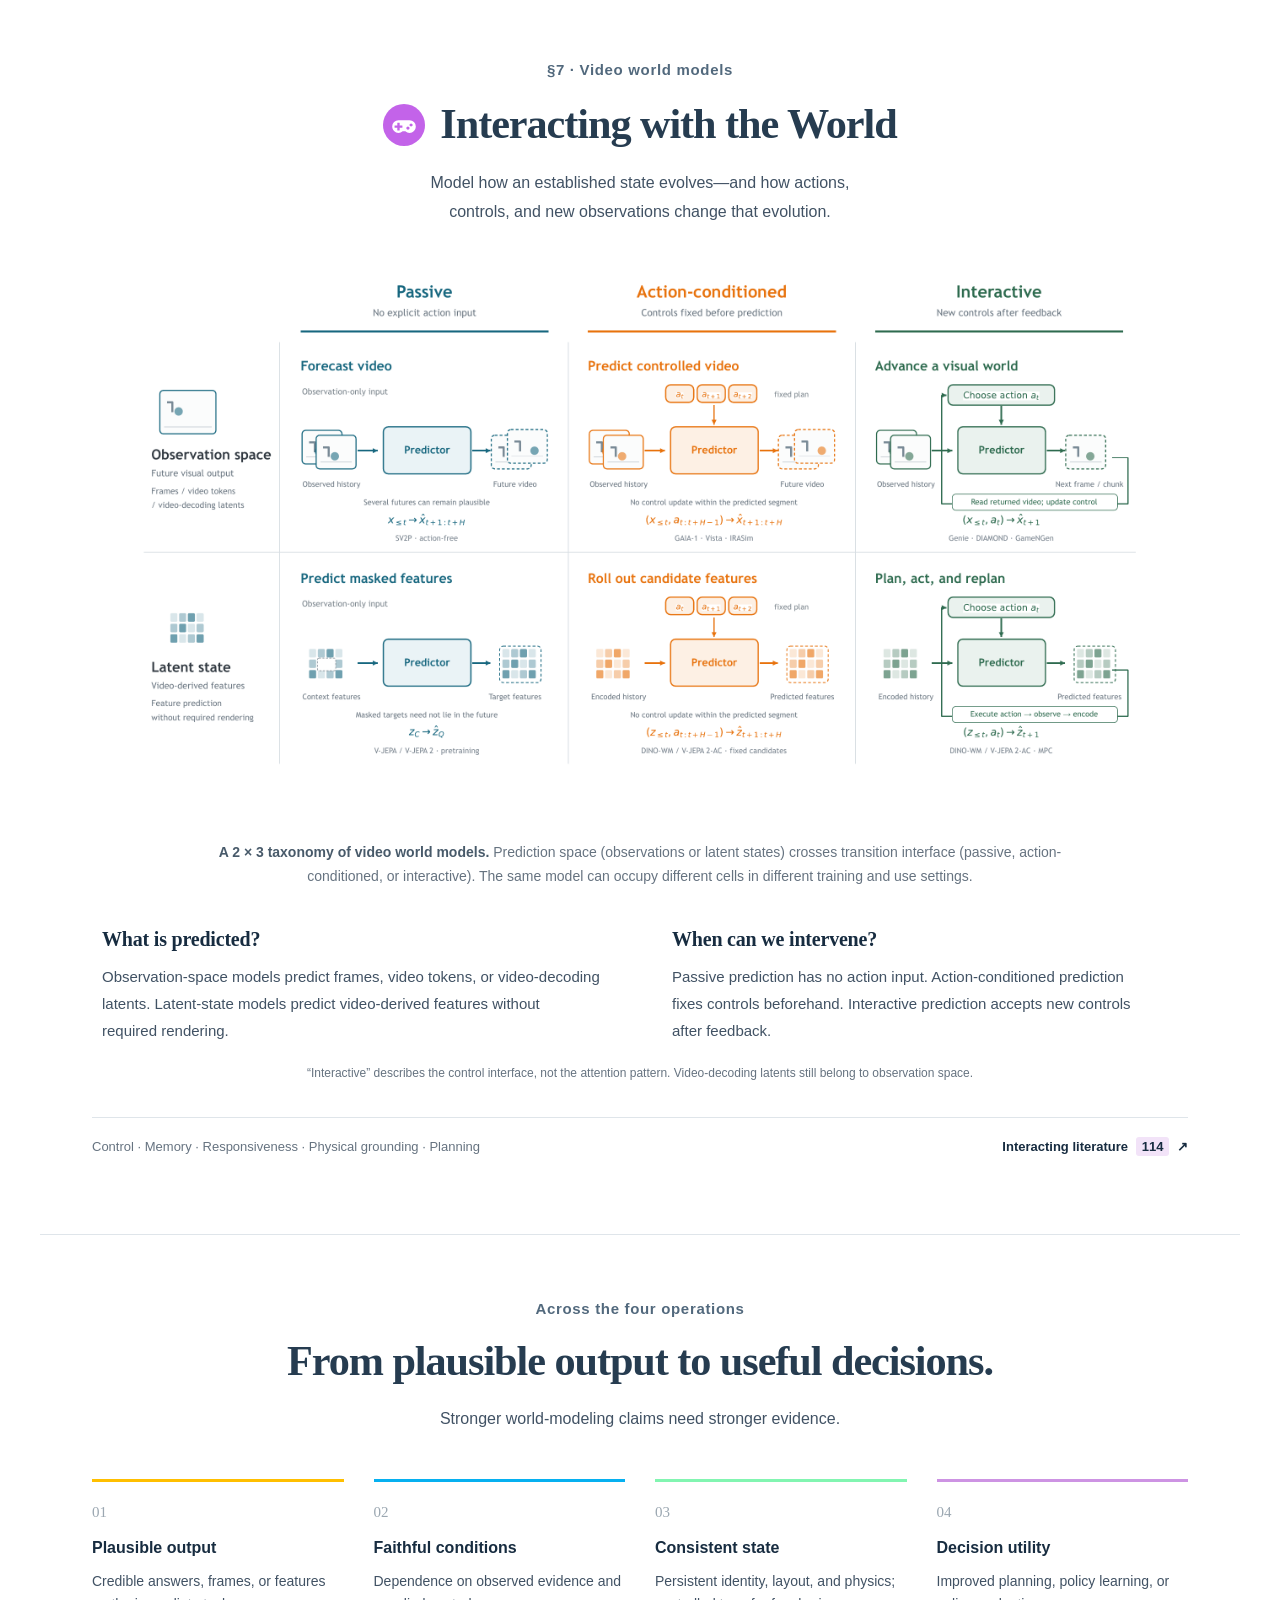
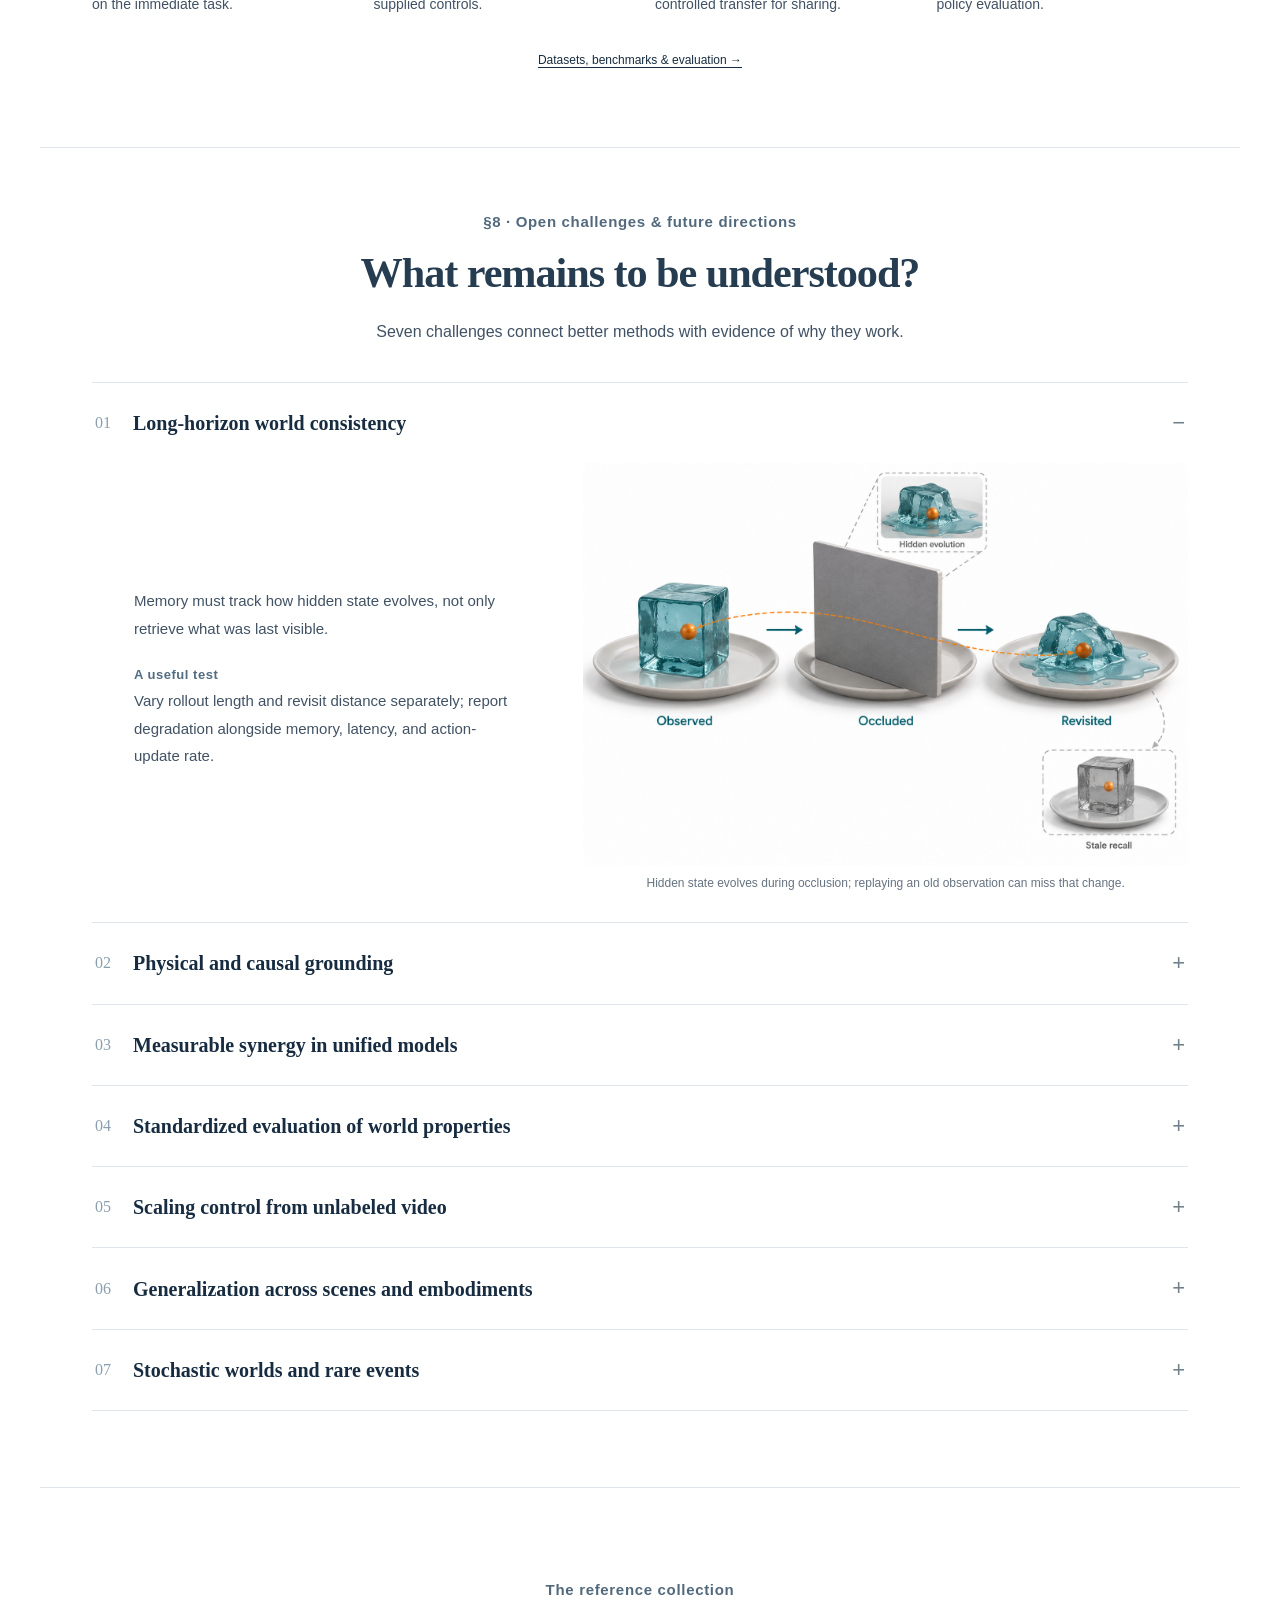
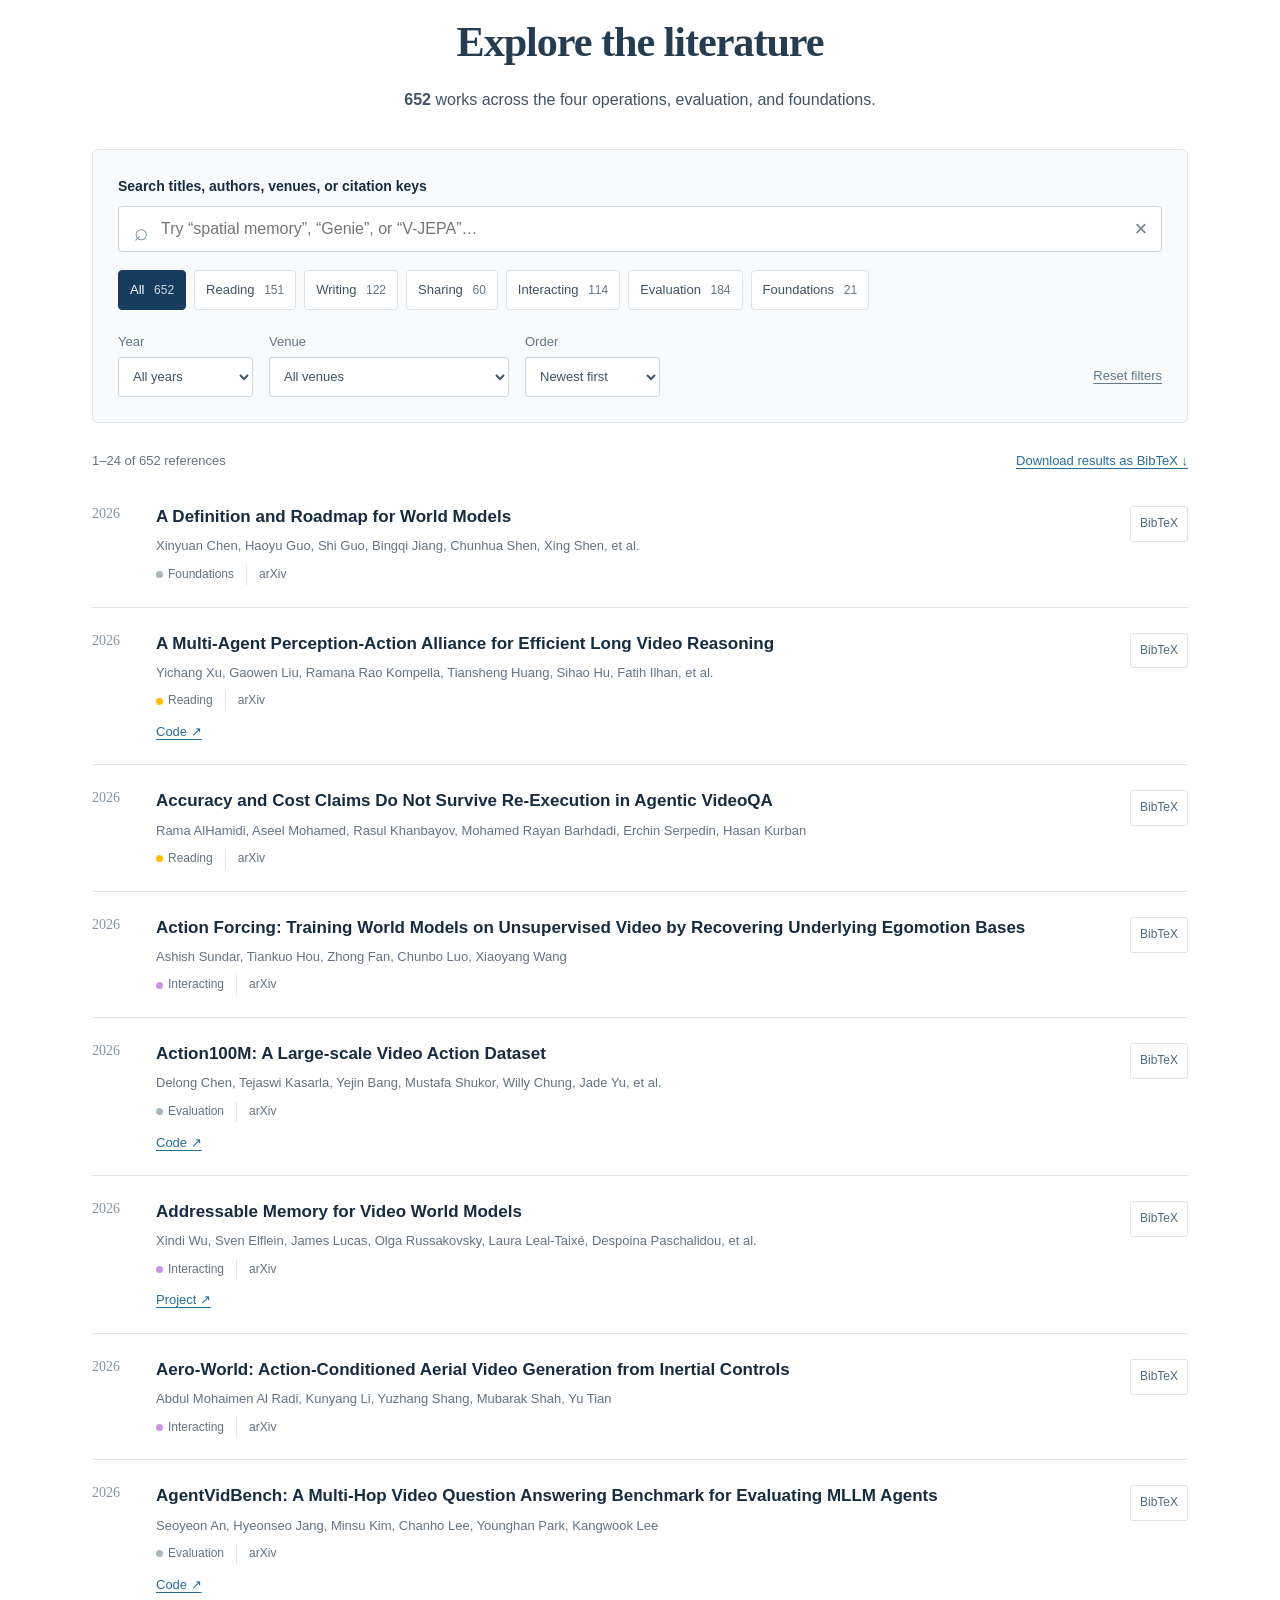
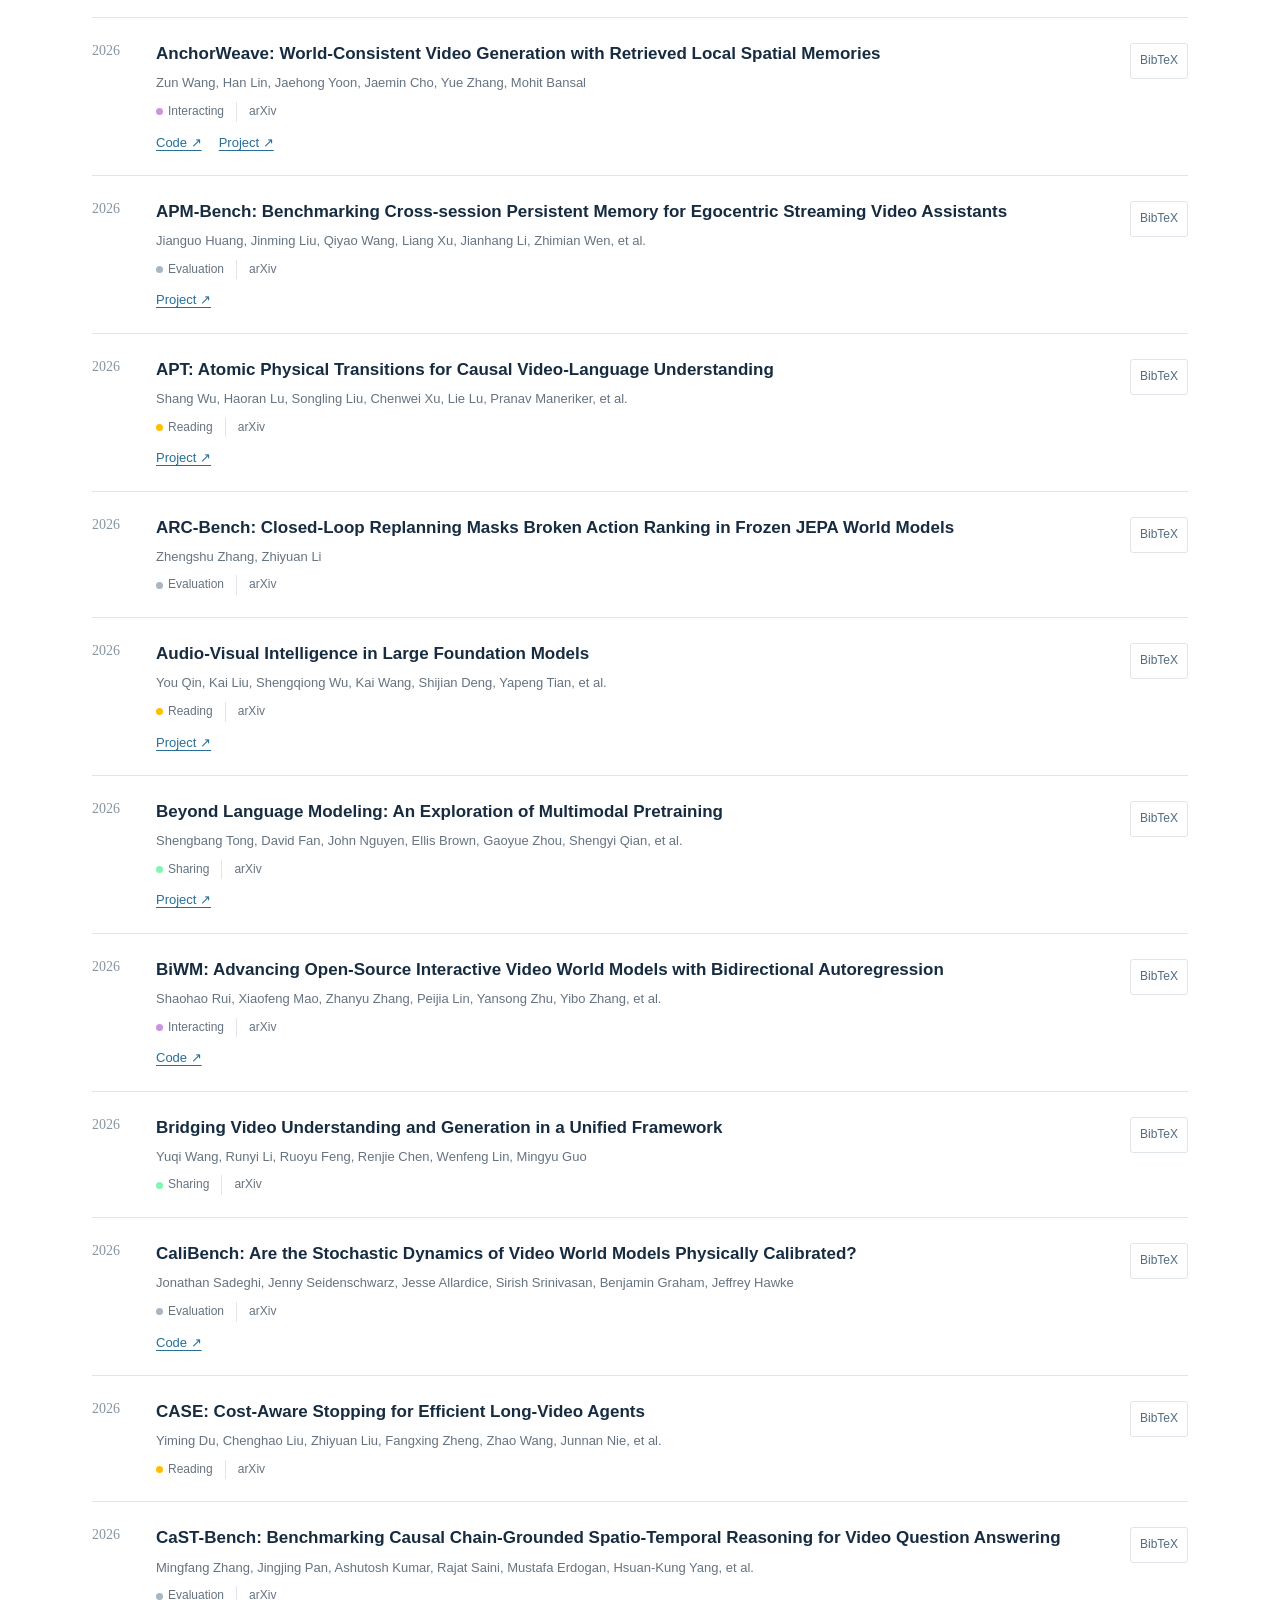
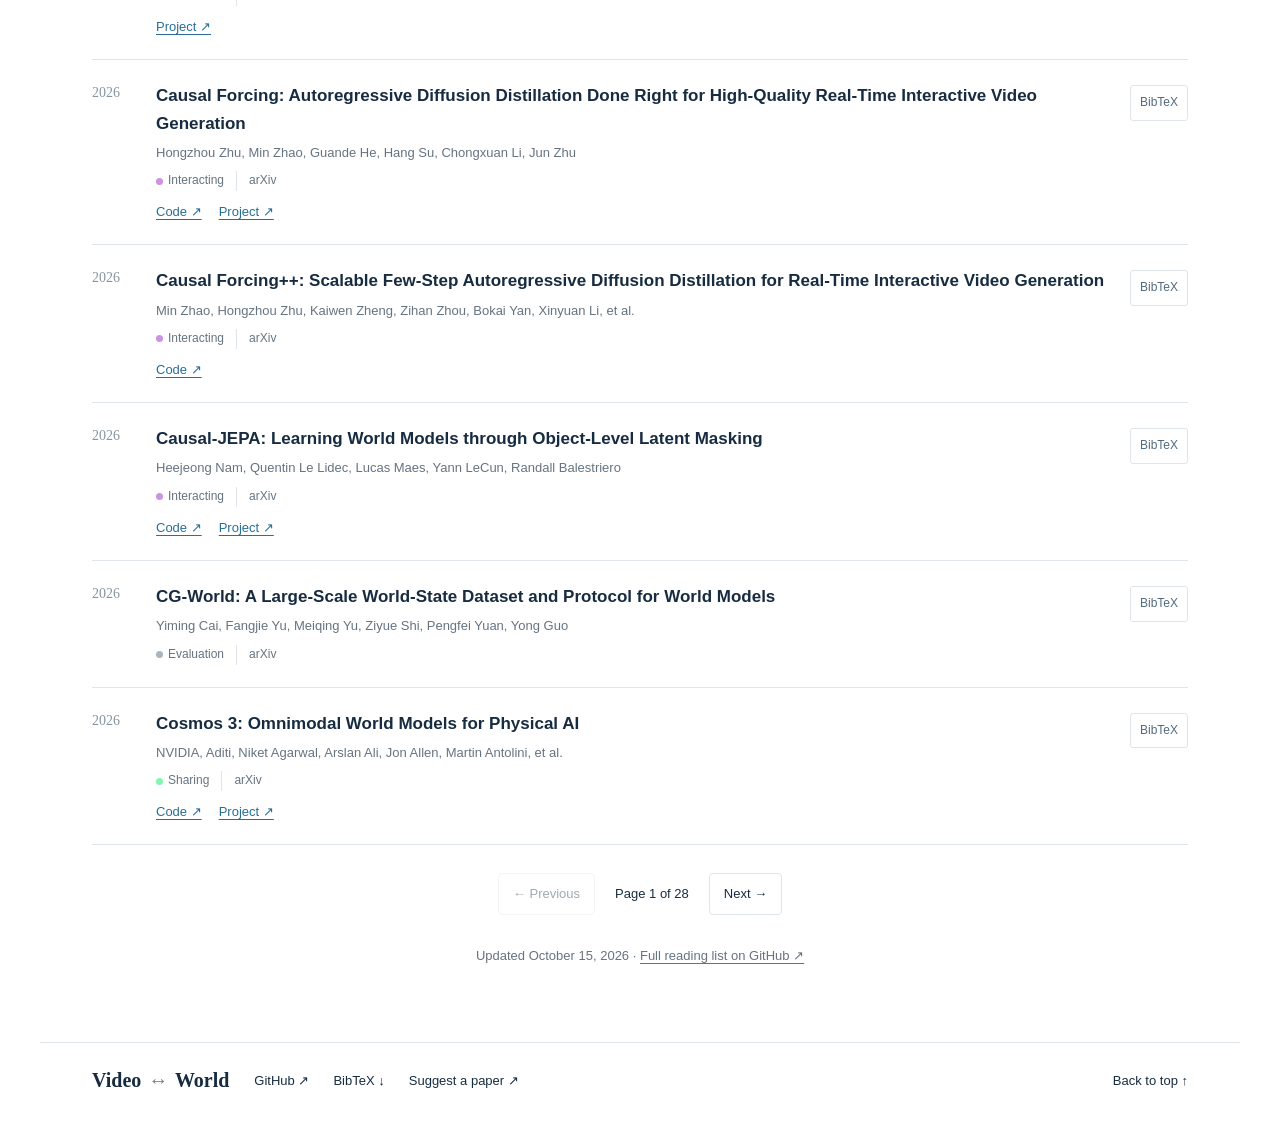
==== commit c315db14: "Refine title typography and reading experience; expose verified resources" ====
--- a/index.html
+++ b/index.html
@@ -4,7 +4,7 @@
   <meta charset="utf-8">
   <meta name="viewport" content="width=device-width, initial-scale=1">
   <meta name="theme-color" content="#ffffff">
-  <title>Video Foundation Models through the Lens of World Modeling</title>
+  <title>Revisiting Video Foundation Models through the Lens of World Modeling</title>
   <meta name="description" content="Reading, Writing, Sharing, and Interacting with the World through Video. Explore the survey through its original figures, research timeline, and 652 references.">
   <meta property="og:title" content="Revisiting Video Foundation Models through the Lens of World Modeling">
   <meta property="og:description" content="A visual guide to the survey: four operations, one world-modeling lens, and an open research library.">
@@ -42,7 +42,7 @@
   <main id="main">
     <section class="cover" id="top" data-chapter="Title" aria-labelledby="project-title">
       <div class="cover-inner">
-        <h1 id="project-title"><span class="title-prelude">Revisiting</span>Video Foundation Models<span class="title-lens">through the Lens of <em>World Modeling</em></span></h1>
+        <h1 id="project-title"><span class="title-line">Revisiting Video Foundation Models</span> <span class="title-line">through the Lens of World Modeling</span></h1>
         <nav class="four-operations" aria-label="Four operations">
           <a href="#reading" class="reading"><img src="assets/icons/reading.svg" width="36" height="36" alt=""><span>Reading</span></a>
           <a href="#writing" class="writing"><img src="assets/icons/writing.svg" width="36" height="36" alt=""><span>Writing</span></a>
@@ -51,12 +51,11 @@
         </nav>
         <p class="cover-subtitle">with the World through Video</p>
         <div class="byline">
-          <p class="authors">Shengqiong Wu<sup>1,*</sup> <span>·</span> Meng Luo<sup>2,*</sup> <span>·</span> Bobo Li<sup>1</sup> <span>·</span> Ziwei Liu<sup>3</sup><br>Shuicheng Yan<sup>2</sup> <span>·</span> Ming-Hsuan Yang<sup>4</sup> <span>·</span> Philip Torr<sup>1</sup> <span>·</span> Hao Fei<sup>1,†</sup></p>
+          <p class="authors"><span class="author-row"><span class="author">Shengqiong Wu<sup>1,*</sup></span> <span class="author">Meng Luo<sup>2,*</sup></span> <span class="author">Bobo Li<sup>1</sup></span> <span class="author">Ziwei Liu<sup>3</sup></span></span> <span class="author-row"><span class="author">Shuicheng Yan<sup>2</sup></span> <span class="author">Ming-Hsuan Yang<sup>4</sup></span> <span class="author">Philip Torr<sup>1</sup></span> <span class="author">Hao Fei<sup>1,†</sup></span></span></p>
           <p class="affiliations"><span><sup>1</sup> University of Oxford</span><span><sup>2</sup> National University of Singapore</span><span><sup>3</sup> Nanyang Technological University</span><span><sup>4</sup> University of California, Merced</span></p>
           <p class="author-notes">* Equal contribution &nbsp; † Project lead & correspondence: <a href="mailto:haofei7419@gmail.com">Hao Fei</a></p>
         </div>
-        <div class="cover-actions"><a class="button primary" href="#lens">Read the survey ↓</a><a class="button" href="https://github.com/vid-gen/awesome-video-world-model">GitHub ↗</a><a class="button" href="#library"><span data-total>652</span> references</a></div>
-        <p class="publication-status">Paper forthcoming · Survey overview & reference collection available</p>
+        <div class="cover-actions"><a class="button primary" href="#lens">Survey overview ↓</a><a class="button" href="https://github.com/vid-gen/awesome-video-world-model">GitHub ↗</a><a class="button" href="#library"><span data-total>652</span> references</a></div>
         <figure class="paper-figure cover-figure">
         <a class="figure-link" href="assets/figures/overview.webp" data-figure data-title="Reading, writing, sharing, and interacting" aria-label="Enlarge: Reading, writing, sharing, and interacting"><img src="assets/figures/overview.webp" width="2600" height="1300" fetchpriority="high" decoding="async" alt="One observed video connects four operations on an underlying world: infer, render, couple, and evolve."><span class="enlarge" aria-hidden="true">↗ Enlarge figure</span></a>
         <figcaption><strong>Reading, writing, sharing, and interacting.</strong> One observed video connects four operations on an underlying world: infer, render, couple, and evolve.</figcaption>
@@ -85,13 +84,12 @@
         <p>Selected milestones in video understanding, generation, shared representations and workflows, and world prediction and control.</p>
       </header>
       <figure class="paper-figure timeline-figure">
-        <a class="figure-link" href="assets/figures/timeline.webp" data-figure data-title="The evolution of video foundation models" aria-label="Enlarge: The evolution of video foundation models"><img src="assets/figures/timeline.webp" width="2600" height="3680" loading="lazy" decoding="async" alt="The paper’s original timeline follows the parallel development of Reading, Writing, Sharing, and Interacting. Select the figure to inspect individual milestones."><span class="enlarge" aria-hidden="true">↗ Enlarge figure</span></a>
-        <figcaption><strong>The evolution of video foundation models.</strong> The paper’s original timeline follows the parallel development of Reading, Writing, Sharing, and Interacting. Select the figure to inspect individual milestones.</figcaption>
-      </figure>
-      <p class="figure-note">Selected milestones, not an exhaustive history. <a href="#library">Explore the full reference collection →</a></p>
-    </section>
-
-    <div id="operations" class="operations-intro"><p>Four operations on the video–world relationship</p><span>Explore the survey</span></div>
+        <a class="figure-link" href="assets/figures/timeline.webp" data-figure data-title="The evolution of video foundation models" aria-label="Enlarge: The evolution of video foundation models"><img src="assets/figures/timeline.webp" width="2600" height="3680" loading="lazy" decoding="async" alt="Selected milestones in Reading, Writing, Sharing, and Interacting, 2017–2026."><span class="enlarge" aria-hidden="true">↗ Enlarge figure</span></a>
+        <figcaption><strong>The evolution of video foundation models, 2017–2026.</strong></figcaption>
+      </figure>
+    </section>
+
+    <div id="operations" class="operations-intro"><p>Four operations on the video–world relationship</p></div>
 
     <section class="chapter operation reading-section" id="reading" data-chapter="Reading" aria-labelledby="reading-title">
       <header class="chapter-heading operation-heading">
@@ -239,7 +237,7 @@
     </section>
 
     <section class="chapter library-section" data-chapter="Literature" id="library" aria-labelledby="library-title">
-      <header class="chapter-heading"><p class="kicker">The reference collection</p><h2 id="library-title">Explore the literature</h2><p>Search <strong data-total>652</strong> works across the four operations, evaluation, and foundations.<br>Prefer a reading list? <a href="https://github.com/vid-gen/awesome-video-world-model#literature">Browse the complete collection on GitHub ↗</a></p></header>
+      <header class="chapter-heading"><p class="kicker">The reference collection</p><h2 id="library-title">Explore the literature</h2><p><strong data-total>652</strong> works across the four operations, evaluation, and foundations.</p></header>
       <div class="library-tools" id="library-tools" hidden>
         <form id="search-form" role="search"><label for="search">Search titles, authors, venues, or citation keys</label><div class="search-wrap"><span aria-hidden="true">⌕</span><input id="search" type="search" placeholder="Try “spatial memory”, “Genie”, or “V-JEPA”…" autocomplete="off"><button type="button" id="clear-search" aria-label="Clear search">×</button></div></form>
         <div class="library-categories" role="group" aria-label="Filter by research area"><button type="button" data-category="all" aria-pressed="true">All <span data-count="all">652</span></button><button type="button" data-category="understanding" aria-pressed="false">Reading <span data-count="understanding">151</span></button><button type="button" data-category="generation" aria-pressed="false">Writing <span data-count="generation">122</span></button><button type="button" data-category="unified" aria-pressed="false">Sharing <span data-count="unified">60</span></button><button type="button" data-category="world-models" aria-pressed="false">Interacting <span data-count="world-models">114</span></button><button type="button" data-category="evaluation" aria-pressed="false">Evaluation <span data-count="evaluation">184</span></button><button type="button" data-category="background" aria-pressed="false">Foundations <span data-count="background">21</span></button></div>
@@ -250,23 +248,17 @@
       <p id="library-error" hidden>The library could not be loaded. You can still <a href="https://github.com/vid-gen/awesome-video-world-model#contents">browse all references on GitHub</a> or <a href="references.bib" download>download the bibliography</a>.</p>
       <noscript><p>JavaScript enables search and filtering. The <a href="https://github.com/vid-gen/awesome-video-world-model#contents">complete literature list</a> and <a href="references.bib">BibTeX bibliography</a> are available without it.</p></noscript>
       <nav class="pagination" aria-label="Reference pages" id="pagination" hidden><button type="button" id="previous-page">← Previous</button><span id="page-status"></span><button type="button" id="next-page">Next →</button></nav>
-      <p class="library-note">Each work is listed once in its primary research area. Publication years and venues follow the cited records; a preprint year can differ from its later publication. Updated October 14, 2026.</p>
-    </section>
-
-
-    <section class="chapter publication-section" id="publication" aria-labelledby="publication-title">
-      <p class="kicker">An open research collection</p>
-      <h2 id="publication-title">Keep exploring.</h2>
-      <p>The manuscript is forthcoming. The survey overview and reference collection are available now.</p>
-      <div class="cover-actions"><a class="button primary" href="https://github.com/vid-gen/awesome-video-world-model">Explore GitHub ↗</a><a class="button" href="references.bib" download>Download BibTeX ↓</a><a class="button" href="https://github.com/vid-gen/awesome-video-world-model/issues/new?template=new-paper.yml">Suggest a paper ↗</a></div>
-    </section>
+      <p class="library-note">Updated October 15, 2026 · <a href="https://github.com/vid-gen/awesome-video-world-model#literature">Full reading list on GitHub ↗</a></p>
+    </section>
+
+
   </main>
-  <footer><a class="wordmark" href="#top">Video <span>↔</span> World</a><p>Reading · Writing · Sharing · Interacting</p><a href="#top">Back to top ↑</a></footer>
+  <footer><a class="wordmark" href="#top">Video <span>↔</span> World</a><nav aria-label="Resources"><a href="https://github.com/vid-gen/awesome-video-world-model">GitHub ↗</a><a href="references.bib" download>BibTeX ↓</a><a href="https://github.com/vid-gen/awesome-video-world-model/issues/new?template=new-paper.yml">Suggest a paper ↗</a></nav><a href="#top">Back to top ↑</a></footer>
   <div class="reading-progress" aria-hidden="true"><span id="current-chapter">Title</span><span id="chapter-position">01 / 10</span></div>
   <dialog id="figure-dialog" class="figure-dialog" aria-labelledby="figure-title">
     <div class="figure-dialog-toolbar"><h2 id="figure-title">Survey figure</h2><div><button type="button" id="zoom-figure" aria-pressed="false">Zoom in</button><a id="original-figure" target="_blank" rel="noopener">Open original ↗</a><button type="button" id="close-figure" aria-label="Close figure">×</button></div></div>
     <div class="figure-viewport" tabindex="0" aria-label="Figure viewer; scroll to explore when zoomed"><img id="expanded-figure" alt=""></div>
-    <p class="figure-dialog-note">Original survey artwork · Zoom in to inspect labels · Esc to close</p>
+    <p class="figure-dialog-note">Scroll to explore · Esc to close</p>
   </dialog>
   <dialog id="bib-dialog" aria-labelledby="bib-title">
     <div class="dialog-heading"><h2 id="bib-title">BibTeX reference</h2><button type="button" id="close-bib" aria-label="Close BibTeX dialog">×</button></div>
--- a/assets/styles.css
+++ b/assets/styles.css
@@ -44,7 +44,7 @@
 .wordmark { font: bold 23px/1.2 var(--serif); text-decoration: none; white-space: nowrap; }
 .wordmark > span { font-weight: 400; color: #718293; padding: 0 2px; }
 .wordmark small { font: 11px var(--sans); color: var(--muted); letter-spacing: .09em; text-transform: uppercase; margin-left: 15px; }
-.site-header nav { display: flex; align-items: center; gap: 28px; font-size: 13px; font-weight: 600; }
+.site-header nav { display: flex; align-items: center; gap: 28px; font-size: 14px; font-weight: 600; }
 .site-header nav a { text-decoration: none; padding-block: 6px; }
 .chapter-nav { position: fixed; right: 16px; top: 50%; transform: translateY(-50%); z-index: 25; display: grid; }
 .chapter-nav a { width: 26px; height: 27px; display: grid; place-items: center; text-decoration: none; position: relative; }
@@ -62,10 +62,8 @@
   background-size: 100% 100%, 52px 52px, 52px 52px; background-color: #f7f9fc;
 }
 .cover-inner { max-width: 1160px; margin: auto; text-align: center; }
-h1 { color: var(--navy); font: bold clamp(42px, 5.2vw, 74px)/1.05 var(--serif); letter-spacing: -.045em; }
-.title-prelude { display: block; color: #546b80; font: 12px/1 var(--sans); letter-spacing: .24em; text-transform: uppercase; margin-bottom: 16px; }
-.title-lens { display: block; font-size: .61em; letter-spacing: -.025em; margin-top: 13px; line-height: 1.2; }
-.title-lens em { font-style: normal; color: #367397; }
+h1 { color: var(--navy); font: bold clamp(36px, 4.5vw, 62px)/1.15 var(--serif); letter-spacing: -.035em; }
+.title-line { display: block; }
 .four-operations { display: flex; justify-content: center; flex-wrap: wrap; gap: 12px 28px; margin-top: 27px; }
 .four-operations a { display: inline-flex; gap: 9px; align-items: center; text-decoration: none; font: bold 24px/1.3 var(--serif); }
 .four-operations img { width: 28px; height: 28px; transition: transform .18s; }
@@ -76,17 +74,17 @@
 .four-operations .interacting { color: #9c49bc; }
 .cover-subtitle { font: 20px/1.5 var(--serif); margin-top: 7px; color: #5c6876; }
 .byline { max-width: 960px; margin: 24px auto 0; }
-.authors { font-size: 14px; font-weight: 550; line-height: 1.9; }
-.authors span { color: #a2aab2; padding: 0 5px; }
-.affiliations { display: flex; flex-wrap: wrap; justify-content: center; column-gap: 18px; max-width: 820px; margin: 8px auto 0; color: var(--body); font-size: 11px; line-height: 1.8; }
+.authors { font-size: 19px; font-weight: 550; line-height: 1.9; }
+.author-row { display: flex; flex-wrap: wrap; justify-content: center; gap: 0 24px; }
+.author { white-space: nowrap; }
+.affiliations { display: grid; grid-template-columns: 1fr 1fr; gap: 4px 24px; max-width: 760px; margin: 10px auto 0; color: var(--body); font-size: 15px; line-height: 1.8; }
 .affiliations span { white-space: nowrap; }
-.author-notes { margin-top: 5px; font-size: 10px; color: var(--muted); }
+.author-notes { margin-top: 8px; font-size: 13px; color: var(--muted); }
 .cover-actions { display: flex; justify-content: center; flex-wrap: wrap; gap: 10px; margin-top: 23px; }
-.button { min-height: 41px; display: inline-flex; align-items: center; justify-content: center; gap: 6px; padding: 8px 22px; border: 1px solid #cfd7df; border-radius: 7px; background: #fff; color: var(--ink); text-decoration: none; font-size: 13px; font-weight: 600; transition: background .15s, transform .15s; }
+.button { min-height: 44px; display: inline-flex; align-items: center; justify-content: center; gap: 6px; padding: 9px 22px; border: 1px solid #cfd7df; border-radius: 7px; background: #fff; color: var(--ink); text-decoration: none; font-size: 14px; font-weight: 600; transition: background .15s, transform .15s; }
 .button:hover { color: var(--ink); border-color: #8b9bab; transform: translateY(-1px); background: #f3f6f9; }
 .button.primary { color: #fff; border-color: #172c40; background: #172c40; }
 .button.primary:hover { background: #2b4b67; }
-.publication-status { color: var(--muted); font-size: 10px; margin-top: 9px; }
 .cover .cover-figure { max-width: 1040px; margin: 30px auto 0; }
 .cover-figure figcaption { max-width: 720px; }
 
@@ -94,7 +92,7 @@
 .chapter { max-width: 1200px; margin: auto; padding: 62px 52px 76px; position: relative; scroll-margin-top: 0; }
 .chapter + .chapter { border-top: 1px solid var(--line); }
 .chapter-heading { text-align: center; margin: 0 auto 34px; }
-.kicker { text-transform: uppercase; letter-spacing: .16em; font-size: 10px; font-weight: 650; color: var(--muted); margin-bottom: 15px; }
+.kicker { letter-spacing: .045em; font-size: 15px; font-weight: 600; color: #52697d; margin-bottom: 15px; }
 h2 { font: bold clamp(30px, 3.3vw, 46px)/1.15 var(--serif); letter-spacing: -.025em; color: #263c50; }
 .chapter-heading > p:last-child:not(.kicker) { max-width: 820px; margin: 20px auto 0; font-size: 16px; color: var(--body); line-height: 1.8; }
 .paper-figure { margin: 24px 0 0; }
@@ -102,24 +100,23 @@
 .figure-link > img { width: 100%; }
 .enlarge { position: absolute; right: 9px; bottom: 8px; padding: 5px 11px; border: 1px solid #d2dbe3; border-radius: 5px; color: #425e74; background: #fffffff2; font-size: 10px; opacity: 0; transition: opacity .15s; }
 .figure-link:hover .enlarge, .figure-link:focus-visible .enlarge { opacity: 1; }
-figcaption { margin: 17px auto 0; text-align: center; color: var(--muted); max-width: 850px; font-size: 12px; line-height: 1.75; }
+figcaption { margin: 17px auto 0; text-align: center; color: var(--muted); max-width: 850px; font-size: 14px; line-height: 1.75; }
 figcaption strong { font-weight: 600; color: #485a6a; }
 .figure-note { color: var(--muted); font-size: 12px; text-align: center; max-width: 880px; margin: 20px auto 0; }
 .figure-note a { color: #286e97; }
 .world-definitions { display: grid; grid-template-columns: repeat(3, 1fr); gap: 50px; margin: 45px 10px 0; text-align: center; }
 .math-symbol { font: italic 38px var(--serif); display: block; color: #527c9b; margin-bottom: 14px; }
 .math-symbol sub { font-size: .5em; }
-.world-definitions h3 { font-size: 15px; margin-bottom: 8px; }
-.world-definitions p { font-size: 13px; color: var(--body); }
-.distinction { max-width: 900px; margin: 42px auto 0; padding: 20px 24px; border-left: 3px solid #89a8c0; background: #f4f7fa; font-size: 13px; color: var(--body); }
-.distinction strong { font-size: 14px; color: var(--ink); }
+.world-definitions h3 { font-size: 17px; margin-bottom: 8px; }
+.world-definitions p { font-size: 15px; color: var(--body); }
+.distinction { max-width: 900px; margin: 42px auto 0; padding: 20px 24px; border-left: 3px solid #89a8c0; background: #f4f7fa; font-size: 15px; color: var(--body); }
+.distinction strong { font-size: 16px; color: var(--ink); }
 .distinction p { margin-top: 6px; }
 .timeline-section { padding-bottom: 64px; }
 .timeline-figure { max-width: 1040px; margin-inline: auto; }
 .timeline-figure figcaption { max-width: 700px; }
-.operations-intro { max-width: 1096px; margin: 10px auto 0; display: flex; align-items: center; gap: 20px; font-size: 10px; text-transform: uppercase; letter-spacing: .14em; color: var(--muted); }
+.operations-intro { max-width: 1096px; margin: 10px auto 0; display: flex; align-items: center; gap: 20px; font-size: 14px; letter-spacing: .045em; color: var(--muted); }
 .operations-intro::after { content: ""; flex: 1; height: 1px; background: var(--line); }
-.operations-intro span { display: none; }
 .operation { --accent: var(--reading); }
 .writing-section { --accent: var(--writing); }
 .sharing-section { --accent: var(--sharing); }
@@ -130,13 +127,13 @@
 .operation-heading .kicker { margin-bottom: 18px; }
 .chapter-notes { display: grid; grid-template-columns: 1fr 1fr; gap: 64px; margin: 36px 10px 0; }
 .chapter-notes h3 { font: bold 20px/1.4 var(--serif); letter-spacing: -.01em; margin-bottom: 10px; }
-.chapter-notes p { color: var(--body); font-size: 13px; line-height: 1.8; }
-.chapter-end { border-top: 1px solid var(--line); margin-top: 34px; padding-top: 18px; display: flex; align-items: center; justify-content: space-between; gap: 20px; font-size: 11px; }
+.chapter-notes p { color: var(--body); font-size: 15px; line-height: 1.8; }
+.chapter-end { border-top: 1px solid var(--line); margin-top: 34px; padding-top: 18px; display: flex; align-items: center; justify-content: space-between; gap: 20px; font-size: 13px; }
 .chapter-end p { color: var(--muted); }
 .chapter-end a { white-space: nowrap; text-decoration: none; font-weight: 600; }
 .chapter-end a span { padding: 2px 6px; margin: 0 4px; background: color-mix(in srgb, var(--accent) 26%, white); border-radius: 3px; }
 .figure-tabs { display: flex; justify-content: center; flex-wrap: wrap; gap: 6px 26px; border-bottom: 1px solid var(--line); margin: 0 auto 20px; }
-.figure-tabs a { padding: 9px 1px 12px; border-bottom: 2px solid transparent; text-decoration: none; font-size: 12px; color: var(--muted); }
+.figure-tabs a { padding: 11px 1px 12px; border-bottom: 2px solid transparent; text-decoration: none; font-size: 14px; color: var(--muted); }
 .figure-tabs a[aria-selected="true"] { border-bottom-color: #365a76; color: var(--ink); font-weight: 600; }
 .figure-gallery .paper-figure { margin-top: 0; }
 .anchor-alias { position: absolute; top: 0; }
@@ -148,8 +145,8 @@
 .evidence-steps li:nth-child(3) { border-color: var(--sharing); }
 .evidence-steps li:nth-child(4) { border-color: var(--interacting); }
 .evidence-steps li > span { color: #9ba7b1; font: 15px var(--serif); }
-.evidence-steps h3 { font-size: 14px; margin-top: 10px; }
-.evidence-steps p { color: var(--body); font-size: 12px; margin-top: 8px; }
+.evidence-steps h3 { font-size: 16px; margin-top: 10px; }
+.evidence-steps p { color: var(--body); font-size: 14px; margin-top: 8px; }
 .centered-link { text-align: center; margin-top: 35px; font-size: 12px; }
 
 /* Original challenge illustrations are paired with a concise, readable test. */
@@ -162,40 +159,41 @@
 .expand-sign::after { content: "+"; font-size: 22px; color: #71808b; font-weight: 300; }
 details[open] > summary .expand-sign::after { content: "−"; }
 .challenge-content { display: grid; grid-template-columns: .85fr 1.25fr; align-items: center; gap: 38px; padding: 0 0 28px 42px; }
-.challenge-content > div { color: var(--body); font-size: 13px; line-height: 1.85; }
-.challenge-content h4 { font-size: 10px; letter-spacing: .12em; text-transform: uppercase; margin-top: 20px; color: #526c80; }
+.challenge-content > div { color: var(--body); font-size: 15px; line-height: 1.85; }
+.challenge-content h4 { font-size: 13px; letter-spacing: .04em; margin-top: 20px; color: #526c80; }
 .challenge-content .paper-figure { margin: 0; }
-.challenge-content figcaption { font-size: 10px; margin-top: 7px; }
+.challenge-content figcaption { font-size: 12px; margin-top: 7px; }
 .challenge-content figcaption strong { display: none; }
 
 /* The collection is a restrained, useful bibliography rather than a card grid. */
 .library-section { padding-top: 90px; }
-.library-section .chapter-heading a { color: #286e97; font-size: 13px; }
 .library-tools { border: 1px solid var(--line); border-radius: 6px; background: #f8fafc; padding: 25px; }
-#search-form label { font-size: 12px; font-weight: 600; display: block; margin-bottom: 8px; }
+#search-form label { font-size: 14px; font-weight: 600; display: block; margin-bottom: 8px; }
 .search-wrap { position: relative; }
 .search-wrap > span { position: absolute; top: 6px; left: 16px; font-size: 24px; color: #8095a4; }
-#search { width: 100%; height: 46px; border: 1px solid #ccd7e0; border-radius: 4px; padding: 0 42px; background: #fff; color: var(--ink); font-size: 14px; }
+#search { width: 100%; height: 46px; border: 1px solid #ccd7e0; border-radius: 4px; padding: 0 42px; background: #fff; color: var(--ink); font-size: 16px; }
 #search::-webkit-search-cancel-button { display: none; }
 #clear-search { position: absolute; right: 3px; top: 3px; height: 40px; width: 36px; border: 0; color: #6e7d88; background: transparent; font-size: 22px; }
 .library-categories { display: flex; flex-wrap: wrap; gap: 8px; margin-top: 18px; }
-.library-categories button { border: 1px solid #dce3e9; border-radius: 4px; padding: 7px 11px; color: var(--body); background: #fff; font-size: 11px; }
+.library-categories button { min-height: 40px; border: 1px solid #dce3e9; border-radius: 4px; padding: 7px 11px; color: var(--body); background: #fff; font-size: 13px; }
 .library-categories button[aria-pressed="true"] { color: #fff; border-color: var(--navy); background: var(--navy); }
-.library-categories button span { margin-left: 6px; opacity: .65; font-size: 10px; }
+.library-categories button span { margin-left: 6px; opacity: .8; font-size: 12px; }
 .filter-row { display: flex; flex-wrap: wrap; align-items: end; gap: 16px; margin-top: 21px; }
 .select-field { display: grid; gap: 4px; }
-.select-field label { font-size: 10px; color: var(--muted); }
-.select-field select { height: 35px; max-width: 240px; min-width: 135px; padding: 0 30px 0 10px; border: 1px solid #ccd7e0; border-radius: 3px; background: #fff; color: var(--body); font-size: 11px; }
-.reset-button { border: 0; background: transparent; padding: 8px 0; font-size: 11px; color: #63788a; margin-left: auto; text-decoration: underline; text-underline-offset: 3px; }
-.results-toolbar { display: flex; justify-content: space-between; align-items: center; gap: 20px; margin: 27px 0 10px; font-size: 11px; color: var(--muted); scroll-margin-top: 85px; }
-.text-link { border: 0; padding: 0; background: transparent; font-size: 11px; color: #286e97; text-decoration: underline; text-underline-offset: 3px; }
+.select-field label { font-size: 13px; color: var(--muted); }
+.select-field select { height: 40px; max-width: 240px; min-width: 135px; padding: 0 30px 0 10px; border: 1px solid #ccd7e0; border-radius: 3px; background: #fff; color: var(--body); font-size: 13px; }
+.reset-button { border: 0; background: transparent; padding: 10px 0; font-size: 13px; color: #63788a; margin-left: auto; text-decoration: underline; text-underline-offset: 3px; }
+.results-toolbar { display: flex; justify-content: space-between; align-items: center; gap: 20px; margin: 27px 0 10px; font-size: 13px; color: var(--muted); scroll-margin-top: 85px; }
+.text-link { border: 0; padding: 0; background: transparent; font-size: 13px; color: #286e97; text-decoration: underline; text-underline-offset: 3px; }
 .paper-row { display: grid; grid-template-columns: 46px minmax(0,1fr) 58px; gap: 18px; padding: 22px 0; border-bottom: 1px solid var(--line); align-items: start; }
 .paper-year { color: #8795a2; font: 14px/1.6 var(--serif); }
-.paper-main h3 { font-size: 14px; font-weight: 600; line-height: 1.6; }
+.paper-main h3 { font-size: 17px; font-weight: 600; line-height: 1.6; }
 .paper-main h3 a { text-decoration: none; }
 .paper-main h3 a:hover { text-decoration: underline; }
-.paper-authors { font-size: 11px; color: var(--muted); margin-top: 5px; }
-.paper-meta { display: flex; gap: 12px; align-items: center; flex-wrap: wrap; margin-top: 8px; font-size: 9px; color: var(--muted); }
+.paper-authors { font-size: 13px; color: var(--muted); margin-top: 5px; }
+.paper-meta { display: flex; gap: 12px; align-items: center; flex-wrap: wrap; margin-top: 8px; font-size: 12px; color: var(--muted); }
+.paper-resources { display: flex; flex-wrap: wrap; gap: 6px 17px; margin-top: 10px; font-size: 13px; }
+.paper-resources a { color: #286e97; }
 .category-label { display: inline-flex; align-items: center; gap: 5px; }
 .category-label::before { content: ""; width: 7px; height: 7px; border-radius: 50%; background: #a8b6c1; }
 .category-label[data-category="understanding"]::before { background: var(--reading); }
@@ -203,21 +201,20 @@
 .category-label[data-category="unified"]::before { background: var(--sharing); }
 .category-label[data-category="world-models"]::before { background: var(--interacting); }
 .venue-label { border-left: 1px solid var(--line); padding-left: 12px; }
-.bib-button { font-size: 10px; border: 1px solid var(--line); border-radius: 3px; background: #fff; padding: 5px 8px; color: #516b80; margin-top: 3px; }
+.bib-button { font-size: 12px; border: 1px solid var(--line); border-radius: 3px; background: #fff; padding: 7px 8px; color: #516b80; margin-top: 3px; }
 .bib-button:hover { background: var(--surface); }
-.pagination { display: flex; gap: 20px; justify-content: center; align-items: center; margin-top: 28px; font-size: 11px; }
-.pagination button { border: 1px solid var(--line); border-radius: 4px; padding: 7px 14px; font-size: 11px; background: #fff; color: var(--ink); }
-.library-note { font-size: 10px; color: var(--muted); text-align: center; max-width: 850px; margin: 30px auto 0; }
+.pagination { display: flex; gap: 20px; justify-content: center; align-items: center; margin-top: 28px; font-size: 13px; }
+.pagination button { border: 1px solid var(--line); border-radius: 4px; padding: 9px 14px; font-size: 13px; background: #fff; color: var(--ink); }
+.library-note { font-size: 13px; color: var(--muted); text-align: center; max-width: 850px; margin: 30px auto 0; }
 .no-results { text-align: center; padding: 45px 0; }
 .no-results h3 { font-size: 17px; }
 .no-results p { color: var(--muted); font-size: 13px; margin: 8px 0 20px; }
 #library-error, noscript { font-size: 14px; }
-.publication-section { text-align: center; padding-block: 68px 85px; }
-.publication-section > p:not(.kicker) { color: var(--body); font-size: 14px; max-width: 540px; margin: 20px auto 0; }
 footer { margin: auto; max-width: 1200px; padding: 25px 52px 55px; display: flex; align-items: center; gap: 25px; border-top: 1px solid var(--line); }
 footer .wordmark { font-size: 20px; }
-footer p { color: var(--muted); font-size: 10px; flex: 1; }
-footer > a:last-child { font-size: 11px; text-decoration: none; }
+footer nav { display: flex; flex-wrap: wrap; gap: 12px 24px; flex: 1; font-size: 13px; }
+footer nav a { text-decoration: none; }
+footer > a:last-child { font-size: 13px; text-decoration: none; }
 
 /* Native dialogs provide keyboard focus containment and Escape-to-close. */
 body:has(dialog[open]) { overflow: hidden; }
@@ -265,82 +262,80 @@
   html { scroll-padding-top: 73px; }
   .site-header { min-height: 57px; padding: 12px 20px; gap: 16px; }
   .wordmark { font-size: 19px; }
-  .site-header nav { gap: 16px; font-size: 11px; }
+  .site-header nav { gap: 16px; font-size: 12px; }
   .site-header nav a:first-child { display: none; }
   .chapter-nav, .reading-progress { display: none; }
   .cover { padding: 43px 22px 35px; }
-  h1 { font-size: clamp(35px, 6.6vw, 48px); line-height: 1.12; }
-  .title-prelude { font-size: 10px; }
-  .title-lens { font-size: .64em; line-height: 1.3; margin-top: 12px; }
+  h1 { font-size: clamp(31px, 5.5vw, 40px); line-height: 1.15; }
+  .title-line + .title-line { margin-top: .2em; }
   .four-operations { display: grid; grid-template-columns: repeat(2, max-content); gap: 12px 24px; max-width: 430px; margin: 24px auto 0; }
   .four-operations a { font-size: 18px; }
   .four-operations img { width: 22px; height: 22px; }
   .cover-subtitle { font-size: 16px; margin-top: 12px; }
-  .authors { font-size: 12px; }
-  .authors span { padding: 0 2px; }
+  .authors { font-size: 16px; line-height: 1.85; }
+  .author-row { column-gap: 17px; }
   .byline { margin-top: 20px; }
-  .affiliations { display: grid; grid-template-columns: 1fr 1fr; gap: 5px 12px; font-size: 9px; max-width: 400px; line-height: 1.6; }
+  .affiliations { display: grid; grid-template-columns: 1fr 1fr; gap: 8px 16px; font-size: 13px; max-width: 450px; line-height: 1.65; }
   .affiliations span { white-space: normal; }
-  .author-notes { font-size: 9px; margin-top: 9px; }
+  .author-notes { font-size: 12px; margin-top: 12px; }
   .cover-actions { margin-top: 22px; gap: 8px; }
-  .button { font-size: 11px; min-height: 39px; padding: 8px 14px; }
-  .publication-status { font-size: 8px; }
+  .button { font-size: 13px; min-height: 42px; padding: 8px 14px; }
   .cover .cover-figure { margin-top: 27px; }
   .cover-figure .figure-link { margin-inline: -10px; }
-  .cover-figure figcaption { font-size: 10px; }
+  .cover-figure figcaption { font-size: 12px; }
   .chapter { padding: 48px 23px 48px; scroll-margin-top: 0; }
   .chapter-heading { margin-bottom: 25px; }
   h2 { font-size: 32px; }
-  .kicker { font-size: 9px; letter-spacing: .12em; }
+  .kicker { font-size: 14px; letter-spacing: .035em; }
   .chapter-heading > p:last-child:not(.kicker) { font-size: 14px; margin-top: 17px; line-height: 1.8; }
-  .world-definitions { gap: 18px; margin: 30px 0 0; }
+  .world-definitions { grid-template-columns: 1fr; gap: 26px; margin: 30px auto 0; max-width: 360px; }
   .math-symbol { font-size: 30px; }
-  .world-definitions h3 { font-size: 12px; }
-  .world-definitions p { font-size: 11px; }
-  .distinction { margin-top: 30px; padding: 17px 18px; font-size: 12px; }
-  .distinction strong { font-size: 12px; }
-  figcaption, .figure-note { font-size: 10px; }
+  .world-definitions h3 { font-size: 16px; }
+  .world-definitions p { font-size: 14px; }
+  .distinction { margin-top: 30px; padding: 17px 18px; font-size: 14px; }
+  .distinction strong { font-size: 14px; }
+  figcaption, .figure-note { font-size: 12px; }
   .enlarge { opacity: 1; font-size: 8px; padding: 3px 6px; right: 4px; bottom: 4px; }
-  .operations-intro { margin-inline: 23px; font-size: 8px; letter-spacing: .1em; }
+  .operations-intro { margin-inline: 23px; font-size: 13px; letter-spacing: .025em; }
   .operation::before { left: 23px; width: 60px; }
   .operation-heading h2 { gap: 10px; font-size: 29px; }
   .operation-heading h2 img { width: 31px; height: 31px; }
   .wide-only { display: none; }
   .chapter-notes { grid-template-columns: 1fr; gap: 22px; margin: 26px 0 0; }
   .chapter-notes h3 { font-size: 18px; margin-bottom: 7px; }
-  .chapter-notes p { font-size: 12px; }
-  .chapter-end { font-size: 10px; margin-top: 25px; }
+  .chapter-notes p { font-size: 14px; }
+  .chapter-end { font-size: 12px; margin-top: 25px; }
   .figure-tabs { gap: 2px 16px; }
-  .figure-tabs a { font-size: 10px; padding-bottom: 8px; }
+  .figure-tabs a { font-size: 13px; padding-bottom: 8px; }
   .evidence-steps { grid-template-columns: 1fr 1fr; gap: 26px 20px; margin-top: 30px; }
-  .evidence-steps h3 { font-size: 13px; }
-  .evidence-steps p { font-size: 11px; }
+  .evidence-steps h3 { font-size: 15px; }
+  .evidence-steps p { font-size: 13px; }
   .challenge-list summary { gap: 14px; padding-block: 18px; }
   .challenge-list summary h3 { font-size: 17px; }
   .challenge-number { font-size: 13px; }
   .challenge-content { grid-template-columns: 1fr; gap: 20px; }
-  .challenge-content > div { font-size: 12px; }
+  .challenge-content > div { font-size: 14px; }
   .challenge-content .paper-figure { max-width: 500px; }
   .library-tools { padding: 17px; }
-  #search { font-size: 12px; padding-left: 36px; }
-  #search-form label { font-size: 10px; }
+  #search { font-size: 16px; padding-left: 36px; }
+  #search-form label { font-size: 13px; }
   .library-categories { gap: 6px; }
-  .library-categories button { font-size: 10px; padding: 6px 9px; }
+  .library-categories button { font-size: 12px; padding: 7px 9px; }
   .filter-row { gap: 12px; display: grid; grid-template-columns: 1fr 1fr; }
   .select-field { min-width: 0; }
   .select-field select { min-width: 0; width: 100%; max-width: 100%; }
   .reset-button { justify-self: end; }
-  .results-toolbar { flex-wrap: wrap; gap: 6px; font-size: 10px; }
-  .text-link { font-size: 10px; }
+  .results-toolbar { flex-wrap: wrap; gap: 8px; font-size: 12px; }
+  .text-link { font-size: 12px; }
   .paper-row { grid-template-columns: 34px minmax(0,1fr); gap: 7px 13px; padding: 19px 0; }
   .paper-year { font-size: 12px; }
-  .paper-main h3 { font-size: 13px; }
-  .paper-authors { font-size: 10px; }
+  .paper-main h3 { font-size: 16px; }
+  .paper-authors { font-size: 12px; }
   .bib-button { grid-column: 2; justify-self: start; margin: 0; }
-  .paper-meta { font-size: 9px; }
-  .publication-section .cover-actions { max-width: 360px; margin-inline: auto; }
+  .paper-meta { font-size: 11px; }
+  .paper-resources { font-size: 13px; }
   footer { padding: 23px 23px 35px; flex-wrap: wrap; gap: 10px 20px; }
-  footer p { flex-basis: 100%; order: 3; }
+  footer nav { flex-basis: 100%; order: 3; }
   footer > a:last-child { margin-left: auto; }
   .figure-dialog { width: calc(100vw - 16px); height: calc(100dvh - 24px); }
   .figure-dialog-toolbar { padding: 9px 12px; gap: 10px; flex-wrap: wrap; height: 94px; align-content: center; }
@@ -354,7 +349,7 @@
 }
 @media (max-width: 390px) {
   .site-header { padding-inline: 16px; gap: 10px; }
-  .site-header nav { gap: 12px; font-size: 10px; }
+  .site-header nav { gap: 12px; font-size: 12px; }
   .wordmark { font-size: 17px; }
   .four-operations { column-gap: 17px; }
   .four-operations a { font-size: 17px; }
@@ -363,6 +358,8 @@
   .button { padding-inline: 11px; }
 }
 @media (max-width: 360px) {
+  h1 { font-size: 28px; }
+  .authors { font-size: 15px; }
   .site-header nav a[href="#timeline"] { display: none; }
   .operation-heading h2 { font-size: 23px; }
 }
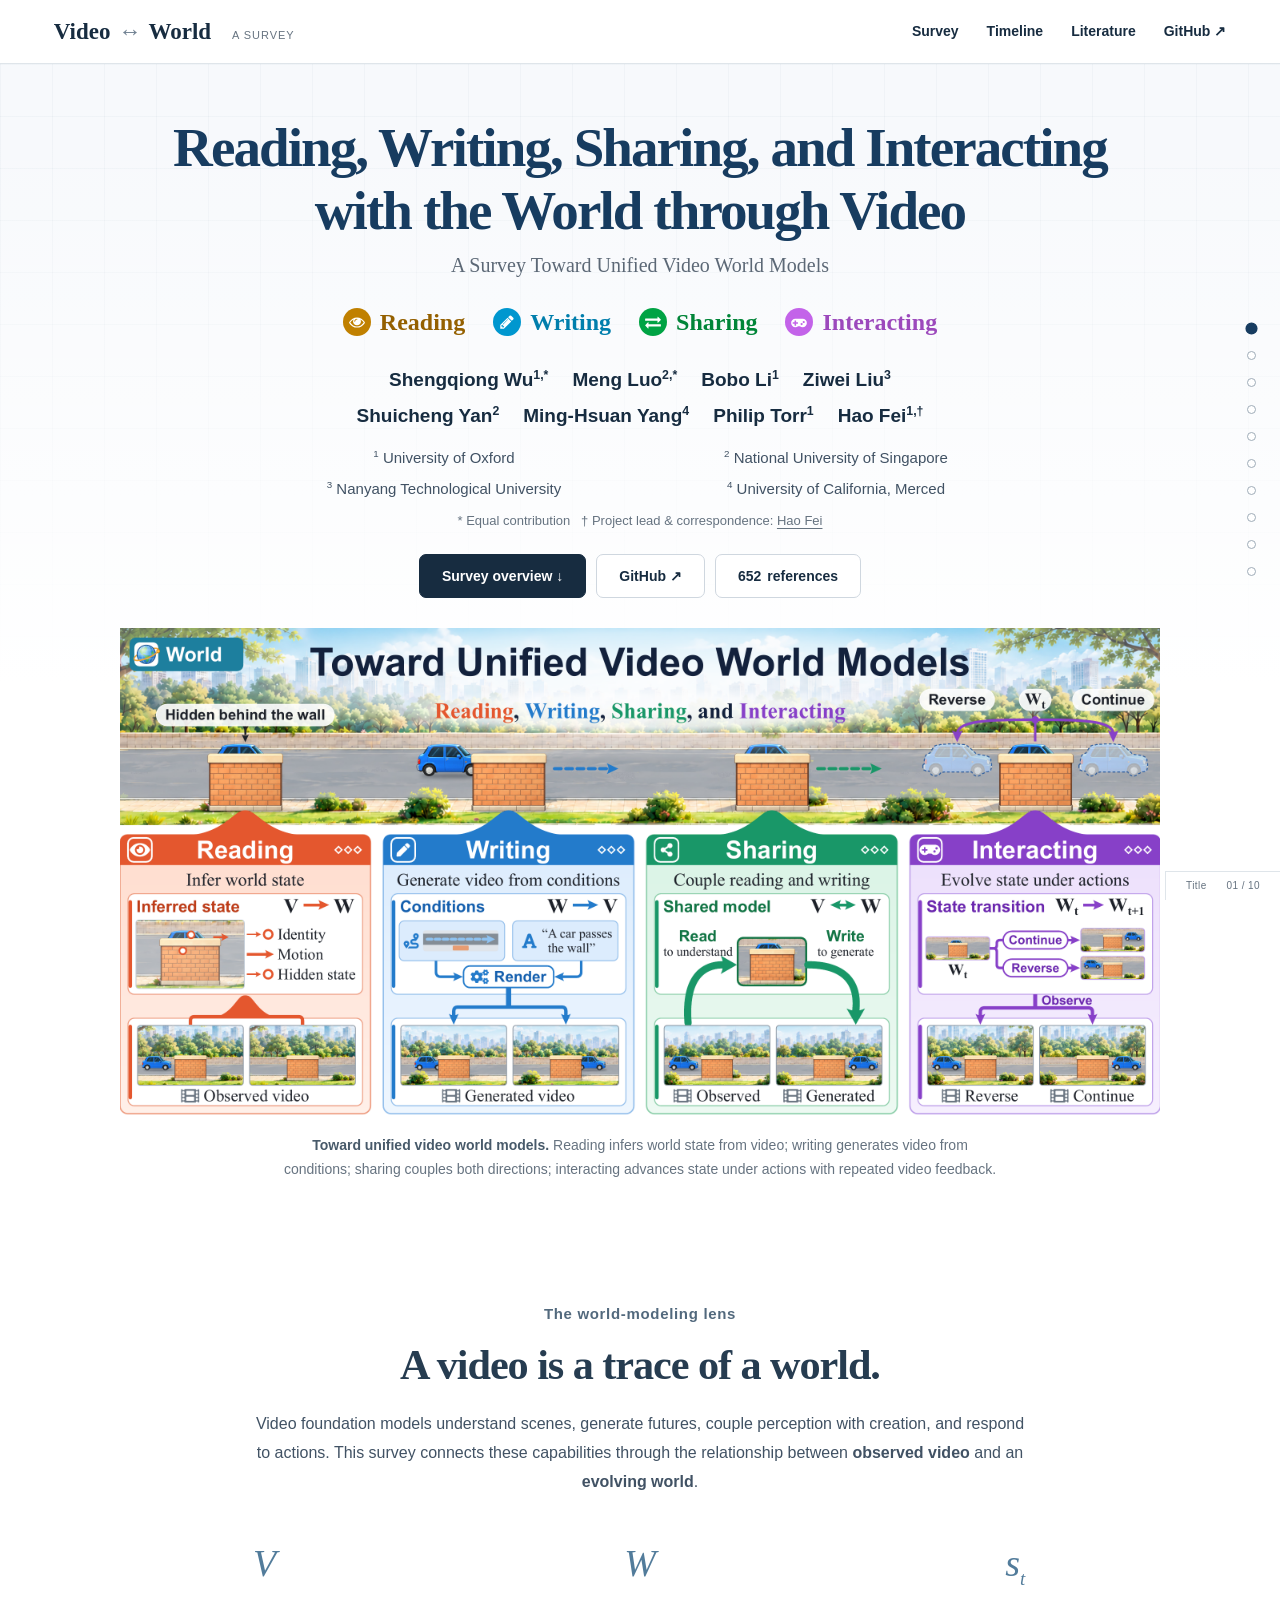
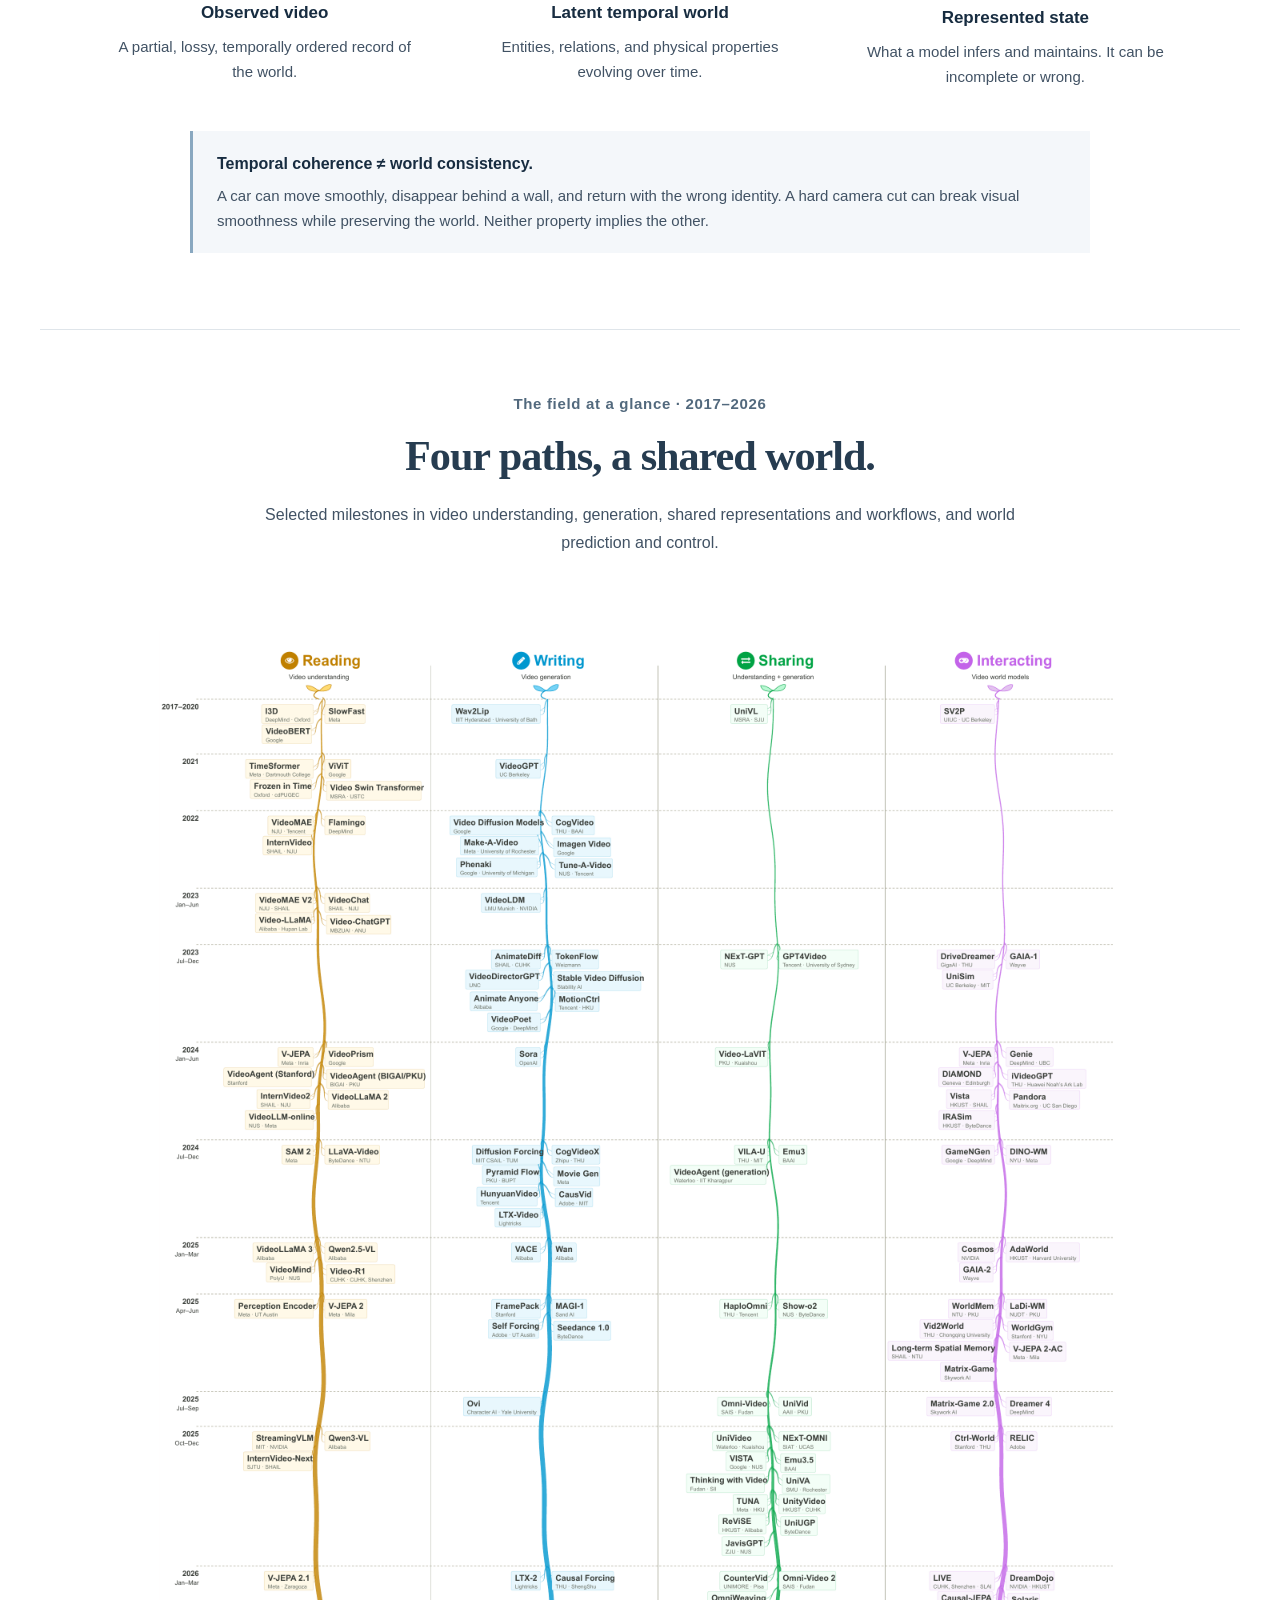
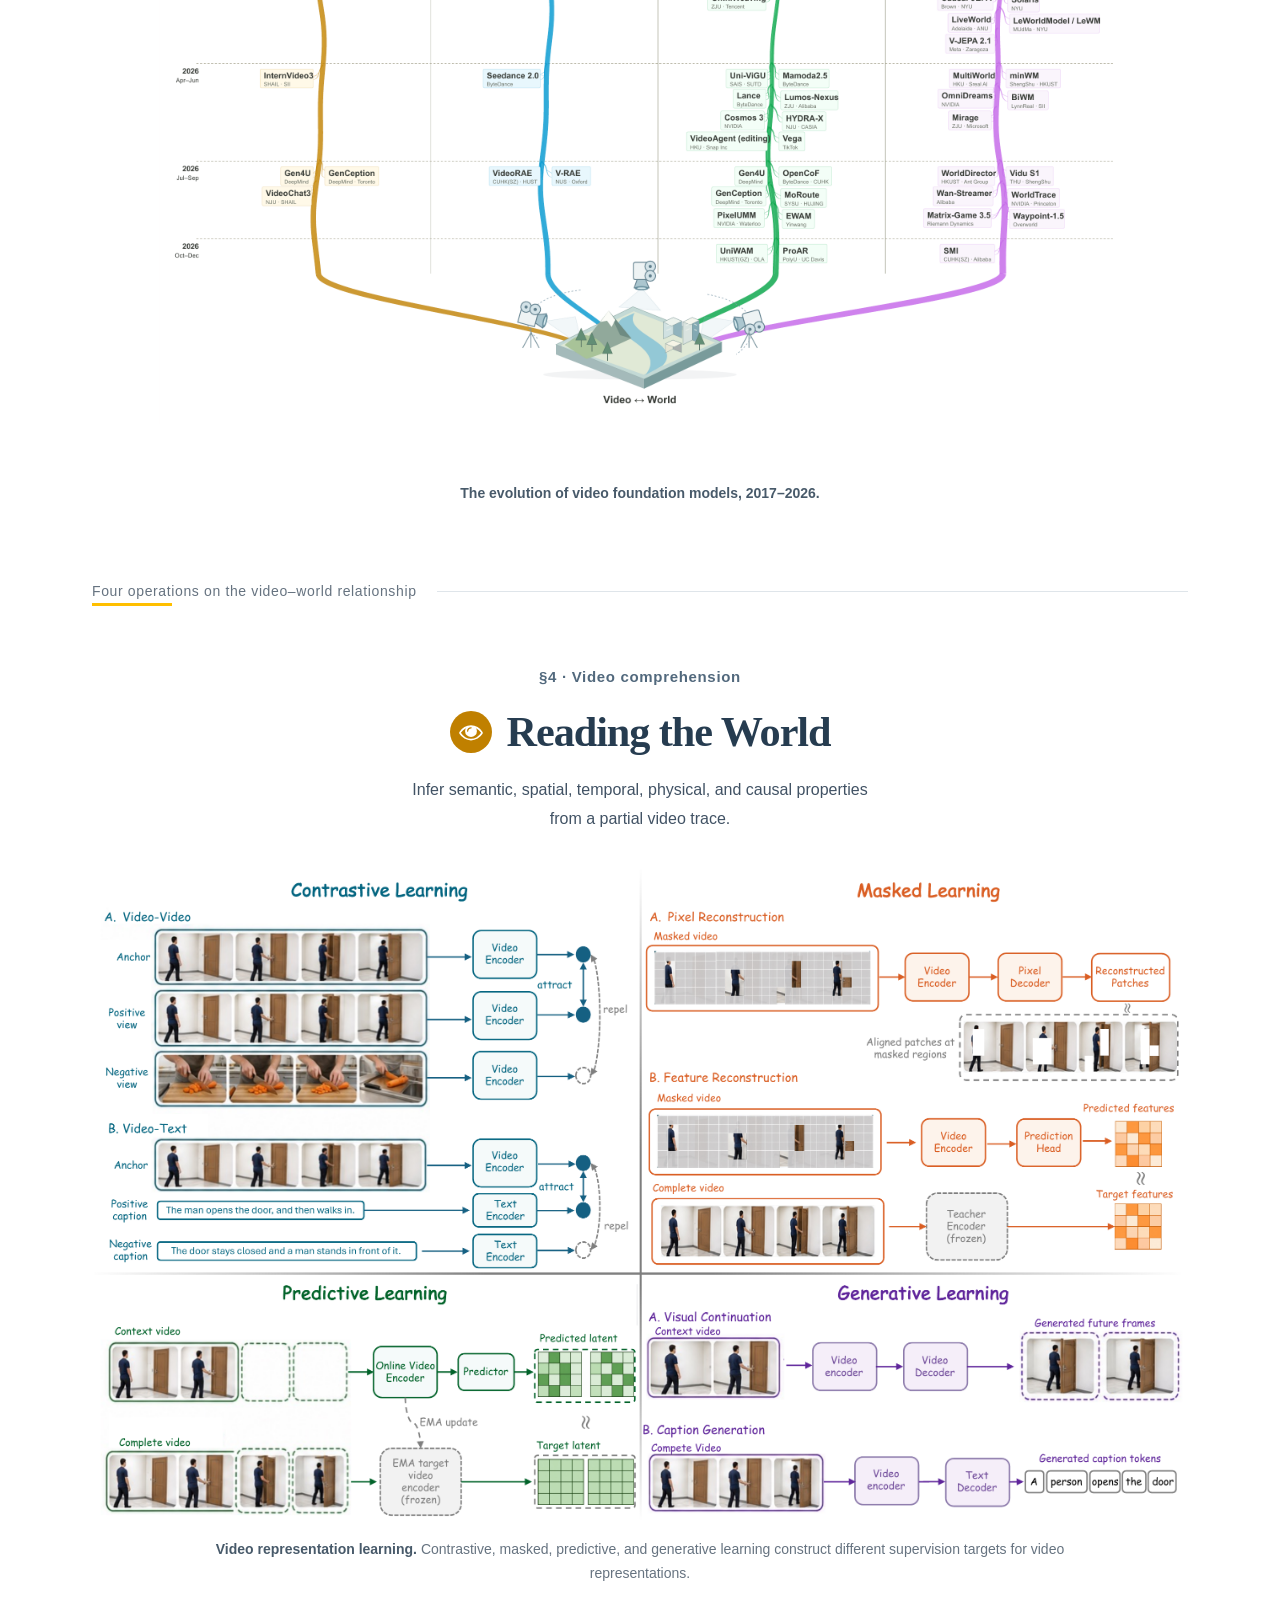
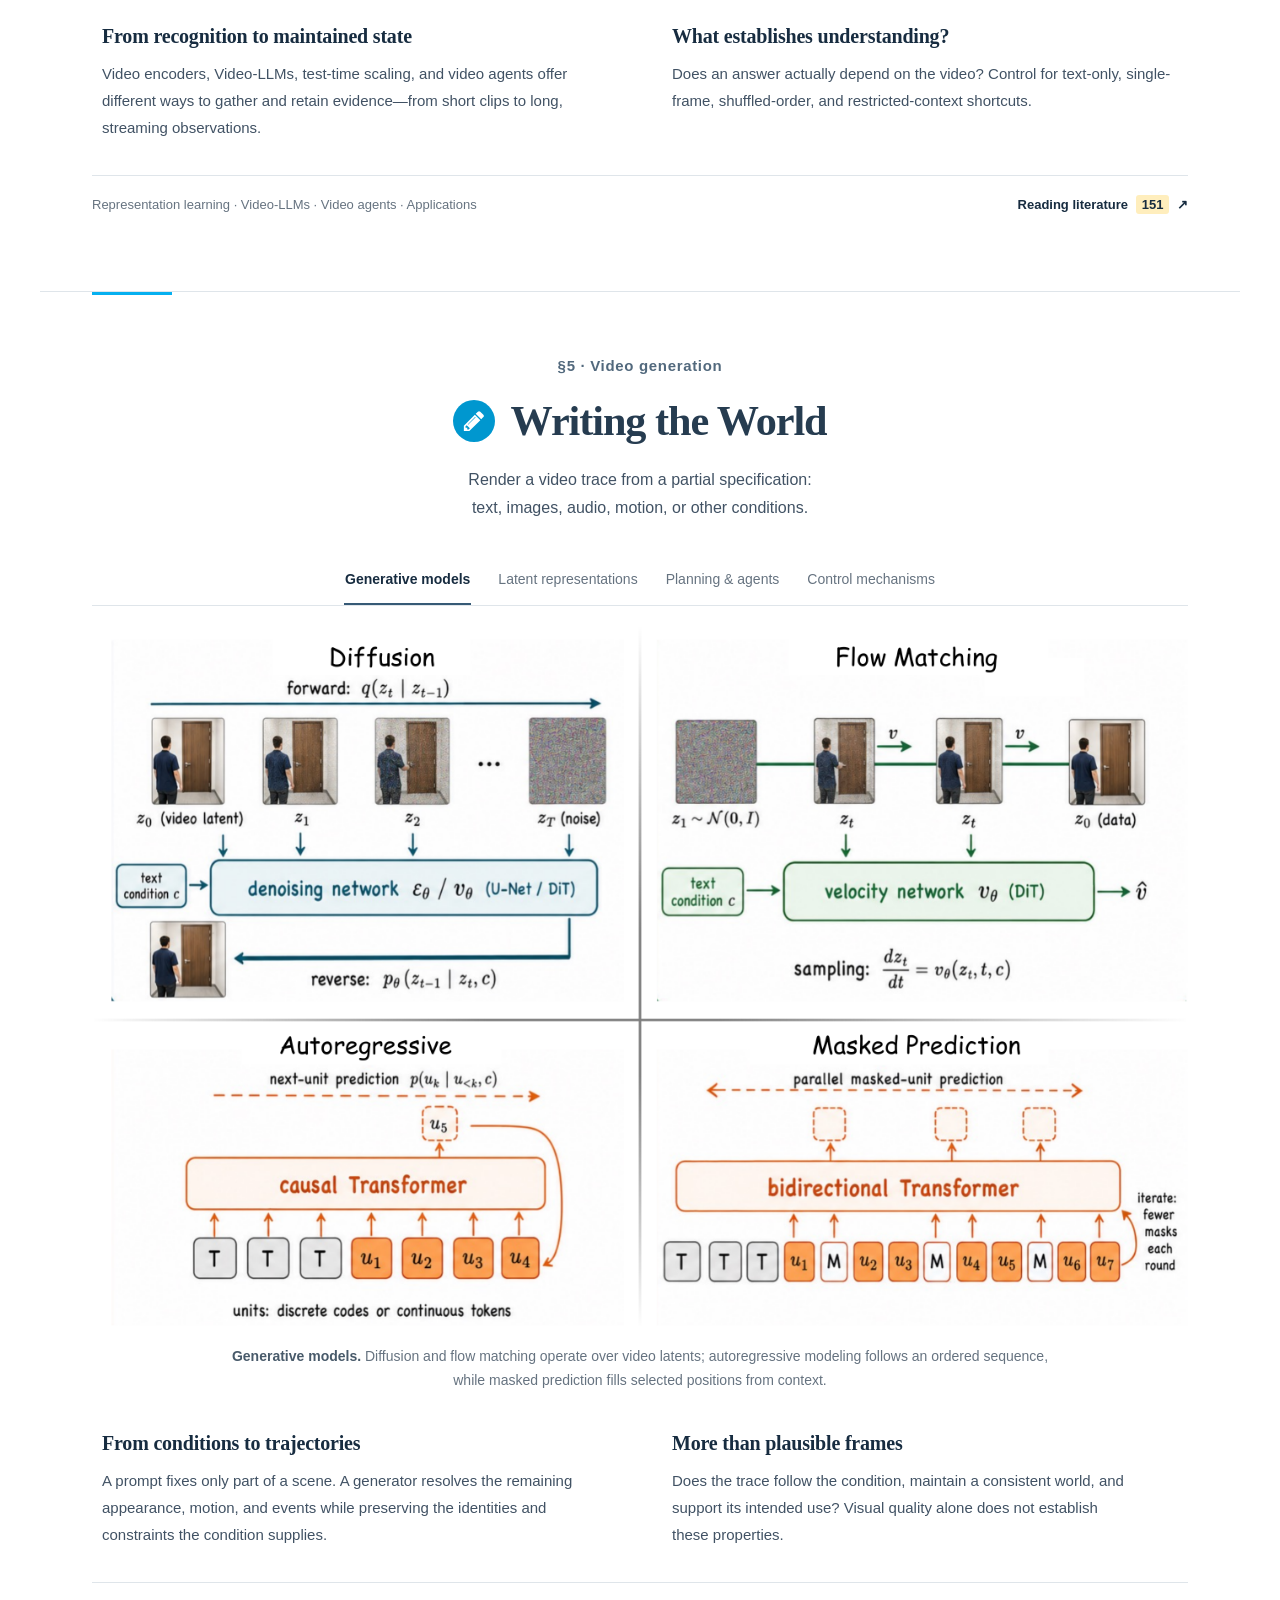
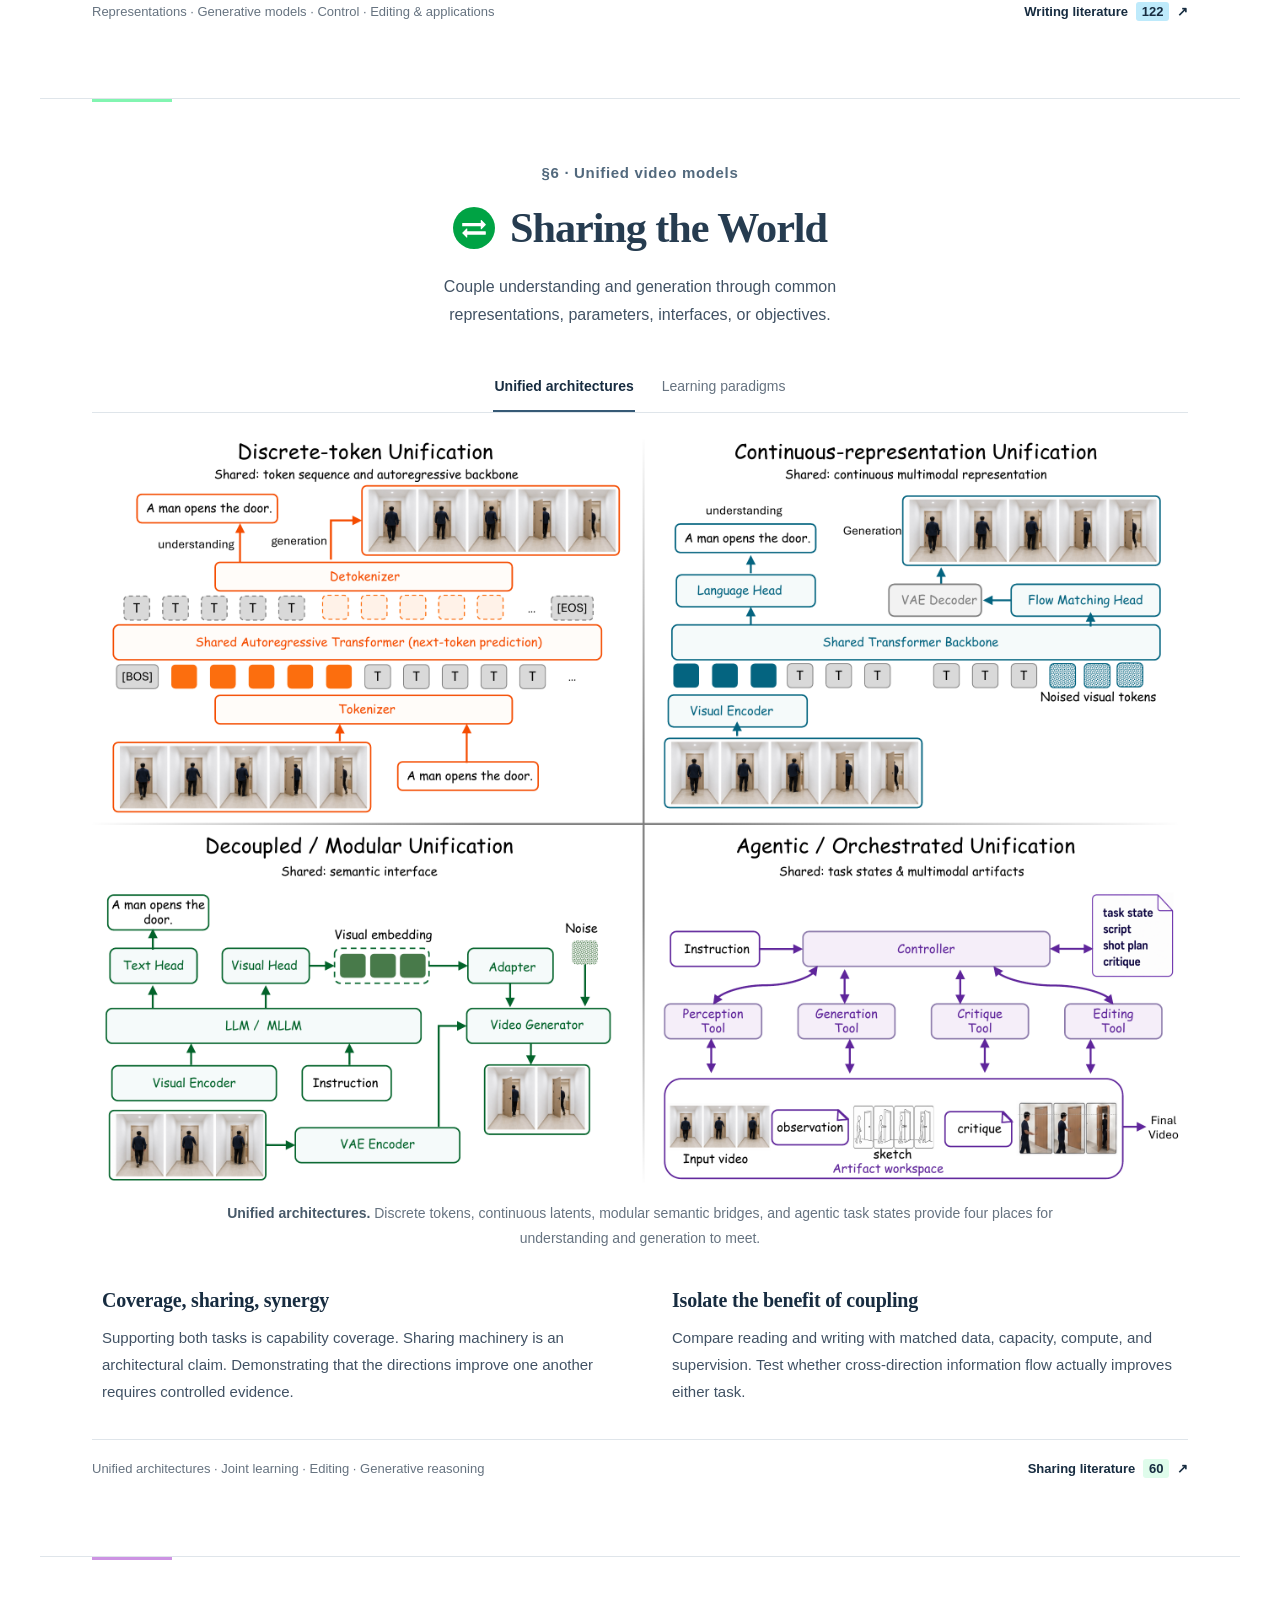
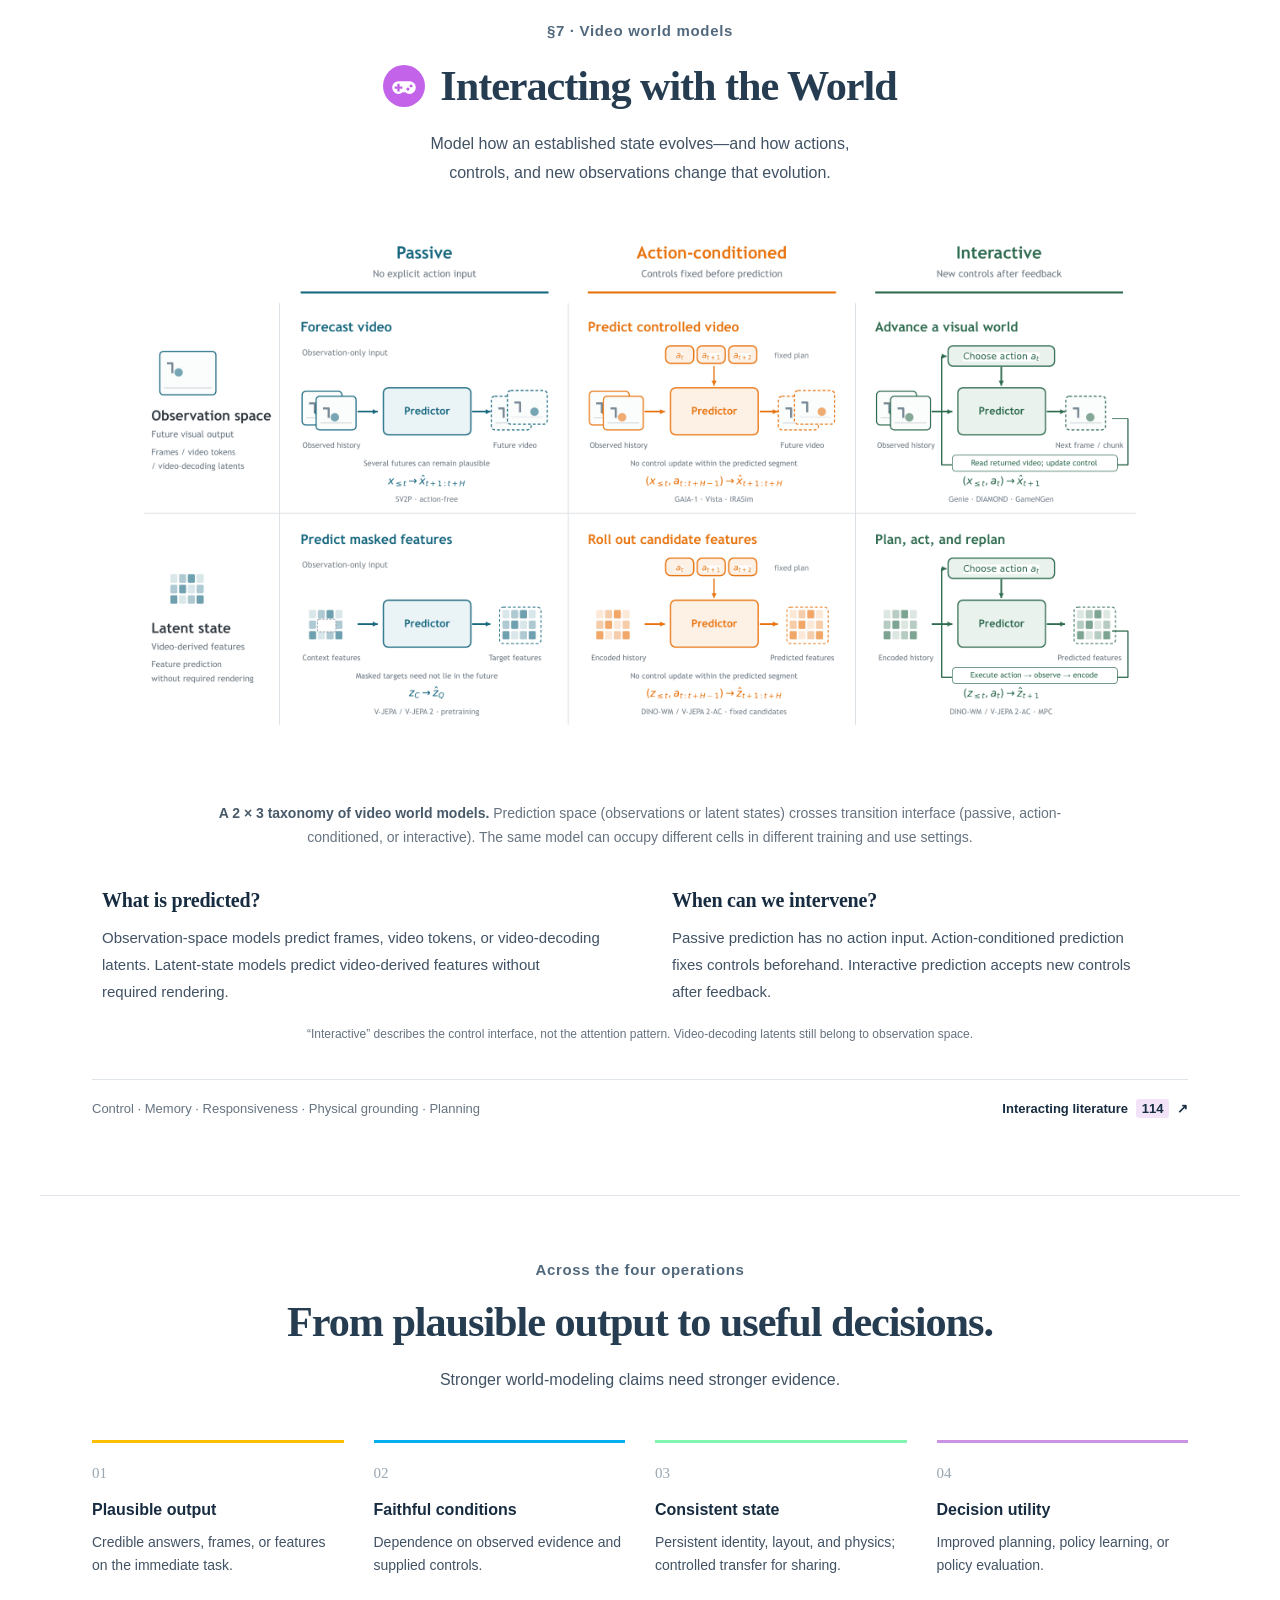
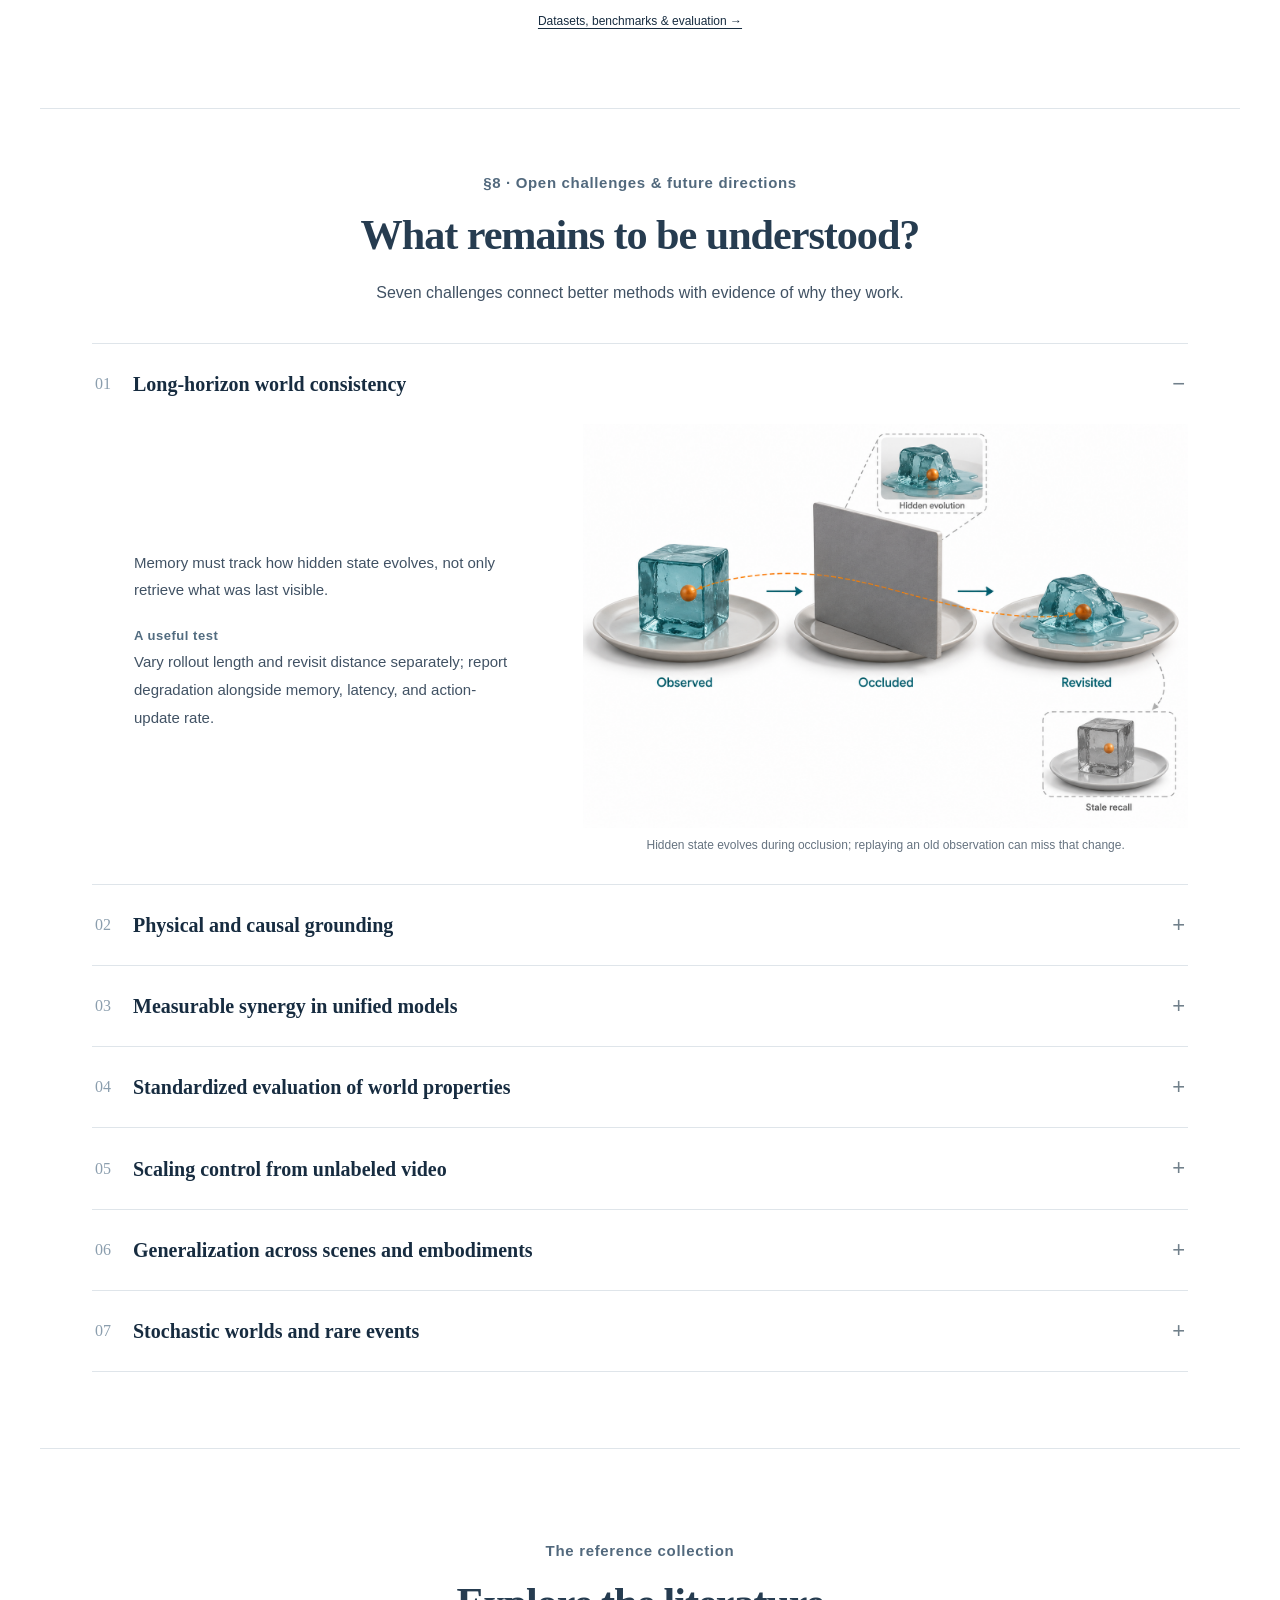
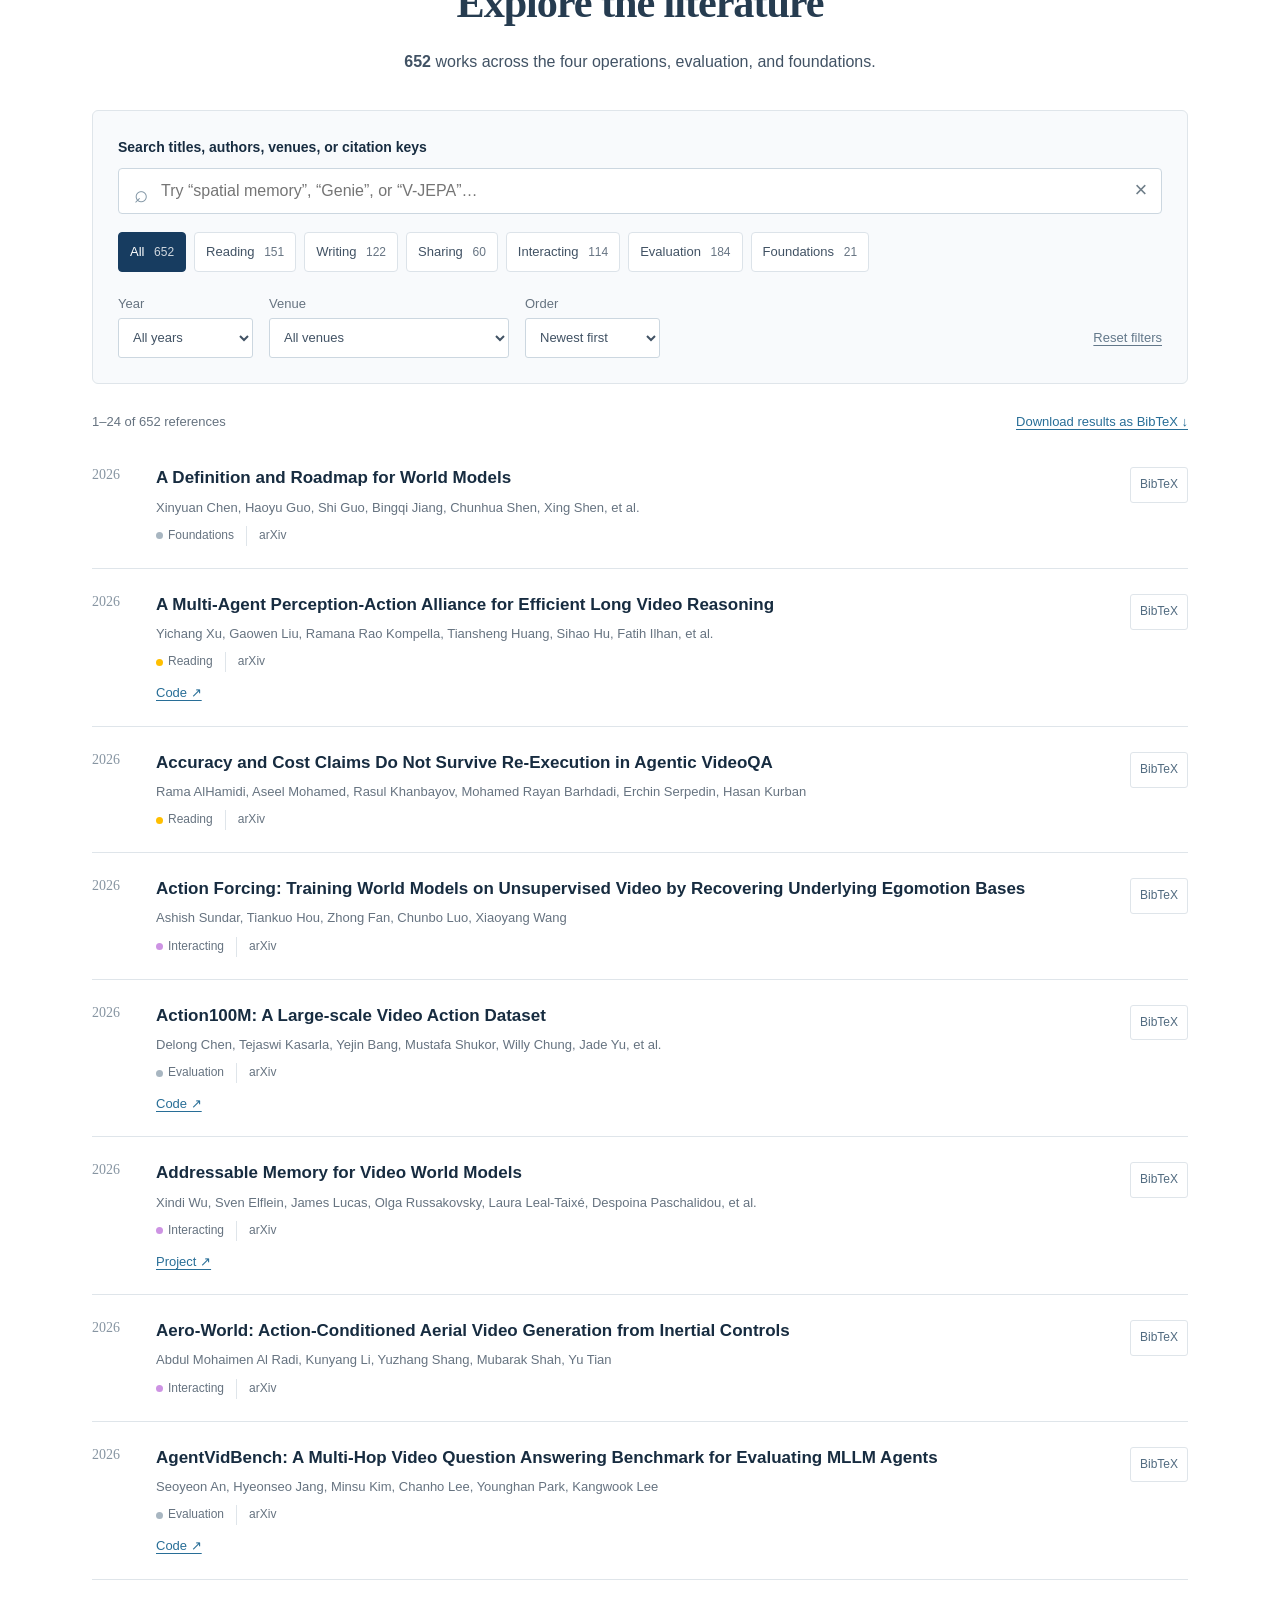
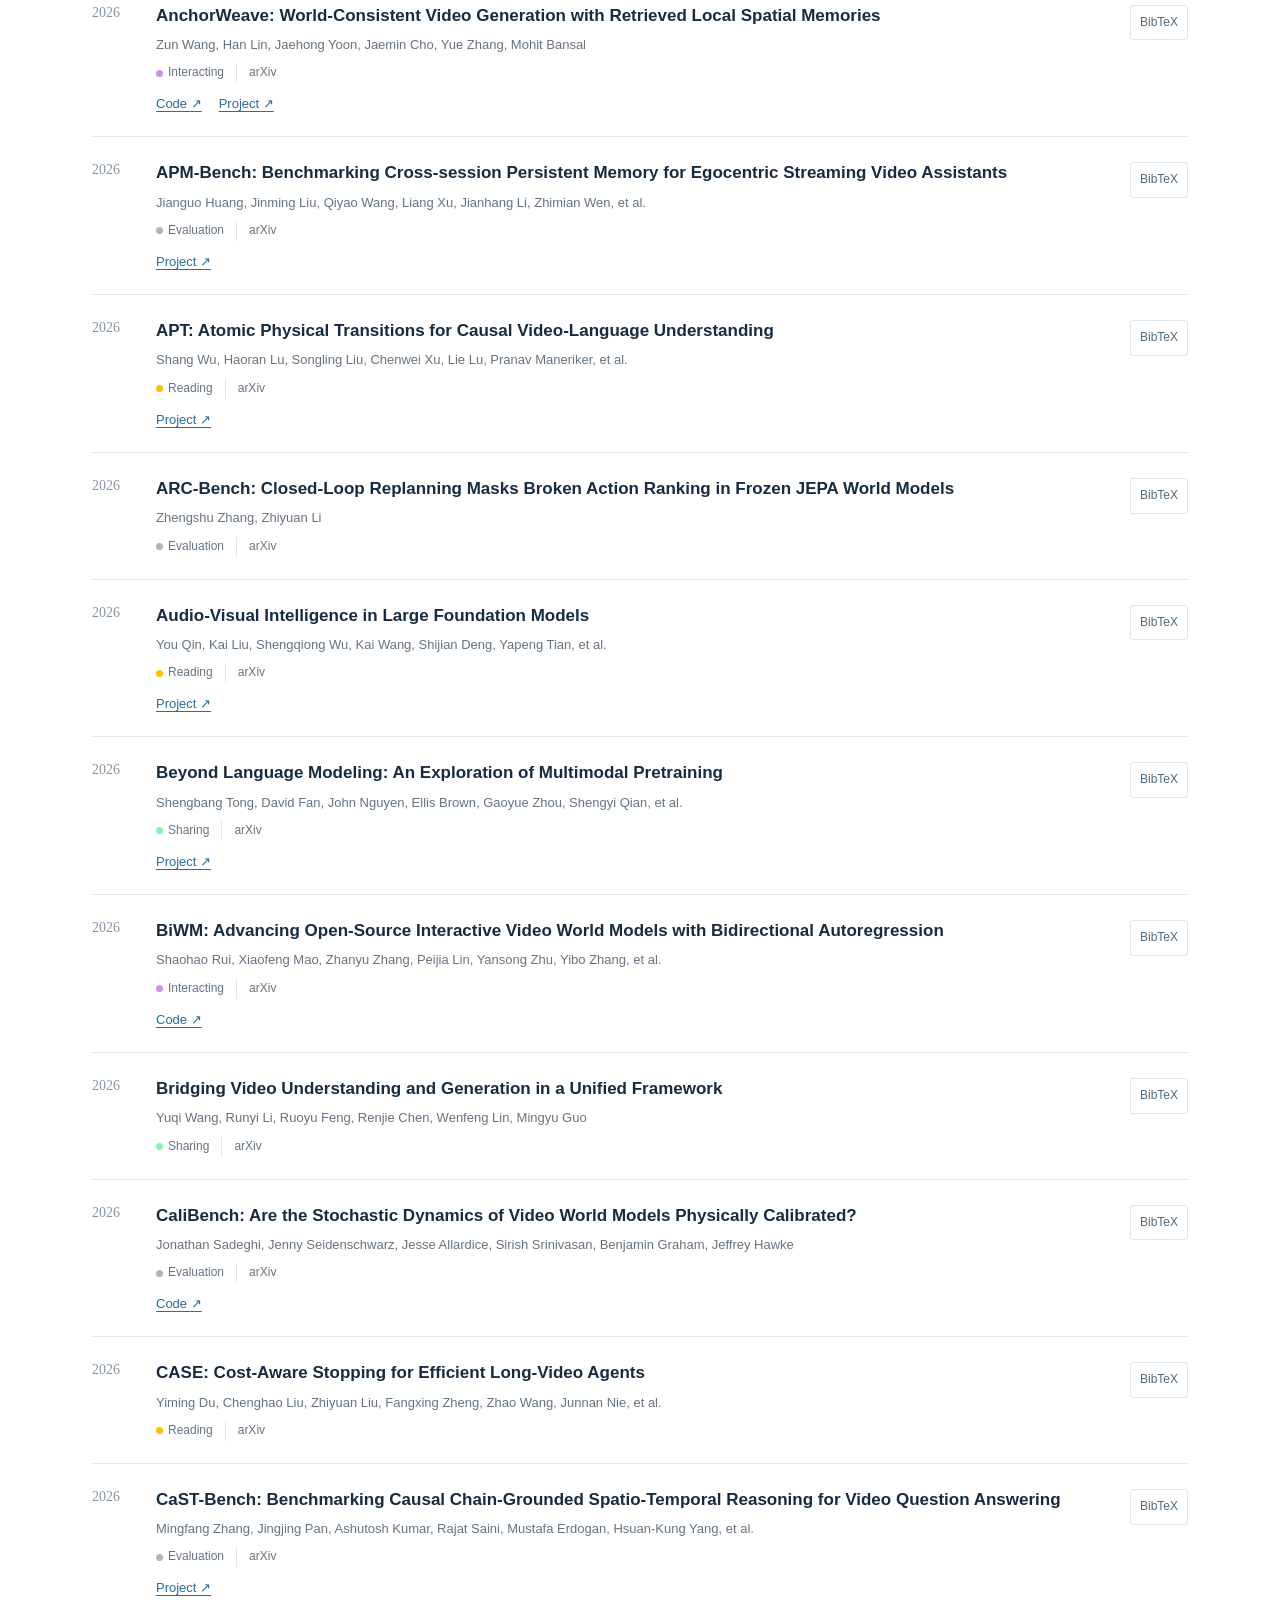
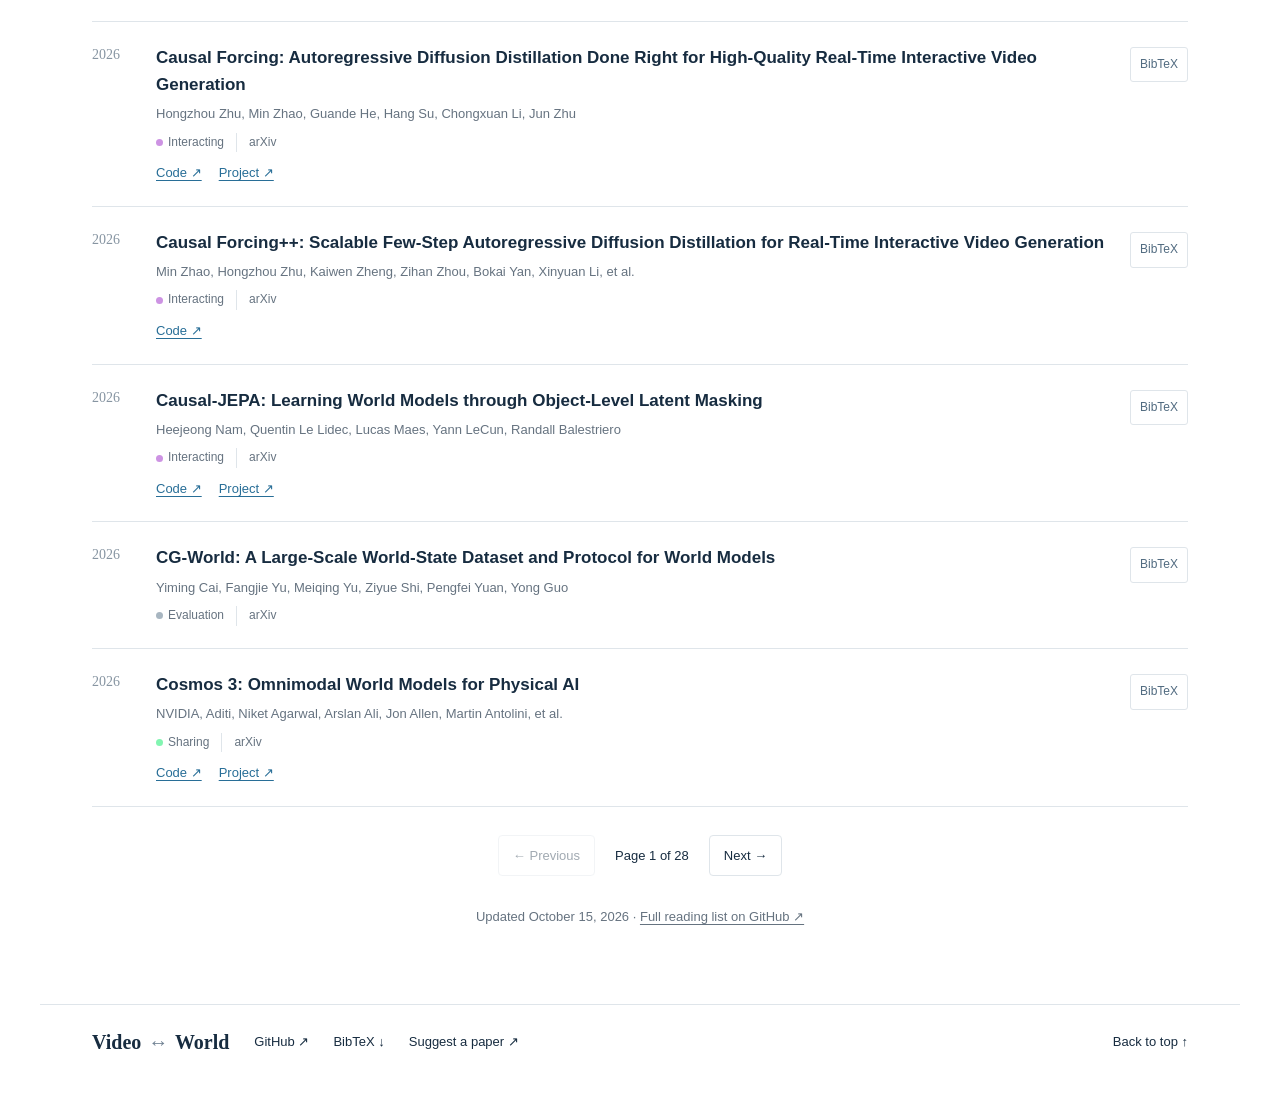
==== commit 6f6a7f75: "Sync updated v7 title, subtitle, and active overview figure" ====
--- a/index.html
+++ b/index.html
@@ -4,16 +4,16 @@
   <meta charset="utf-8">
   <meta name="viewport" content="width=device-width, initial-scale=1">
   <meta name="theme-color" content="#ffffff">
-  <title>Revisiting Video Foundation Models through the Lens of World Modeling</title>
-  <meta name="description" content="Reading, Writing, Sharing, and Interacting with the World through Video. Explore the survey through its original figures, research timeline, and 652 references.">
-  <meta property="og:title" content="Revisiting Video Foundation Models through the Lens of World Modeling">
-  <meta property="og:description" content="A visual guide to the survey: four operations, one world-modeling lens, and an open research library.">
+  <title>Reading, Writing, Sharing, and Interacting with the World through Video</title>
+  <meta name="description" content="A Survey Toward Unified Video World Models. Reading, Writing, Sharing, and Interacting with the World through Video, with original figures and 652 references.">
+  <meta property="og:title" content="Reading, Writing, Sharing, and Interacting with the World through Video">
+  <meta property="og:description" content="A Survey Toward Unified Video World Models. Explore the four operations, original survey figures, and 652 references.">
   <meta property="og:type" content="website">
   <meta property="og:url" content="https://vid-gen.github.io/video-world-model-survey/">
-  <meta property="og:image" content="https://vid-gen.github.io/video-world-model-survey/assets/survey-overview.png">
+  <meta property="og:image" content="https://vid-gen.github.io/video-world-model-survey/assets/survey-overview.png?v=v34b">
   <link rel="canonical" href="https://vid-gen.github.io/video-world-model-survey/">
   <link rel="icon" type="image/svg+xml" href="assets/icons/reading.svg">
-  <link rel="stylesheet" href="assets/styles.css">
+  <link rel="stylesheet" href="assets/styles.css?v=20261016">
   <script src="assets/app.js" defer></script>
 </head>
 <body>
@@ -42,14 +42,14 @@
   <main id="main">
     <section class="cover" id="top" data-chapter="Title" aria-labelledby="project-title">
       <div class="cover-inner">
-        <h1 id="project-title"><span class="title-line">Revisiting Video Foundation Models</span> <span class="title-line">through the Lens of World Modeling</span></h1>
+        <h1 id="project-title"><span class="title-line">Reading, Writing, Sharing, and Interacting</span> <span class="title-line">with the World through Video</span></h1>
+        <p class="cover-subtitle">A Survey Toward Unified Video World Models</p>
         <nav class="four-operations" aria-label="Four operations">
           <a href="#reading" class="reading"><img src="assets/icons/reading.svg" width="36" height="36" alt=""><span>Reading</span></a>
           <a href="#writing" class="writing"><img src="assets/icons/writing.svg" width="36" height="36" alt=""><span>Writing</span></a>
           <a href="#sharing" class="sharing"><img src="assets/icons/sharing.svg" width="36" height="36" alt=""><span>Sharing</span></a>
           <a href="#interacting" class="interacting"><img src="assets/icons/interacting.svg" width="36" height="36" alt=""><span>Interacting</span></a>
         </nav>
-        <p class="cover-subtitle">with the World through Video</p>
         <div class="byline">
           <p class="authors"><span class="author-row"><span class="author">Shengqiong Wu<sup>1,*</sup></span> <span class="author">Meng Luo<sup>2,*</sup></span> <span class="author">Bobo Li<sup>1</sup></span> <span class="author">Ziwei Liu<sup>3</sup></span></span> <span class="author-row"><span class="author">Shuicheng Yan<sup>2</sup></span> <span class="author">Ming-Hsuan Yang<sup>4</sup></span> <span class="author">Philip Torr<sup>1</sup></span> <span class="author">Hao Fei<sup>1,†</sup></span></span></p>
           <p class="affiliations"><span><sup>1</sup> University of Oxford</span><span><sup>2</sup> National University of Singapore</span><span><sup>3</sup> Nanyang Technological University</span><span><sup>4</sup> University of California, Merced</span></p>
@@ -57,8 +57,8 @@
         </div>
         <div class="cover-actions"><a class="button primary" href="#lens">Survey overview ↓</a><a class="button" href="https://github.com/vid-gen/awesome-video-world-model">GitHub ↗</a><a class="button" href="#library"><span data-total>652</span> references</a></div>
         <figure class="paper-figure cover-figure">
-        <a class="figure-link" href="assets/figures/overview.webp" data-figure data-title="Reading, writing, sharing, and interacting" aria-label="Enlarge: Reading, writing, sharing, and interacting"><img src="assets/figures/overview.webp" width="2600" height="1300" fetchpriority="high" decoding="async" alt="One observed video connects four operations on an underlying world: infer, render, couple, and evolve."><span class="enlarge" aria-hidden="true">↗ Enlarge figure</span></a>
-        <figcaption><strong>Reading, writing, sharing, and interacting.</strong> One observed video connects four operations on an underlying world: infer, render, couple, and evolve.</figcaption>
+        <a class="figure-link" href="assets/figures/overview.webp?v=v34b" data-figure data-title="Toward unified video world models" aria-label="Enlarge: Toward unified video world models"><img src="assets/figures/overview.webp?v=v34b" width="2600" height="1218" fetchpriority="high" decoding="async" alt="Reading infers world state from video, writing generates video from conditions, sharing couples reading and writing, and interacting evolves state under actions with repeated video feedback."><span class="enlarge" aria-hidden="true">↗ Enlarge figure</span></a>
+        <figcaption><strong>Toward unified video world models.</strong> Reading infers world state from video; writing generates video from conditions; sharing couples both directions; interacting advances state under actions with repeated video feedback.</figcaption>
       </figure>
       </div>
     </section>
--- a/assets/styles.css
+++ b/assets/styles.css
@@ -62,7 +62,7 @@
   background-size: 100% 100%, 52px 52px, 52px 52px; background-color: #f7f9fc;
 }
 .cover-inner { max-width: 1160px; margin: auto; text-align: center; }
-h1 { color: var(--navy); font: bold clamp(36px, 4.5vw, 62px)/1.15 var(--serif); letter-spacing: -.035em; }
+h1 { color: var(--navy); font: bold clamp(36px, 4.3vw, 56px)/1.15 var(--serif); letter-spacing: -.035em; }
 .title-line { display: block; }
 .four-operations { display: flex; justify-content: center; flex-wrap: wrap; gap: 12px 28px; margin-top: 27px; }
 .four-operations a { display: inline-flex; gap: 9px; align-items: center; text-decoration: none; font: bold 24px/1.3 var(--serif); }
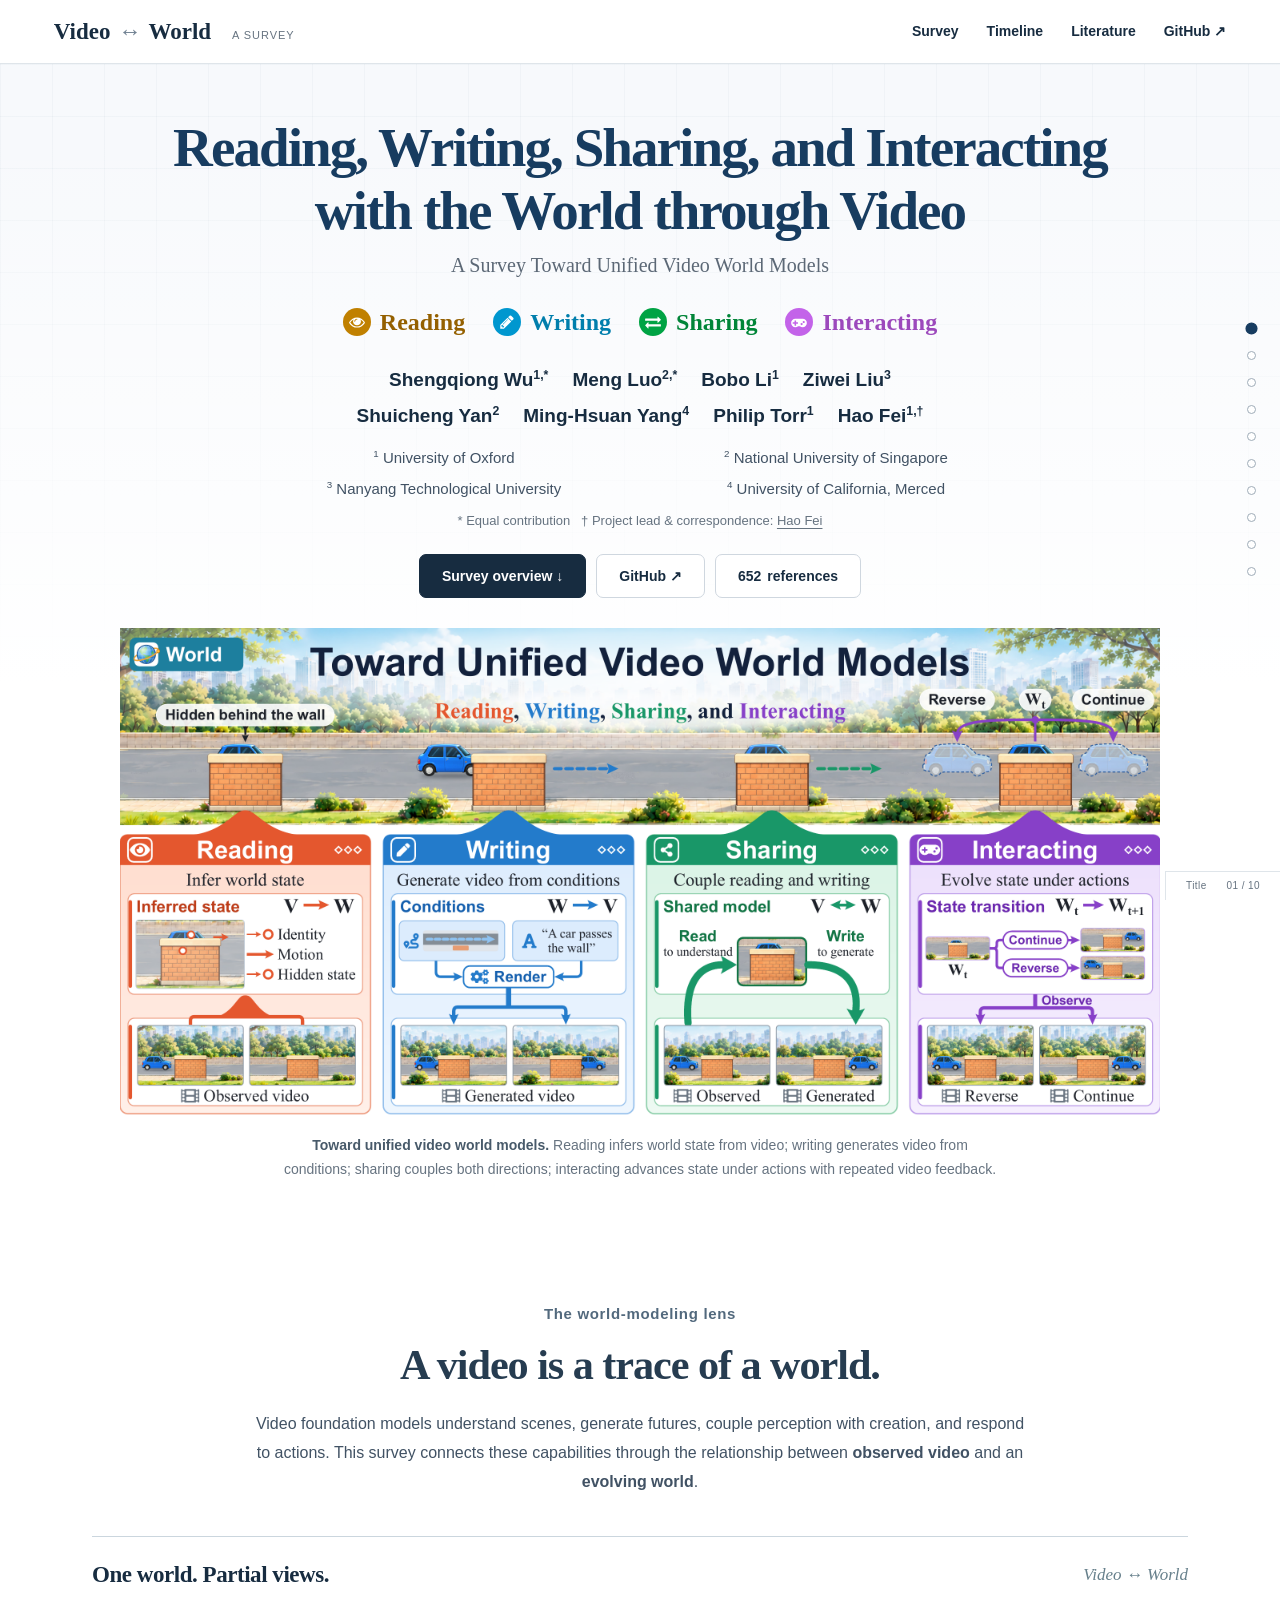
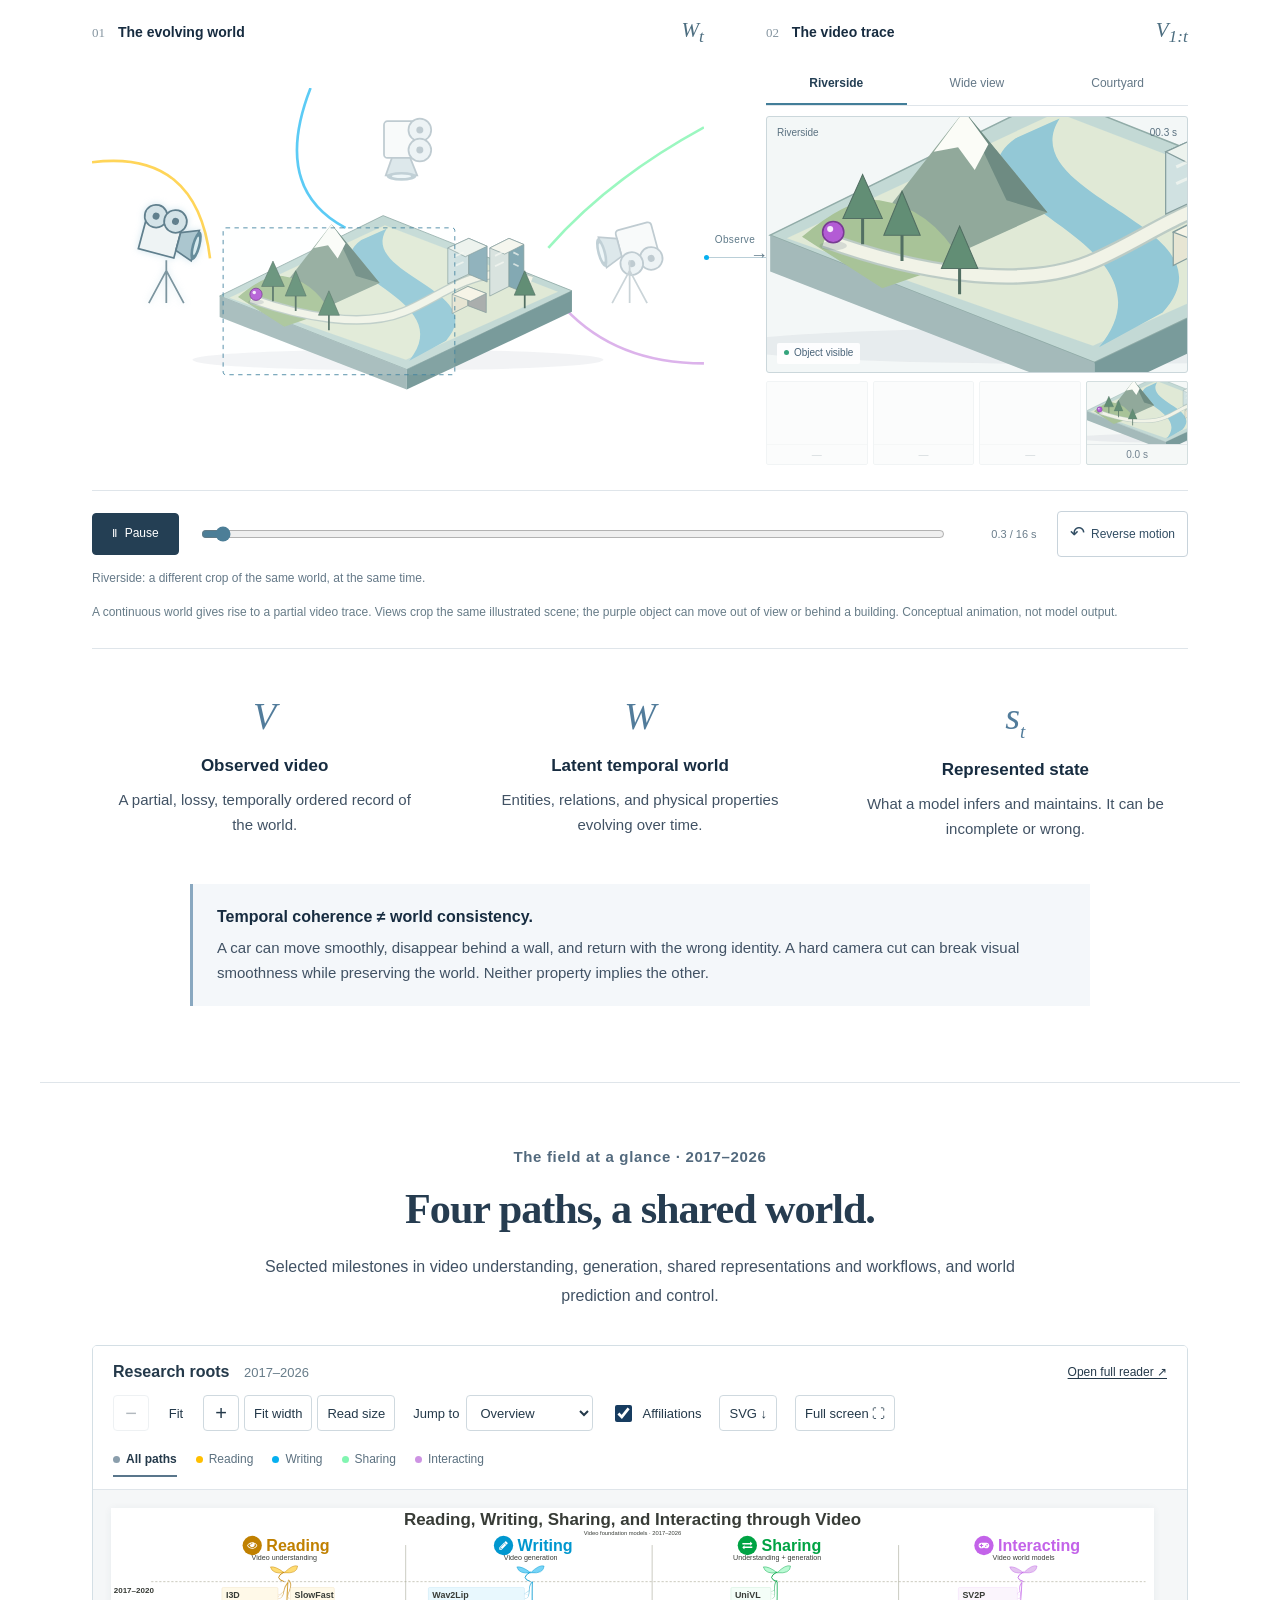
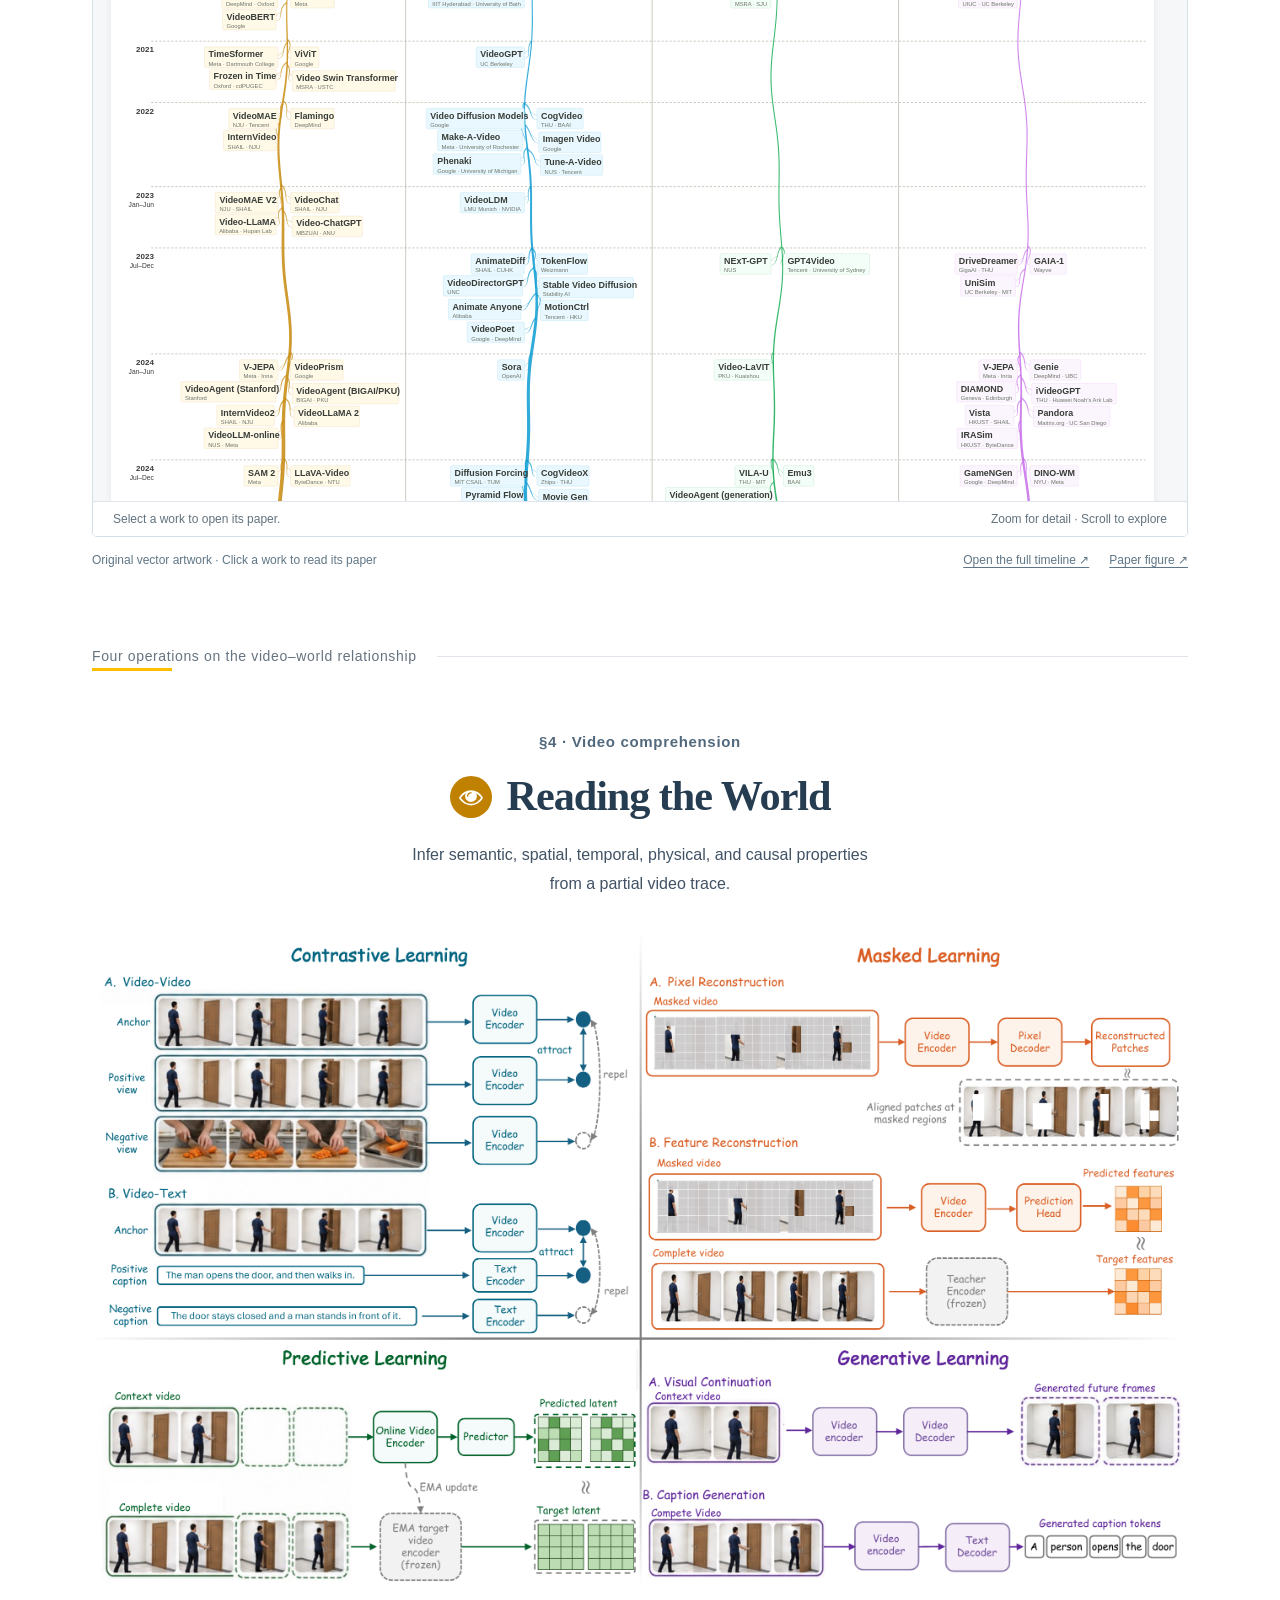
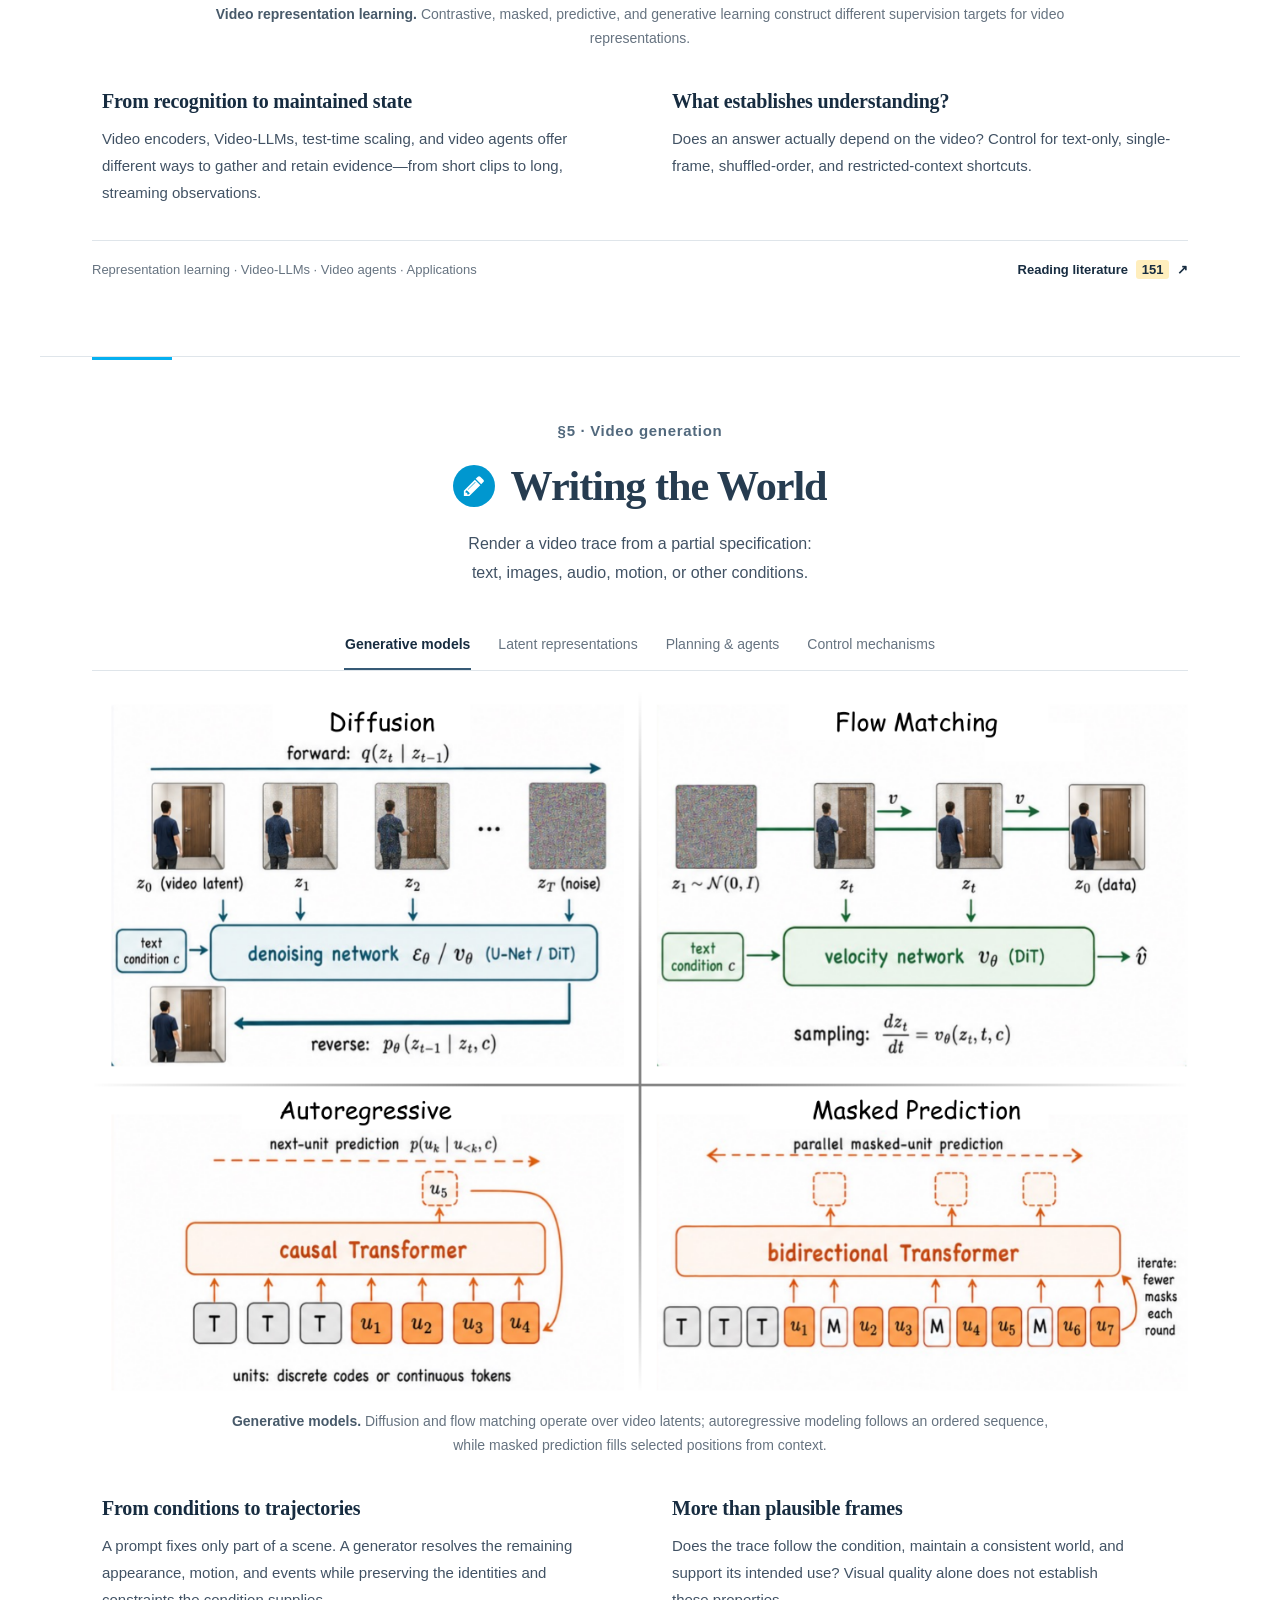
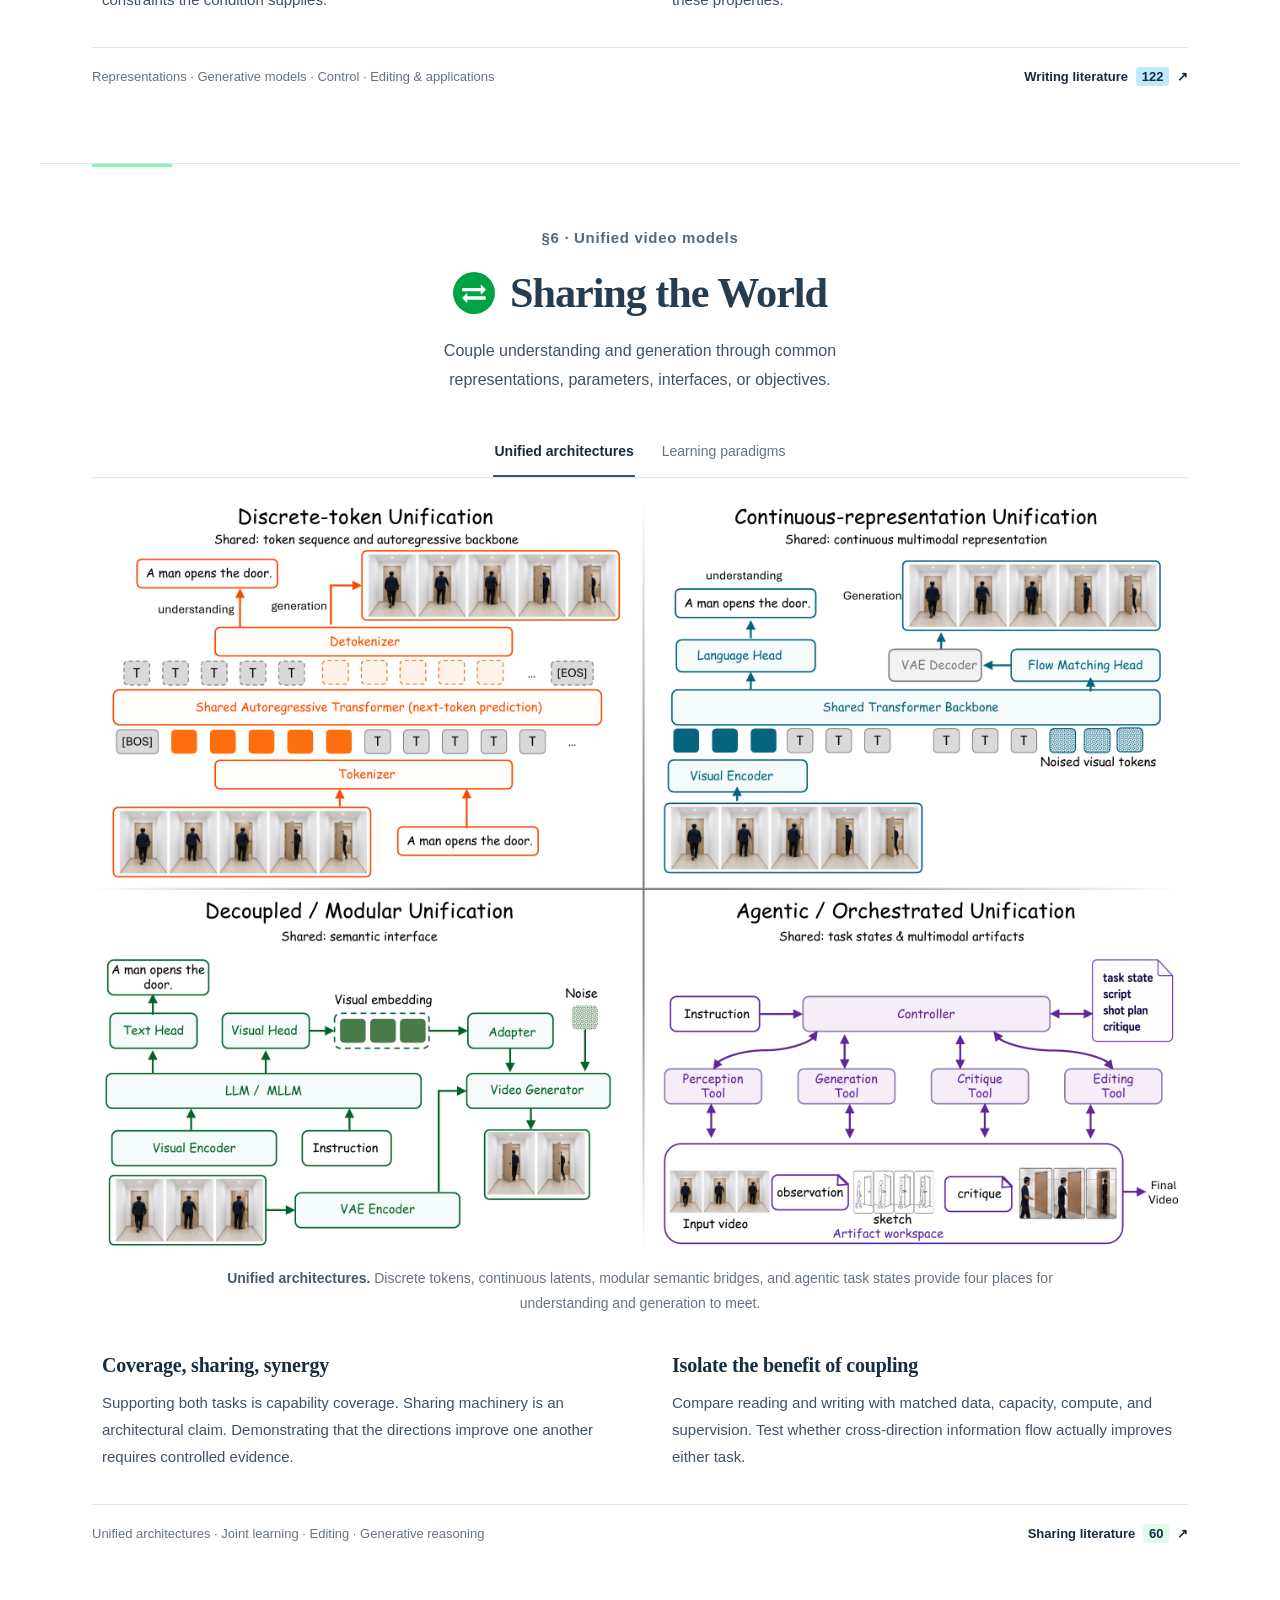
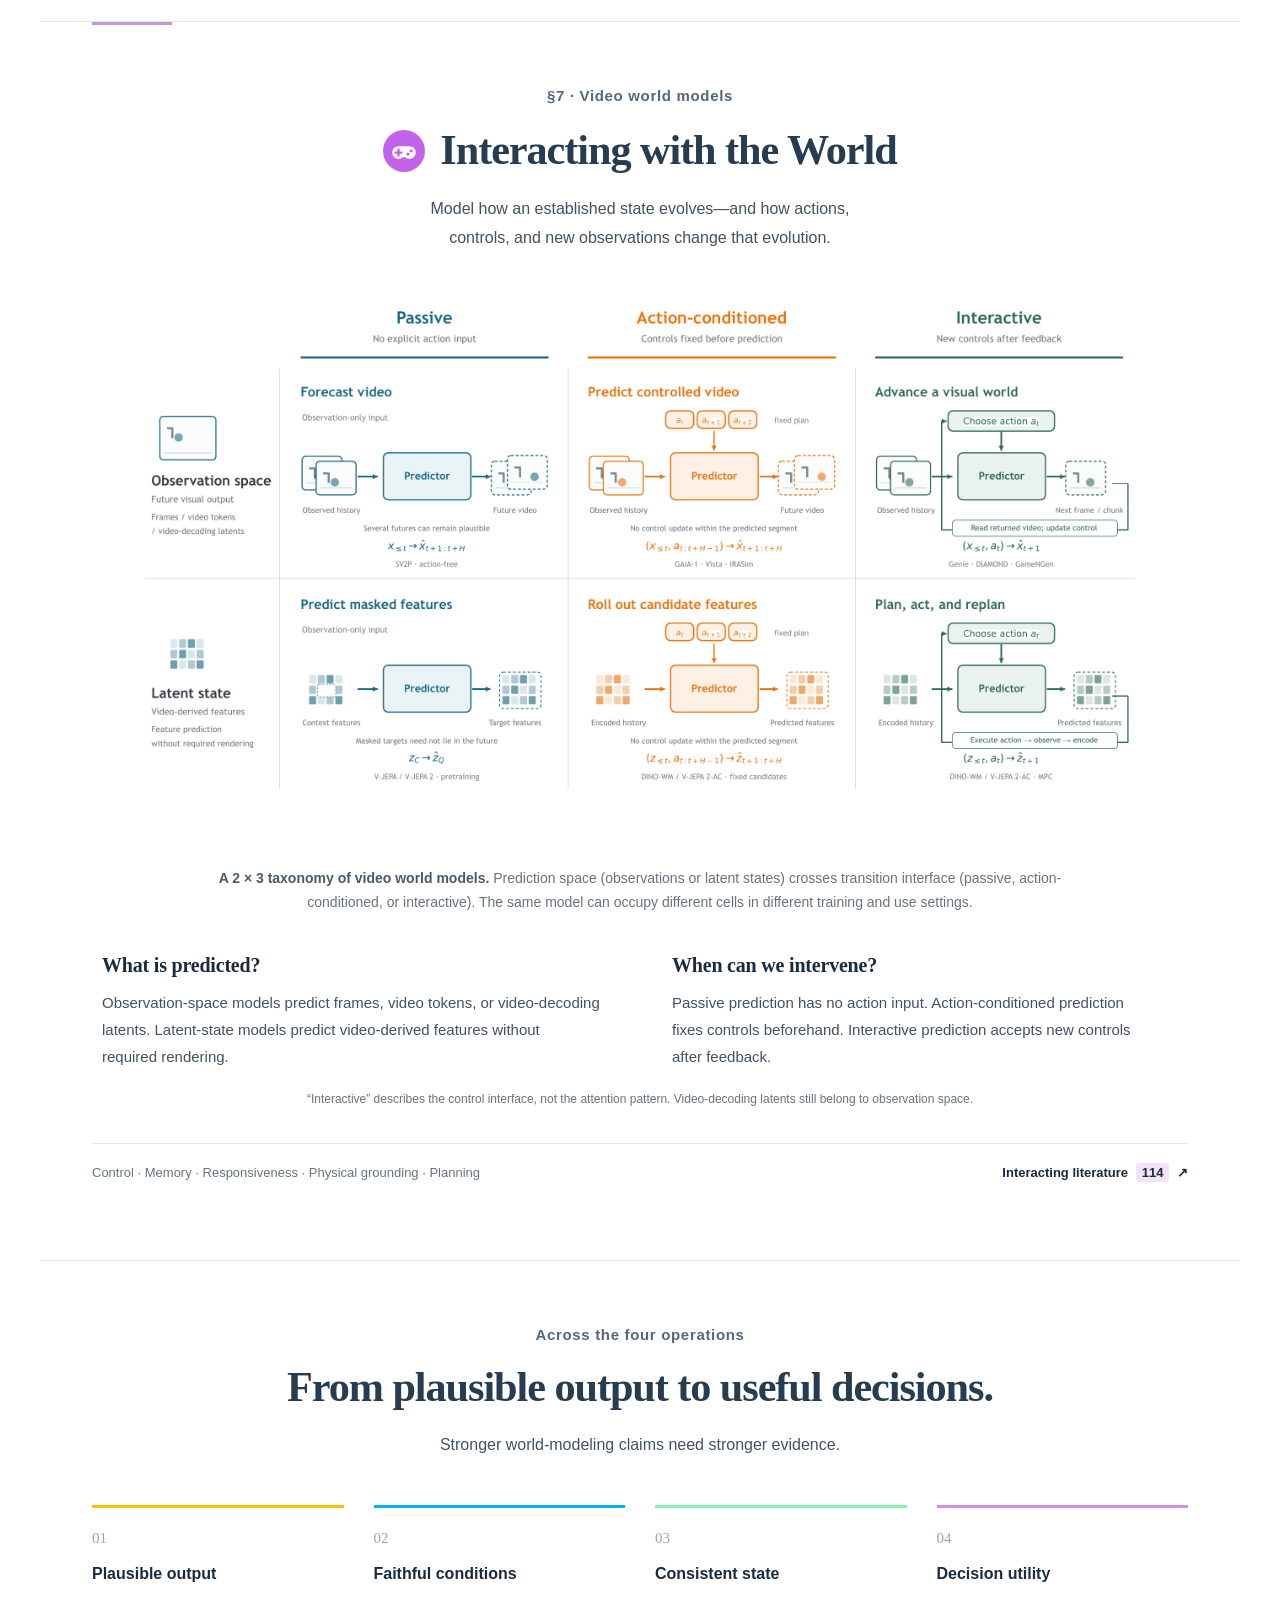
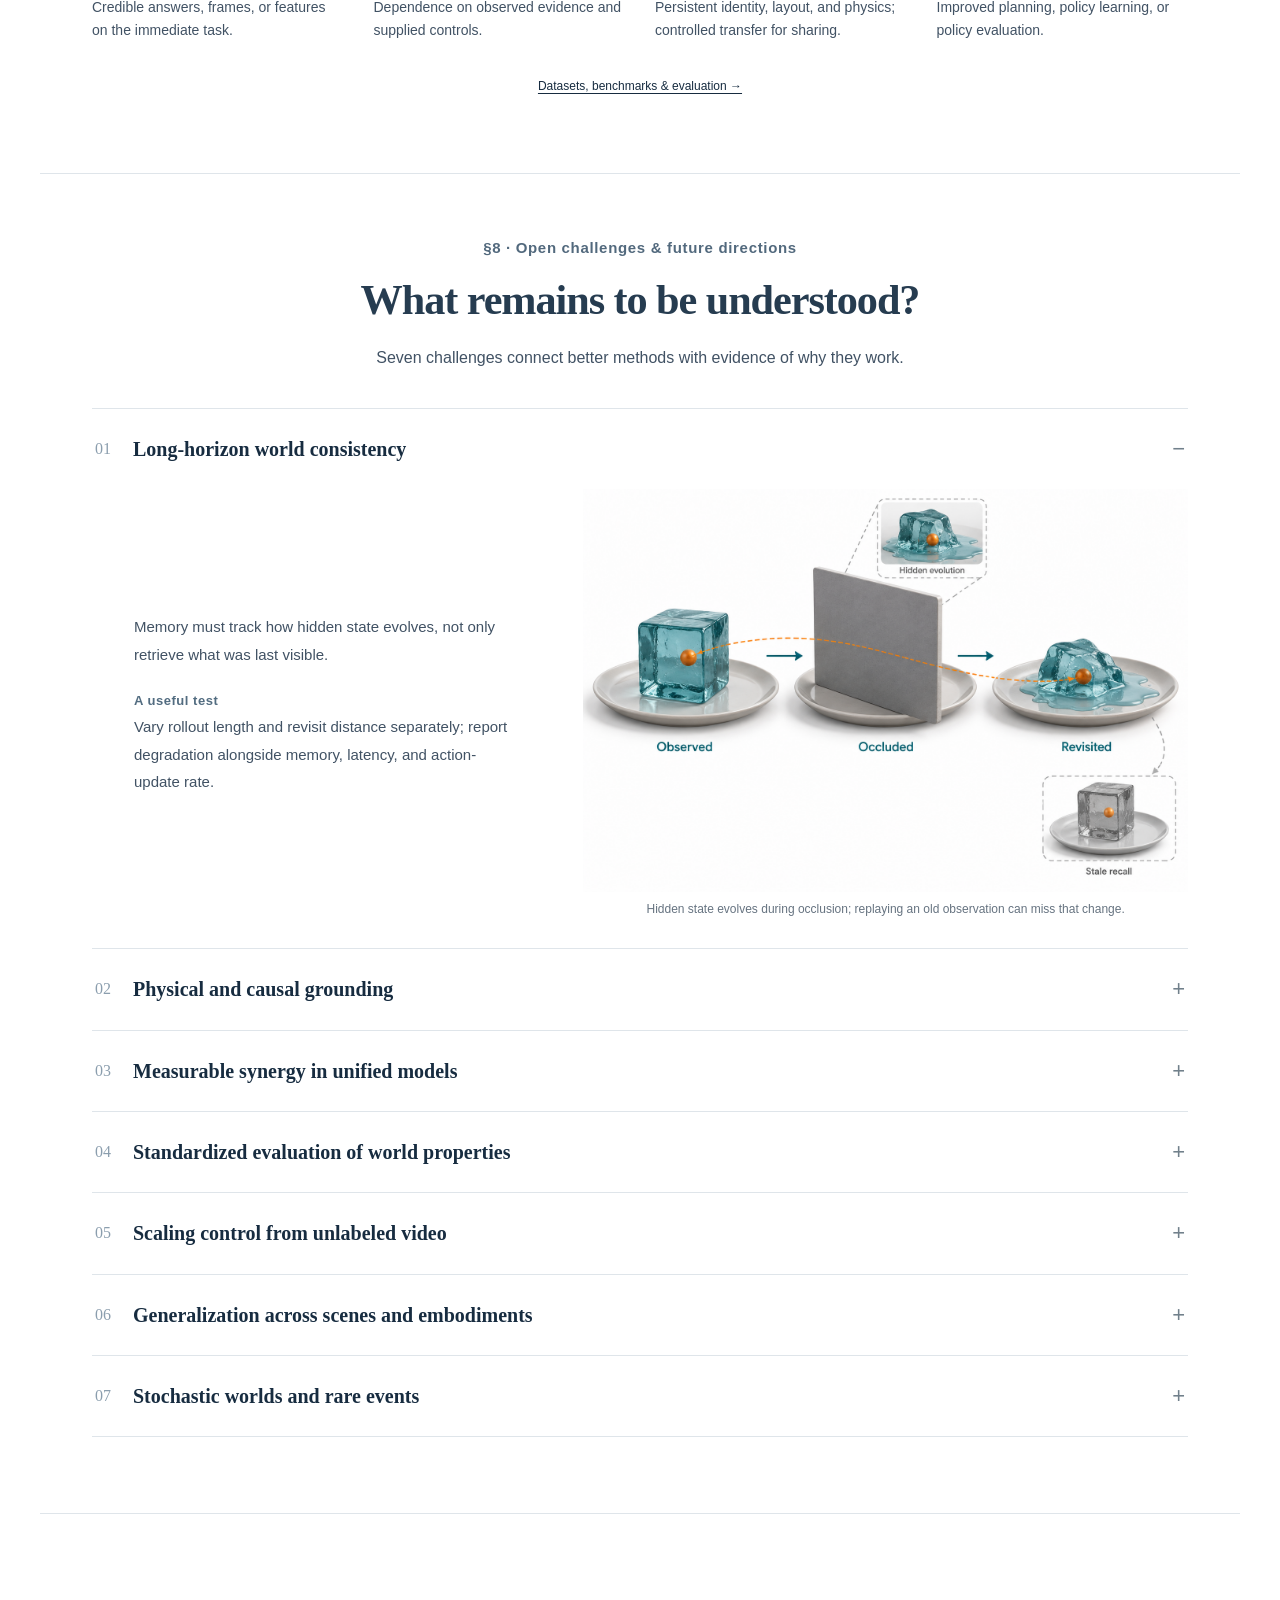
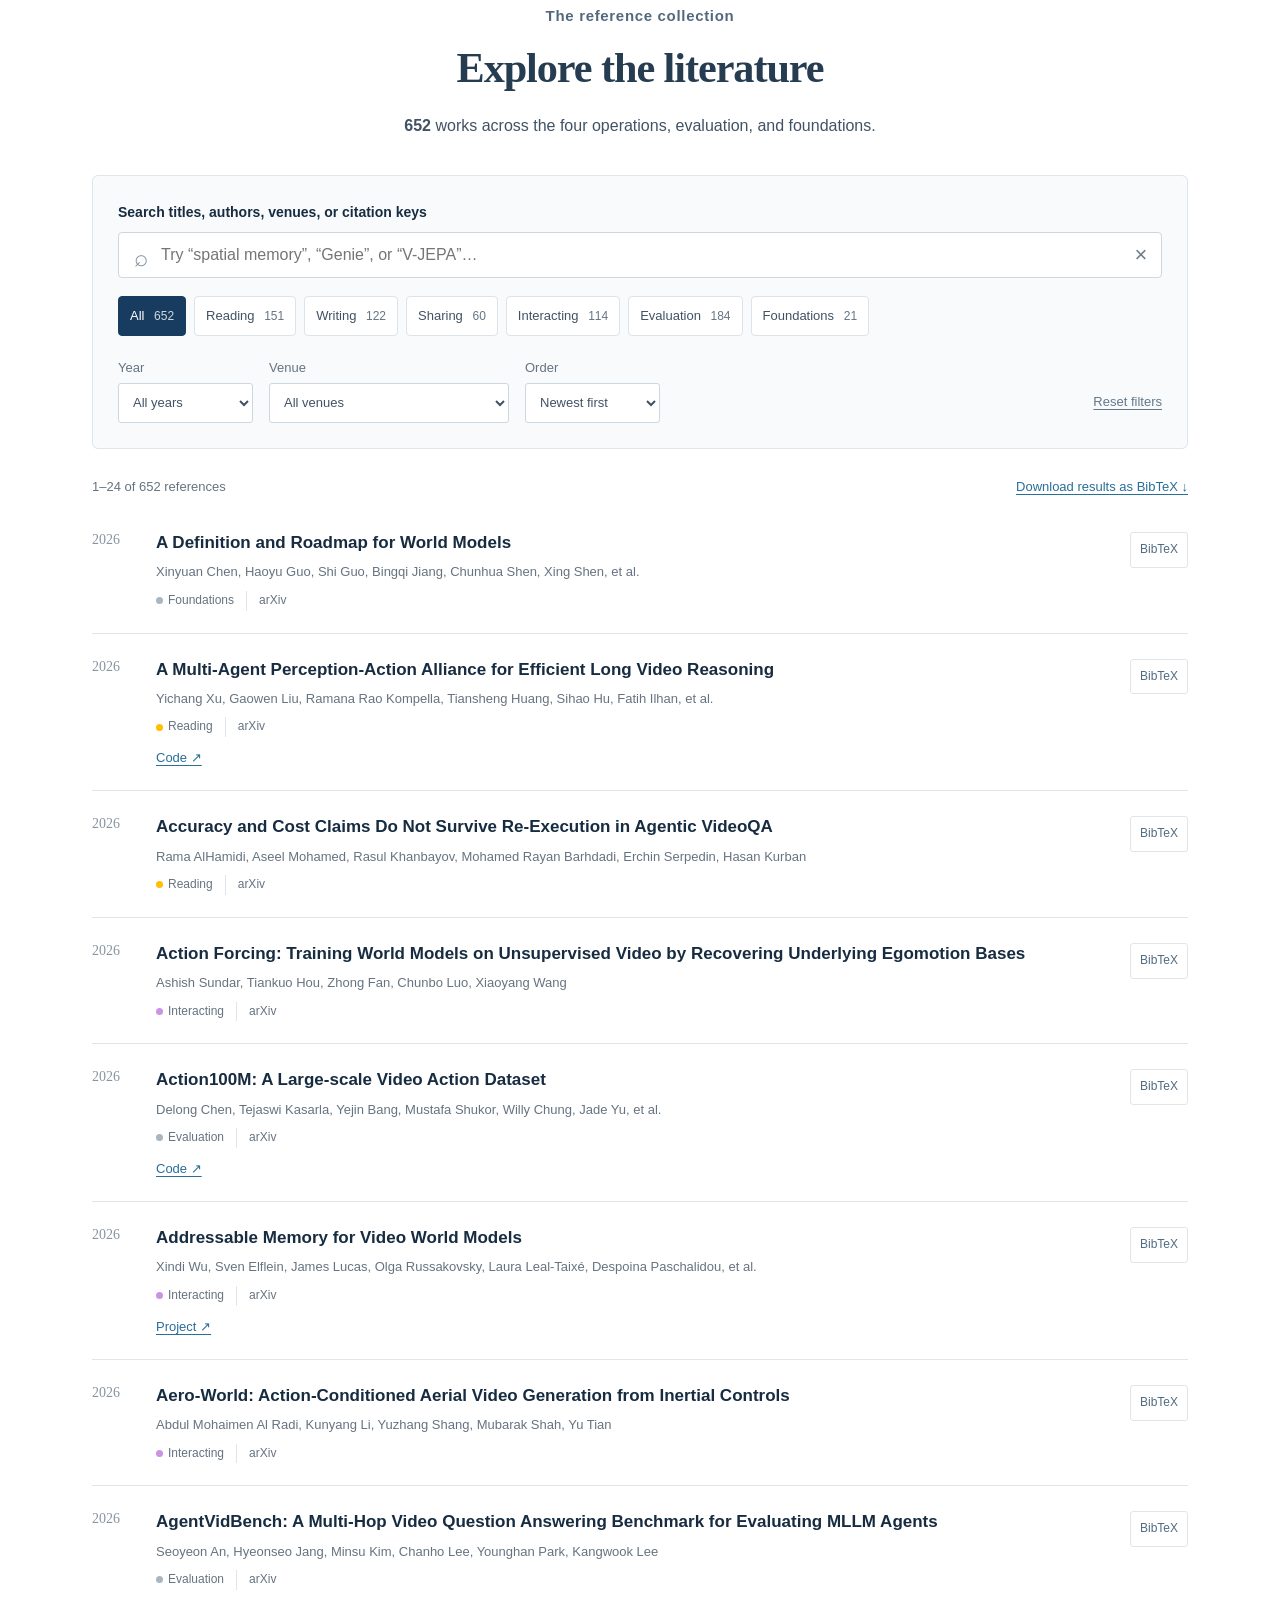
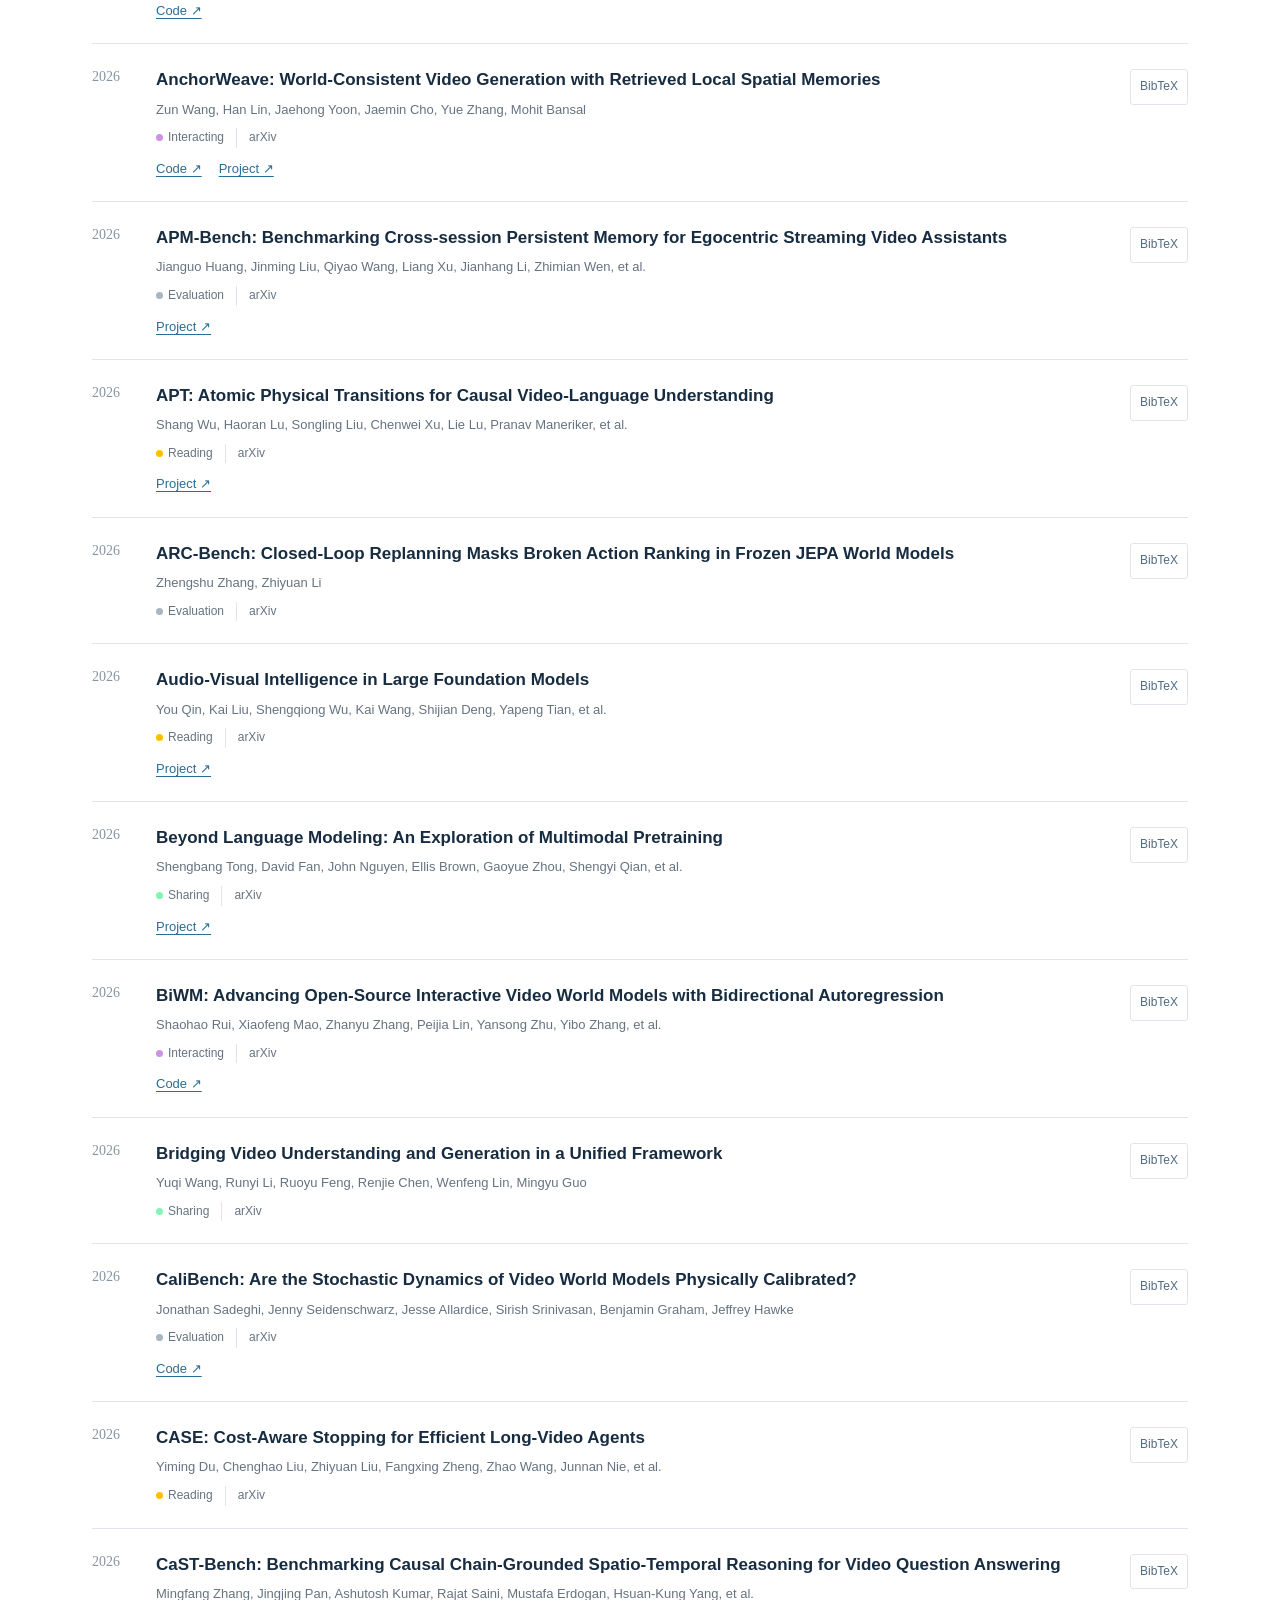
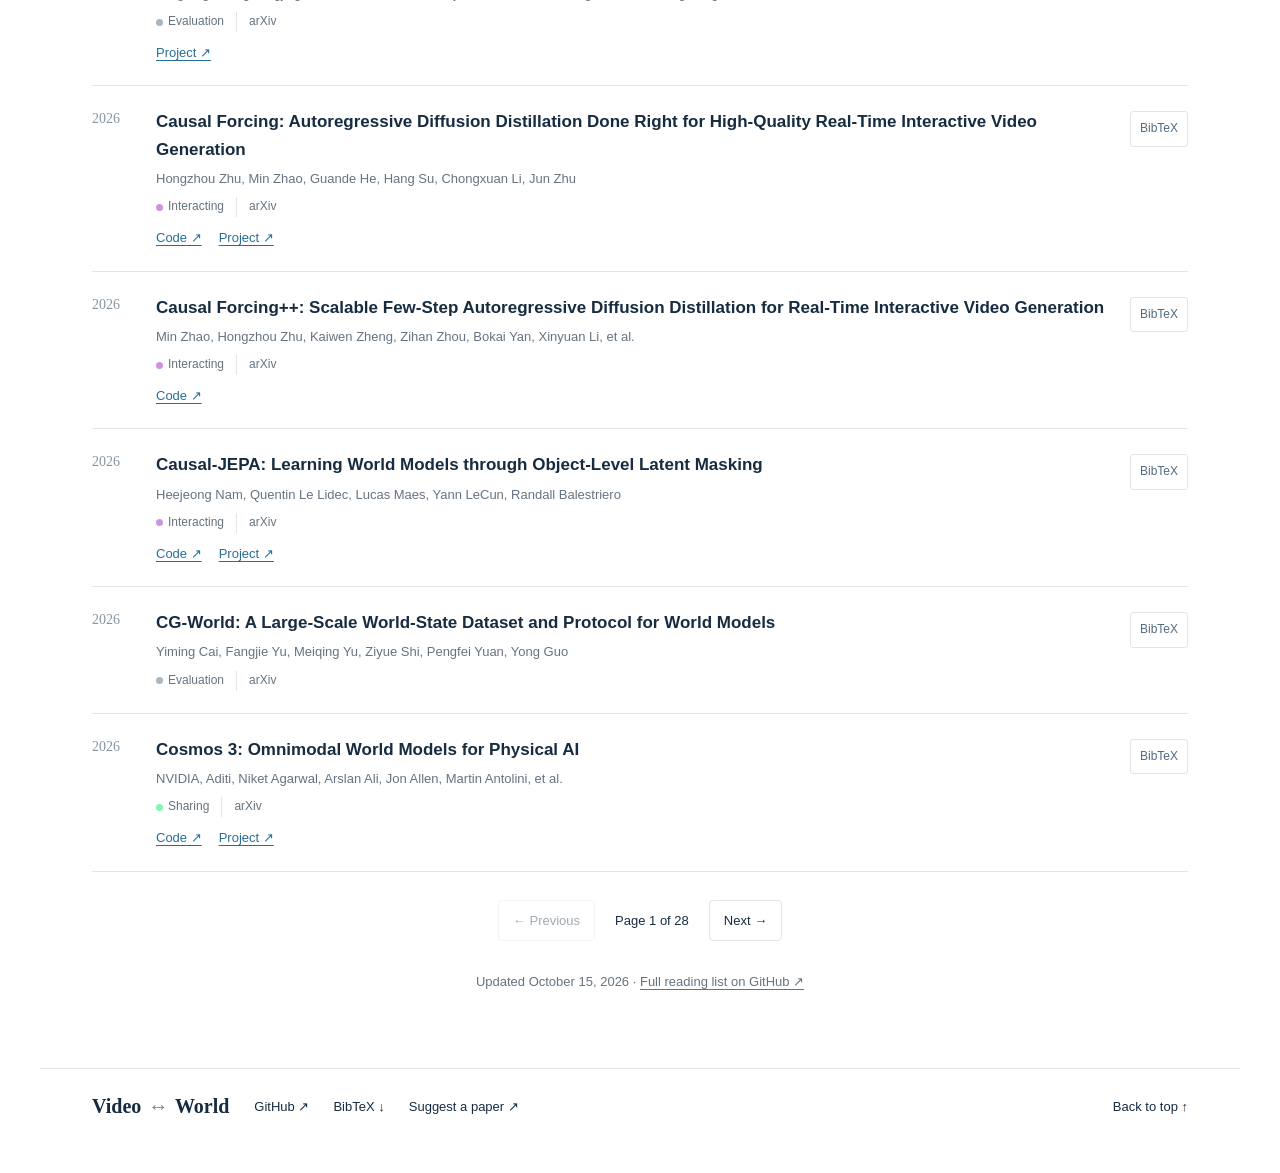
==== commit 38109470: "Add original-artwork observation animation and interactive research timeline" ====
--- a/index.html
+++ b/index.html
@@ -14,7 +14,9 @@
   <link rel="canonical" href="https://vid-gen.github.io/video-world-model-survey/">
   <link rel="icon" type="image/svg+xml" href="assets/icons/reading.svg">
   <link rel="stylesheet" href="assets/styles.css?v=20261016">
+  <link rel="stylesheet" href="assets/interactive.css?v=20261016b">
   <script src="assets/app.js" defer></script>
+  <script src="assets/world-observer.js?v=20261016" defer></script>
 </head>
 <body>
   <a class="skip-link" href="#main">Skip to content</a>
@@ -69,6 +71,36 @@
         <h2 id="lens-title">A video is a trace of a world.</h2>
         <p>Video foundation models understand scenes, generate futures, couple perception with creation, and respond to actions. This survey connects these capabilities through the relationship between <strong>observed video</strong> and an <strong>evolving world</strong>.</p>
       </header>
+      <figure class="world-observer" id="world-observer" data-scene="assets/world-observer.svg?v=20261016a" aria-labelledby="observer-title">
+        <div class="observer-heading"><h3 id="observer-title">One world. Partial views.</h3><span>Video ↔ World</span></div>
+        <img class="observer-fallback" src="assets/world-observer.svg?v=20261016a" width="700" height="385" alt="The paper's illustrated landscape, with cameras observing a moving object from partial views.">
+        <div class="observer-experience" hidden>
+          <div class="observer-stages">
+            <div class="observer-world-stage">
+              <div class="observer-stage-label"><span><small>01</small> The evolving world</span><em>W<sub>t</sub></em></div>
+              <div class="observer-world" aria-label="Illustrated world and the selected observation region"></div>
+            </div>
+            <div class="observer-transfer" aria-hidden="true"><span>Observe</span><i></i><b>→</b></div>
+            <div class="observer-video-stage">
+              <div class="observer-stage-label"><span><small>02</small> The video trace</span><em>V<sub>1:t</sub></em></div>
+              <div class="observer-view-buttons" role="group" aria-label="Observation region">
+                <button type="button" data-observer-view="0" aria-pressed="true">Riverside</button>
+                <button type="button" data-observer-view="1" aria-pressed="false">Wide view</button>
+                <button type="button" data-observer-view="2" aria-pressed="false">Courtyard</button>
+              </div>
+              <div class="observer-video"><span class="observer-view-name">Riverside</span><span class="observer-timestamp">00.0 s</span><div class="observer-feed"></div><span class="observer-visibility">Object visible</span></div>
+              <div class="observer-filmstrip" role="group" aria-label="Sampled video frames"></div>
+            </div>
+          </div>
+          <div class="observer-controls">
+            <button class="observer-play" type="button" aria-label="Play animation"><span aria-hidden="true">▶</span> <span data-play-label>Play</span></button>
+            <label class="observer-scrubber"><span class="sr-only">Animation time in seconds</span><input type="range" min="0" max="16" step="0.05" value="0" aria-label="Animation time in seconds"><span class="observer-duration">0.0 / 16 s</span></label>
+            <button class="observer-reverse" type="button" aria-pressed="false"><span aria-hidden="true">↶</span> Reverse motion</button>
+          </div>
+          <p class="observer-message" role="status" aria-live="polite">Change the view to see a different part of the same world.</p>
+        </div>
+        <figcaption>A continuous world gives rise to a partial video trace. Views crop the same illustrated scene; the purple object can move out of view or behind a building. <span>Conceptual animation, not model output.</span></figcaption>
+      </figure>
       <div class="world-definitions">
         <div><span class="math-symbol">V</span><h3>Observed video</h3><p>A partial, lossy, temporally ordered record of the world.</p></div>
         <div><span class="math-symbol">W</span><h3>Latent temporal world</h3><p>Entities, relations, and physical properties evolving over time.</p></div>
@@ -83,10 +115,11 @@
         <h2 id="timeline-title">Four paths, a shared world.</h2>
         <p>Selected milestones in video understanding, generation, shared representations and workflows, and world prediction and control.</p>
       </header>
-      <figure class="paper-figure timeline-figure">
-        <a class="figure-link" href="assets/figures/timeline.webp" data-figure data-title="The evolution of video foundation models" aria-label="Enlarge: The evolution of video foundation models"><img src="assets/figures/timeline.webp" width="2600" height="3680" loading="lazy" decoding="async" alt="Selected milestones in Reading, Writing, Sharing, and Interacting, 2017–2026."><span class="enlarge" aria-hidden="true">↗ Enlarge figure</span></a>
-        <figcaption><strong>The evolution of video foundation models, 2017–2026.</strong></figcaption>
-      </figure>
+      <div class="timeline-reader">
+        <iframe src="assets/timeline/index.html?v=20261016d" title="Interactive research timeline: Reading, Writing, Sharing, and Interacting, 2017–2026" loading="lazy" allow="fullscreen" allowfullscreen></iframe>
+      </div>
+      <img class="timeline-print" src="assets/figures/timeline.webp" width="2600" height="3680" loading="lazy" alt="The original paper timeline, 2017–2026.">
+      <div class="timeline-links"><span>Original vector artwork · Click a work to read its paper</span><a href="assets/timeline/" target="_blank" rel="noopener">Open the full timeline ↗</a><a href="assets/figures/timeline.webp" data-figure data-title="The original paper timeline">Paper figure ↗</a></div>
     </section>
 
     <div id="operations" class="operations-intro"><p>Four operations on the video–world relationship</p></div>
--- a/assets/interactive.css
+++ b/assets/interactive.css
@@ -0,0 +1,98 @@
+/* Interactive illustrations use the manuscript's own vector artwork. */
+.world-observer { margin: 40px 0 0; border-top: 1px solid #cbd6de; border-bottom: 1px solid var(--line); padding: 23px 0 25px; }
+.observer-heading { display: flex; justify-content: space-between; align-items: center; gap: 12px; margin-bottom: 28px; }
+.observer-heading h3 { font: bold 23px/1.3 var(--serif); letter-spacing: -.02em; }
+.observer-heading > span { font: italic 17px var(--serif); color: #67808c; }
+.observer-fallback { width: 100%; max-height: 390px; object-fit: contain; }
+.observer-stages { display: grid; grid-template-columns: minmax(0, 1.45fr) 62px minmax(0, 1fr); align-items: center; }
+.observer-stage-label { display: flex; justify-content: space-between; align-items: center; font-size: 14px; font-weight: 600; }
+.observer-stage-label small { font: 13px var(--serif); color: #8595a0; margin-right: 9px; }
+.observer-stage-label em { font: italic 21px var(--serif); color: #4d6e80; }
+.observer-world-stage { align-self: stretch; display: flex; flex-direction: column; }
+.observer-world { flex: 1; display: grid; align-items: center; min-width: 0; }
+.observer-world > svg { display: block; width: 100%; height: auto; }
+.observer-world [data-camera] { opacity: .4; transition: opacity .2s; }
+.observer-world [data-camera][data-active="true"] { opacity: 1; filter: drop-shadow(0 0 4px #7cb4cc55); }
+.observer-transfer { text-align: center; align-self: center; position: relative; color: #5f7a89; }
+.observer-transfer span { font-size: 10px; letter-spacing: .035em; }
+.observer-transfer i { display: block; height: 1px; margin-top: 6px; background: #bacfd8; position: relative; }
+.observer-transfer i::after { content: ""; position: absolute; left: 0; top: -2px; width: 5px; height: 5px; background: #06b0f0; border-radius: 50%; }
+.observer-transfer b { position: absolute; right: -2px; bottom: -12px; font-size: 18px; font-weight: 400; }
+[data-playing="true"] .observer-transfer i::after { animation: observer-transfer 1.8s linear infinite; }
+@keyframes observer-transfer { to { transform: translateX(58px); } }
+.observer-video-stage { min-width: 0; }
+.observer-view-buttons { display: flex; gap: 0; margin: 18px 0 10px; border-bottom: 1px solid var(--line); }
+.observer-view-buttons button { min-height: 40px; padding: 5px 9px; border: 0; border-bottom: 2px solid transparent; background: none; color: #647887; font-size: 12px; white-space: nowrap; flex: 1; }
+.observer-view-buttons button[aria-pressed="true"] { color: #243f54; border-bottom-color: #427e99; font-weight: 600; }
+.observer-video { position: relative; background: #f3f7f7; border: 1px solid #cbd7db; border-radius: 3px; overflow: hidden; }
+.observer-feed { aspect-ratio: 1.65; display: grid; align-items: center; }
+.observer-feed svg { width: 100%; height: 100%; display: block; }
+.observer-view-name, .observer-timestamp { position: absolute; z-index: 1; top: 8px; color: #5a7180; font-size: 10px; font-variant-numeric: tabular-nums; }
+.observer-view-name { left: 10px; }
+.observer-timestamp { right: 10px; }
+.observer-visibility { position: absolute; left: 10px; bottom: 8px; color: #486378; font-size: 10px; padding: 2px 7px; background: #ffffffeb; border-radius: 2px; }
+.observer-visibility::before { content: ""; display: inline-block; width: 5px; height: 5px; border-radius: 50%; margin-right: 5px; vertical-align: 1px; background: #35a47c; }
+.observer-video[data-observation="hidden"] .observer-visibility::before { background: #a3adb3; }
+.observer-filmstrip { display: grid; grid-template-columns: repeat(4, minmax(0, 1fr)); gap: 5px; margin-top: 8px; }
+.observer-filmstrip button { min-width: 0; padding: 0; background: #f5f8f7; border: 1px solid #d3dedf; border-radius: 2px; overflow: hidden; color: #728390; }
+.observer-filmstrip button:hover { border-color: #427e99; }
+.observer-filmstrip svg { display: block; width: 100%; aspect-ratio: 1.6; }
+.observer-filmstrip button > span { display: block; padding: 3px; font-size: 10px; border-top: 1px solid #e1e7e8; line-height: 1.3; font-variant-numeric: tabular-nums; }
+.observer-filmstrip button:disabled { opacity: .3; }
+.observer-controls { display: flex; gap: 20px; align-items: center; border-top: 1px solid var(--line); padding-top: 20px; margin-top: 25px; }
+.observer-controls button { min-height: 42px; border: 1px solid #c8d3db; background: #fff; color: #314d63; border-radius: 4px; padding: 7px 12px; font-size: 12px; white-space: nowrap; }
+.observer-controls button:hover { background: #f3f7fa; }
+.observer-controls .observer-play { min-width: 87px; background: #243f54; color: #fff; border-color: #243f54; }
+.observer-play > span:first-child { margin-right: 4px; font-size: 11px; }
+.observer-controls .observer-play:hover { background: #335a75; }
+.observer-reverse[aria-pressed="true"] { border-color: #b775ce; background: #fcf6ff; }
+.observer-reverse > span { font-size: 18px; vertical-align: -1px; margin-right: 3px; }
+.observer-scrubber { flex: 1; display: flex; align-items: center; gap: 15px; min-width: 0; }
+.observer-scrubber input { flex: 1; min-width: 0; width: 100%; height: 32px; cursor: pointer; accent-color: #4c7e97; }
+.observer-duration { font-size: 11px; color: #6a7d8b; white-space: nowrap; min-width: 75px; text-align: right; font-variant-numeric: tabular-nums; }
+.observer-message { margin-top: 12px; min-height: 1.65em; font-size: 12px; color: #657988; }
+.world-observer figcaption { font-size: 12px; text-align: left; max-width: none; margin-top: 13px; color: #677c88; }
+.world-observer figcaption > span { white-space: nowrap; }
+.sr-only { position: absolute; width: 1px; height: 1px; padding: 0; margin: -1px; overflow: hidden; clip: rect(0,0,0,0); white-space: nowrap; border: 0; }
+.timeline-reader { border: 1px solid #d4dfe5; border-radius: 5px; overflow: hidden; background: #f5f7f8; }
+.timeline-reader iframe { display: block; width: 100%; height: min(940px, calc(100svh - 110px)); min-height: 500px; border: 0; }
+.timeline-print { display: none; }
+.timeline-links { display: flex; justify-content: flex-end; flex-wrap: wrap; gap: 8px 20px; margin-top: 14px; font-size: 12px; color: #607686; }
+.timeline-links > span { margin-right: auto; }
+.timeline-links a { white-space: nowrap; }
+@media (max-width: 850px) {
+  .observer-stages { grid-template-columns: minmax(0, 1.2fr) 36px minmax(0, 1fr); }
+  .observer-transfer span { display: none; }
+  .observer-transfer i::after { animation: none; }
+  .observer-controls { gap: 12px; }
+  .observer-scrubber { gap: 8px; }
+  .observer-view-buttons button { padding-inline: 5px; font-size: 11px; }
+}
+@media (max-width: 650px) {
+  .observer-heading { margin-bottom: 22px; }
+  .observer-heading h3 { font-size: 22px; }
+  .observer-heading > span { font-size: 14px; }
+  .observer-stages { display: block; }
+  .observer-world > svg { max-height: 290px; }
+  .observer-transfer { display: none; }
+  .observer-video-stage { border-top: 1px solid #e0e7eb; padding-top: 18px; }
+  .observer-view-buttons { margin-top: 10px; }
+  .observer-view-buttons button { font-size: 12px; }
+  .observer-feed { aspect-ratio: 1.8; }
+  .observer-controls { flex-wrap: wrap; gap: 10px; margin-top: 20px; padding-top: 15px; }
+  .observer-scrubber { order: 3; flex-basis: 100%; }
+  .observer-controls .observer-reverse { margin-left: auto; }
+  .observer-message { font-size: 11px; }
+  .timeline-links { justify-content: flex-start; font-size: 11px; }
+  .timeline-links > span { flex-basis: 100%; }
+}
+@media (prefers-reduced-motion: reduce) {
+  .observer-world [data-camera] { transition: none; }
+  [data-playing="true"] .observer-transfer i::after { animation: none; }
+}
+@media print {
+  .observer-controls, .observer-message, .observer-view-buttons, .observer-filmstrip, .timeline-reader, .timeline-links { display: none; }
+  .observer-heading { margin-bottom: 10px; }
+  .world-observer { break-inside: avoid; }
+  .timeline-print { display: block; width: 100%; }
+}
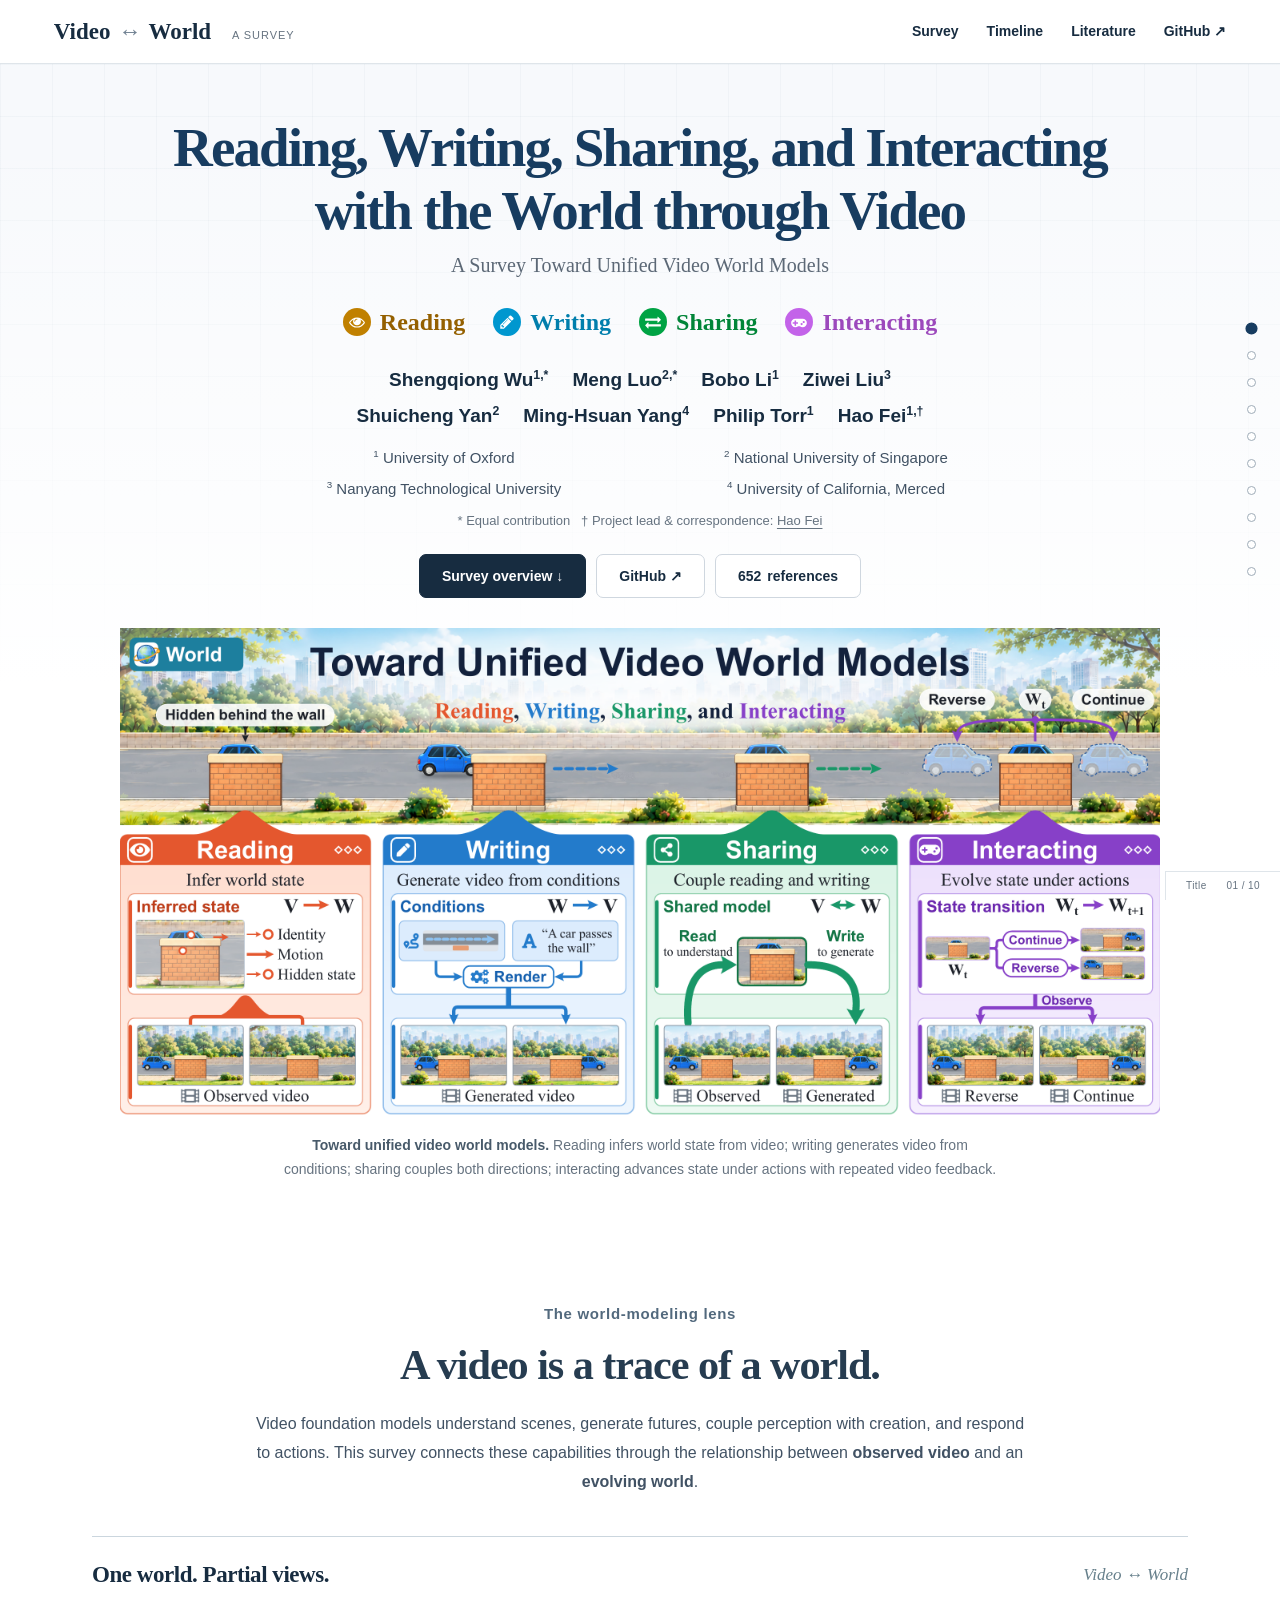
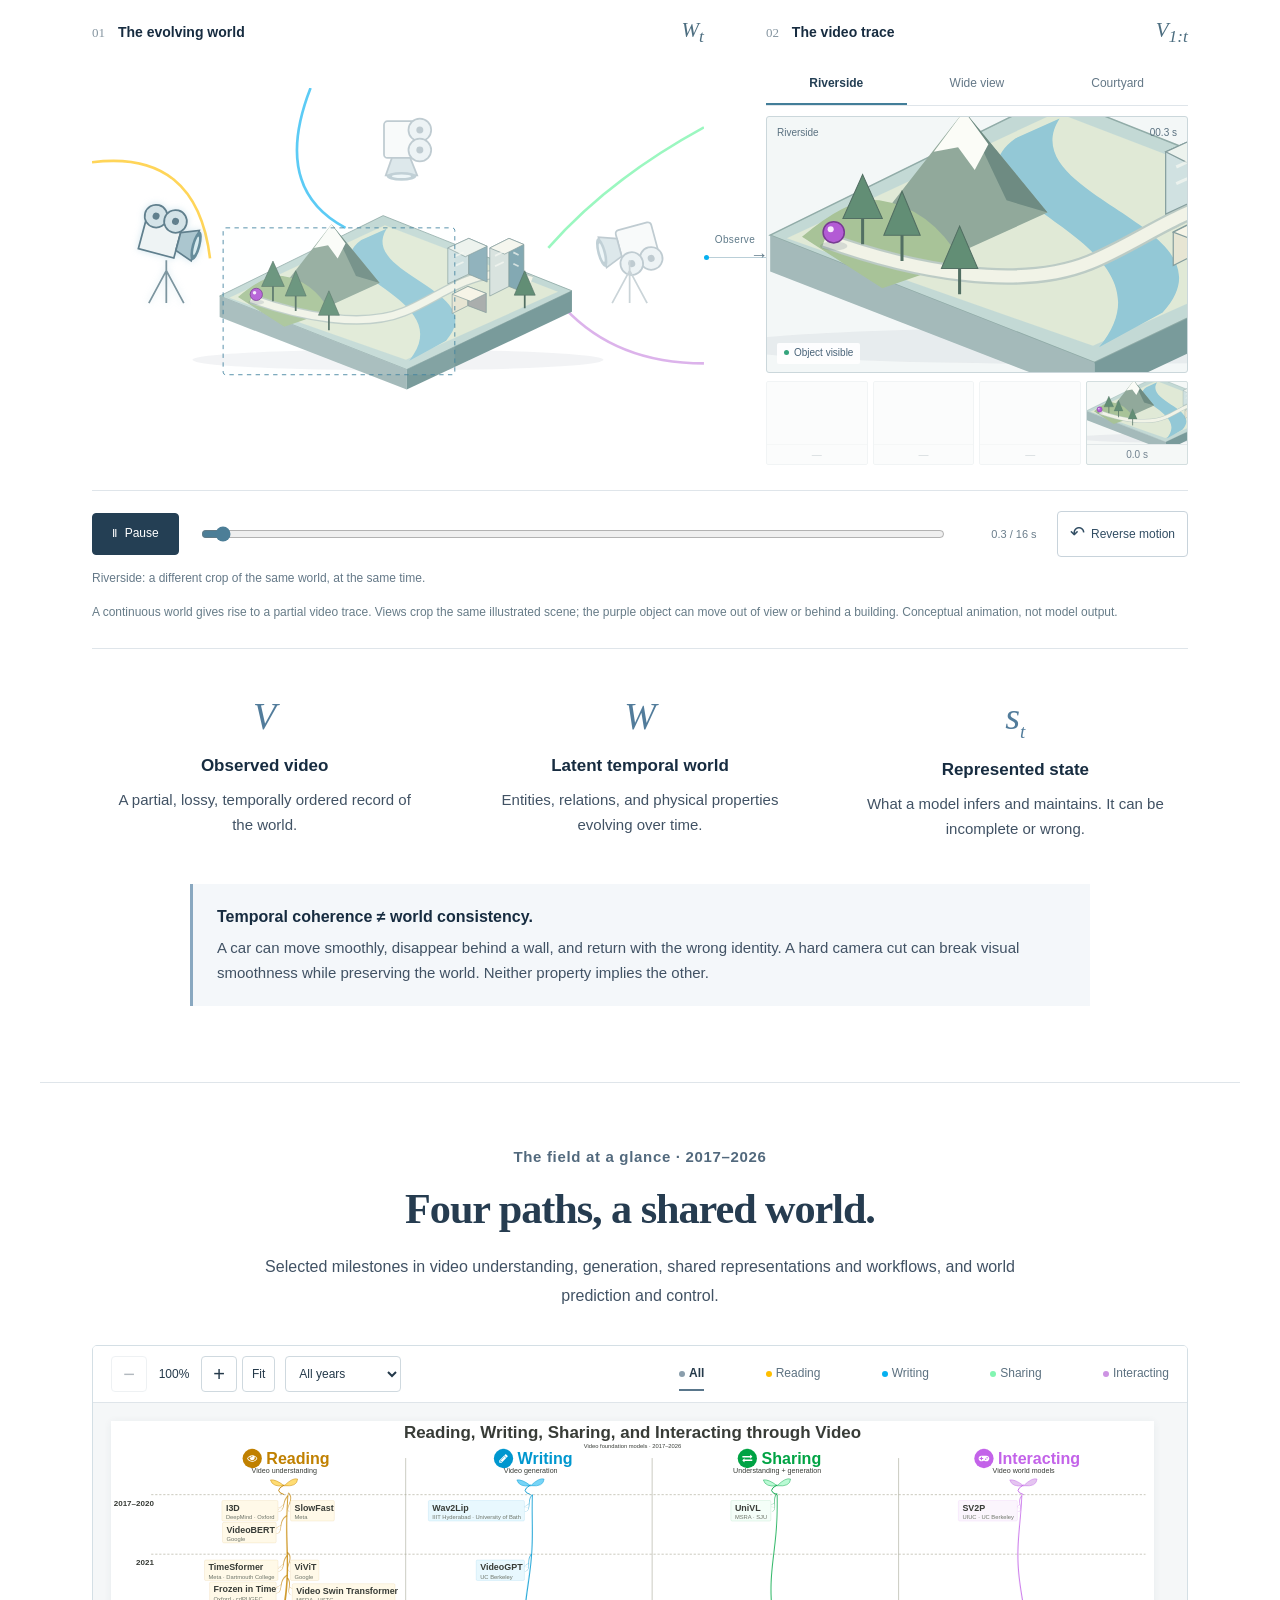
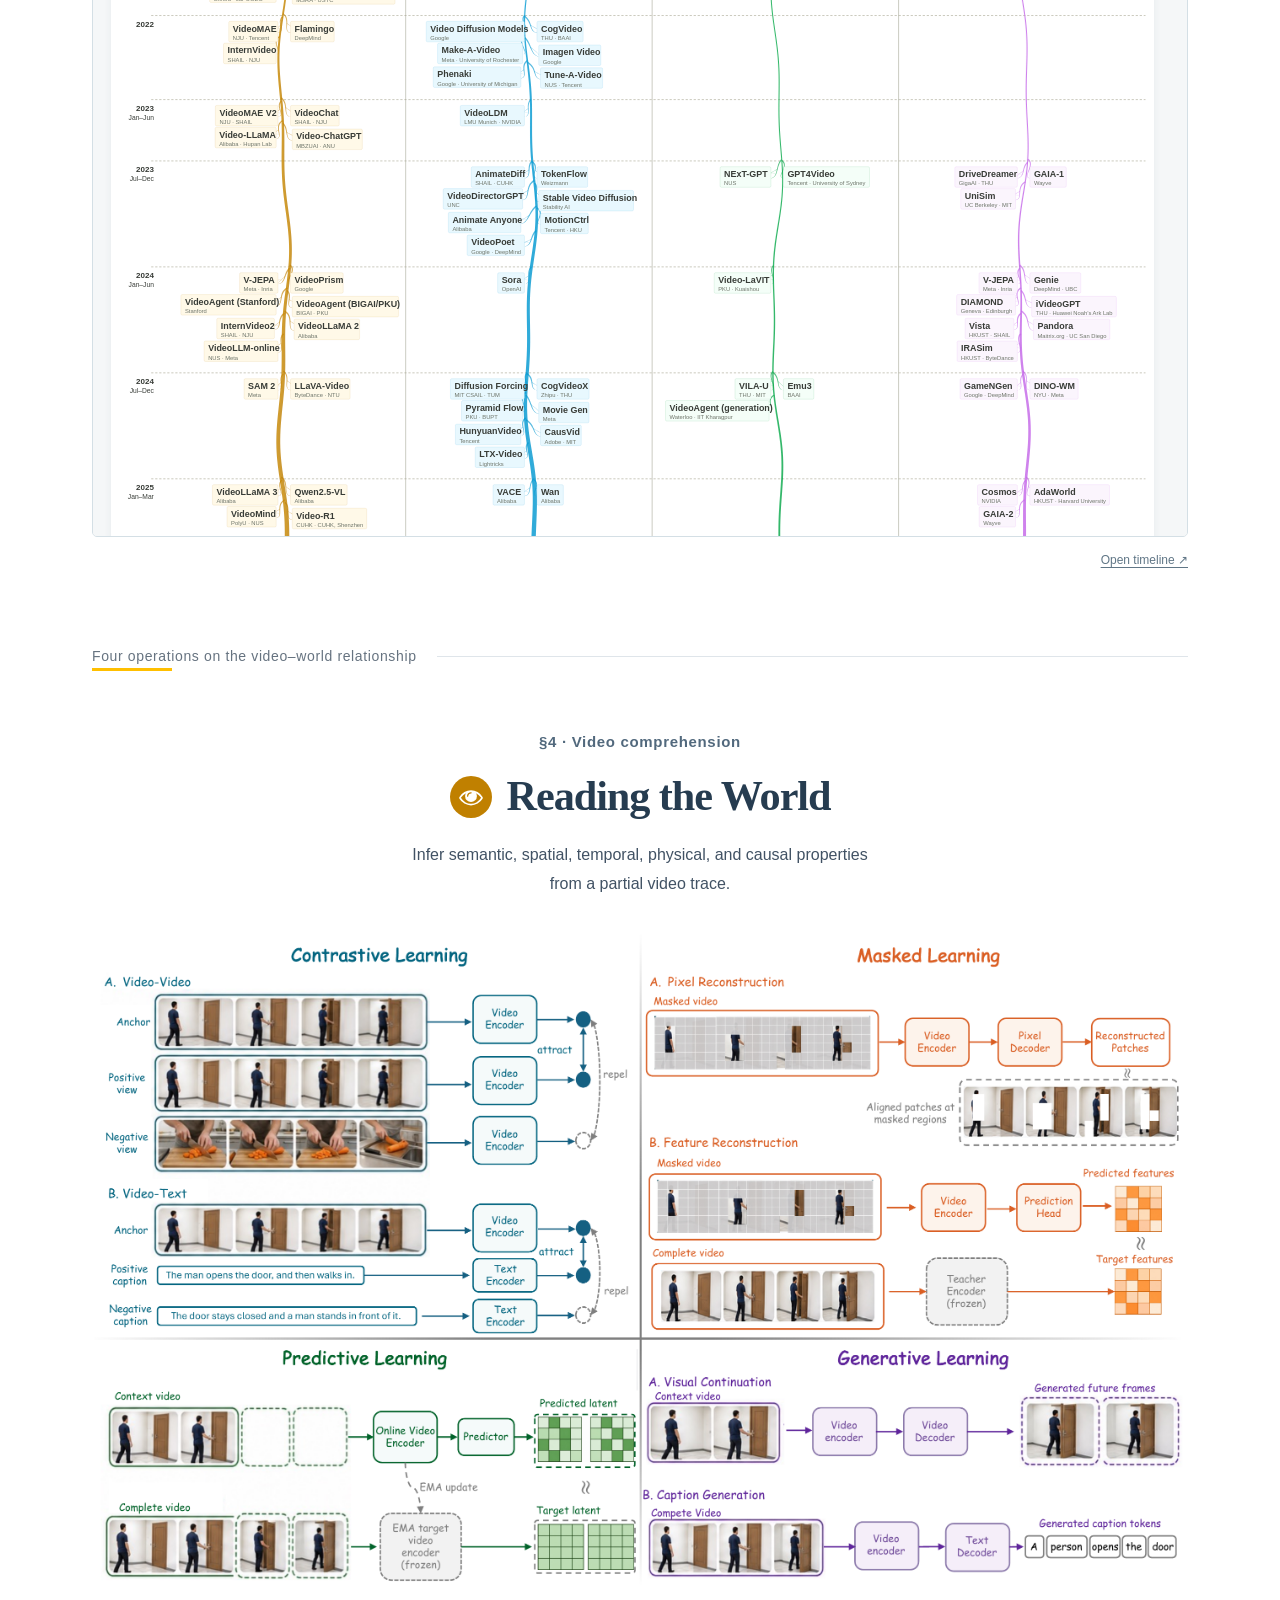
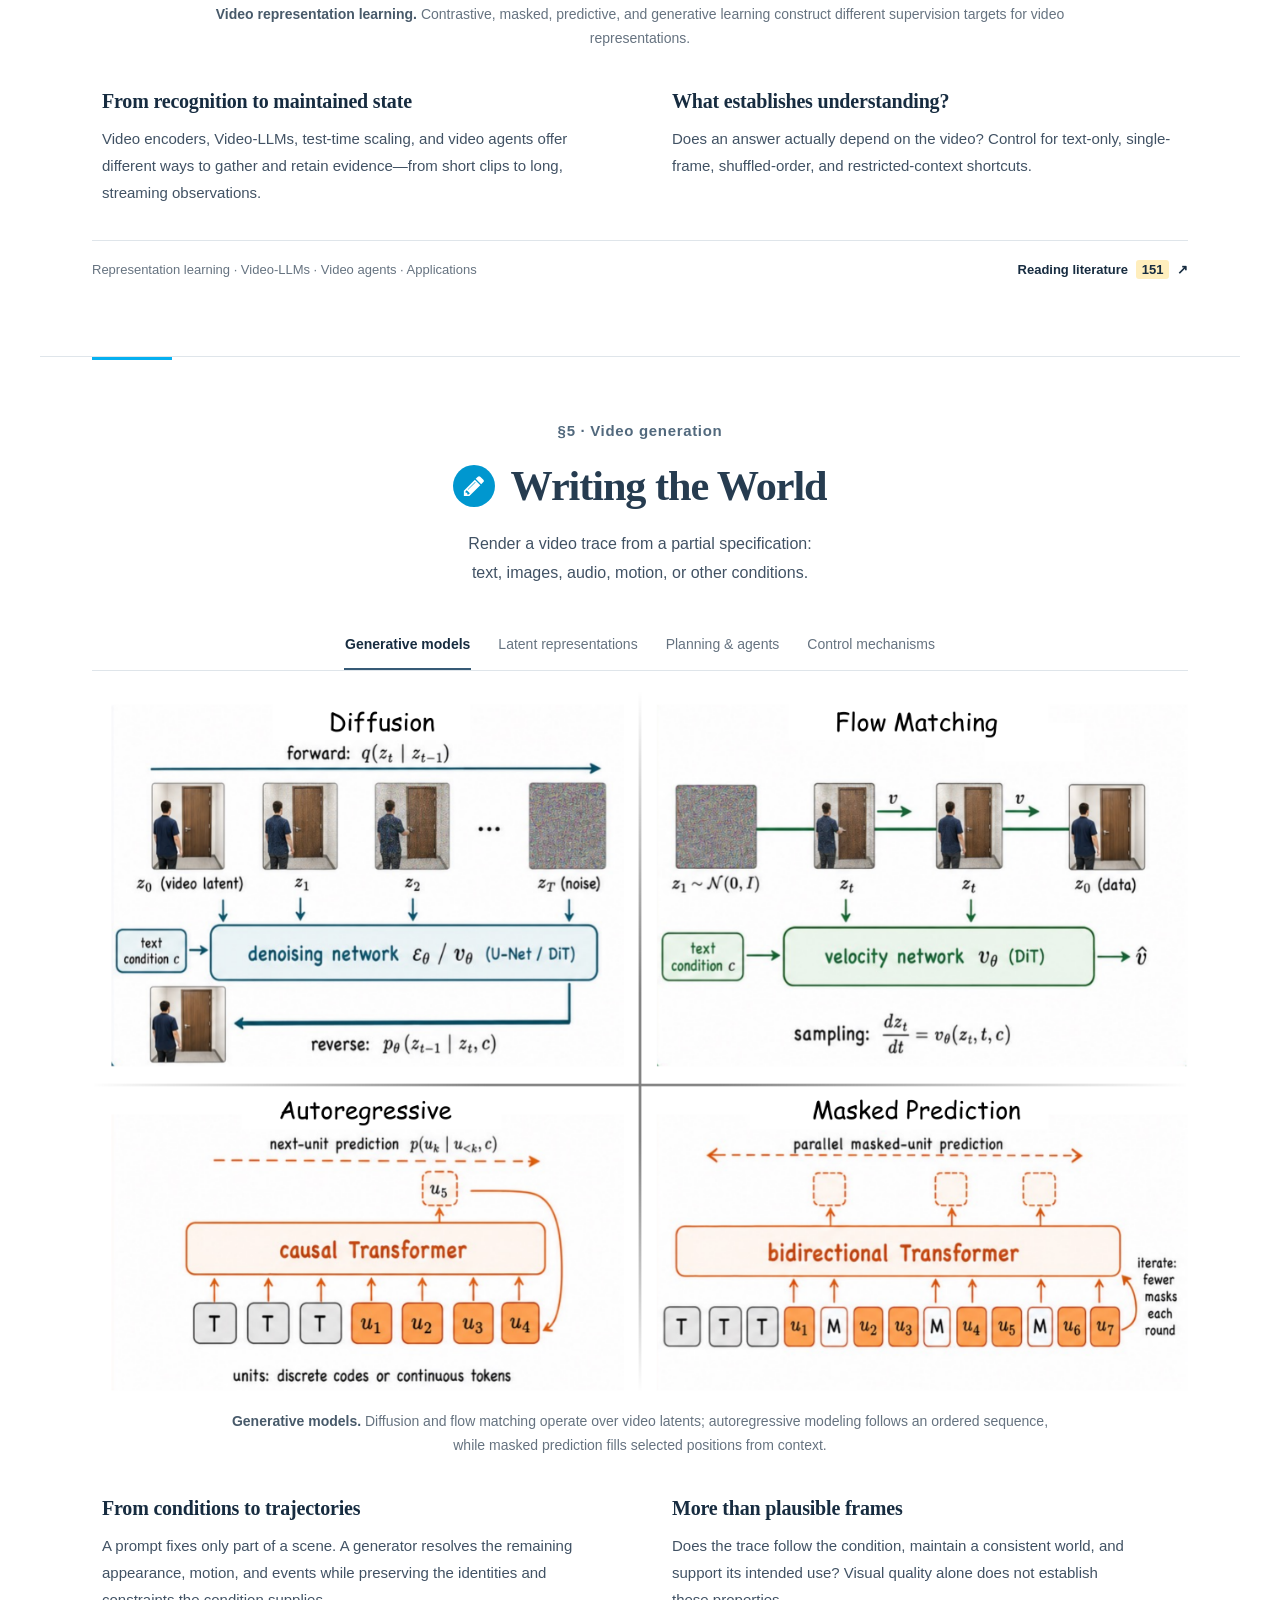
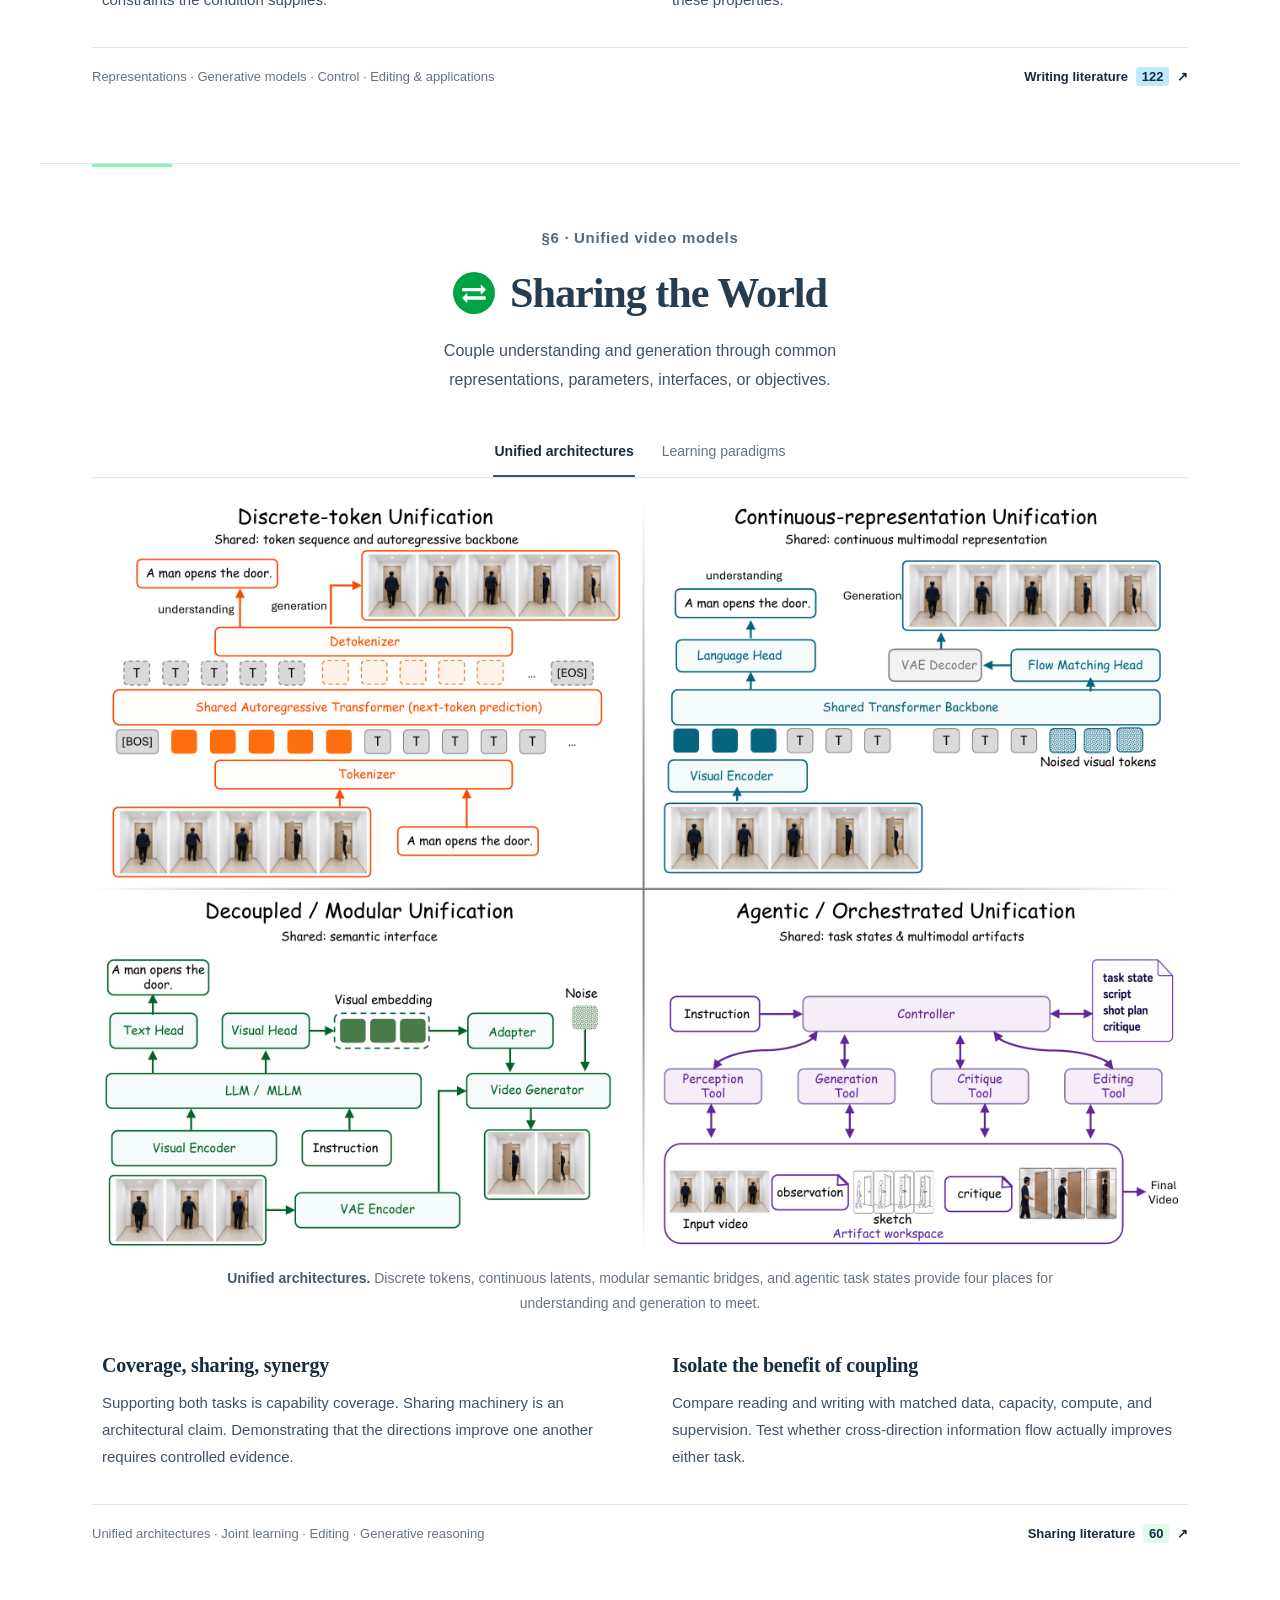
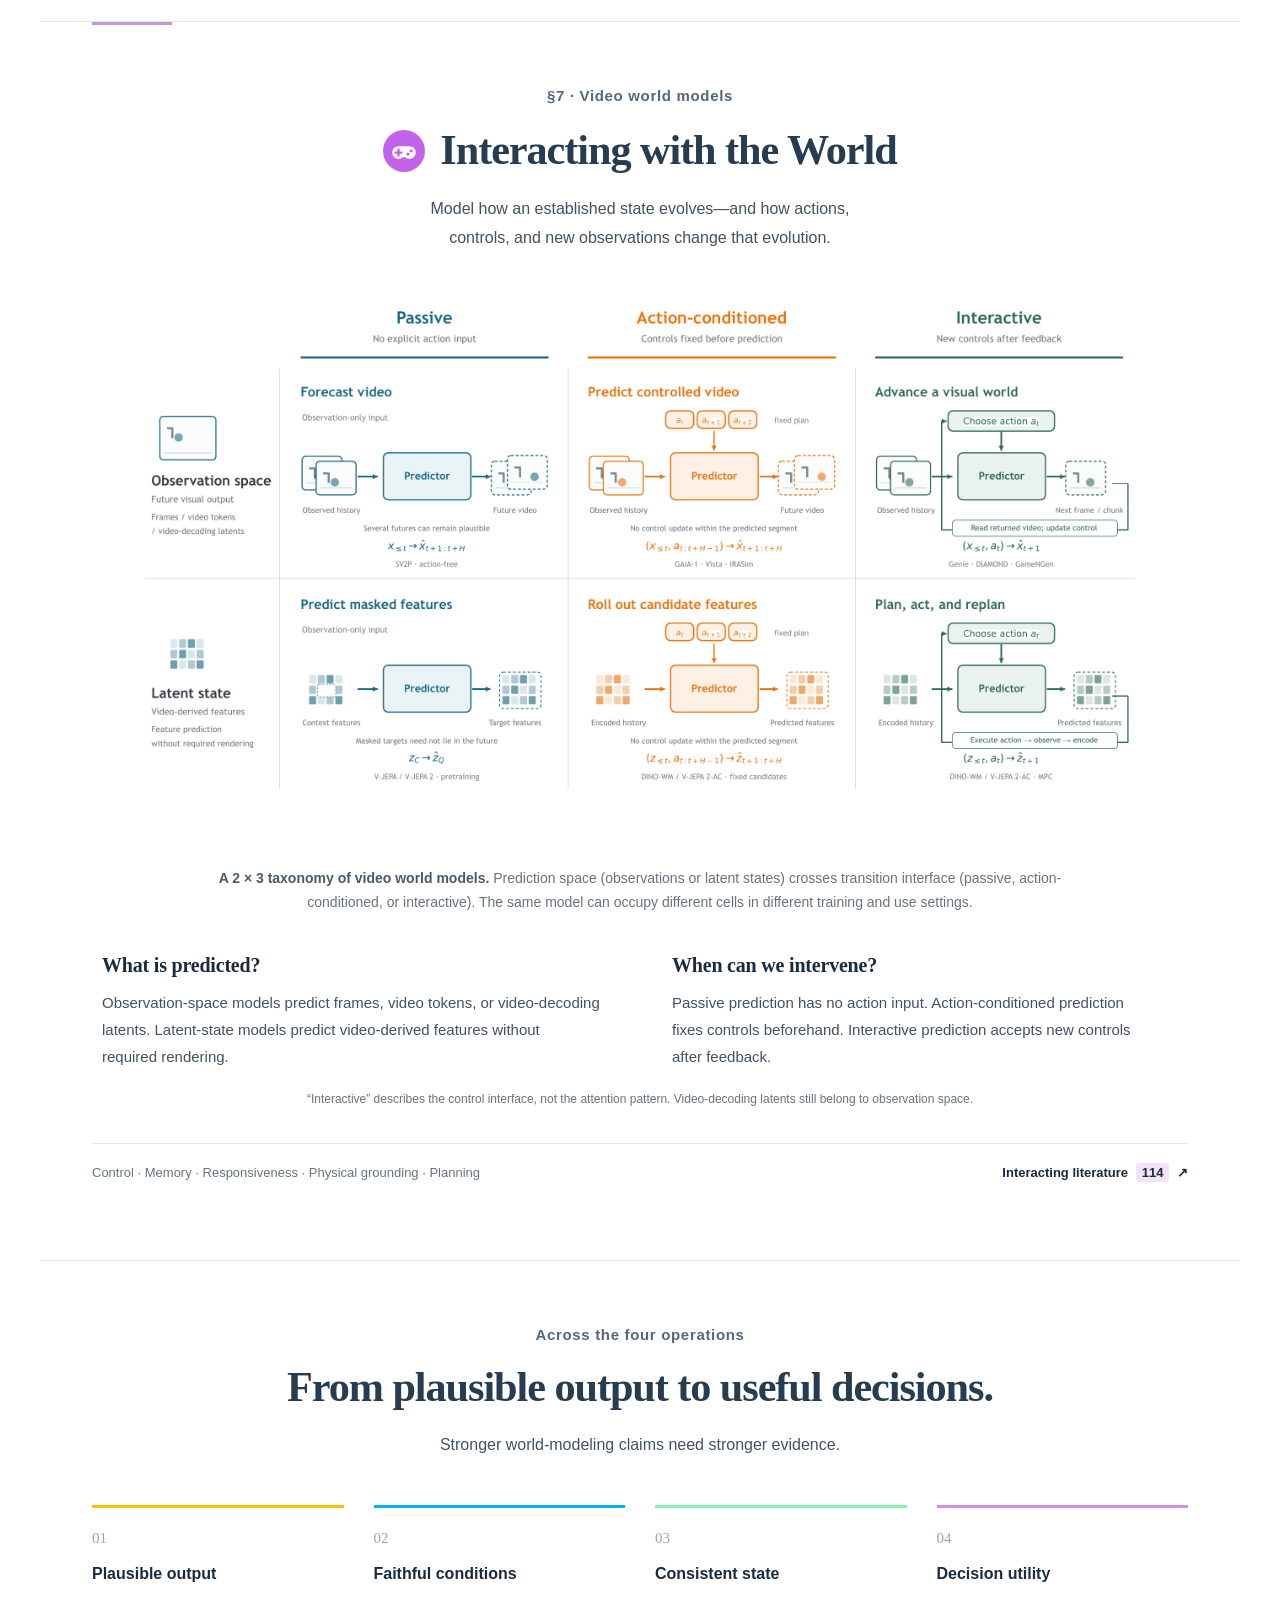
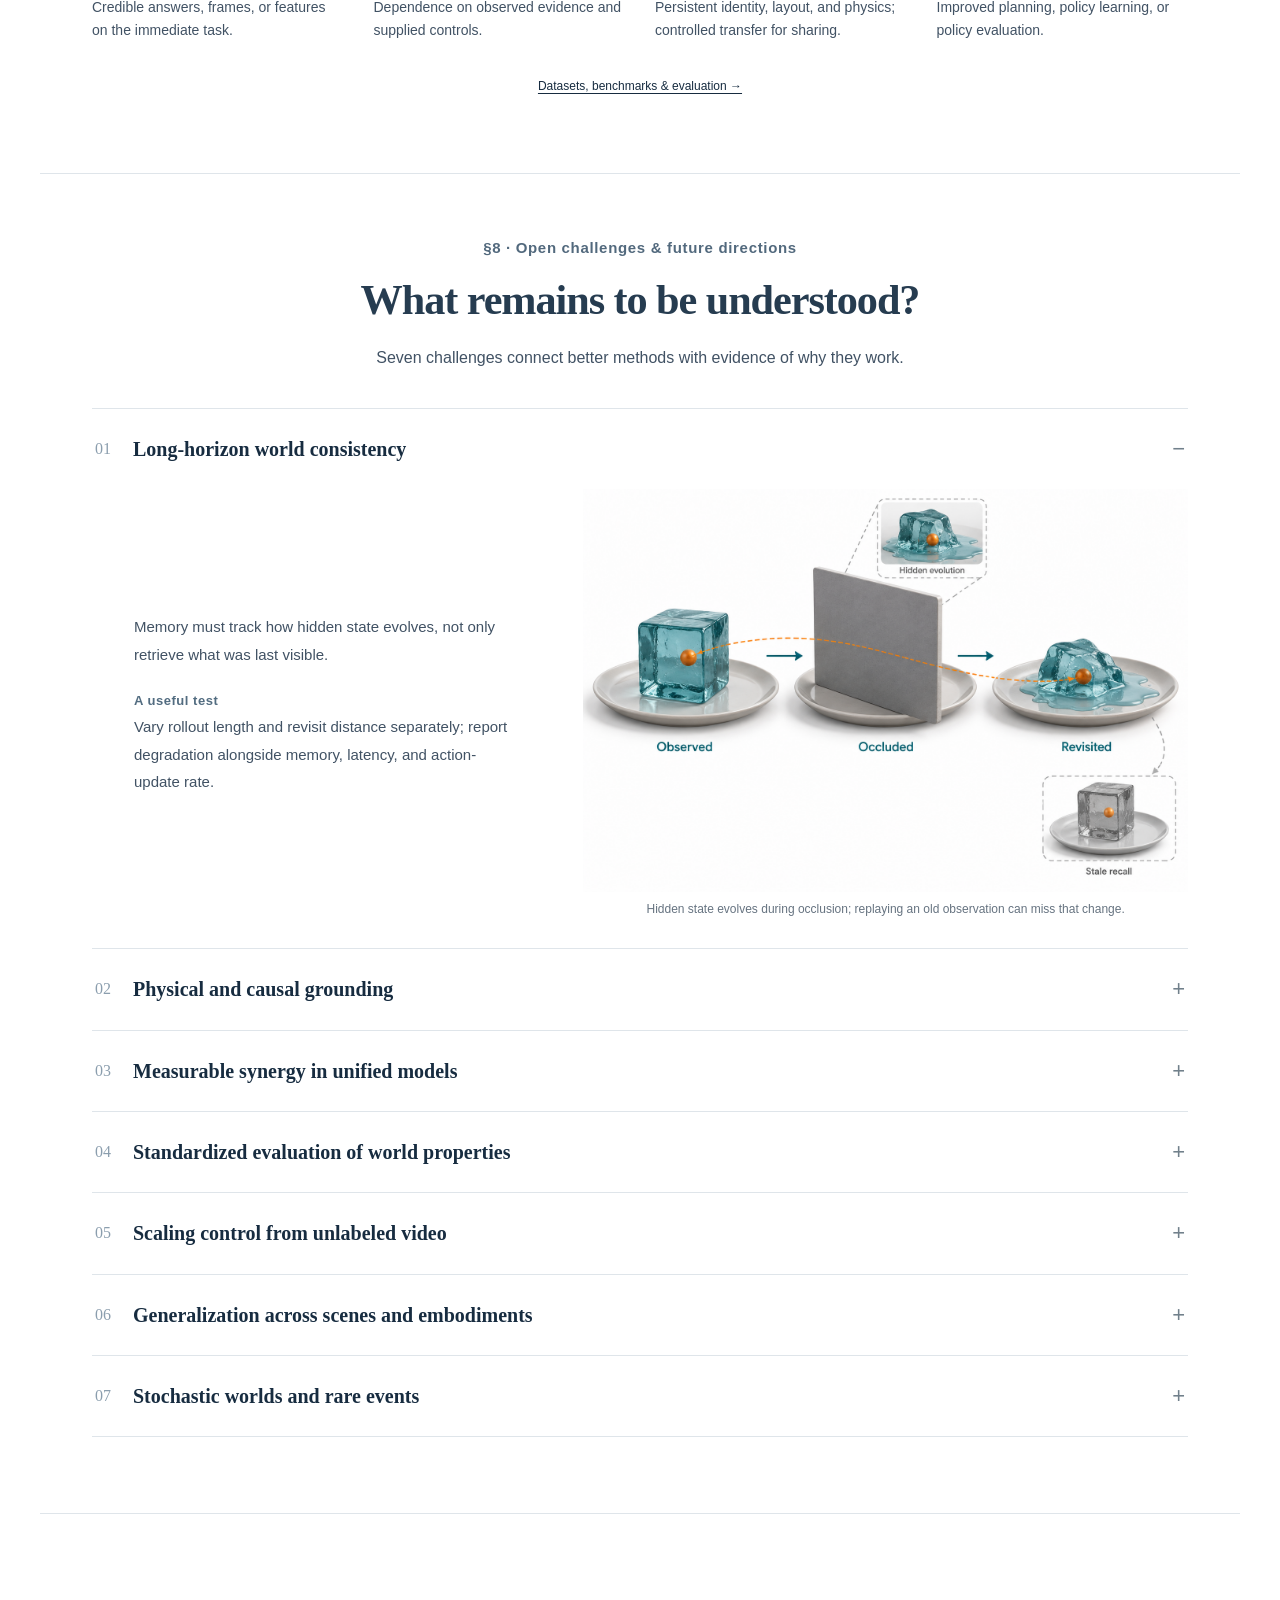
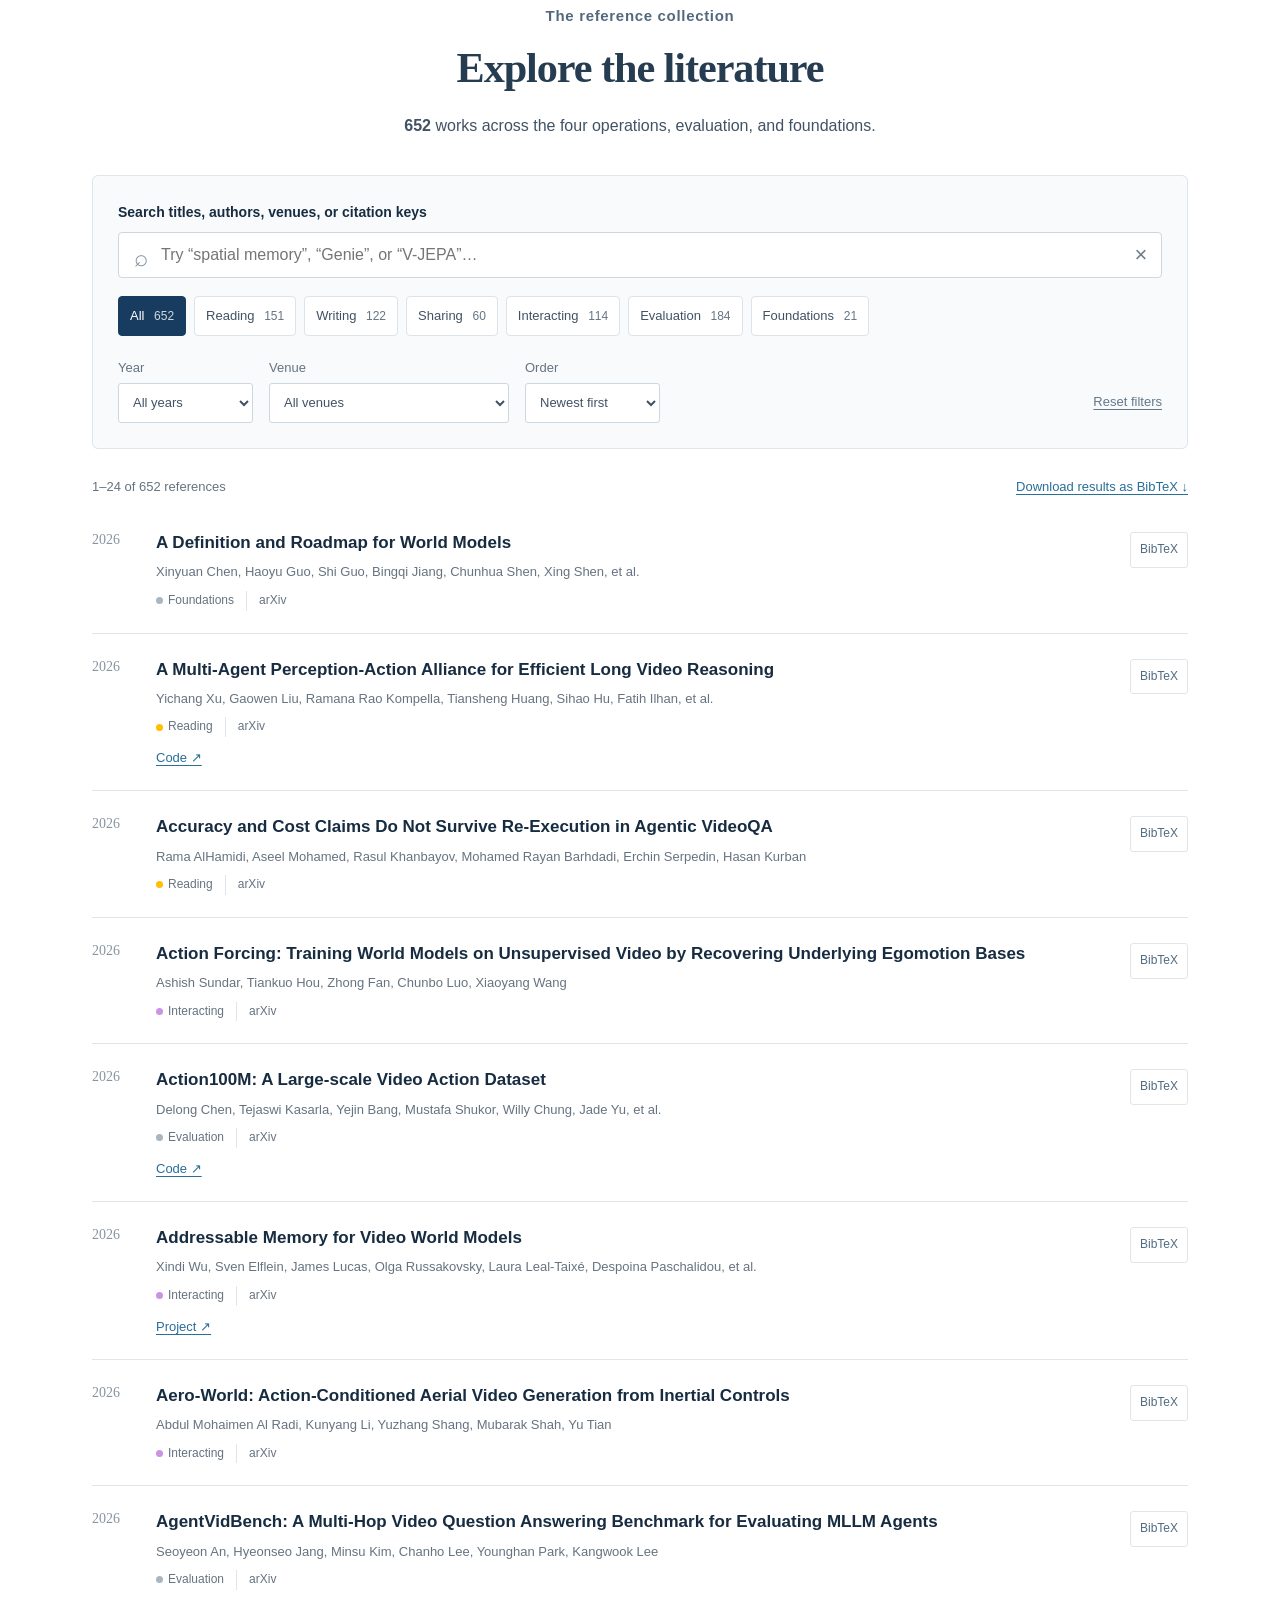
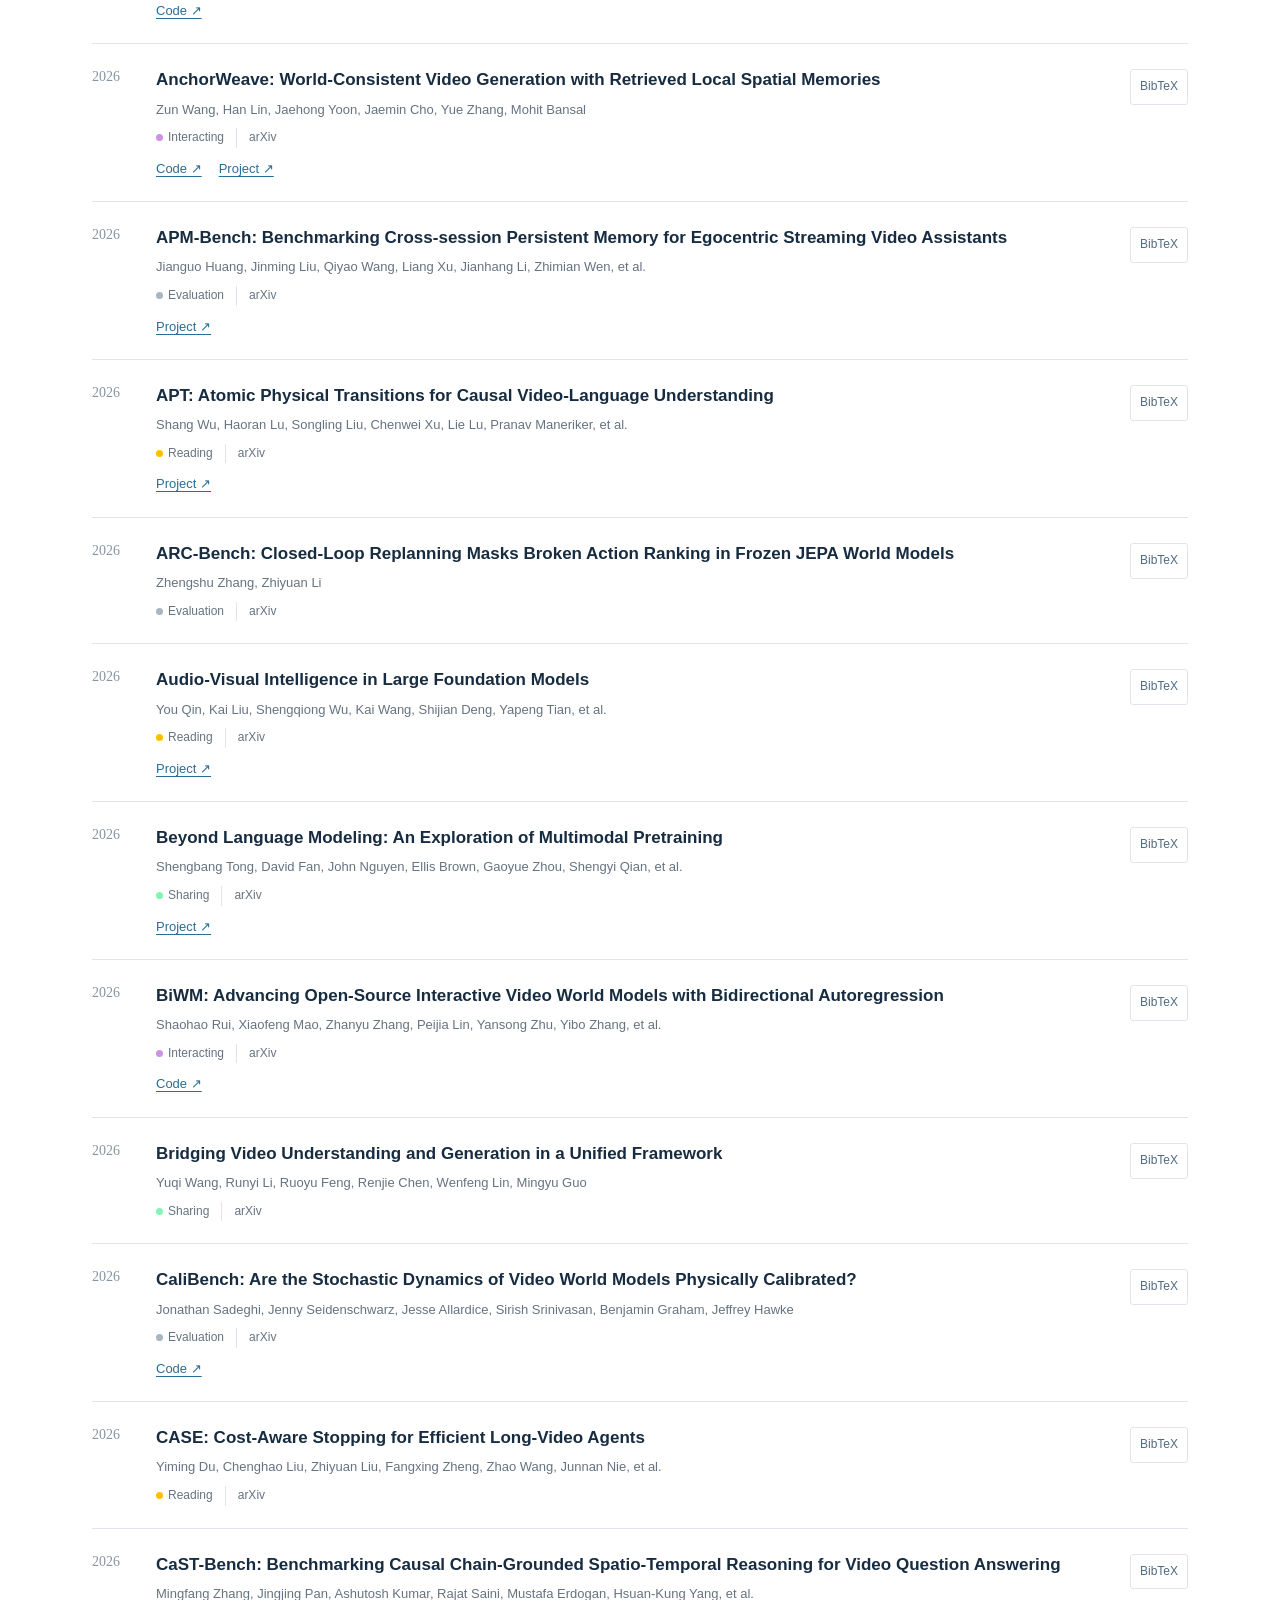
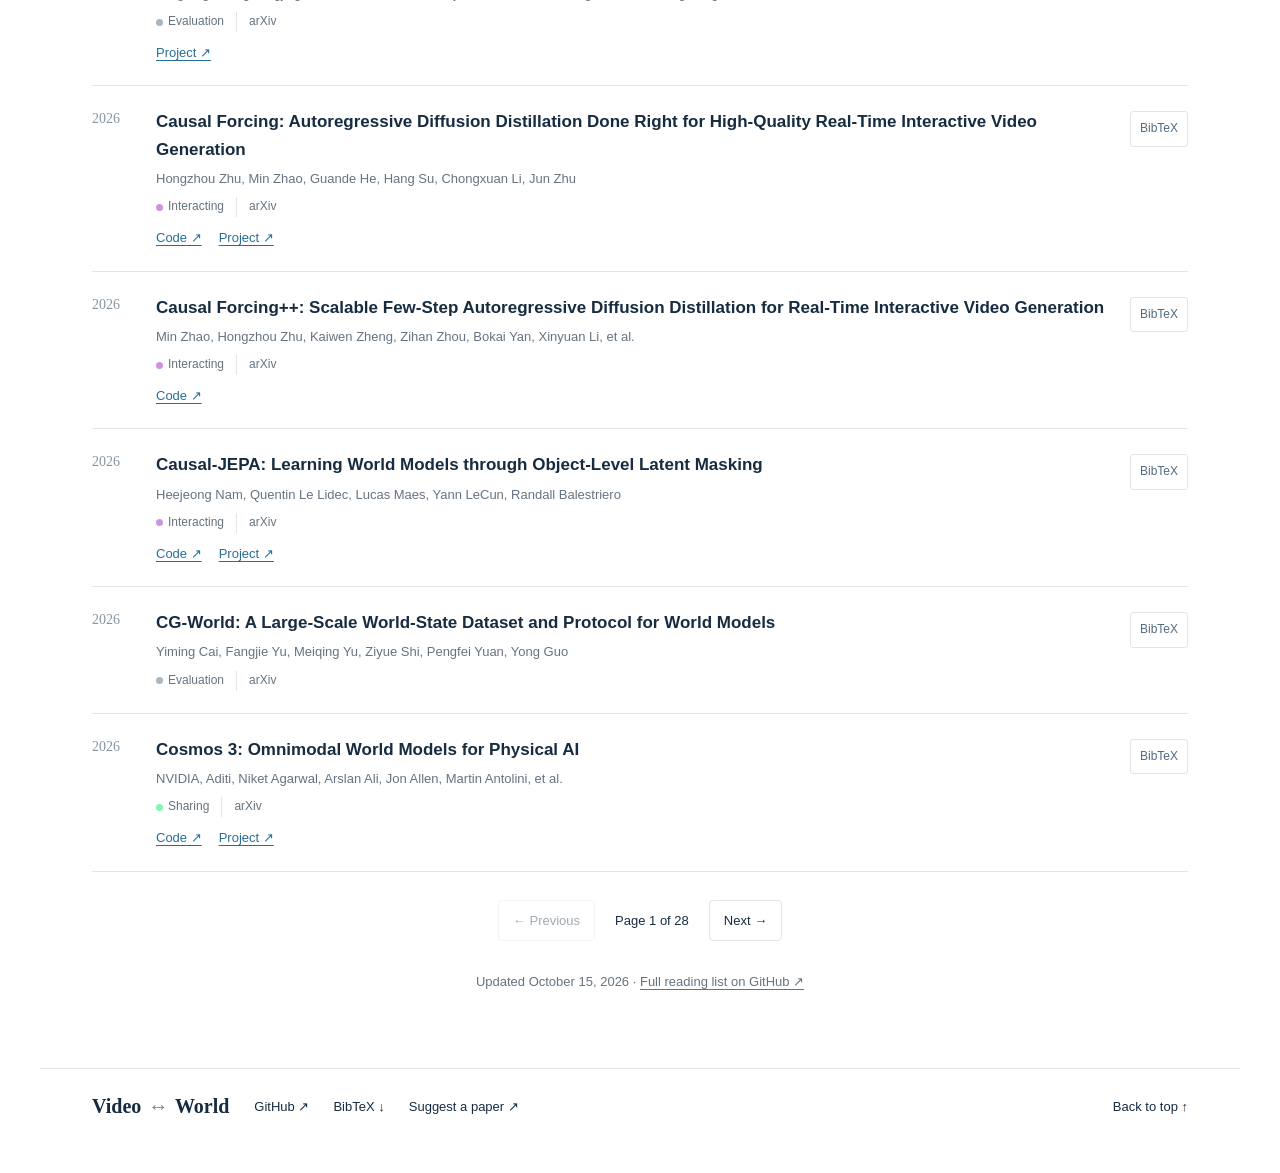
==== commit 35025285: "Remove authoring and export clutter from the public timeline" ====
--- a/index.html
+++ b/index.html
@@ -14,7 +14,7 @@
   <link rel="canonical" href="https://vid-gen.github.io/video-world-model-survey/">
   <link rel="icon" type="image/svg+xml" href="assets/icons/reading.svg">
   <link rel="stylesheet" href="assets/styles.css?v=20261016">
-  <link rel="stylesheet" href="assets/interactive.css?v=20261016b">
+  <link rel="stylesheet" href="assets/interactive.css?v=20261016-clean">
   <script src="assets/app.js" defer></script>
   <script src="assets/world-observer.js?v=20261016" defer></script>
 </head>
@@ -116,10 +116,10 @@
         <p>Selected milestones in video understanding, generation, shared representations and workflows, and world prediction and control.</p>
       </header>
       <div class="timeline-reader">
-        <iframe src="assets/timeline/index.html?v=20261016d" title="Interactive research timeline: Reading, Writing, Sharing, and Interacting, 2017–2026" loading="lazy" allow="fullscreen" allowfullscreen></iframe>
+        <iframe src="assets/timeline/index.html?v=20261016-clean2" title="Interactive research timeline: Reading, Writing, Sharing, and Interacting, 2017–2026" loading="lazy"></iframe>
       </div>
       <img class="timeline-print" src="assets/figures/timeline.webp" width="2600" height="3680" loading="lazy" alt="The original paper timeline, 2017–2026.">
-      <div class="timeline-links"><span>Original vector artwork · Click a work to read its paper</span><a href="assets/timeline/" target="_blank" rel="noopener">Open the full timeline ↗</a><a href="assets/figures/timeline.webp" data-figure data-title="The original paper timeline">Paper figure ↗</a></div>
+      <div class="timeline-links"><a href="assets/timeline/" target="_blank" rel="noopener">Open timeline ↗</a></div>
     </section>
 
     <div id="operations" class="operations-intro"><p>Four operations on the video–world relationship</p></div>
--- a/assets/interactive.css
+++ b/assets/interactive.css
@@ -58,7 +58,6 @@
 .timeline-reader iframe { display: block; width: 100%; height: min(940px, calc(100svh - 110px)); min-height: 500px; border: 0; }
 .timeline-print { display: none; }
 .timeline-links { display: flex; justify-content: flex-end; flex-wrap: wrap; gap: 8px 20px; margin-top: 14px; font-size: 12px; color: #607686; }
-.timeline-links > span { margin-right: auto; }
 .timeline-links a { white-space: nowrap; }
 @media (max-width: 850px) {
   .observer-stages { grid-template-columns: minmax(0, 1.2fr) 36px minmax(0, 1fr); }
@@ -84,7 +83,6 @@
   .observer-controls .observer-reverse { margin-left: auto; }
   .observer-message { font-size: 11px; }
   .timeline-links { justify-content: flex-start; font-size: 11px; }
-  .timeline-links > span { flex-basis: 100%; }
 }
 @media (prefers-reduced-motion: reduce) {
   .observer-world [data-camera] { transition: none; }
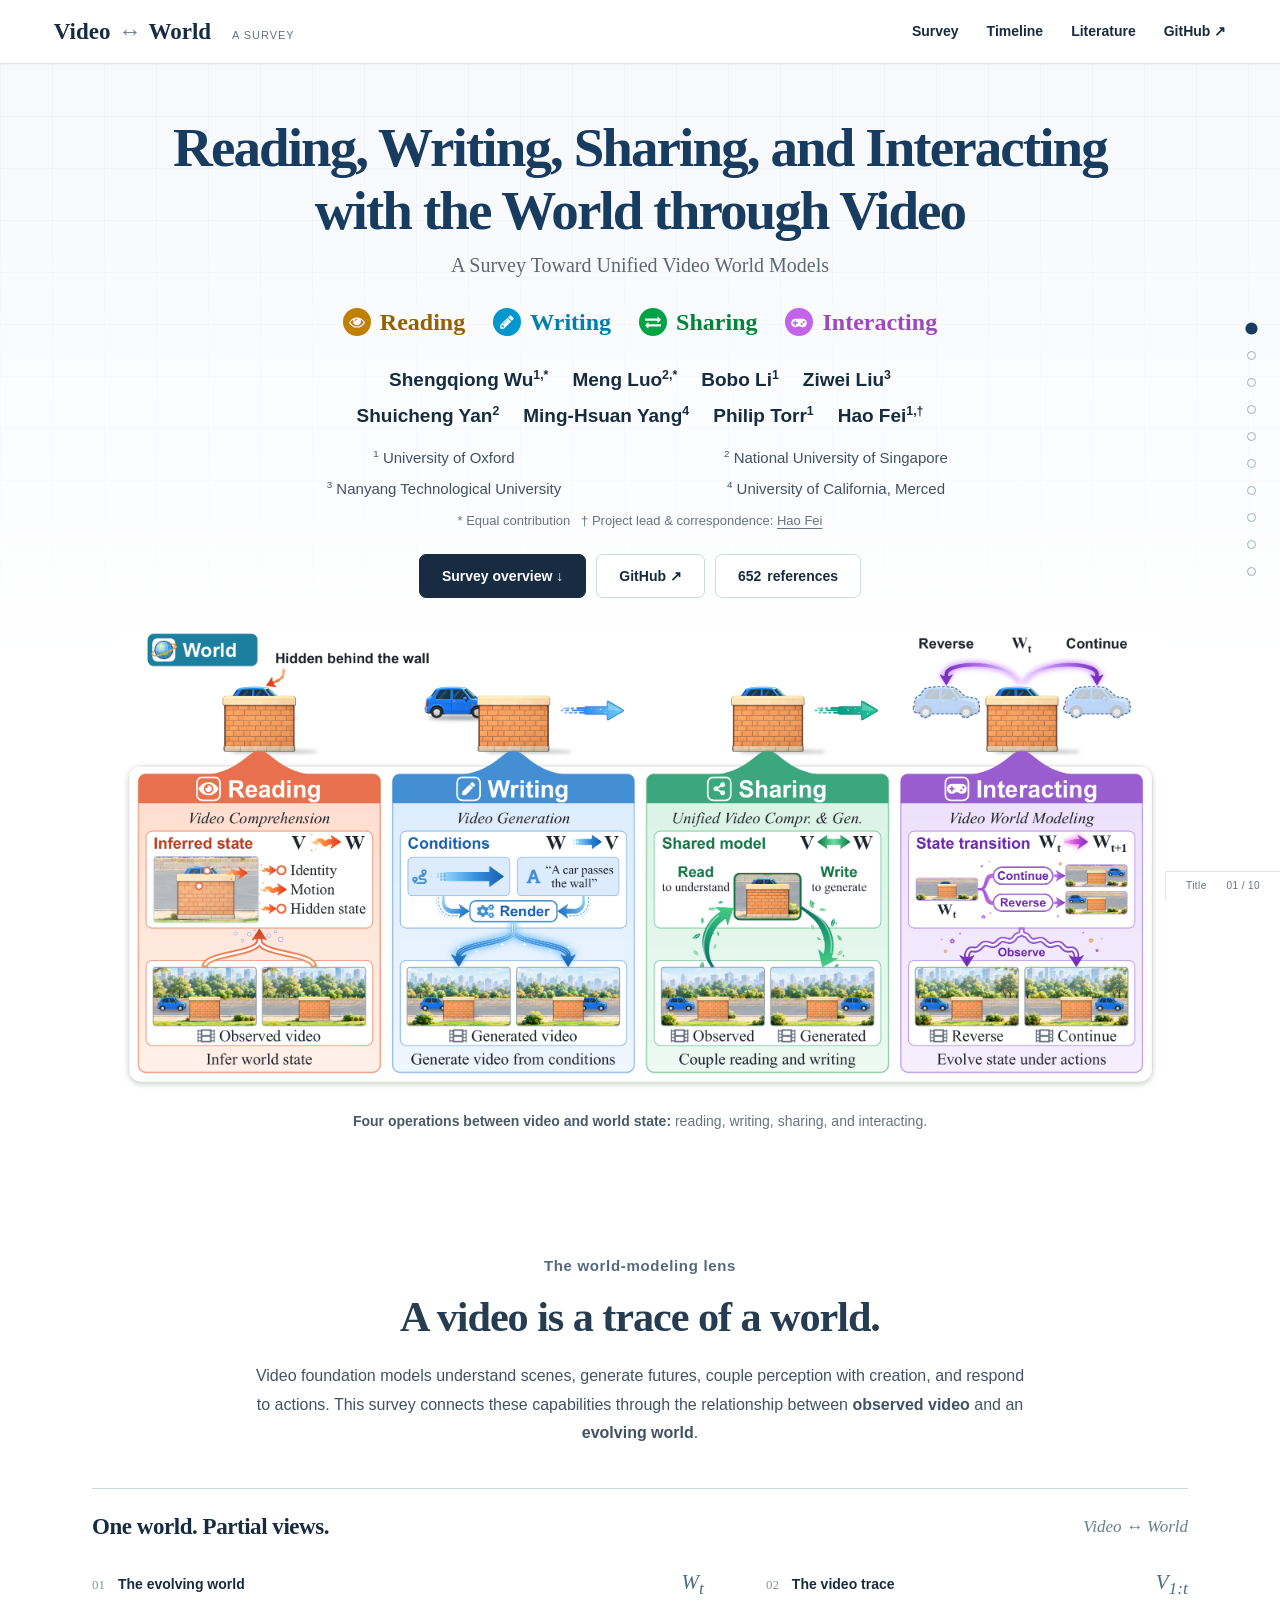
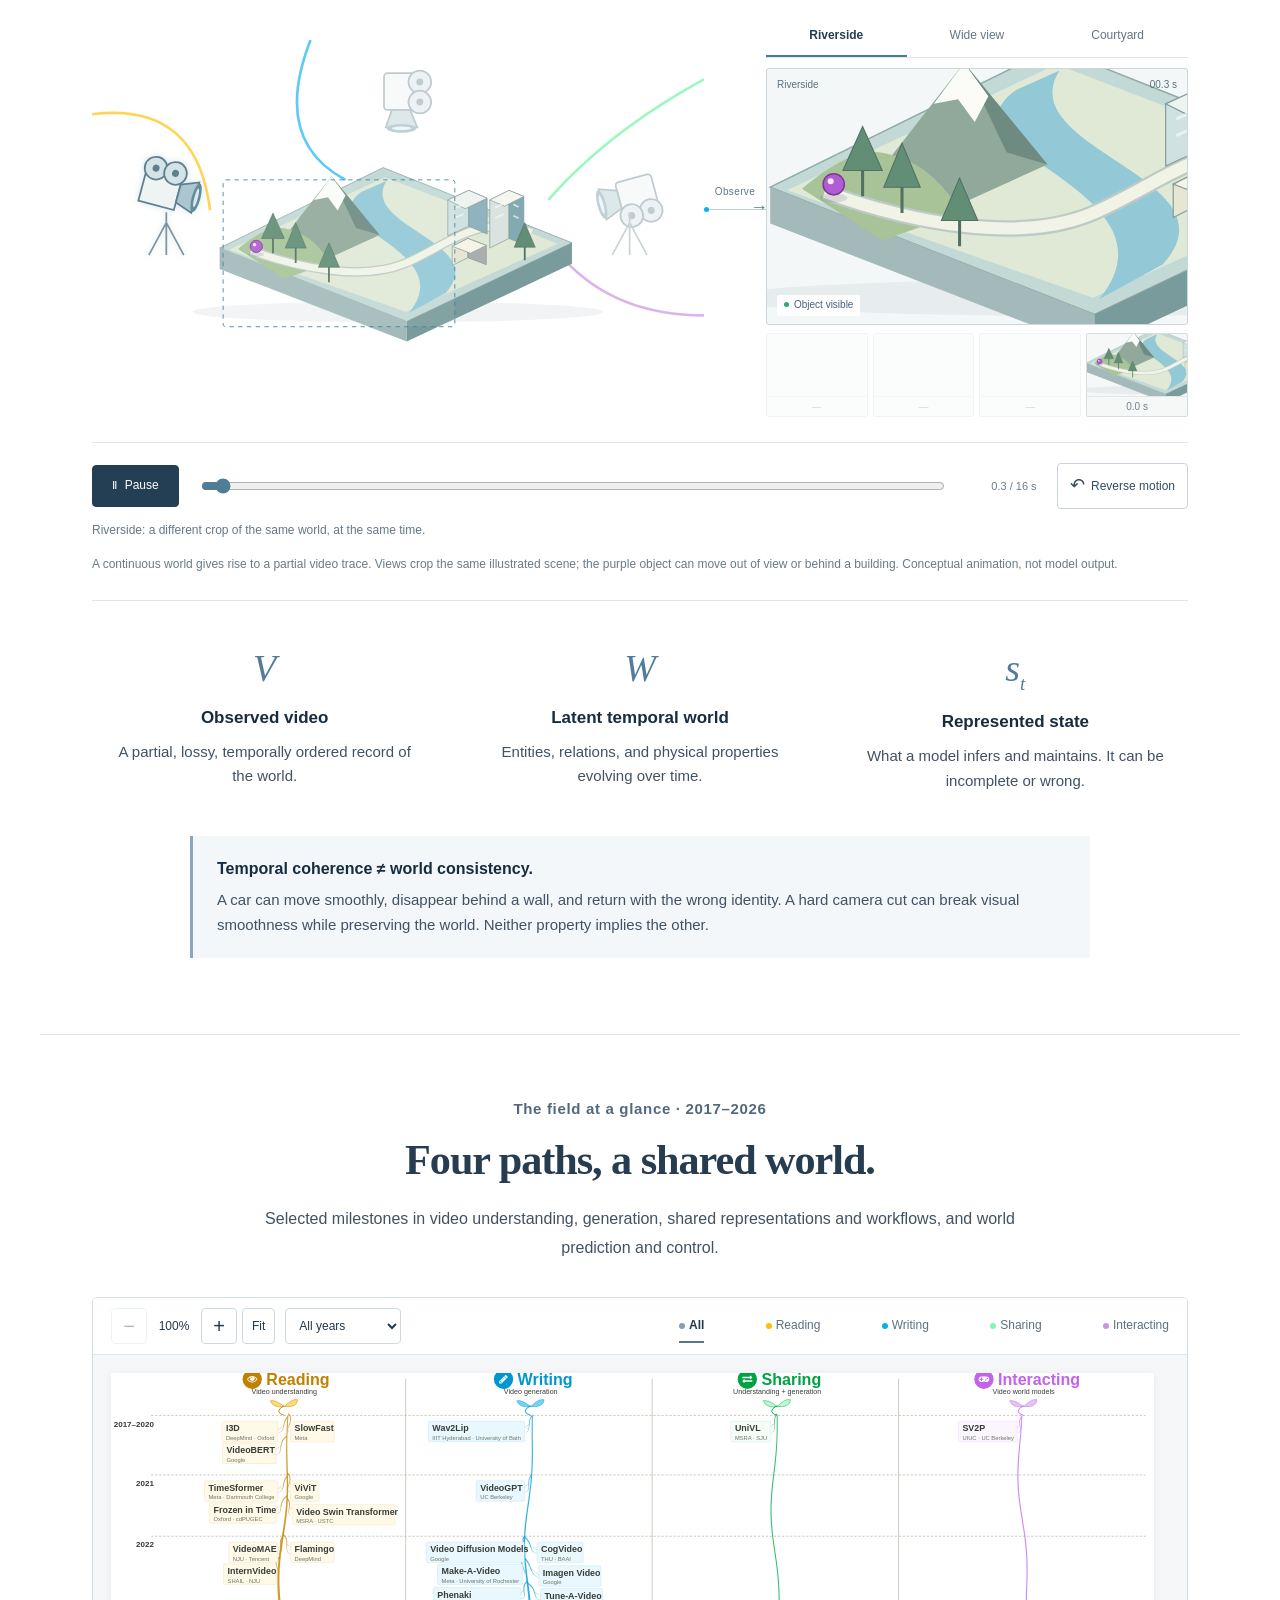
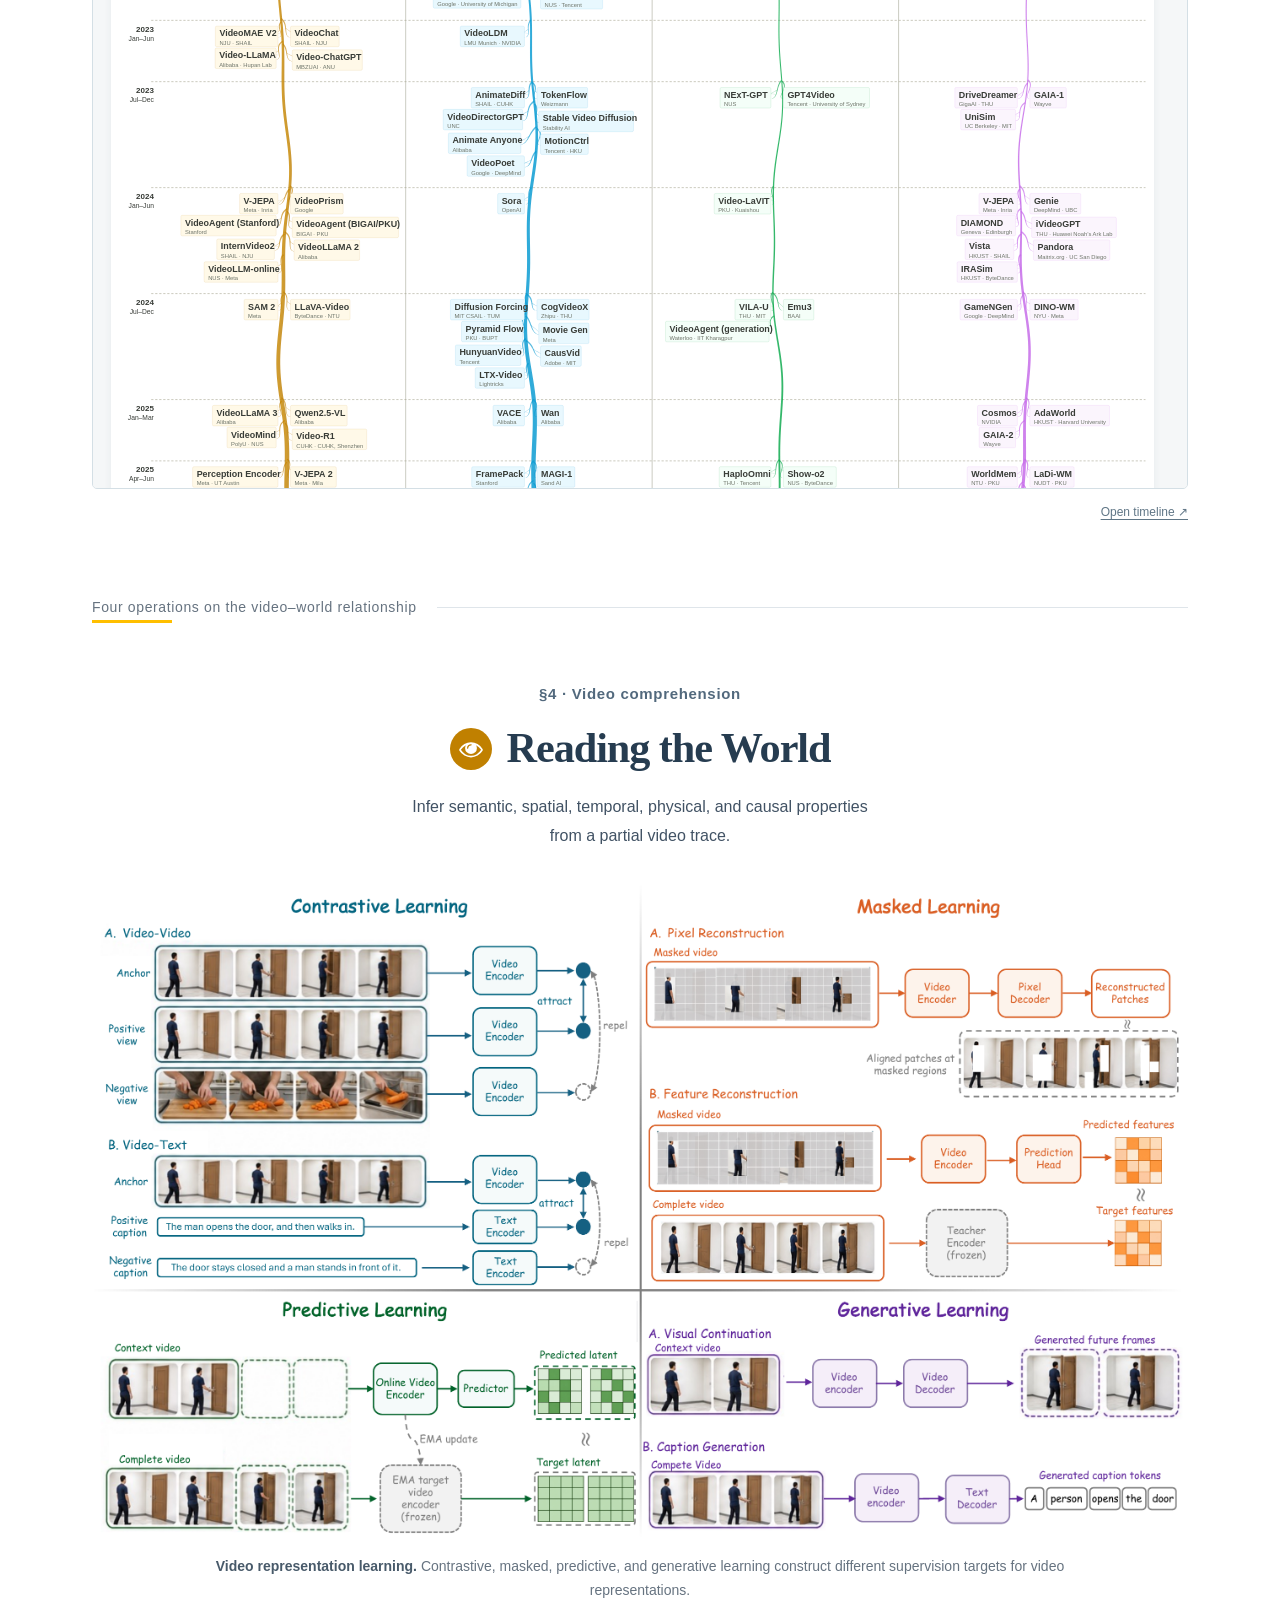
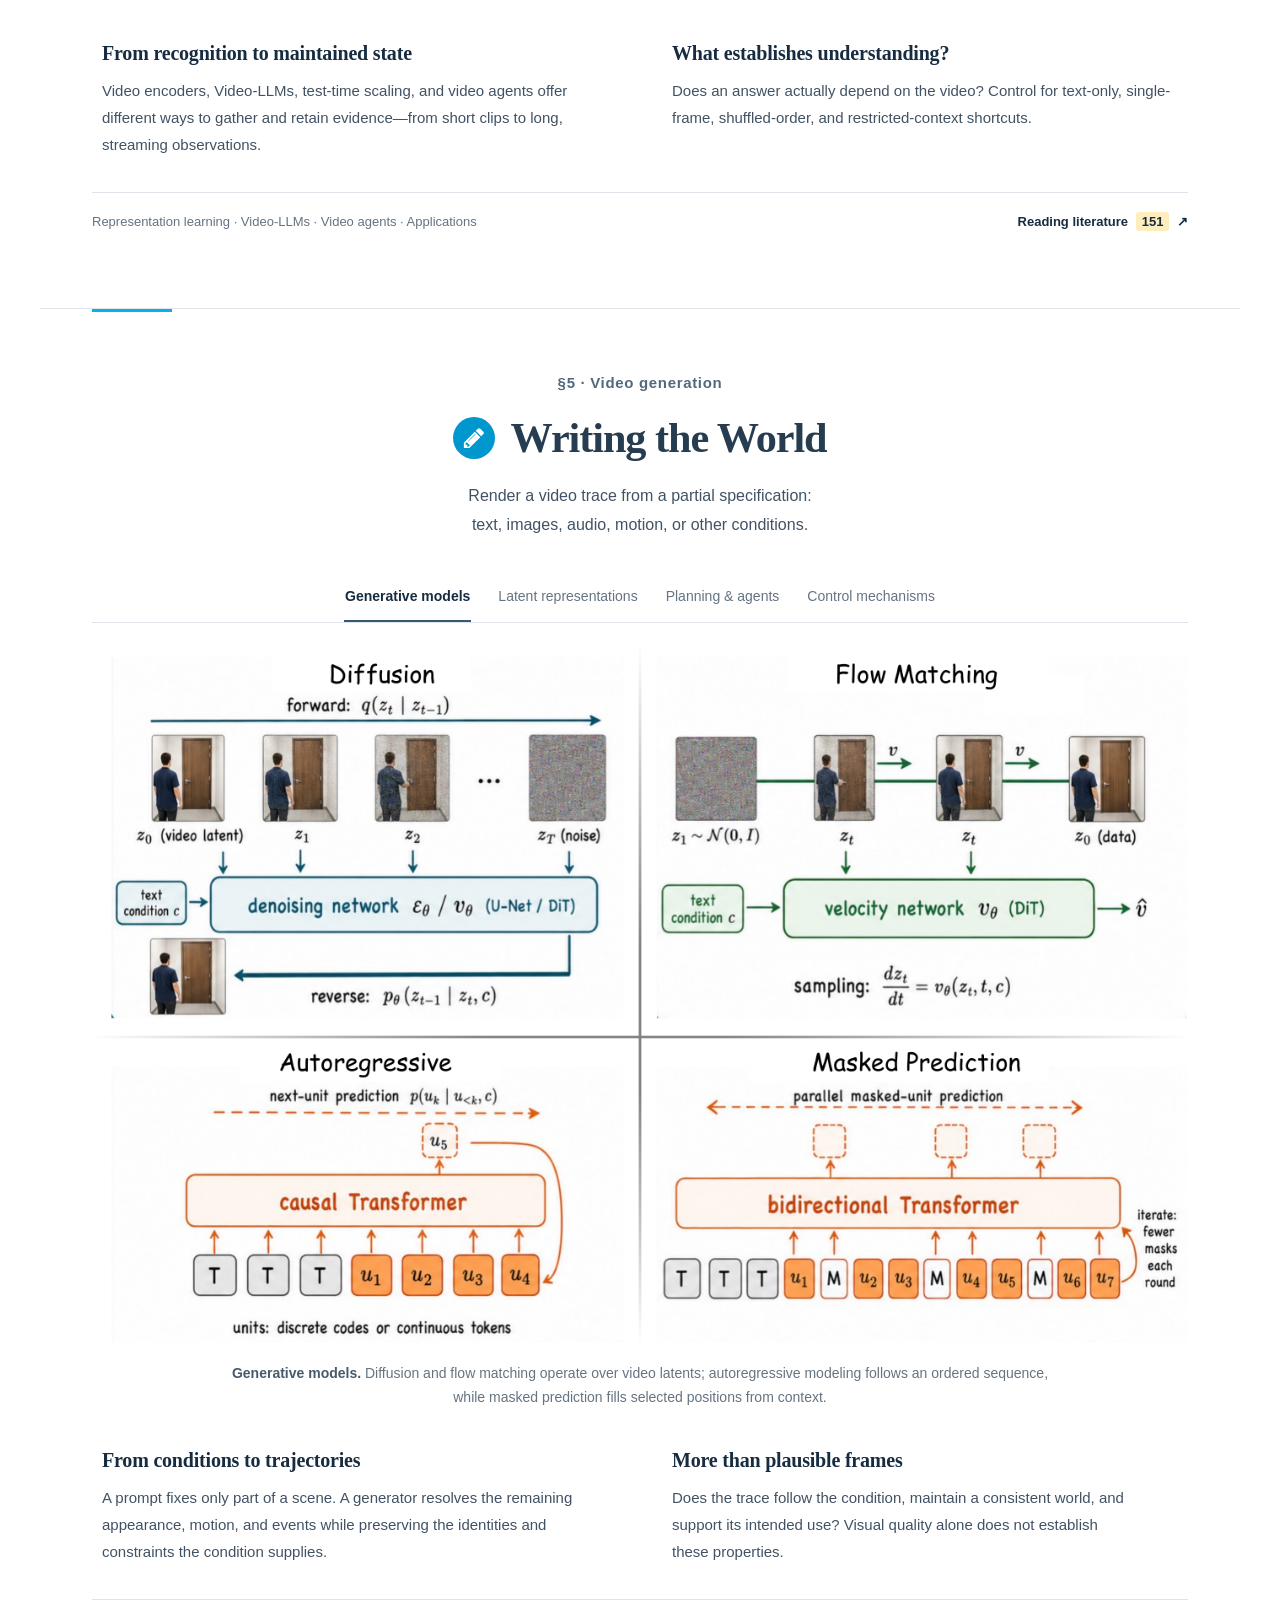
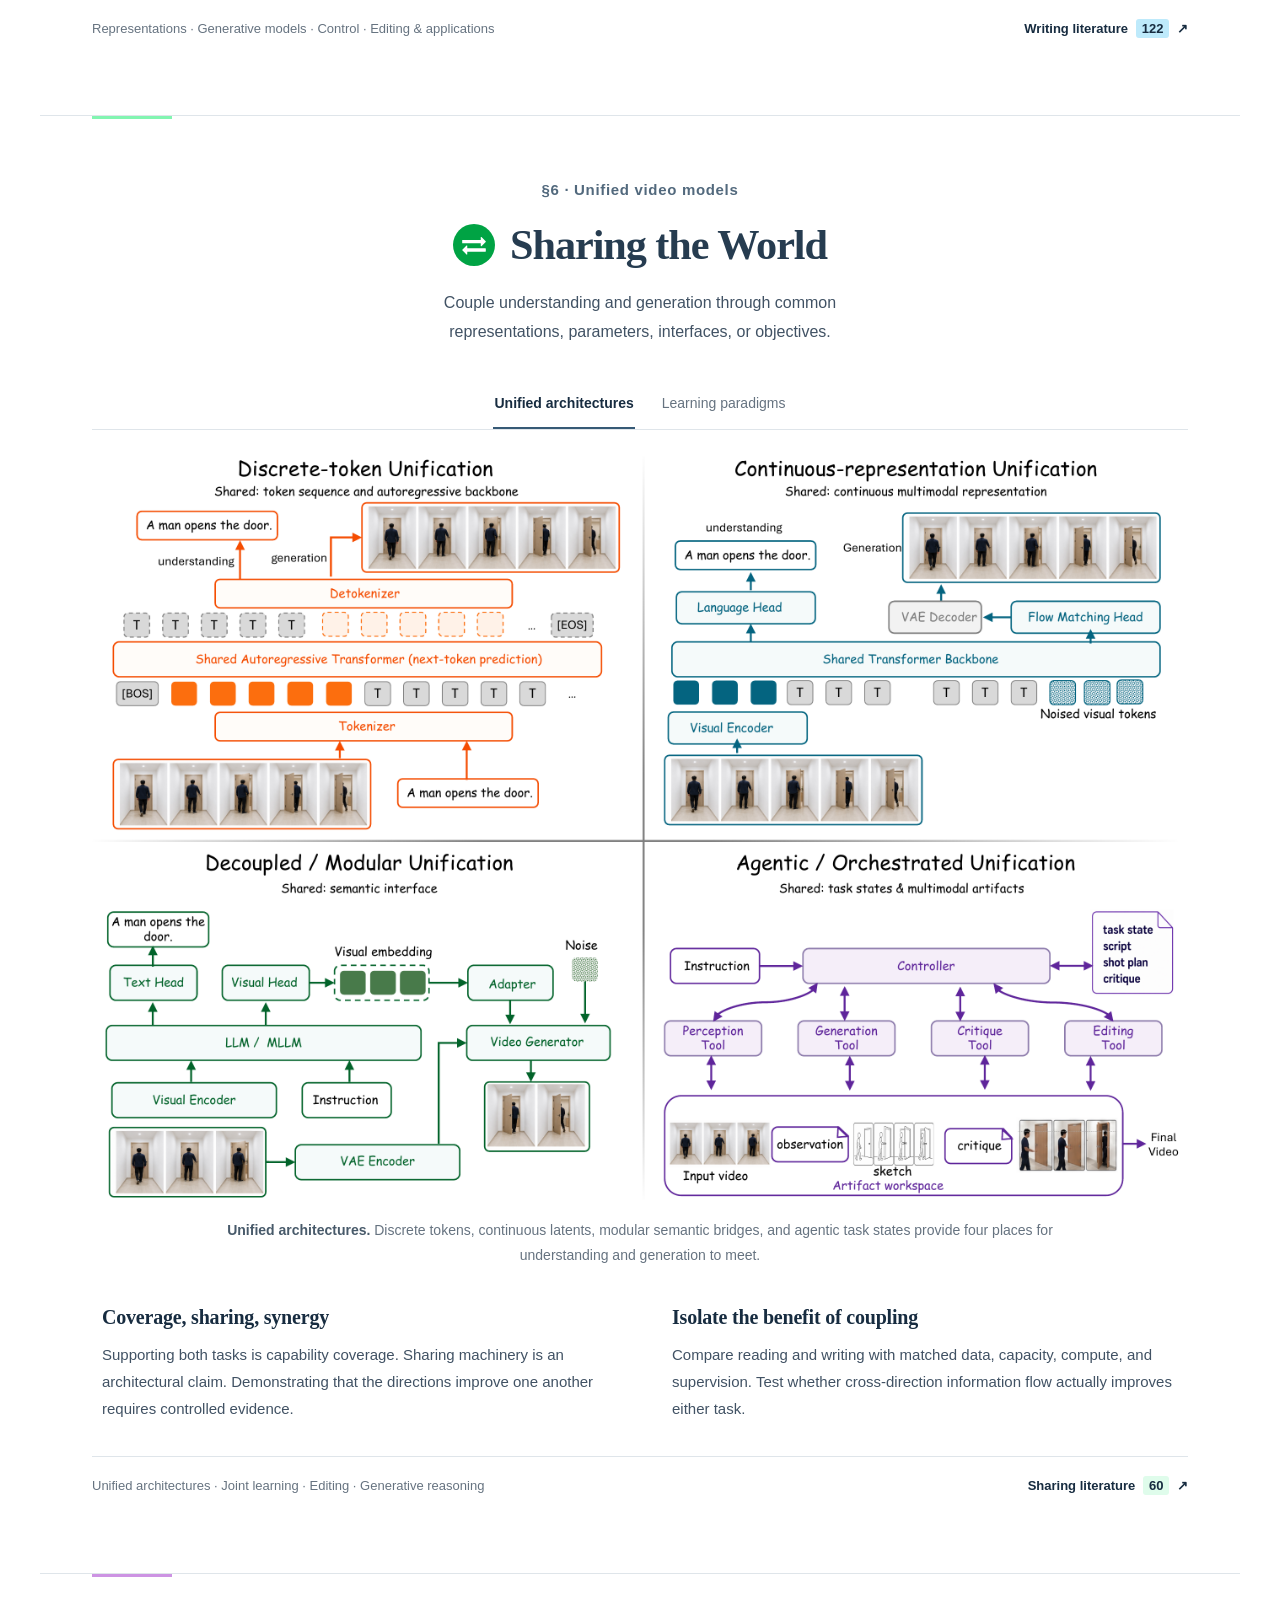
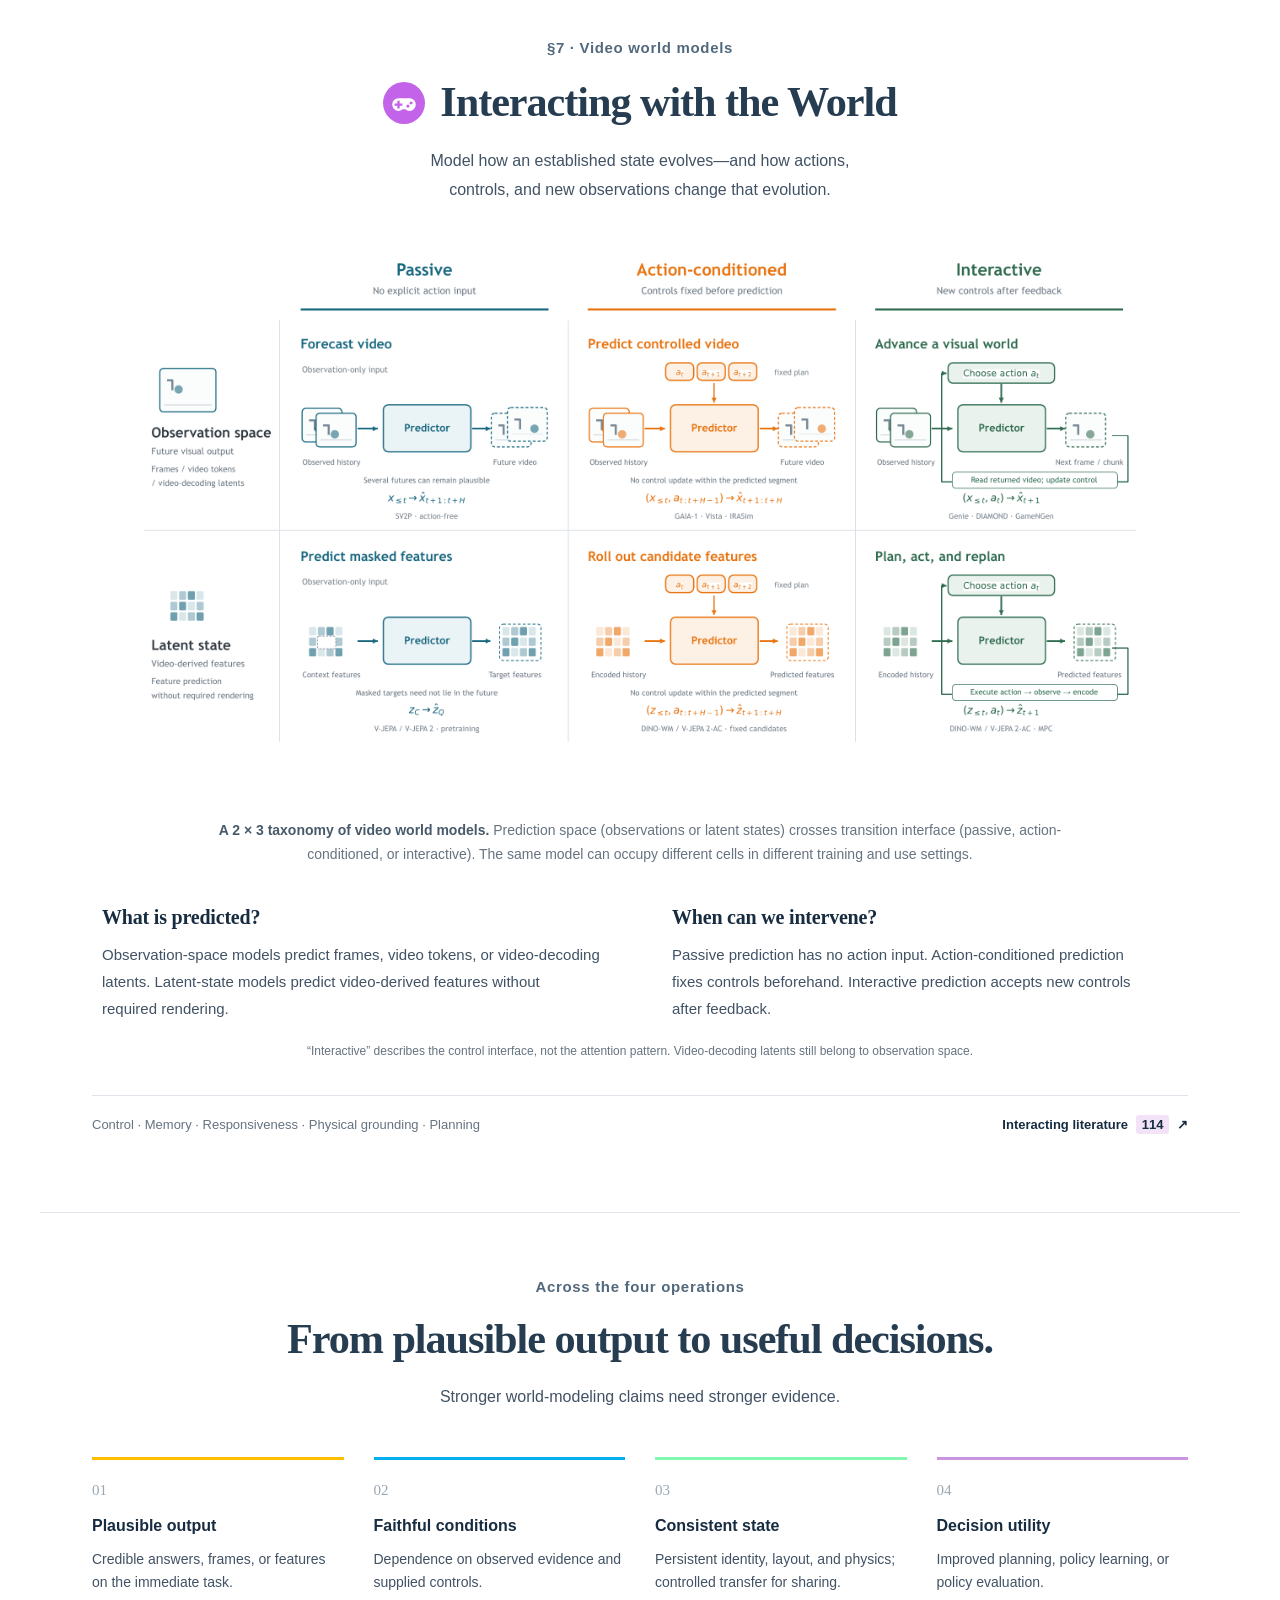
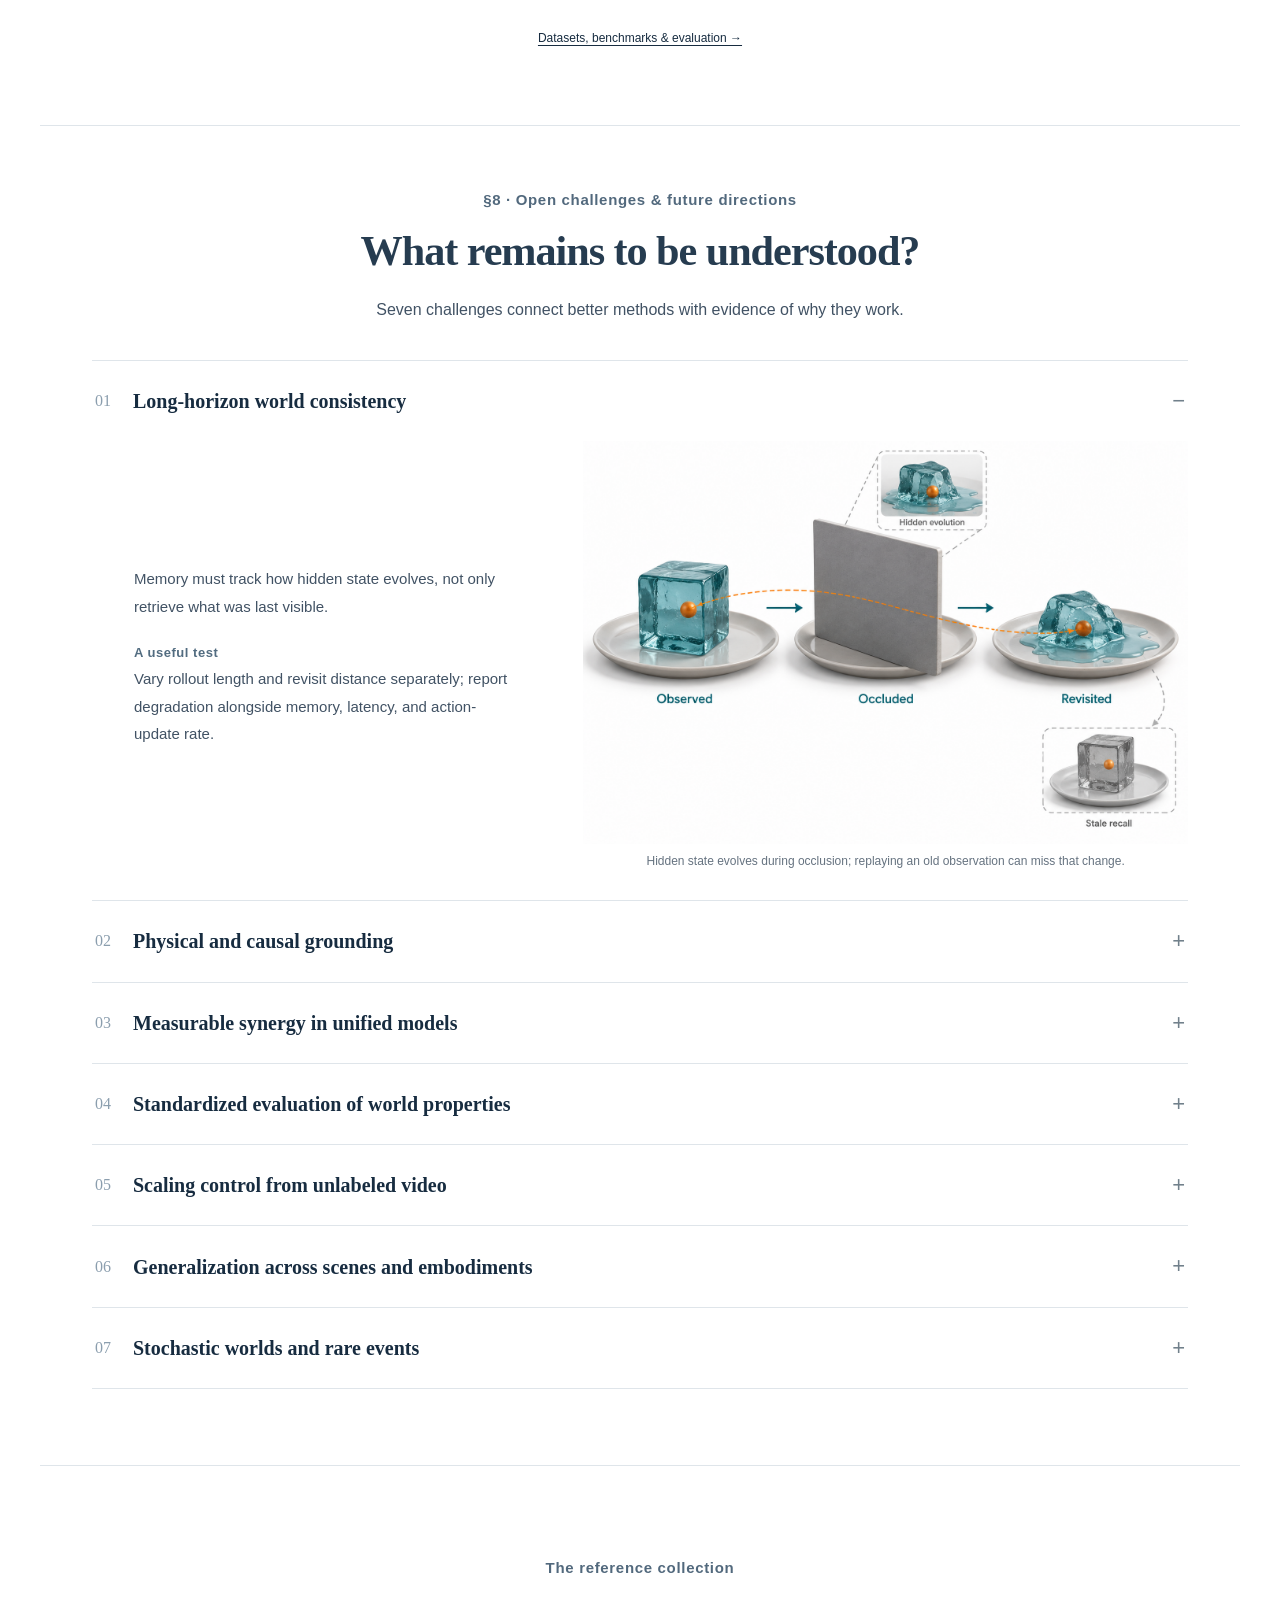
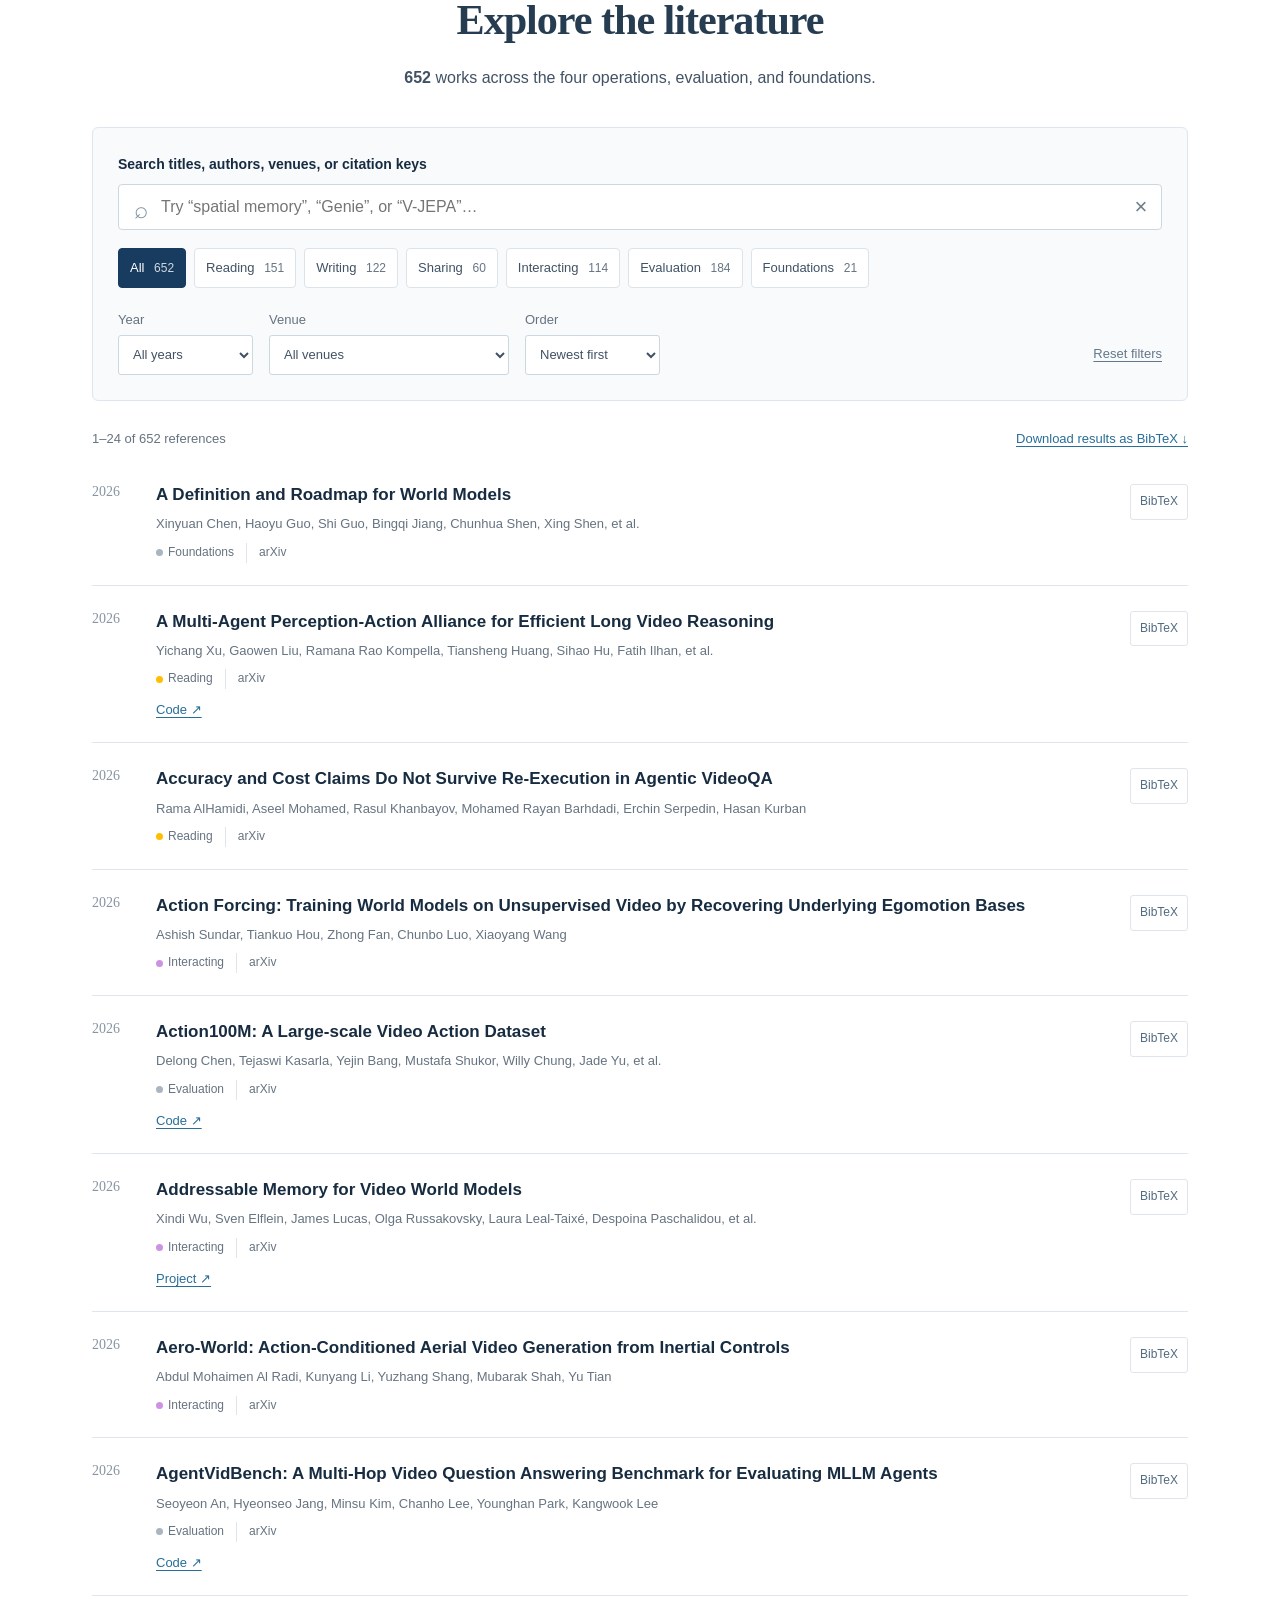
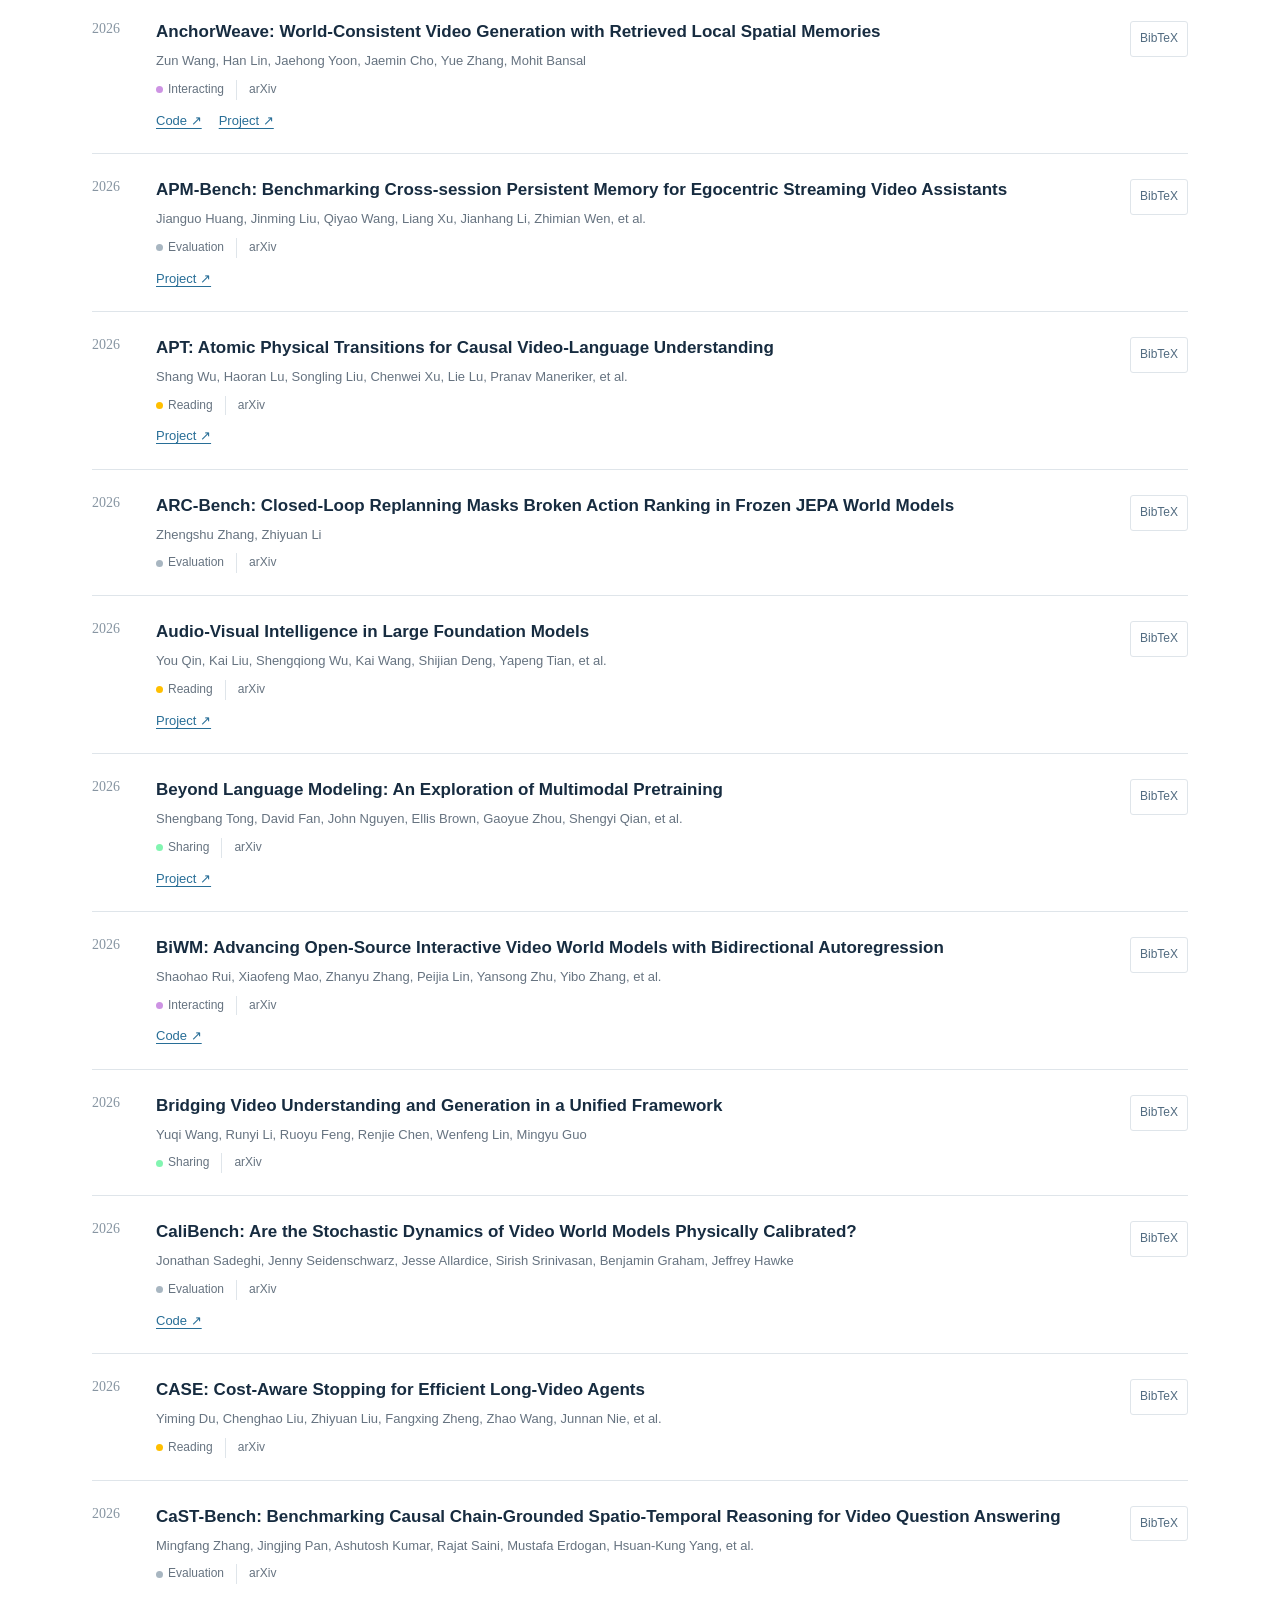
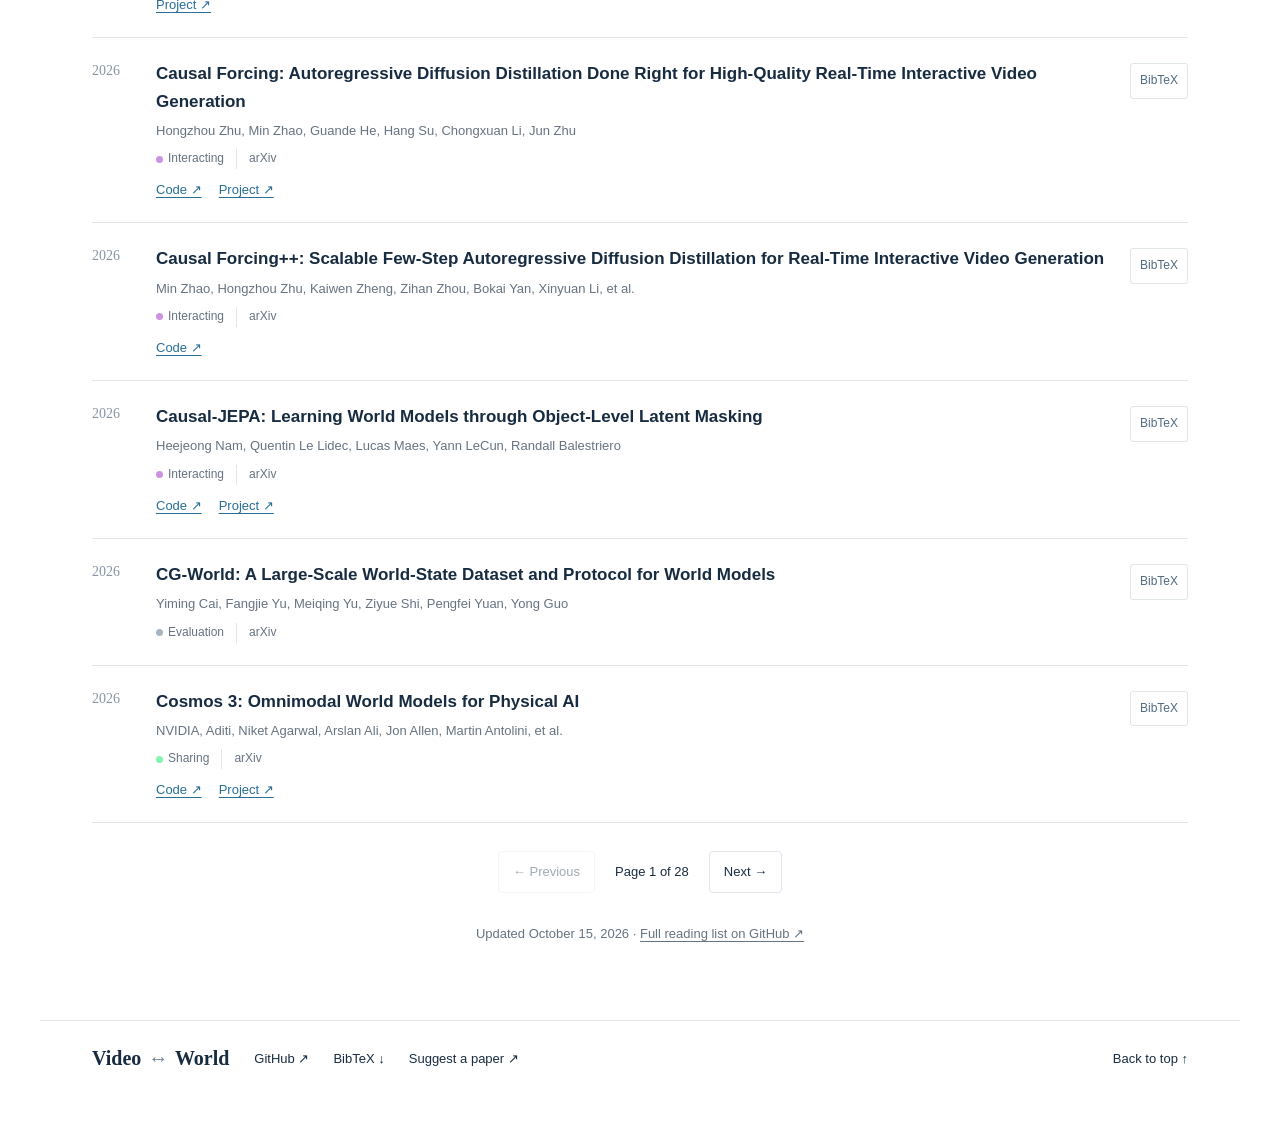
==== commit b53b6648: "Sync latest v7 overview and remove timeline editorial annotations" ====
--- a/index.html
+++ b/index.html
@@ -10,7 +10,7 @@
   <meta property="og:description" content="A Survey Toward Unified Video World Models. Explore the four operations, original survey figures, and 652 references.">
   <meta property="og:type" content="website">
   <meta property="og:url" content="https://vid-gen.github.io/video-world-model-survey/">
-  <meta property="og:image" content="https://vid-gen.github.io/video-world-model-survey/assets/survey-overview.png?v=v34b">
+  <meta property="og:image" content="https://vid-gen.github.io/video-world-model-survey/assets/survey-overview.png?v=cover-v8">
   <link rel="canonical" href="https://vid-gen.github.io/video-world-model-survey/">
   <link rel="icon" type="image/svg+xml" href="assets/icons/reading.svg">
   <link rel="stylesheet" href="assets/styles.css?v=20261016">
@@ -59,8 +59,8 @@
         </div>
         <div class="cover-actions"><a class="button primary" href="#lens">Survey overview ↓</a><a class="button" href="https://github.com/vid-gen/awesome-video-world-model">GitHub ↗</a><a class="button" href="#library"><span data-total>652</span> references</a></div>
         <figure class="paper-figure cover-figure">
-        <a class="figure-link" href="assets/figures/overview.webp?v=v34b" data-figure data-title="Toward unified video world models" aria-label="Enlarge: Toward unified video world models"><img src="assets/figures/overview.webp?v=v34b" width="2600" height="1218" fetchpriority="high" decoding="async" alt="Reading infers world state from video, writing generates video from conditions, sharing couples reading and writing, and interacting evolves state under actions with repeated video feedback."><span class="enlarge" aria-hidden="true">↗ Enlarge figure</span></a>
-        <figcaption><strong>Toward unified video world models.</strong> Reading infers world state from video; writing generates video from conditions; sharing couples both directions; interacting advances state under actions with repeated video feedback.</figcaption>
+        <a class="figure-link" href="assets/figures/overview.webp?v=cover-v8" data-figure data-title="Four operations between video and world state" aria-label="Enlarge: Four operations between video and world state"><img src="assets/figures/overview.webp?v=cover-v8" width="2600" height="1159" fetchpriority="high" decoding="async" alt="Reading infers world state from video, writing generates video from conditions, sharing couples reading and writing, and interacting evolves state under actions with repeated video feedback."><span class="enlarge" aria-hidden="true">↗ Enlarge figure</span></a>
+        <figcaption><strong>Four operations between video and world state:</strong> reading, writing, sharing, and interacting.</figcaption>
       </figure>
       </div>
     </section>
@@ -116,7 +116,7 @@
         <p>Selected milestones in video understanding, generation, shared representations and workflows, and world prediction and control.</p>
       </header>
       <div class="timeline-reader">
-        <iframe src="assets/timeline/index.html?v=20261016-clean2" title="Interactive research timeline: Reading, Writing, Sharing, and Interacting, 2017–2026" loading="lazy"></iframe>
+        <iframe src="assets/timeline/index.html?v=20261017-v7" title="Interactive research timeline: Reading, Writing, Sharing, and Interacting, 2017–2026" loading="lazy"></iframe>
       </div>
       <img class="timeline-print" src="assets/figures/timeline.webp" width="2600" height="3680" loading="lazy" alt="The original paper timeline, 2017–2026.">
       <div class="timeline-links"><a href="assets/timeline/" target="_blank" rel="noopener">Open timeline ↗</a></div>
